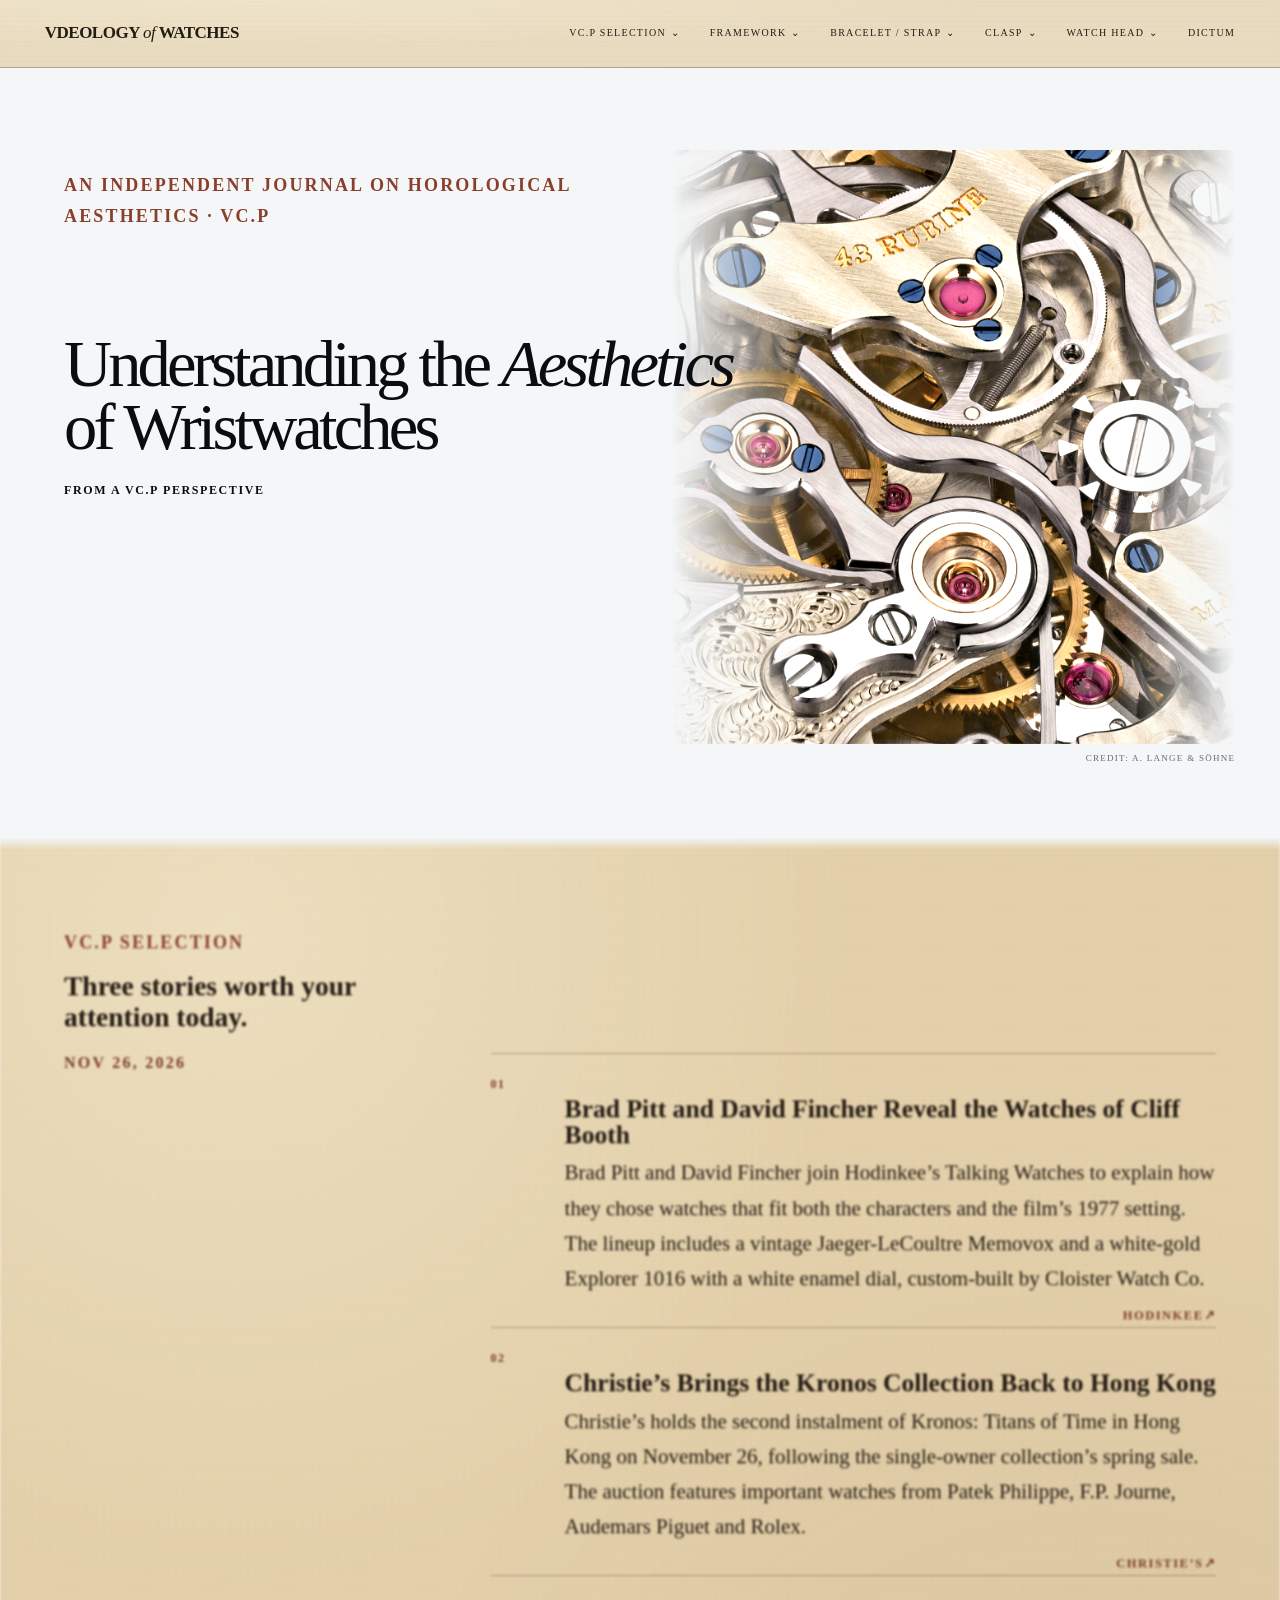
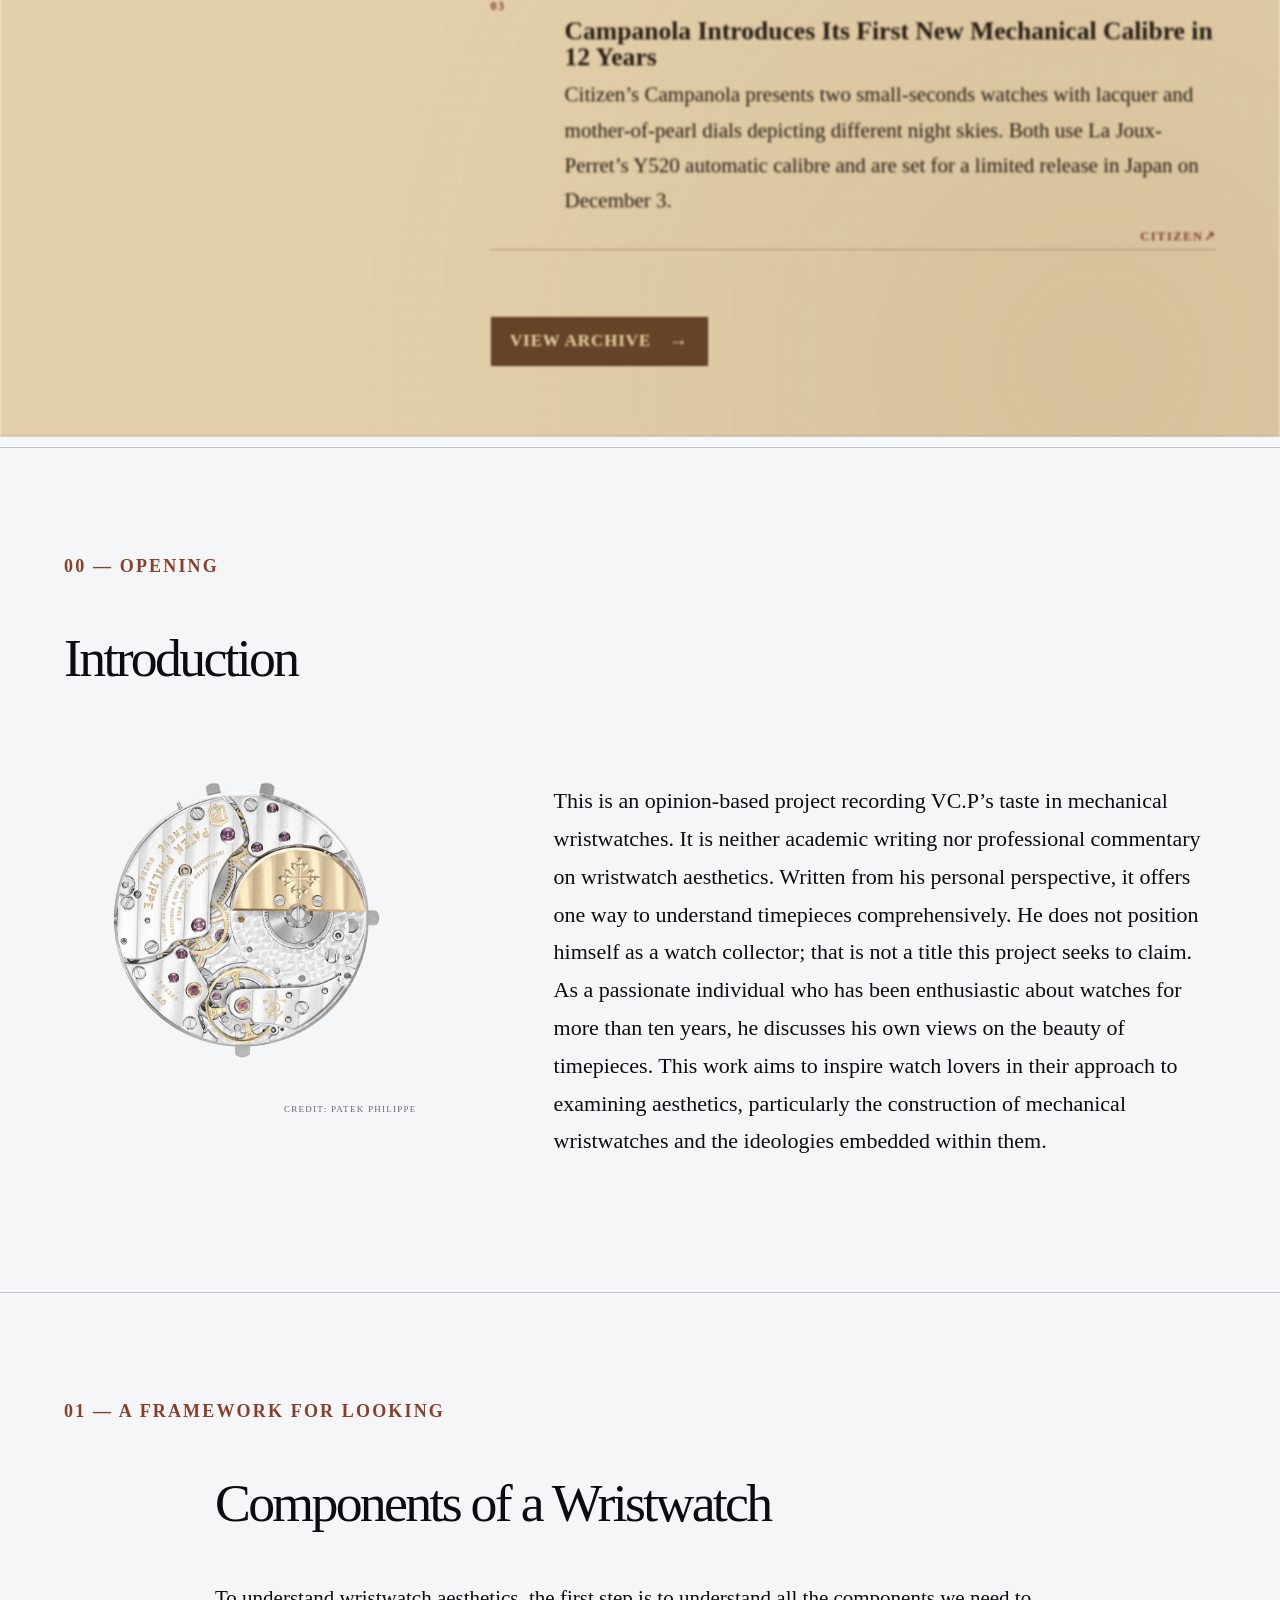
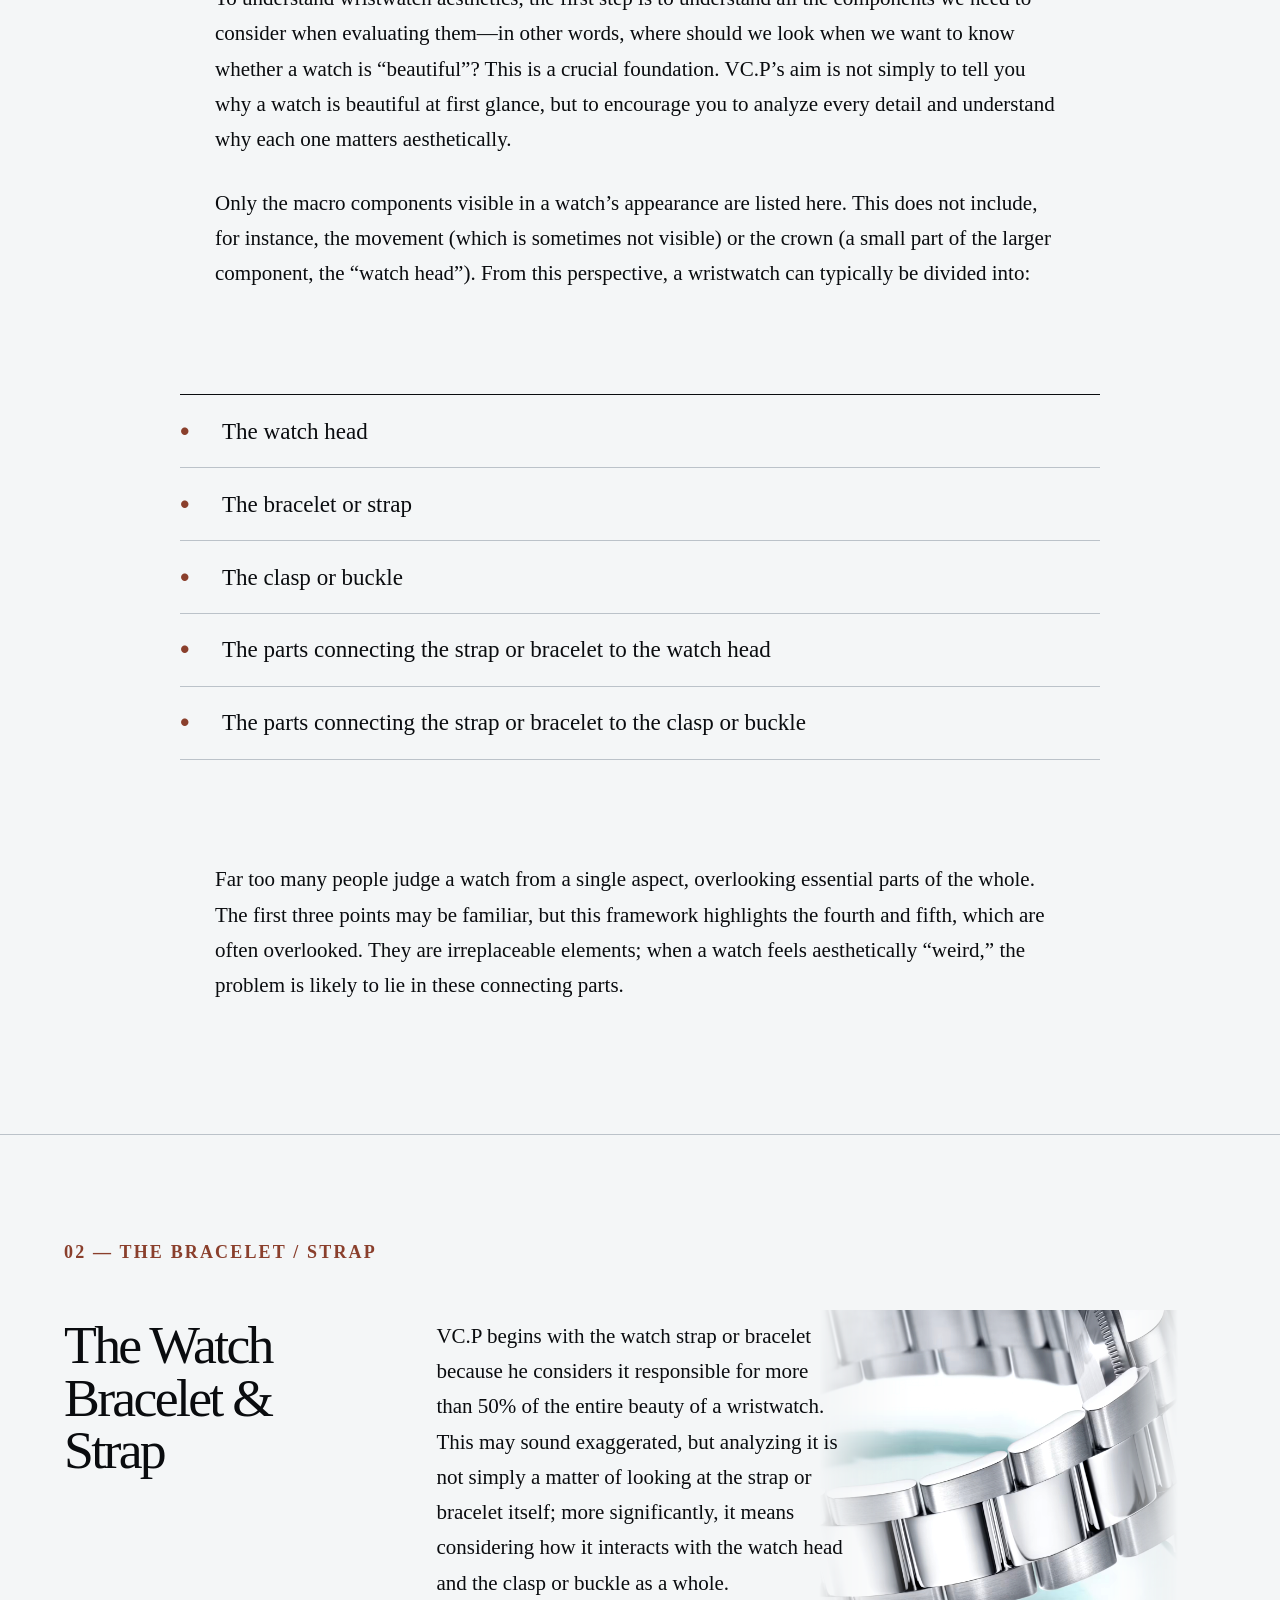
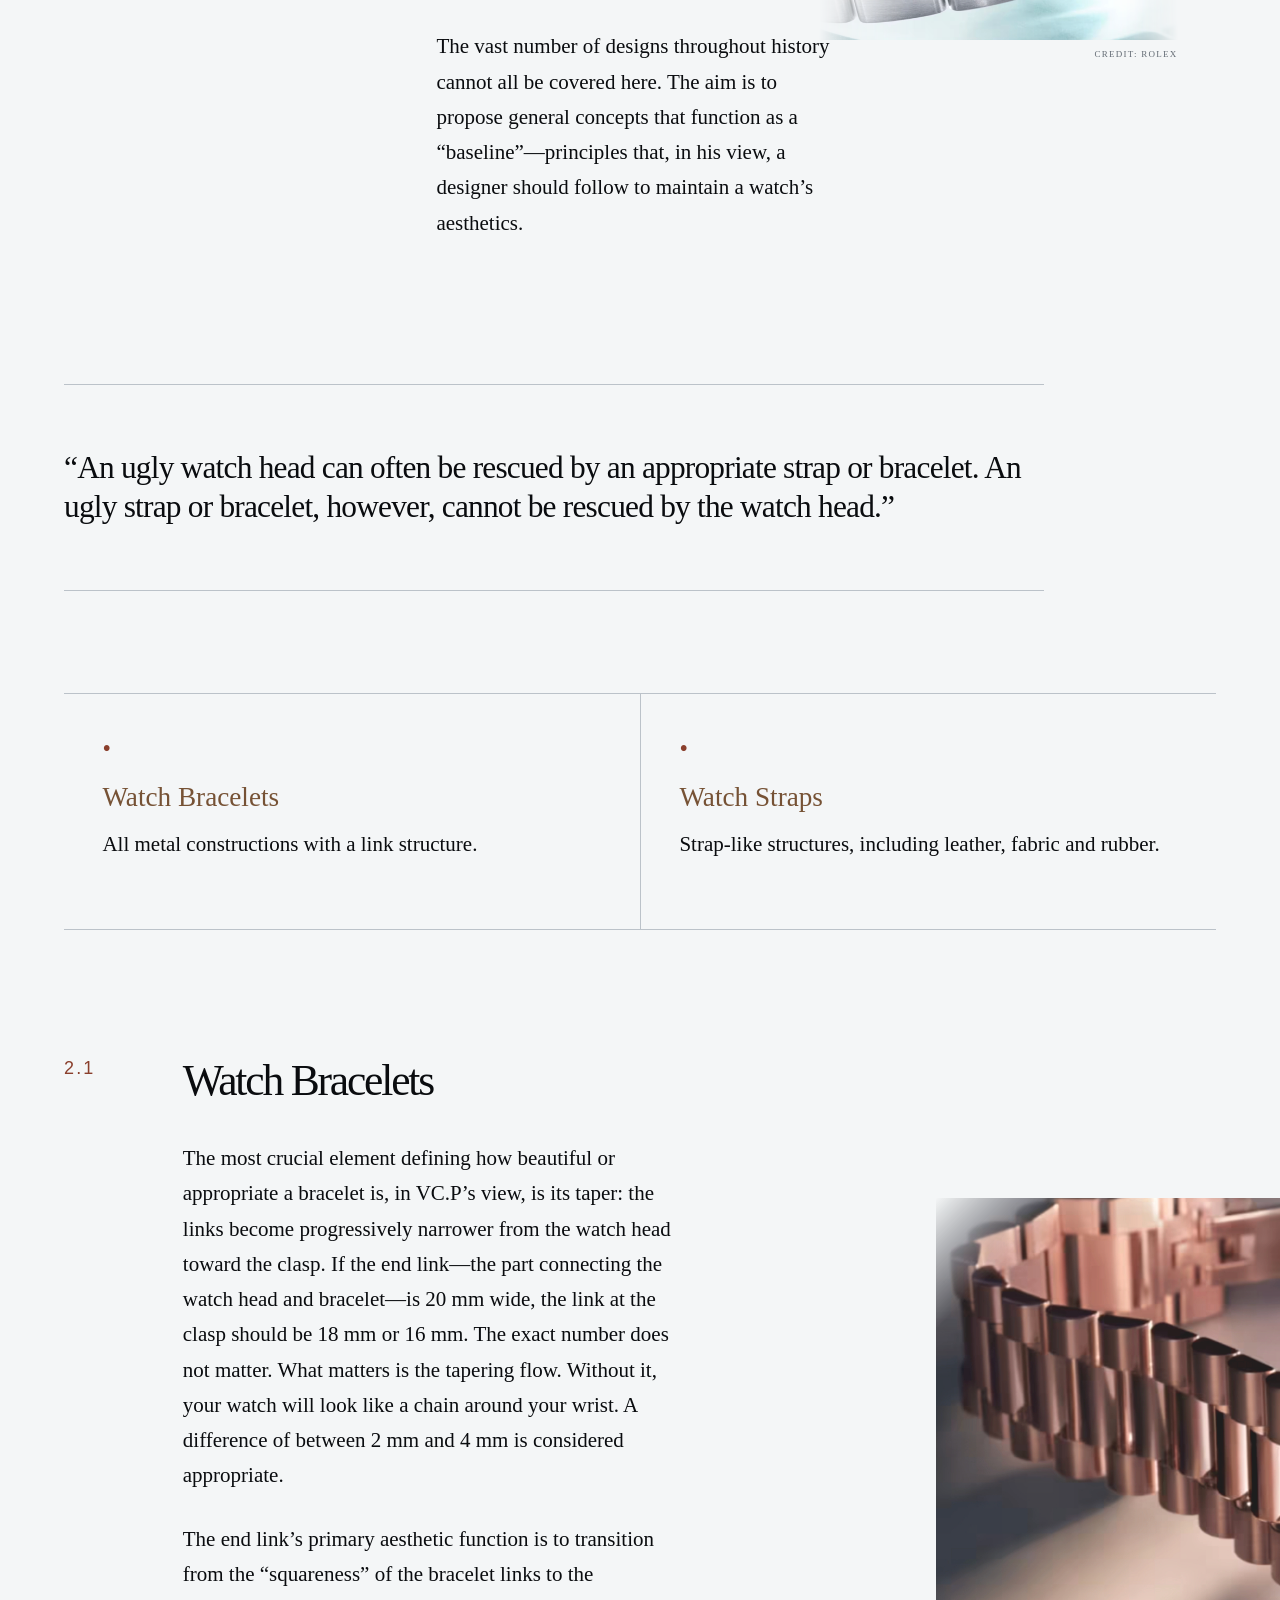
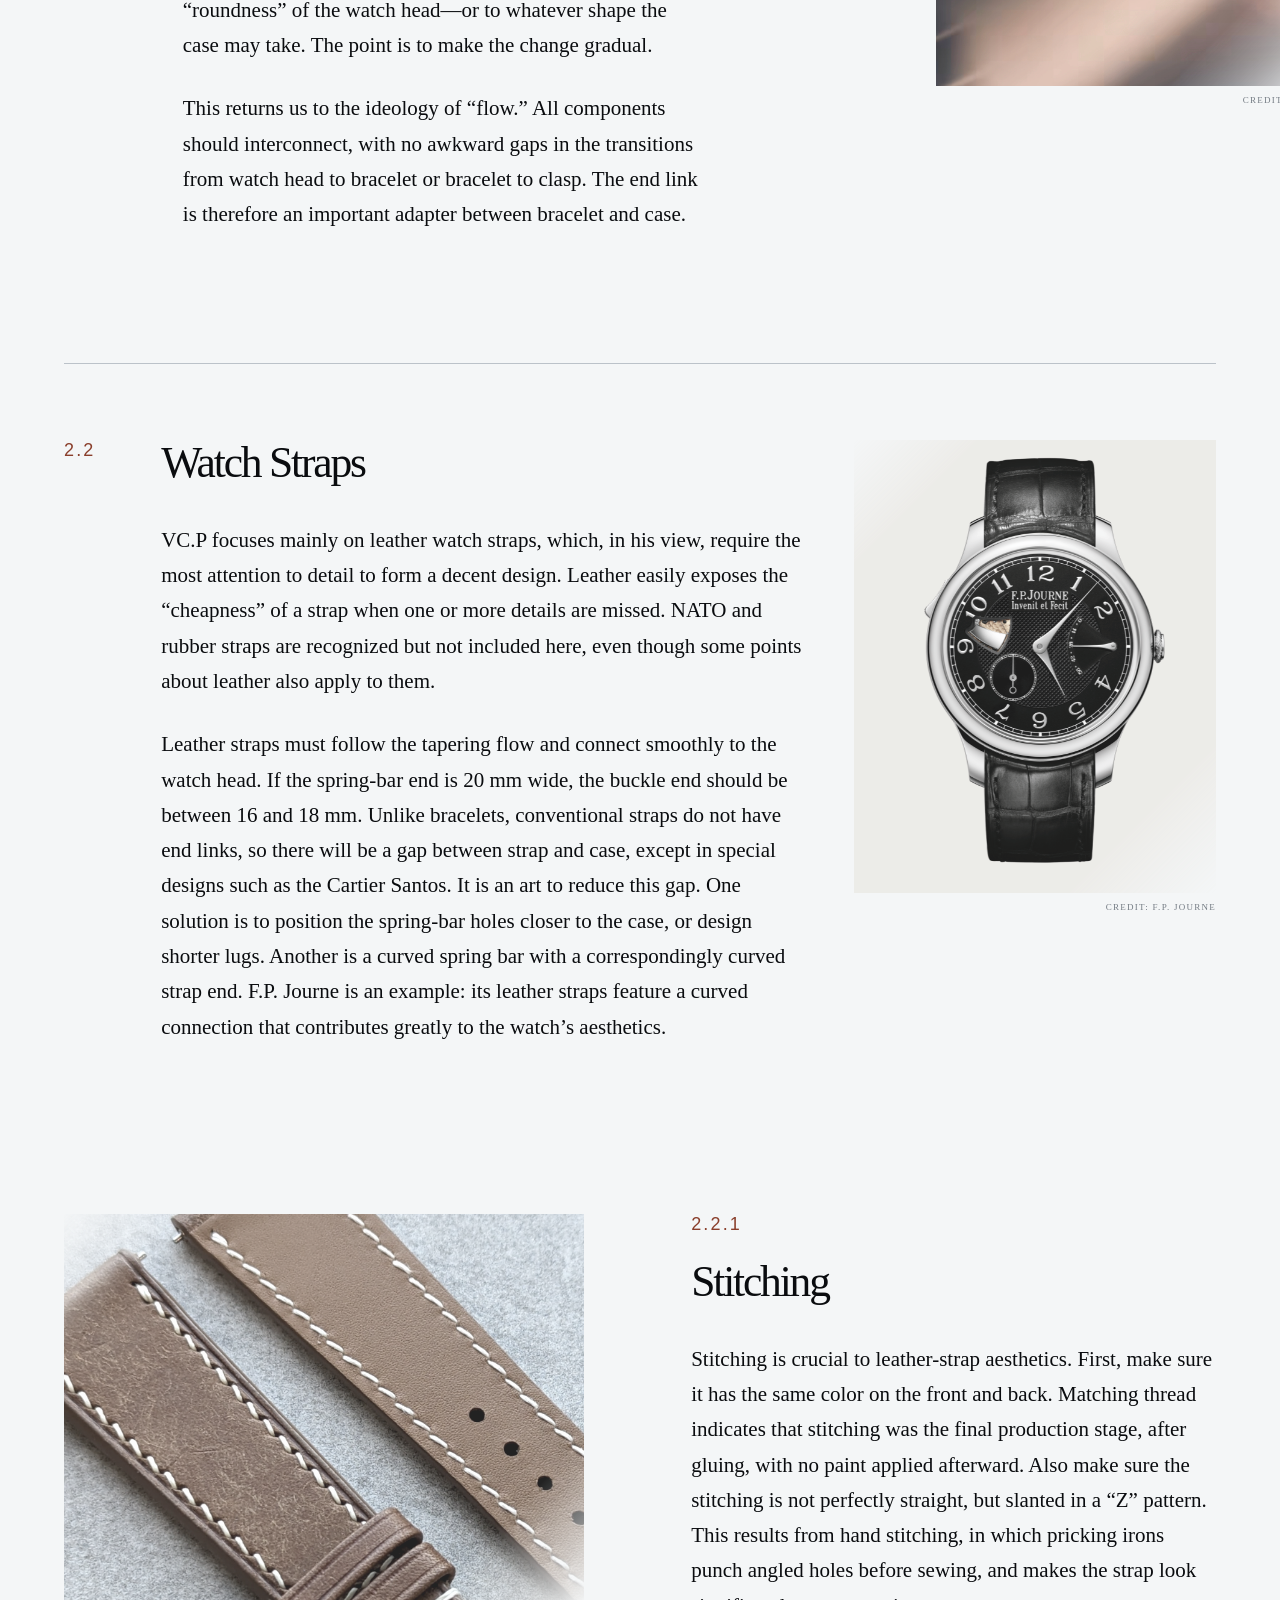
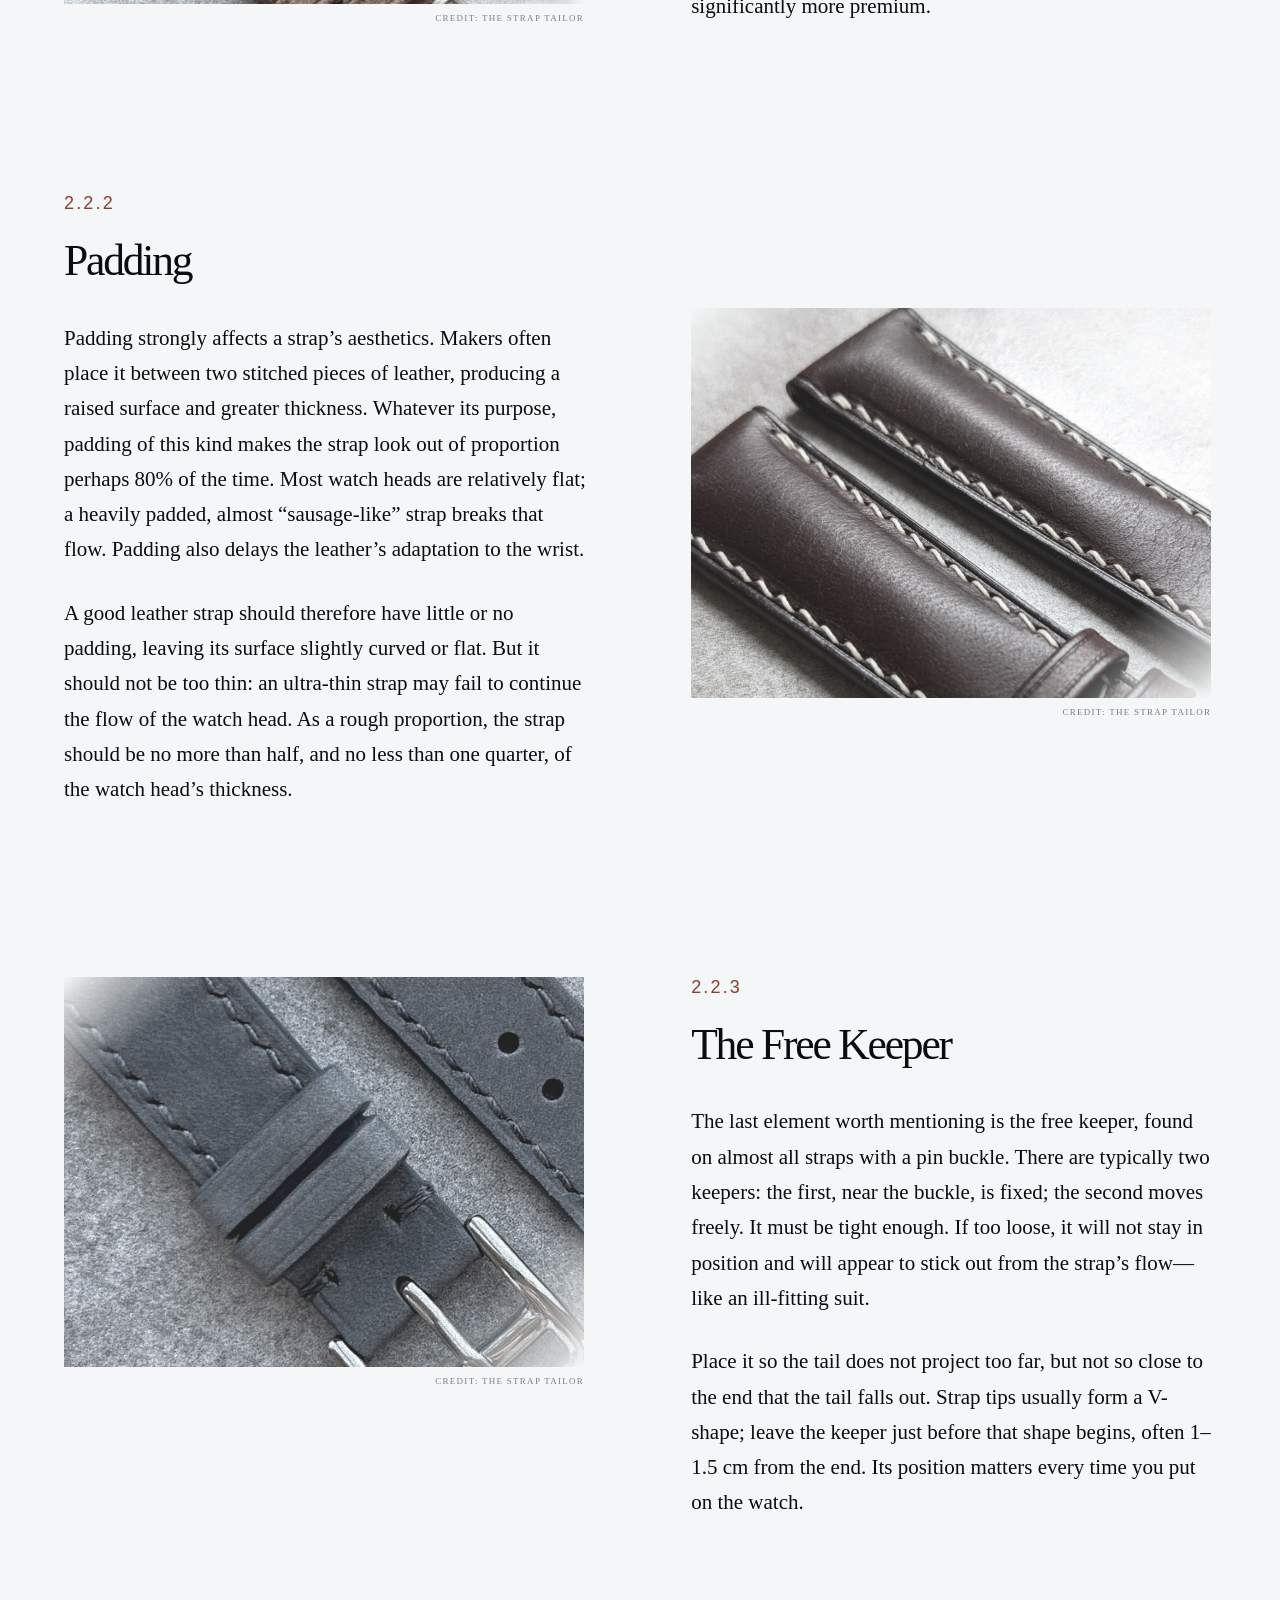
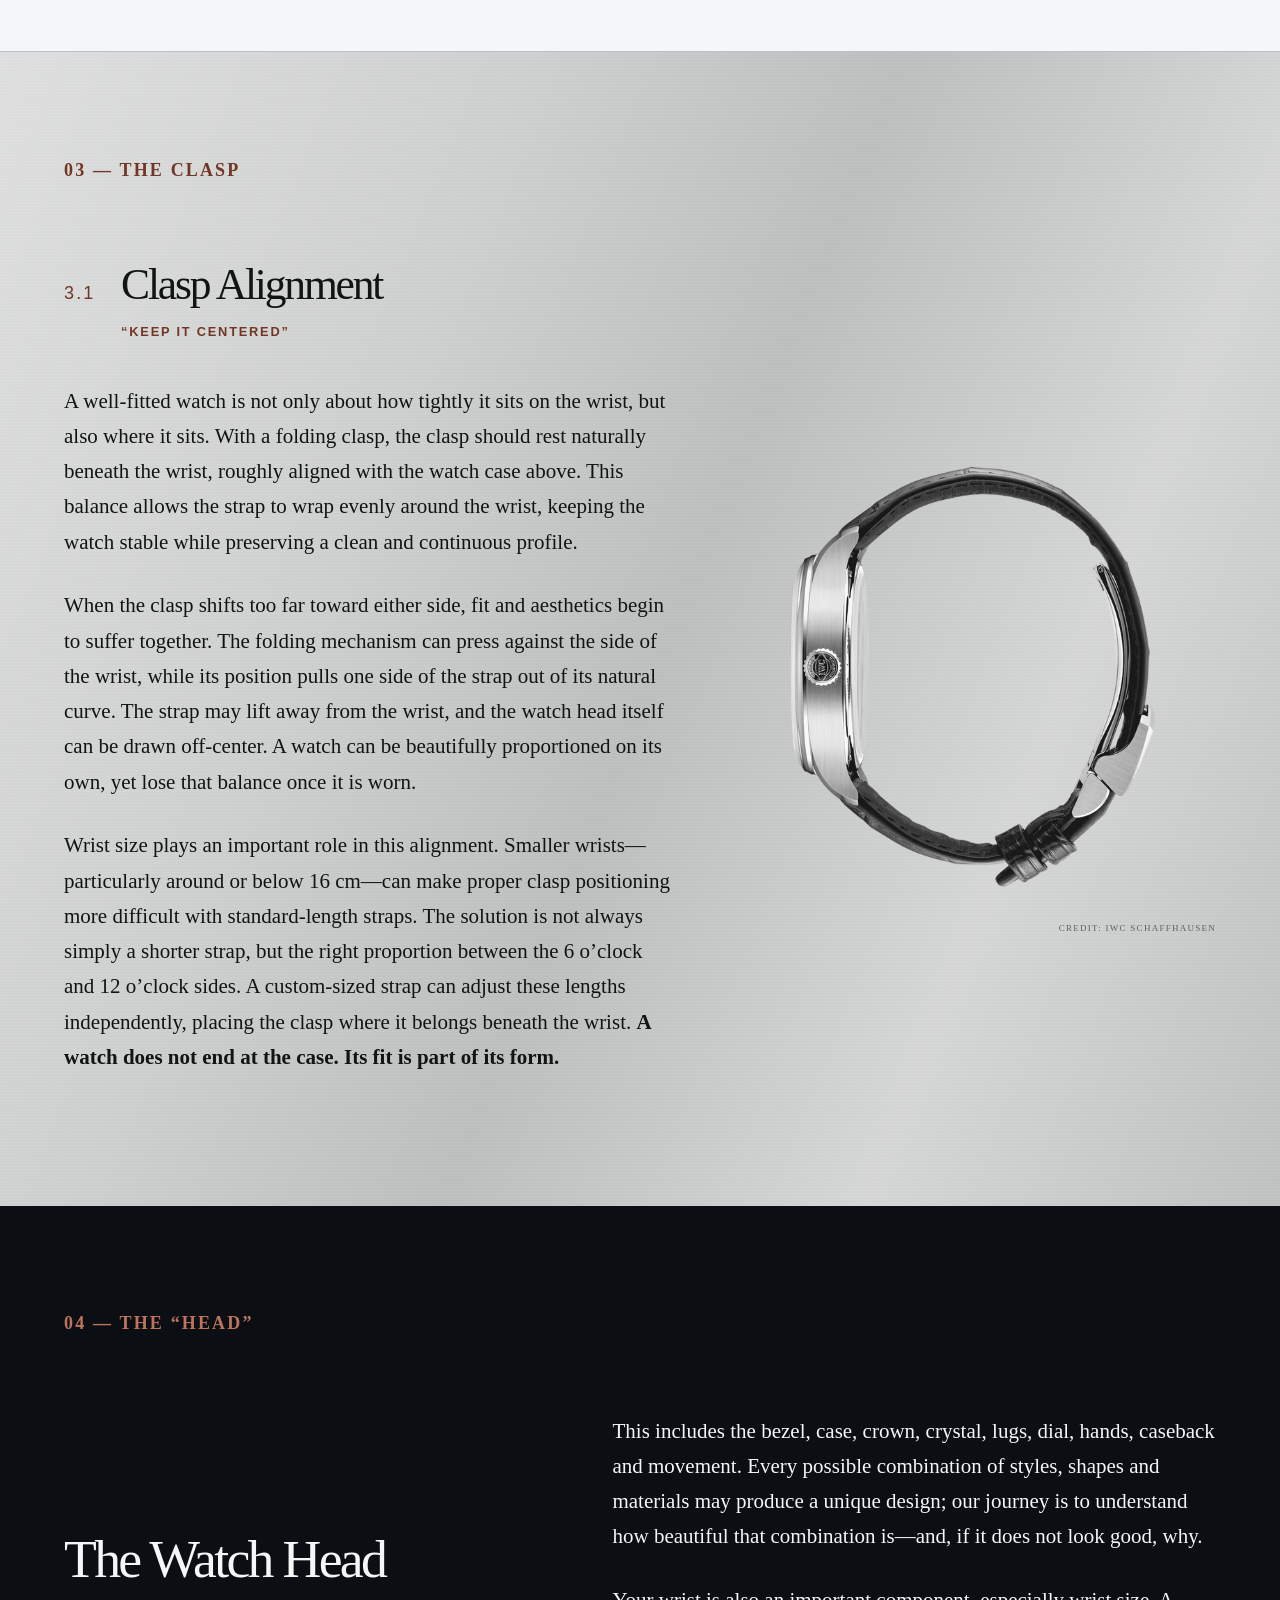
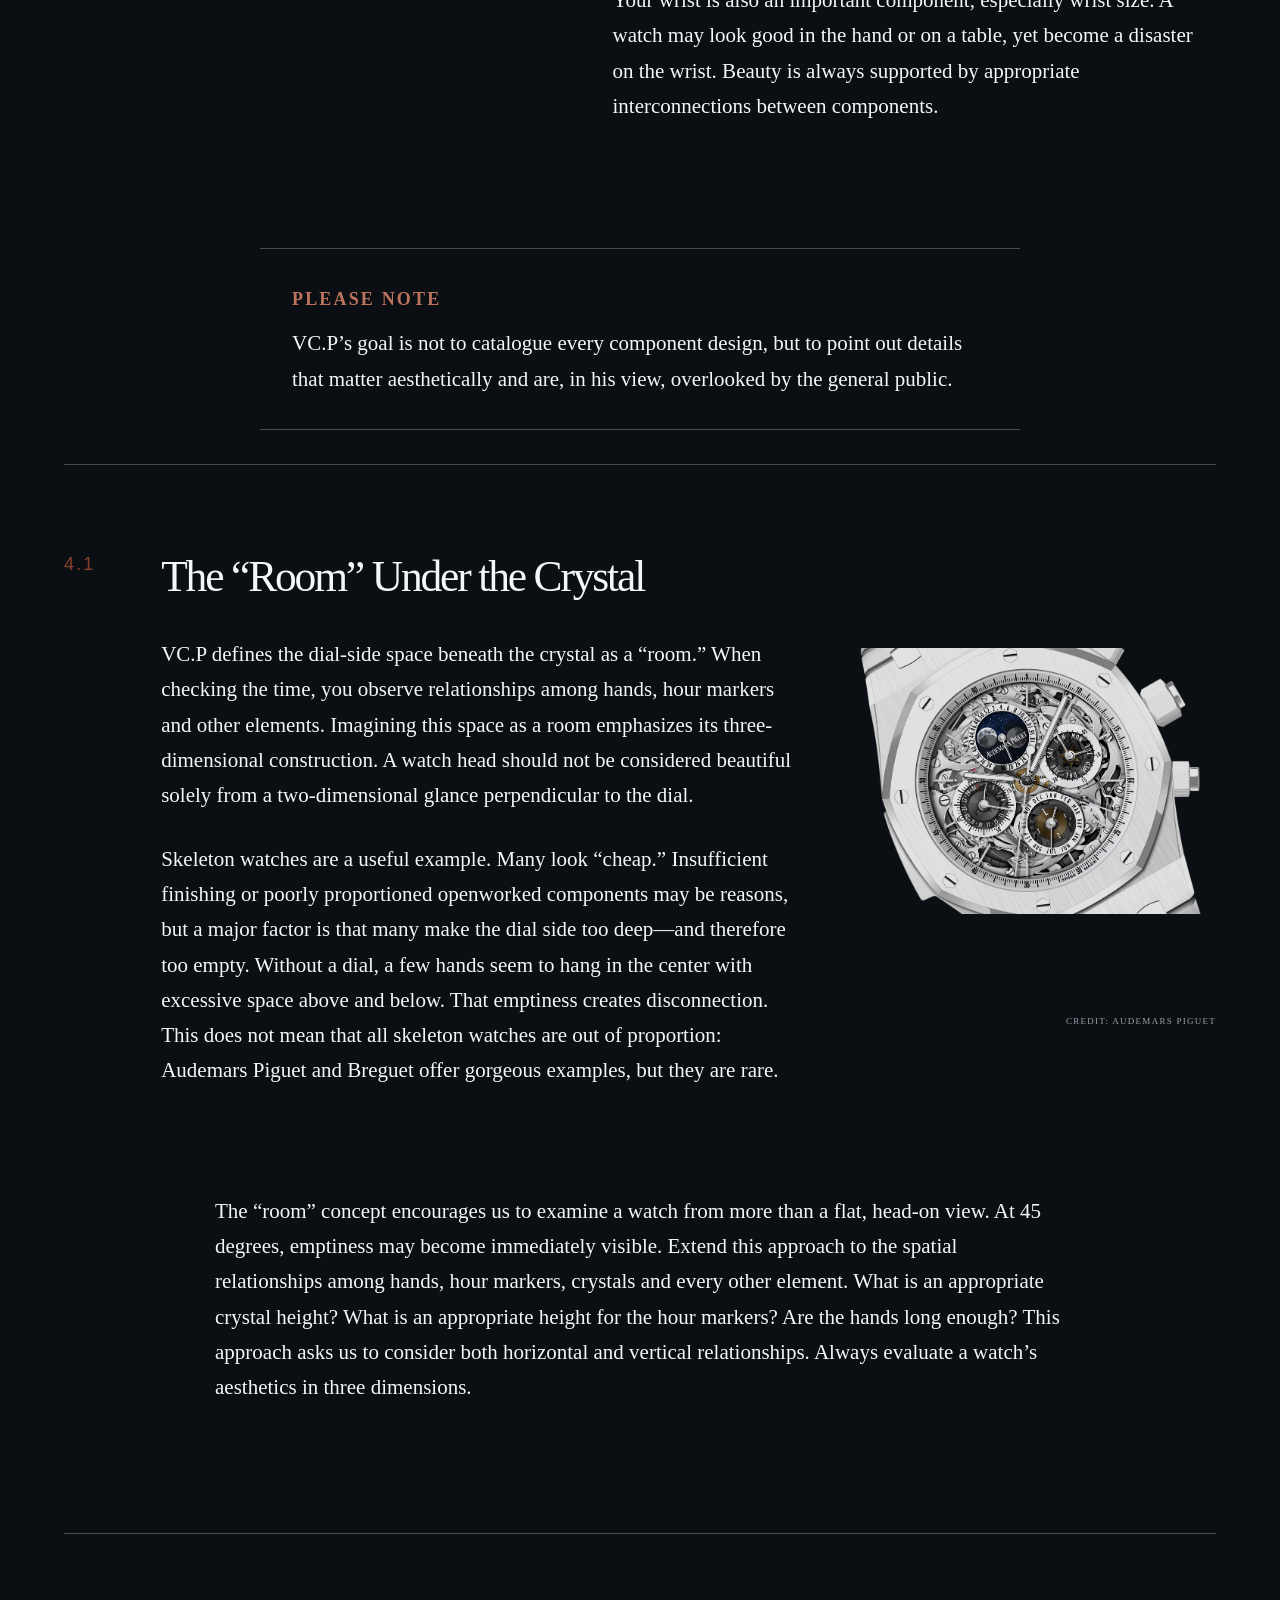
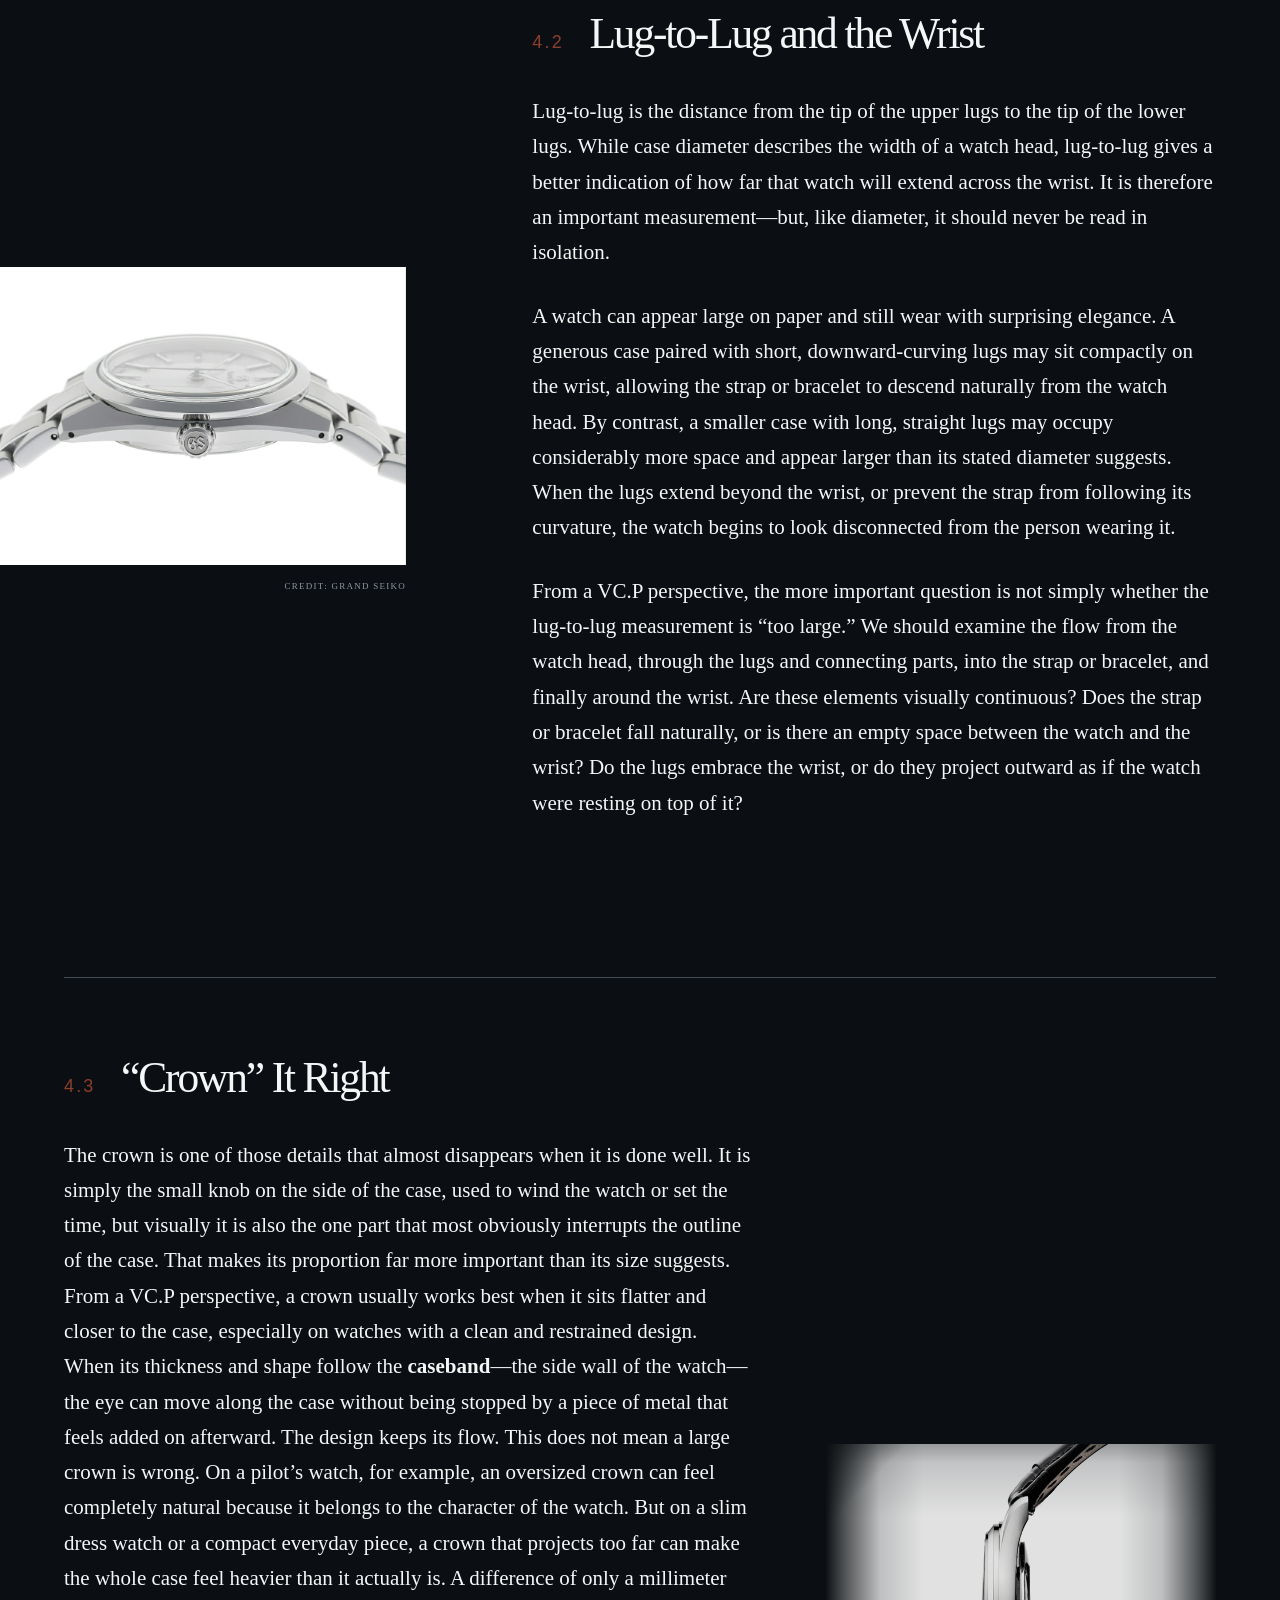
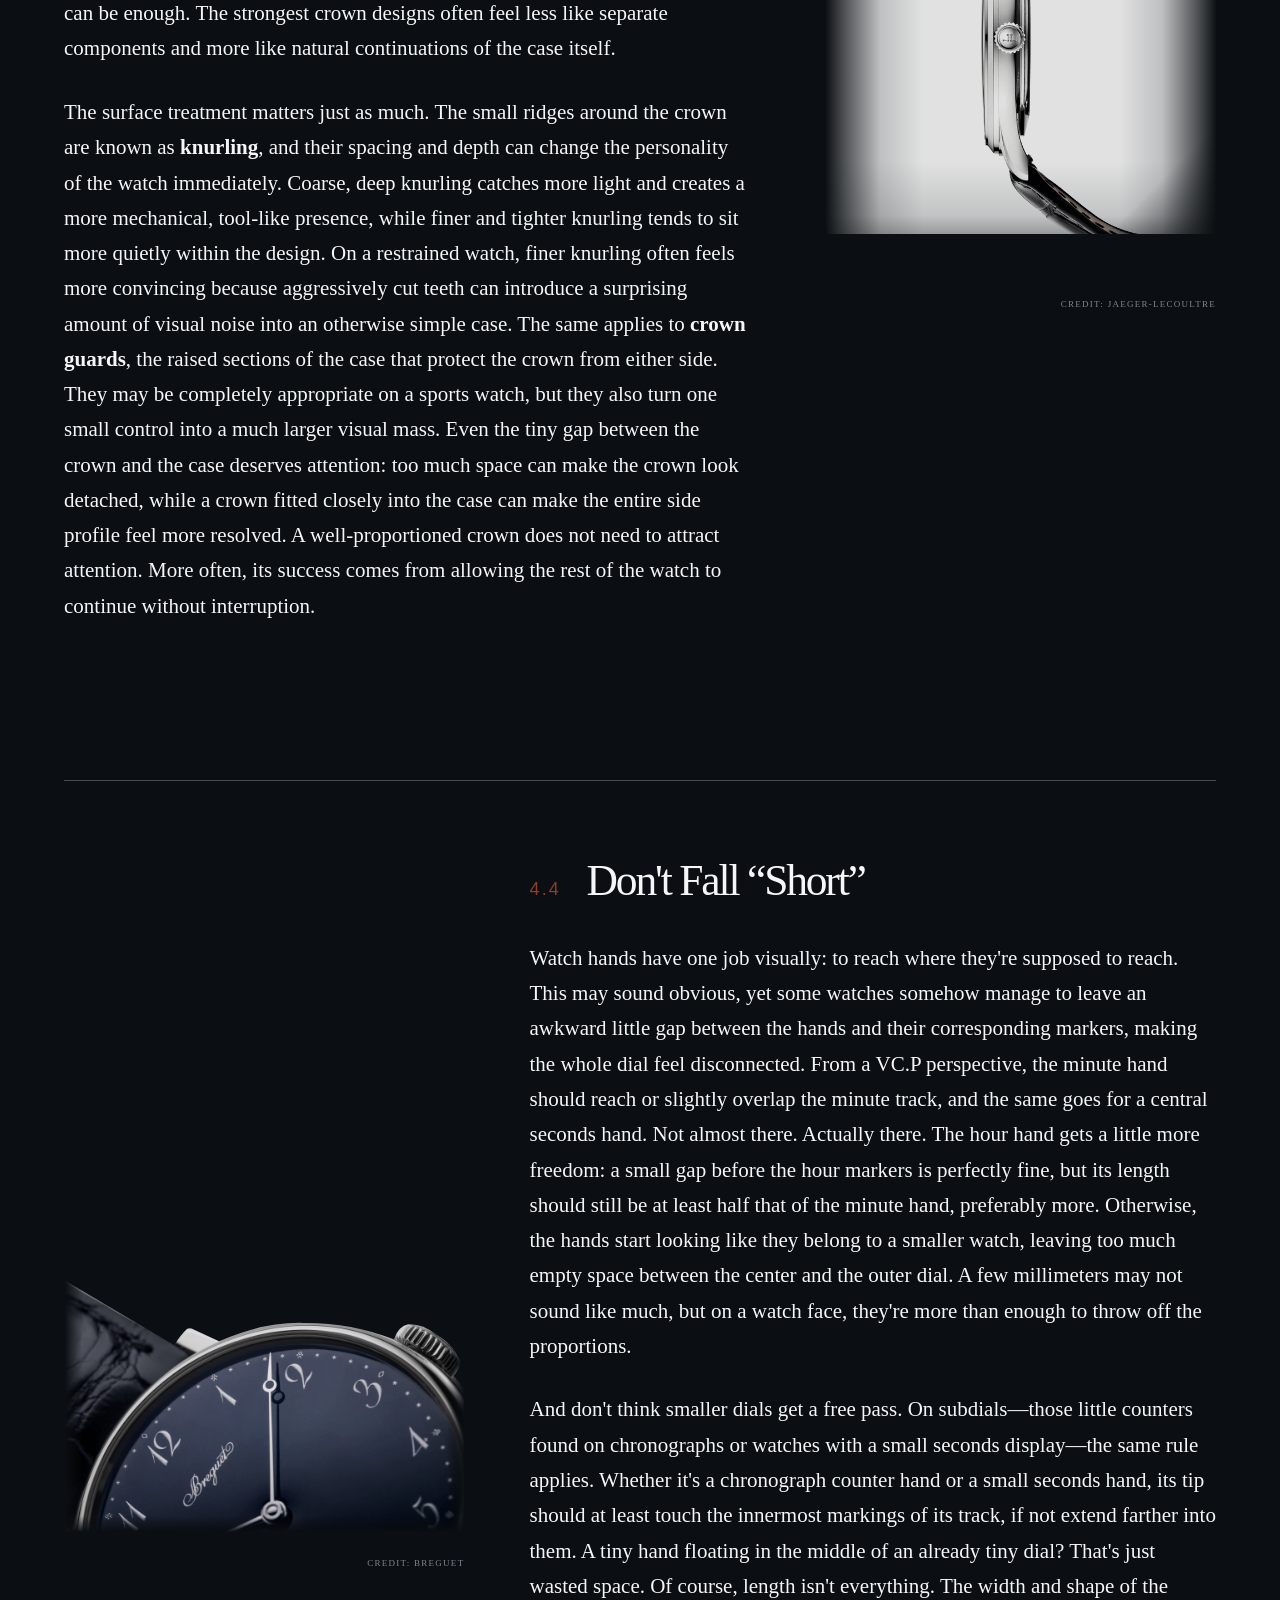
==== index.html @ 23af2a0a "Remove the vignette overriding the Grand Seiko cutout" ====
<!DOCTYPE html><html lang="en"><head><meta charSet="utf-8"/><meta name="viewport" content="width=device-width, initial-scale=1"/><link rel="icon" type="image/svg+xml" sizes="any" href="/favicon-hands-v2.svg"/><link rel="icon" type="image/png" sizes="32x32" href="/favicon-hands-v2-32.png"/><link rel="icon" type="image/png" sizes="16x16" href="/favicon-hands-v2-16.png"/><link rel="shortcut icon" type="image/x-icon" sizes="32x32" href="/favicon-hands-v2.ico"/><link rel="apple-touch-icon" sizes="180x180" href="/apple-touch-icon-180x180-hands-v3.png"/><link rel="apple-touch-icon" sizes="167x167" href="/apple-touch-icon-167x167-hands-v3.png"/><link rel="apple-touch-icon" sizes="152x152" href="/apple-touch-icon-152x152-hands-v3.png"/><link rel="apple-touch-icon" sizes="120x120" href="/apple-touch-icon-120x120-hands-v3.png"/><link rel="apple-touch-icon-precomposed" href="/apple-touch-icon-precomposed.png"/><meta name="apple-mobile-web-app-title" content="Vdeology"/><link rel="manifest" href="./site.webmanifest?v=hands-v1"/><meta name="theme-color" content="#07090b"/><meta name="msapplication-TileColor" content="#07090b"/><meta name="msapplication-TileImage" content="./mstile-150x150.png?v=hands-v1"/><link rel="stylesheet" href="./_next/static/css/index.f4b8a7e.css?v=20261127-gs-contour" data-rsc-css-href="./_next/static/css/index.f4b8a7e.css?v=20261127-dont-fall-short" data-precedence="vite-rsc/importer-resources"/><title>Vdeology of Watches</title><meta name="description" content="An independent journal on horological aesthetics."/><script defer src="./home-scroll.js?v=bracelet-transition"></script><link rel="stylesheet" href="./home-mobile-entry.css"/><link rel="stylesheet" href="./responsive-refinements.css?v=photo-centered"/><script defer src="./mobile-nav.js"></script></head><body><svg class="asset-filters" aria-hidden="true" width="0" height="0"><filter id="lange-key" color-interpolation-filters="sRGB"><feColorMatrix type="matrix" values="1 0 0 0 0 0 1 0 0 0 0 0 1 0 0 -1.55 -1.55 -1.55 0 4.5"/></filter></svg><main><header><a href="#top" class="logo">Vdeology <i>of</i> Watches</a><nav><div class="selection-dropdown"><a href="#selection">VC.P Selection</a><button type="button" aria-label="Open VC.P Selection menu">⌄</button><div class="selection-dropdown-menu">
<a href="./selection-archive.html?issue=20261126">VC.P Selection Archive</a></div></div><div class="selection-dropdown section-dropdown"><a href="#framework">Framework</a><button type="button" aria-label="Open Framework menu">⌄</button><div class="selection-dropdown-menu"><a href="#opening">Opening</a><a href="#framework">Components</a></div></div><div class="selection-dropdown section-dropdown"><a href="#bracelets">Bracelet / Strap</a><button type="button" aria-label="Open Bracelet and Strap menu">⌄</button><div class="selection-dropdown-menu"><a href="#watch-bracelets">Watch Bracelets</a><a href="#straps">Watch Straps</a></div></div><div class="selection-dropdown section-dropdown"><a href="#clasp-alignment">Clasp</a><button type="button" aria-label="Open Clasp menu">⌄</button><div class="selection-dropdown-menu"><a href="#clasp-alignment">Clasp Alignment</a></div></div><div class="selection-dropdown section-dropdown"><a href="#head">Watch Head</a><button type="button" aria-label="Open Watch Head menu">⌄</button><div class="selection-dropdown-menu"><a href="#crystal-room">Room Under Crystal</a><a href="#lug-to-lug">Lug-to-Lug</a><a href="#crown">Crown</a><a href="#hand-length">Don't Fall “Short”</a></div></div><a href="#dictums" onclick="var d=document.getElementById('dictums'),go=function(b){window.scrollTo({top:d.getBoundingClientRect().top+window.scrollY-118,behavior:b})};go('smooth');setTimeout(function(){go('auto')},500);setTimeout(function(){go('auto')},1200);return false;">Dictum</a></nav></header><section class="hero" id="top"><div class="eyebrow">An independent journal on horological aesthetics · VC.P</div><h1>Understanding the <em>Aesthetics</em> of Wristwatches</h1><div class="meta"><span>From a VC.P Perspective</span></div><figure><img src="./images/hero-lange.jpg" alt="A. Lange &amp; Söhne watch detail" loading="lazy"/><figcaption>Credit: <!-- -->A. Lange &amp; Söhne</figcaption></figure></section>
<section id="selection" aria-labelledby="selection-title"><div class="selection-heading"><div class="eyebrow" id="selection-title">VC.P Selection</div><p>Three stories worth your attention today.</p></div><div class="selection-date"><time dateTime="2026-11-26">Nov 26, 2026</time></div><ol class="selection-list"><li><span class="selection-number">01</span><div><h3>Brad Pitt and David Fincher Reveal the Watches of Cliff Booth</h3><p>Brad Pitt and David Fincher join Hodinkee’s Talking Watches to explain how they chose watches that fit both the characters and the film’s 1977 setting. The lineup includes a vintage Jaeger-LeCoultre Memovox and a white-gold Explorer 1016 with a white enamel dial, custom-built by Cloister Watch Co.</p><p class="selection-citations"><a class="selection-source" href="https://www.hodinkee.com/articles/with-brad-pitt-and-david-fincher" target="_blank" rel="noreferrer">Hodinkee</a></p></div></li><li><span class="selection-number">02</span><div><h3>Christie’s Brings the Kronos Collection Back to Hong Kong</h3><p>Christie’s holds the second instalment of Kronos: Titans of Time in Hong Kong on November 26, following the single-owner collection’s spring sale. The auction features important watches from Patek Philippe, F.P. Journe, Audemars Piguet and Rolex.</p><p class="selection-citations"><a class="selection-source" href="https://www.christies.com/en/auction/auction-31134/overview" target="_blank" rel="noreferrer">Christie’s</a></p></div></li><li><span class="selection-number">03</span><div><h3>Campanola Introduces Its First New Mechanical Calibre in 12 Years</h3><p>Citizen’s Campanola presents two small-seconds watches with lacquer and mother-of-pearl dials depicting different night skies. Both use La Joux-Perret’s Y520 automatic calibre and are set for a limited release in Japan on December 3.</p><p class="selection-citations"><a class="selection-source" href="https://www.citizen.jp/news/2026/20261110.html" target="_blank" rel="noreferrer">Citizen</a></p></div></li></ol><a class="selection-archive-link" href="./selection-archive.html?issue=20261126">View Archive <span aria-hidden="true">→</span></a></section>
<section id="opening"><div class="eyebrow">00 — Opening</div><div class="split"><div><h2>Introduction</h2><figure><img src="./images/patek-abstract.png" alt="Patek Philippe movement" loading="lazy"/><figcaption>Credit: <!-- -->Patek Philippe</figcaption></figure></div><p class="lead">This is an opinion-based project recording VC.P’s taste in mechanical wristwatches. It is neither academic writing nor professional commentary on wristwatch aesthetics. Written from his personal perspective, it offers one way to understand timepieces comprehensively. He does not position himself as a watch collector; that is not a title this project seeks to claim. As a passionate individual who has been enthusiastic about watches for more than ten years, he discusses his own views on the beauty of timepieces. This work aims to inspire watch lovers in their approach to examining aesthetics, particularly the construction of mechanical wristwatches and the ideologies embedded within them.</p></div></section><section id="framework"><div class="eyebrow">01 — A framework for looking</div><div class="copy"><h2>Components of a Wristwatch</h2><p>To understand wristwatch aesthetics, the first step is to understand all the components we need to consider when evaluating them—in other words, where should we look when we want to know whether a watch is “beautiful”? This is a crucial foundation. VC.P’s aim is not simply to tell you why a watch is beautiful at first glance, but to encourage you to analyze every detail and understand why each one matters aesthetically.</p><p>Only the macro components visible in a watch’s appearance are listed here. This does not include, for instance, the movement (which is sometimes not visible) or the crown (a small part of the larger component, the “watch head”). From this perspective, a wristwatch can typically be divided into:</p></div><ol class="parts"><li><b aria-hidden="true">•</b>The watch head</li><li><b aria-hidden="true">•</b>The bracelet or strap</li><li><b aria-hidden="true">•</b>The clasp or buckle</li><li><b aria-hidden="true">•</b><span>The parts connecting the strap or bracelet to the watch head </span></li><li><b aria-hidden="true">•</b><span>The parts connecting the strap or bracelet to the clasp or buckle </span></li></ol><p class="copy">Far too many people judge a watch from a single aspect, overlooking essential parts of the whole. The first three points may be familiar, but this framework highlights the fourth and fifth, which are often overlooked. They are irreplaceable elements; when a watch feels aesthetically “weird,” the problem is likely to lie in these connecting parts.</p></section><section id="bracelets"><figure><img src="./images/rolex-bracelet.jpg" alt="Rolex watch and bracelet" loading="lazy"/><figcaption>Credit: <!-- -->Rolex</figcaption></figure><div class="eyebrow">02 — The bracelet / strap</div><div class="split"><h2>The Watch Bracelet &amp; Strap</h2><div><p>VC.P begins with the watch strap or bracelet because he considers it responsible for more than 50% of the entire beauty of a wristwatch. This may sound exaggerated, but analyzing it is not simply a matter of looking at the strap or bracelet itself; more significantly, it means considering how it interacts with the watch head and the clasp or buckle as a whole.</p><p>The vast number of designs throughout history cannot all be covered here. The aim is to propose general concepts that function as a “baseline”—principles that, in his view, a designer should follow to maintain a watch’s aesthetics.</p></div></div><blockquote>“An ugly watch head can often be rescued by an appropriate strap or bracelet. An ugly strap or bracelet, however, cannot be rescued by the watch head.”</blockquote><div class="cards"><div><small aria-hidden="true">•</small><h3>Watch Bracelets</h3><p>All metal constructions with a link structure.</p></div><div><small aria-hidden="true">•</small><h3>Watch Straps</h3><p>Strap-like structures, including leather, fabric and rubber.</p></div></div><article id="watch-bracelets"><div class="number">2.1</div><div><h3>Watch Bracelets</h3><p>The most crucial element defining how beautiful or appropriate a bracelet is, in VC.P’s view, is its taper: the links become progressively narrower from the watch head toward the clasp. If the end link—the part connecting the watch head and bracelet—is 20 mm wide, the link at the clasp should be 18 mm or 16 mm. The exact number does not matter. What matters is the tapering flow. Without it, your watch will look like a chain around your wrist. A difference of between 2 mm and 4 mm is considered appropriate.</p><p>The end link’s primary aesthetic function is to transition from the “squareness” of the bracelet links to the “roundness” of the watch head—or to whatever shape the case may take. The point is to make the change gradual.</p><p>This returns us to the ideology of “flow.” All components should interconnect, with no awkward gaps in the transitions from watch head to bracelet or bracelet to clasp. The end link is therefore an important adapter between bracelet and case.</p></div><figure><img src="./images/rolex-end-links.jpg" alt="Rolex bracelet end links" loading="lazy"/><figcaption>Credit: <!-- -->Rolex</figcaption></figure></article></section><section id="straps"><article><div class="number">2.2</div><div><h2>Watch Straps</h2><p>VC.P focuses mainly on leather watch straps, which, in his view, require the most attention to detail to form a decent design. Leather easily exposes the “cheapness” of a strap when one or more details are missed. NATO and rubber straps are recognized but not included here, even though some points about leather also apply to them.</p><p>Leather straps must follow the tapering flow and connect smoothly to the watch head. If the spring-bar end is 20 mm wide, the buckle end should be between 16 and 18 mm. Unlike bracelets, conventional straps do not have end links, so there will be a gap between strap and case, except in special designs such as the Cartier Santos. It is an art to reduce this gap. One solution is to position the spring-bar holes closer to the case, or design shorter lugs. Another is a curved spring bar with a correspondingly curved strap end. F.P. Journe is an example: its leather straps feature a curved connection that contributes greatly to the watch’s aesthetics.</p></div><figure><img src="./images/fpj-strap.png" alt="F.P. Journe curved-end strap" loading="lazy"/><figcaption>Credit: <!-- -->F.P. Journe</figcaption></figure></article><div class="detail stitching-detail"><figure><img src="./images/strap-stitching.jpg" alt="Hand-stitched watch strap" loading="lazy"/><figcaption>Credit: <!-- -->The Strap Tailor</figcaption></figure><div><div class="number">2.2.1</div><h3>Stitching</h3><p>Stitching is crucial to leather-strap aesthetics. First, make sure it has the same color on the front and back. Matching thread indicates that stitching was the final production stage, after gluing, with no paint applied afterward. Also make sure the stitching is not perfectly straight, but slanted in a “Z” pattern. This results from hand stitching, in which pricking irons punch angled holes before sewing, and makes the strap look significantly more premium.</p></div></div><div class="detail padding-detail"><div><div class="number">2.2.2</div><h3>Padding</h3><p>Padding strongly affects a strap’s aesthetics. Makers often place it between two stitched pieces of leather, producing a raised surface and greater thickness. Whatever its purpose, padding of this kind makes the strap look out of proportion perhaps 80% of the time. Most watch heads are relatively flat; a heavily padded, almost “sausage-like” strap breaks that flow. Padding also delays the leather’s adaptation to the wrist.</p><p>A good leather strap should therefore have little or no padding, leaving its surface slightly curved or flat. But it should not be too thin: an ultra-thin strap may fail to continue the flow of the watch head. As a rough proportion, the strap should be no more than half, and no less than one quarter, of the watch head’s thickness.</p></div><figure><img src="./images/strap-stuffing.jpg" alt="Side profile of a leather strap" loading="lazy"/><figcaption>Credit: <!-- -->The Strap Tailor</figcaption></figure></div><div class="detail free-keeper-detail"><figure><img src="./images/strap-keeper.jpg" alt="Leather strap and free keeper" loading="lazy"/><figcaption>Credit: <!-- -->The Strap Tailor</figcaption></figure><div><div class="number">2.2.3</div><h3>The Free Keeper</h3><p>The last element worth mentioning is the free keeper, found on almost all straps with a pin buckle. There are typically two keepers: the first, near the buckle, is fixed; the second moves freely. It must be tight enough. If too loose, it will not stay in position and will appear to stick out from the strap’s flow—like an ill-fitting suit.</p><p>Place it so the tail does not project too far, but not so close to the end that the tail falls out. Strap tips usually form a V-shape; leave the keeper just before that shape begins, often 1–1.5 cm from the end. Its position matters every time you put on the watch.</p></div></div></section><section id="clasp-alignment" class="clasp-alignment-section"><div class="eyebrow">03 — The Clasp</div><article class="clasp-alignment-layout"><div class="clasp-alignment-copy"><div class="clasp-heading-row"><span class="number">3.1</span><div class="clasp-heading-text"><h3>Clasp Alignment</h3><p class="section-subtitle">“Keep It Centered”</p></div></div><p>A well-fitted watch is not only about how tightly it sits on the wrist, but also where it sits. With a folding clasp, the clasp should rest naturally beneath the wrist, roughly aligned with the watch case above. This balance allows the strap to wrap evenly around the wrist, keeping the watch stable while preserving a clean and continuous profile.</p><p>When the clasp shifts too far toward either side, fit and aesthetics begin to suffer together. The folding mechanism can press against the side of the wrist, while its position pulls one side of the strap out of its natural curve. The strap may lift away from the wrist, and the watch head itself can be drawn off-center. A watch can be beautifully proportioned on its own, yet lose that balance once it is worn.</p><p>Wrist size plays an important role in this alignment. Smaller wrists—particularly around or below 16 cm—can make proper clasp positioning more difficult with standard-length straps. The solution is not always simply a shorter strap, but the right proportion between the 6 o’clock and 12 o’clock sides. A custom-sized strap can adjust these lengths independently, placing the clasp where it belongs beneath the wrist. <strong>A watch does not end at the case. Its fit is part of its form.</strong></p></div><figure><img src="./images/iwc-portugieser-profile.png" alt="IWC Portugieser side profile showing the case above and folding clasp below" loading="lazy"/><figcaption>Credit: <!-- -->IWC Schaffhausen</figcaption></figure></article></section><section id="head"><div class="eyebrow">04 — The “Head”</div><div class="split"><h2>The Watch Head</h2><div><p>This includes the bezel, case, crown, crystal, lugs, dial, hands, caseback and movement. Every possible combination of styles, shapes and materials may produce a unique design; our journey is to understand how beautiful that combination is—and, if it does not look good, why.</p><p>Your wrist is also an important component, especially wrist size. A watch may look good in the hand or on a table, yet become a disaster on the wrist. Beauty is always supported by appropriate interconnections between components.</p></div></div><aside><b>Please note</b><p>VC.P’s goal is not to catalogue every component design, but to point out details that matter aesthetically and are, in his view, overlooked by the general public.</p></aside><article id="crystal-room"><div class="number">4.1</div><div><h3>The “Room” Under the Crystal</h3><p>VC.P defines the dial-side space beneath the crystal as a “room.” When checking the time, you observe relationships among hands, hour markers and other elements. Imagining this space as a room emphasizes its three-dimensional construction. A watch head should not be considered beautiful solely from a two-dimensional glance perpendicular to the dial.</p><p>Skeleton watches are a useful example. Many look “cheap.” Insufficient finishing or poorly proportioned openworked components may be reasons, but a major factor is that many make the dial side too deep—and therefore too empty. Without a dial, a few hands seem to hang in the center with excessive space above and below. That emptiness creates disconnection. This does not mean that all skeleton watches are out of proportion: Audemars Piguet and Breguet offer gorgeous examples, but they are rare.</p></div><figure><img src="./images/ap-skeleton.png" alt="Audemars Piguet openworked watch" loading="lazy"/><figcaption>Credit: <!-- -->Audemars Piguet</figcaption></figure></article><p class="copy">The “room” concept encourages us to examine a watch from more than a flat, head-on view. At 45 degrees, emptiness may become immediately visible. Extend this approach to the spatial relationships among hands, hour markers, crystals and every other element. What is an appropriate crystal height? What is an appropriate height for the hour markers? Are the hands long enough? This approach asks us to consider both horizontal and vertical relationships. Always evaluate a watch’s aesthetics in three dimensions.</p><article class="lug-section" id="lug-to-lug"><figure class="lug-gs-figure"><div class="lug-image-frame"><img src="./images/grand-seiko-sbgw297-lug-profile.jpg?v=soft-edge-v2" alt="Grand Seiko SBGW297 shown in side profile with both lugs visible" loading="lazy"/></div><figcaption>Credit: <!-- -->Grand Seiko</figcaption></figure><div><div class="lug-heading-row"><span class="number">4.2</span><h3>Lug-to-Lug and the Wrist</h3></div><p>Lug-to-lug is the distance from the tip of the upper lugs to the tip of the lower lugs. While case diameter describes the width of a watch head, lug-to-lug gives a better indication of how far that watch will extend across the wrist. It is therefore an important measurement—but, like diameter, it should never be read in isolation.</p><p>A watch can appear large on paper and still wear with surprising elegance. A generous case paired with short, downward-curving lugs may sit compactly on the wrist, allowing the strap or bracelet to descend naturally from the watch head. By contrast, a smaller case with long, straight lugs may occupy considerably more space and appear larger than its stated diameter suggests. When the lugs extend beyond the wrist, or prevent the strap from following its curvature, the watch begins to look disconnected from the person wearing it.</p><p>From a VC.P perspective, the more important question is not simply whether the lug-to-lug measurement is “too large.” We should examine the flow from the watch head, through the lugs and connecting parts, into the strap or bracelet, and finally around the wrist. Are these elements visually continuous? Does the strap or bracelet fall naturally, or is there an empty space between the watch and the wrist? Do the lugs embrace the wrist, or do they project outward as if the watch were resting on top of it?</p></div></article><article class="crown-section" id="crown"><div class="crown-copy"><div class="crown-heading-row"><span class="number">4.3</span><h3>“Crown” It Right</h3></div><p>The crown is one of those details that almost disappears when it is done well. It is simply the small knob on the side of the case, used to wind the watch or set the time, but visually it is also the one part that most obviously interrupts the outline of the case. That makes its proportion far more important than its size suggests. From a VC.P perspective, a crown usually works best when it sits flatter and closer to the case, especially on watches with a clean and restrained design. When its thickness and shape follow the <strong>caseband</strong>—the side wall of the watch—the eye can move along the case without being stopped by a piece of metal that feels added on afterward. The design keeps its flow. This does not mean a large crown is wrong. On a pilot’s watch, for example, an oversized crown can feel completely natural because it belongs to the character of the watch. But on a slim dress watch or a compact everyday piece, a crown that projects too far can make the whole case feel heavier than it actually is. A difference of only a millimeter can be enough. The strongest crown designs often feel less like separate components and more like natural continuations of the case itself.</p><p>The surface treatment matters just as much. The small ridges around the crown are known as <strong>knurling</strong>, and their spacing and depth can change the personality of the watch immediately. Coarse, deep knurling catches more light and creates a more mechanical, tool-like presence, while finer and tighter knurling tends to sit more quietly within the design. On a restrained watch, finer knurling often feels more convincing because aggressively cut teeth can introduce a surprising amount of visual noise into an otherwise simple case. The same applies to <strong>crown guards</strong>, the raised sections of the case that protect the crown from either side. They may be completely appropriate on a sports watch, but they also turn one small control into a much larger visual mass. Even the tiny gap between the crown and the case deserves attention: too much space can make the crown look detached, while a crown fitted closely into the case can make the entire side profile feel more resolved. A well-proportioned crown does not need to attract attention. More often, its success comes from allowing the rest of the watch to continue without interruption.</p></div><figure class="crown-figure"><div class="crown-image-frame"><img src="./images/jlc-master-ultra-thin-crown.jpg" alt="Jaeger-LeCoultre Master Ultra Thin Date showing the crown close to the caseband" loading="lazy"/></div><figcaption>Credit: <!-- -->Jaeger-LeCoultre</figcaption></figure></article>
<article class="crown-section hand-length-section" id="hand-length" aria-labelledby="hand-length-title">
  <div class="crown-copy">
    <div class="crown-heading-row"><span class="number">4.4</span><h3 id="hand-length-title">Don't Fall “Short”</h3></div>
    <p>Watch hands have one job visually: to reach where they're supposed to reach. This may sound obvious, yet some watches somehow manage to leave an awkward little gap between the hands and their corresponding markers, making the whole dial feel disconnected. From a VC.P perspective, the minute hand should reach or slightly overlap the minute track, and the same goes for a central seconds hand. Not almost there. Actually there. The hour hand gets a little more freedom: a small gap before the hour markers is perfectly fine, but its length should still be at least half that of the minute hand, preferably more. Otherwise, the hands start looking like they belong to a smaller watch, leaving too much empty space between the center and the outer dial. A few millimeters may not sound like much, but on a watch face, they're more than enough to throw off the proportions.</p>
    <p>And don't think smaller dials get a free pass. On subdials—those little counters found on chronographs or watches with a small seconds display—the same rule applies. Whether it's a chronograph counter hand or a small seconds hand, its tip should at least touch the innermost markings of its track, if not extend farther into them. A tiny hand floating in the middle of an already tiny dial? That's just wasted space. Of course, length isn't everything. The width and shape of the hands also affect how they sit on the dial. A broad hand carries more visual weight, while a slender one can look elegant with the right amount of reach. The hour and minute hands should also maintain a clear difference in length, so reading the time remains effortless. But none of these details make up for a hand that simply stops too early.</p>
    <p>Good hand proportions pull the entire dial together, connecting the center to the outer markings without making things look crowded. Whether it's a clean three-hander or a busy chronograph, the idea is pretty simple: give the hands somewhere to go, and make sure they actually get there.</p>
  </div>
  <figure class="crown-figure">
    <img src="./images/breguet-7637-hand-length.jpg" width="3840" height="2560" alt="Breguet Classique Répétition Minutes 7637 blue dial, with a Breguet hand reaching the minute track" loading="lazy"/>
    <figcaption>Credit: Breguet</figcaption>
  </figure>
</article>
</section><section id="dictums"><div class="eyebrow">05 — Dictum Board</div><h2>Notes to keep in mind.</h2><blockquote>“So they told me: You are only good enough for watchmaking.” <cite>— Philippe Dufour</cite></blockquote><blockquote>“While the world looks ahead, time rests quietly on your wrist.” <cite>— VC.P</cite></blockquote><blockquote>“Time may not exist, but timepieces surely do.” <cite>— VC.P</cite></blockquote><blockquote>“Scratches are record players of memories.” <cite>— VC.P</cite></blockquote></section><footer><div class="logo">Vdeology <i>of</i> Watches</div><p>More Vdeologies are on the way…</p><a href="mailto:czy2001123@gmail.com">Contact VC.P <span aria-hidden="true">→</span></a><span>© 2026 VC.P. All rights reserved.</span></footer></main><script>(function () {  if (!new URLSearchParams(window.location.search).has('dictum')) return;  var go = function () {    var d = document.getElementById('dictums');    if (d) window.scrollTo({ top: d.getBoundingClientRect().top + window.scrollY - 118, behavior: 'auto' });  };  window.addEventListener('load', function () {    go();    setTimeout(go, 500);    setTimeout(go, 1200);  });}());</script><script>(function(){var copyright=document.querySelector('footer > span:last-child');if(copyright){copyright.textContent='© '+new Date().getFullYear()+' VC.P. All rights reserved.';}}());</script></body></html>
---- home-mobile-entry.css ----
@media (max-width: 760px) and (prefers-reduced-motion: no-preference) {
  @supports (animation-timeline: view()) and (animation-range: entry 0% entry 35%) {
    main > section[id]:not(.hero) {
      animation: mobile-chapter-entry 1ms linear both;
      animation-timeline: view(block);
      animation-range: entry 0% entry 35%;
    }
  }
}

@keyframes mobile-chapter-entry {
  from { opacity: 0.2; }
  to { opacity: 1; }
}
---- responsive-refinements.css ----
@media (min-width: 761px) {
  #head .hand-length-section .crown-figure {
    --column-gap: clamp(42px, 4.5vw, 76px);
    --section-inset: clamp(24px, 5vw, 88px);
    --left-edge: max(var(--section-inset), calc((100vw - 1420px) / 2));
    width: calc(.8 * min(585px, calc(100% + 2 * (var(--section-inset) - 12px)), calc(100% + 2 * (var(--column-gap) - 12px))));
    max-width: none;
    justify-self: center;
    transform: translateX(calc((var(--column-gap) - var(--left-edge)) / 2));
  }
}

@media (max-width: 760px) {
  main > header nav .selection-dropdown[data-mobile-menu] > .selection-dropdown-menu {
    display: none;
  }
  main > header nav .selection-dropdown[data-mobile-menu="open"] > .selection-dropdown-menu {
    display: block;
  }
}
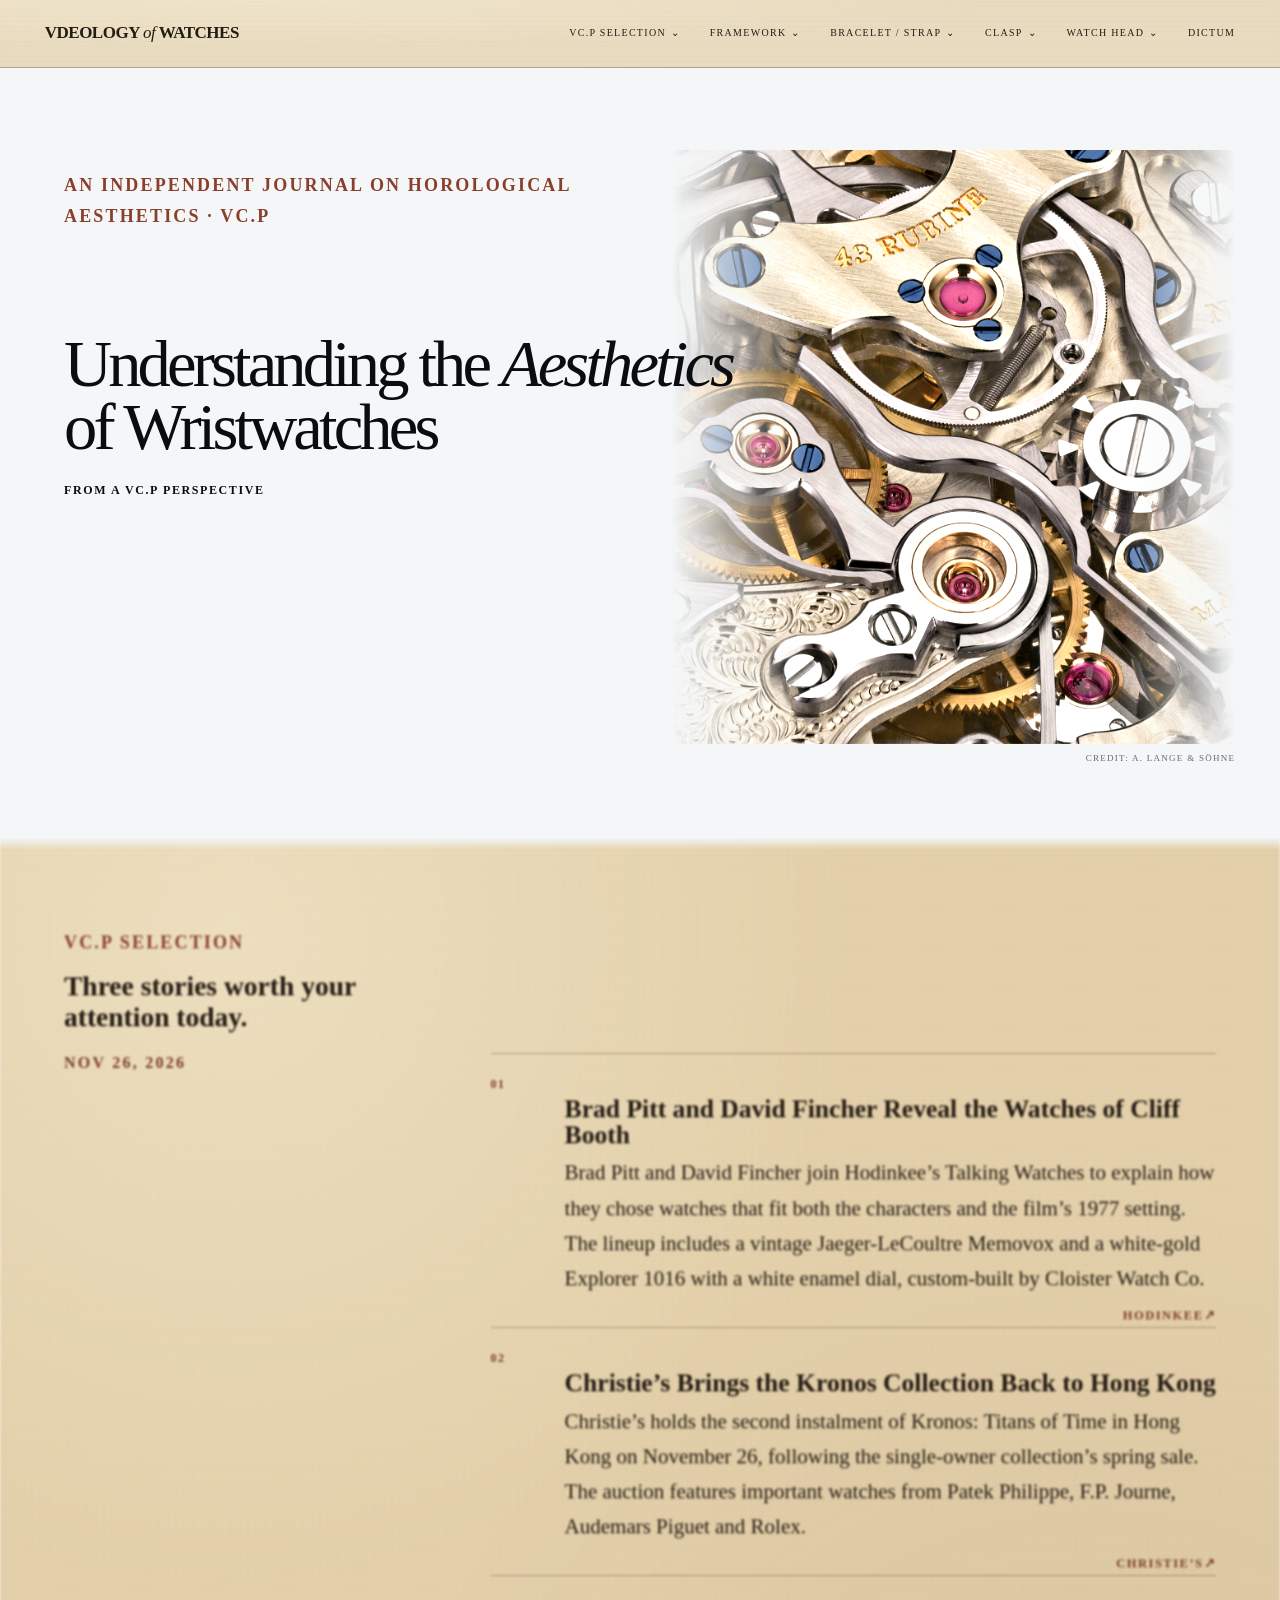
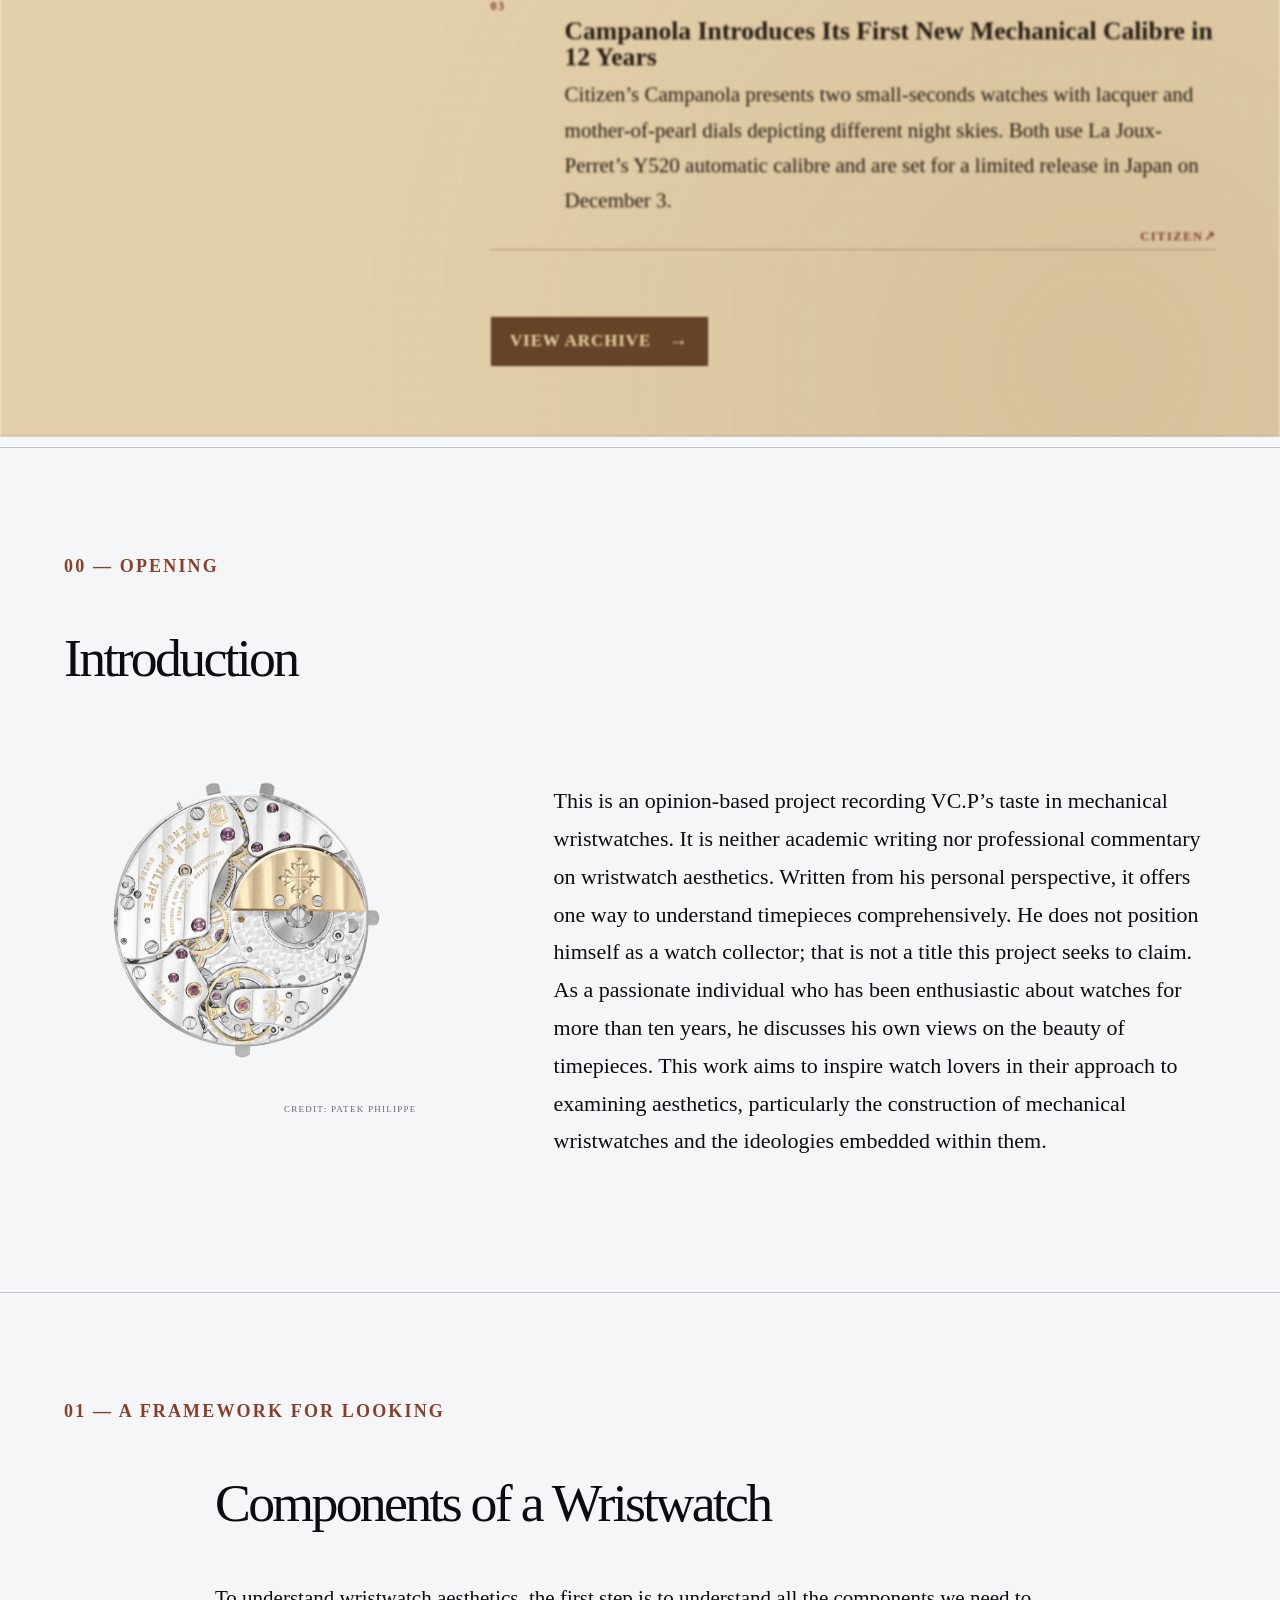
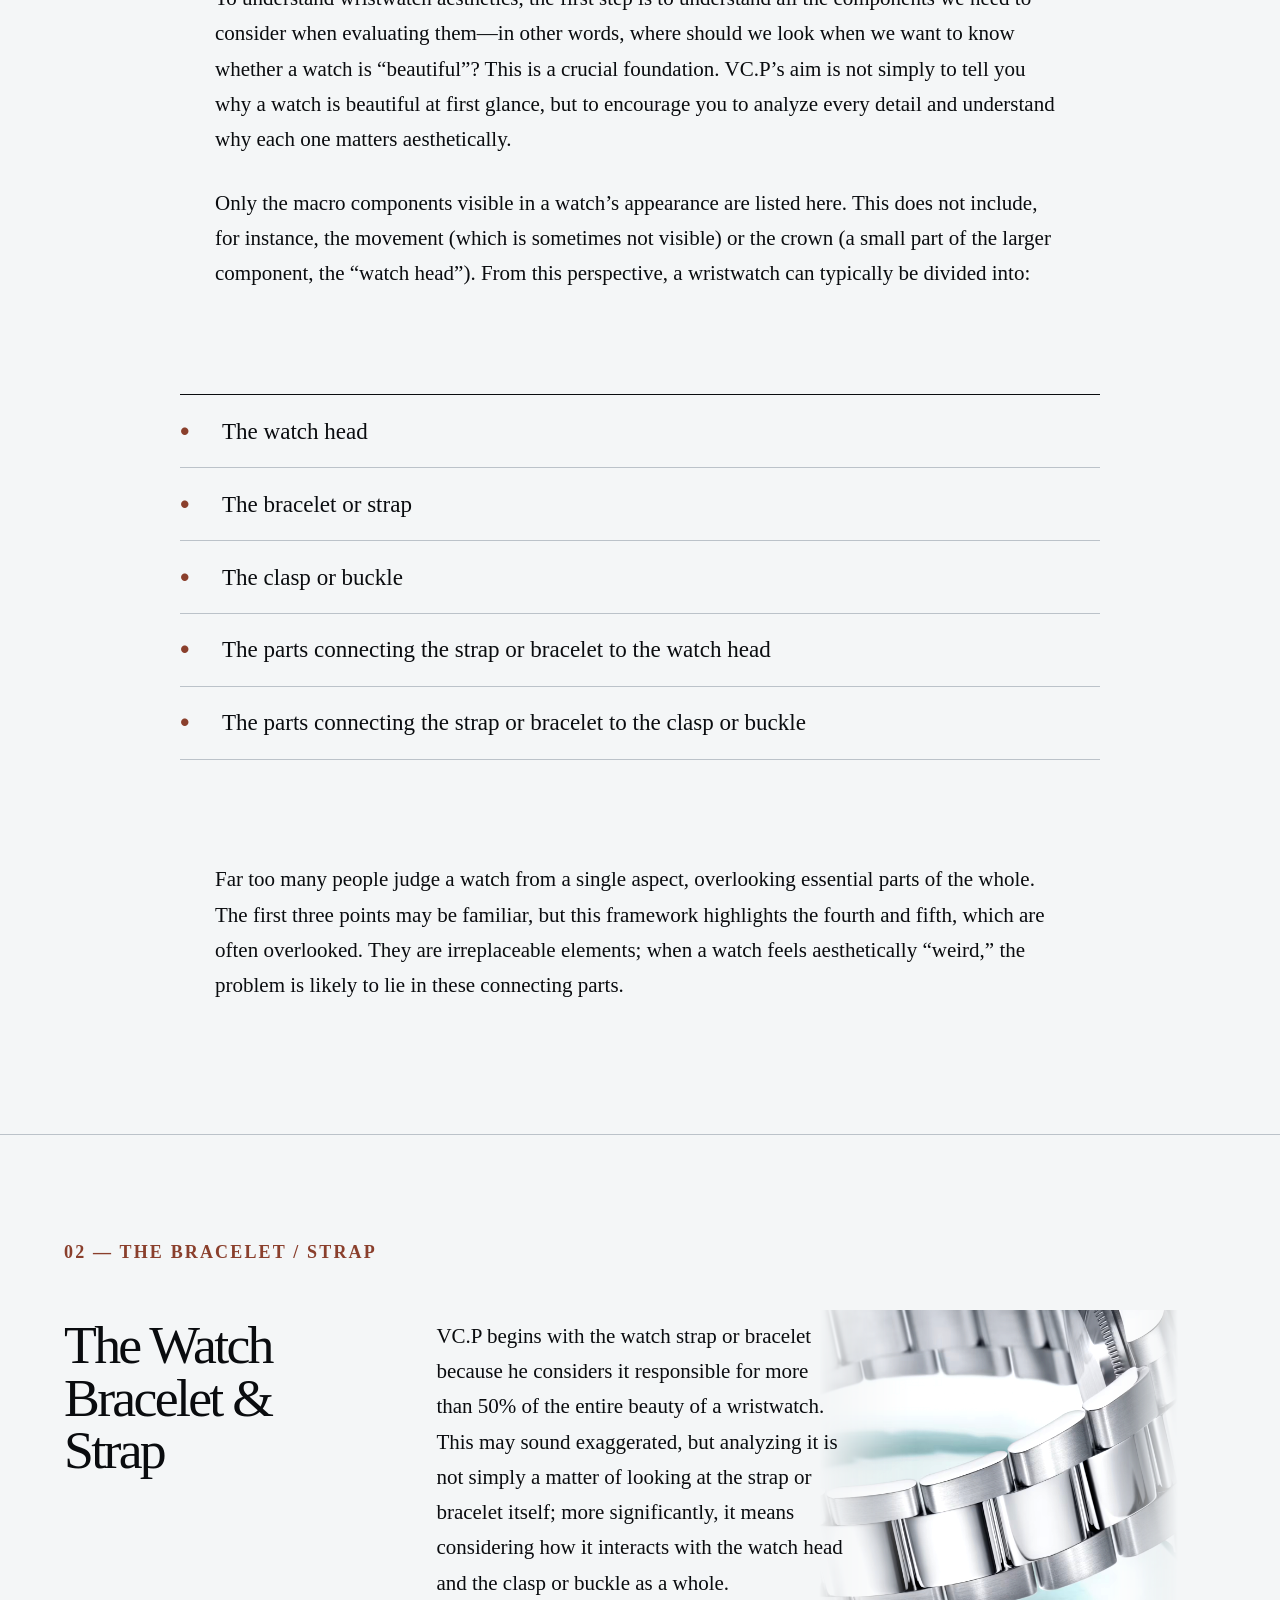
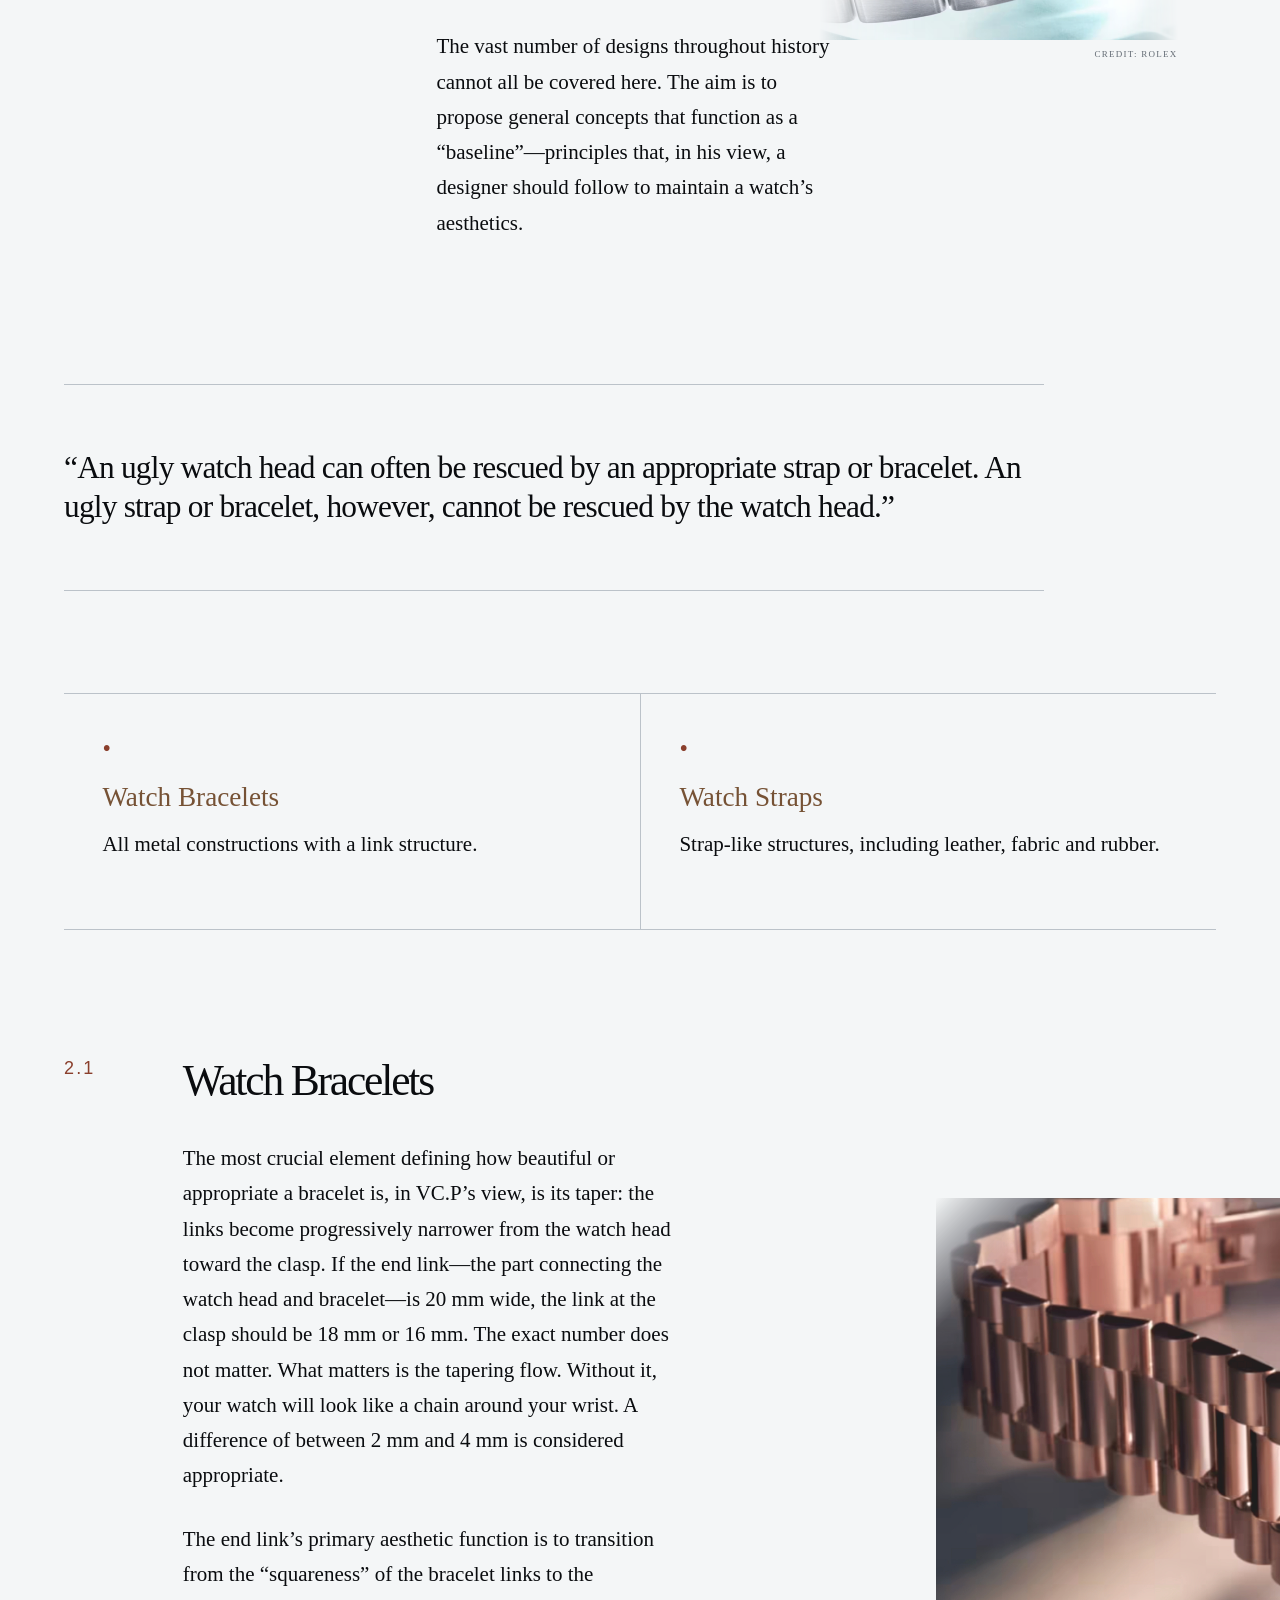
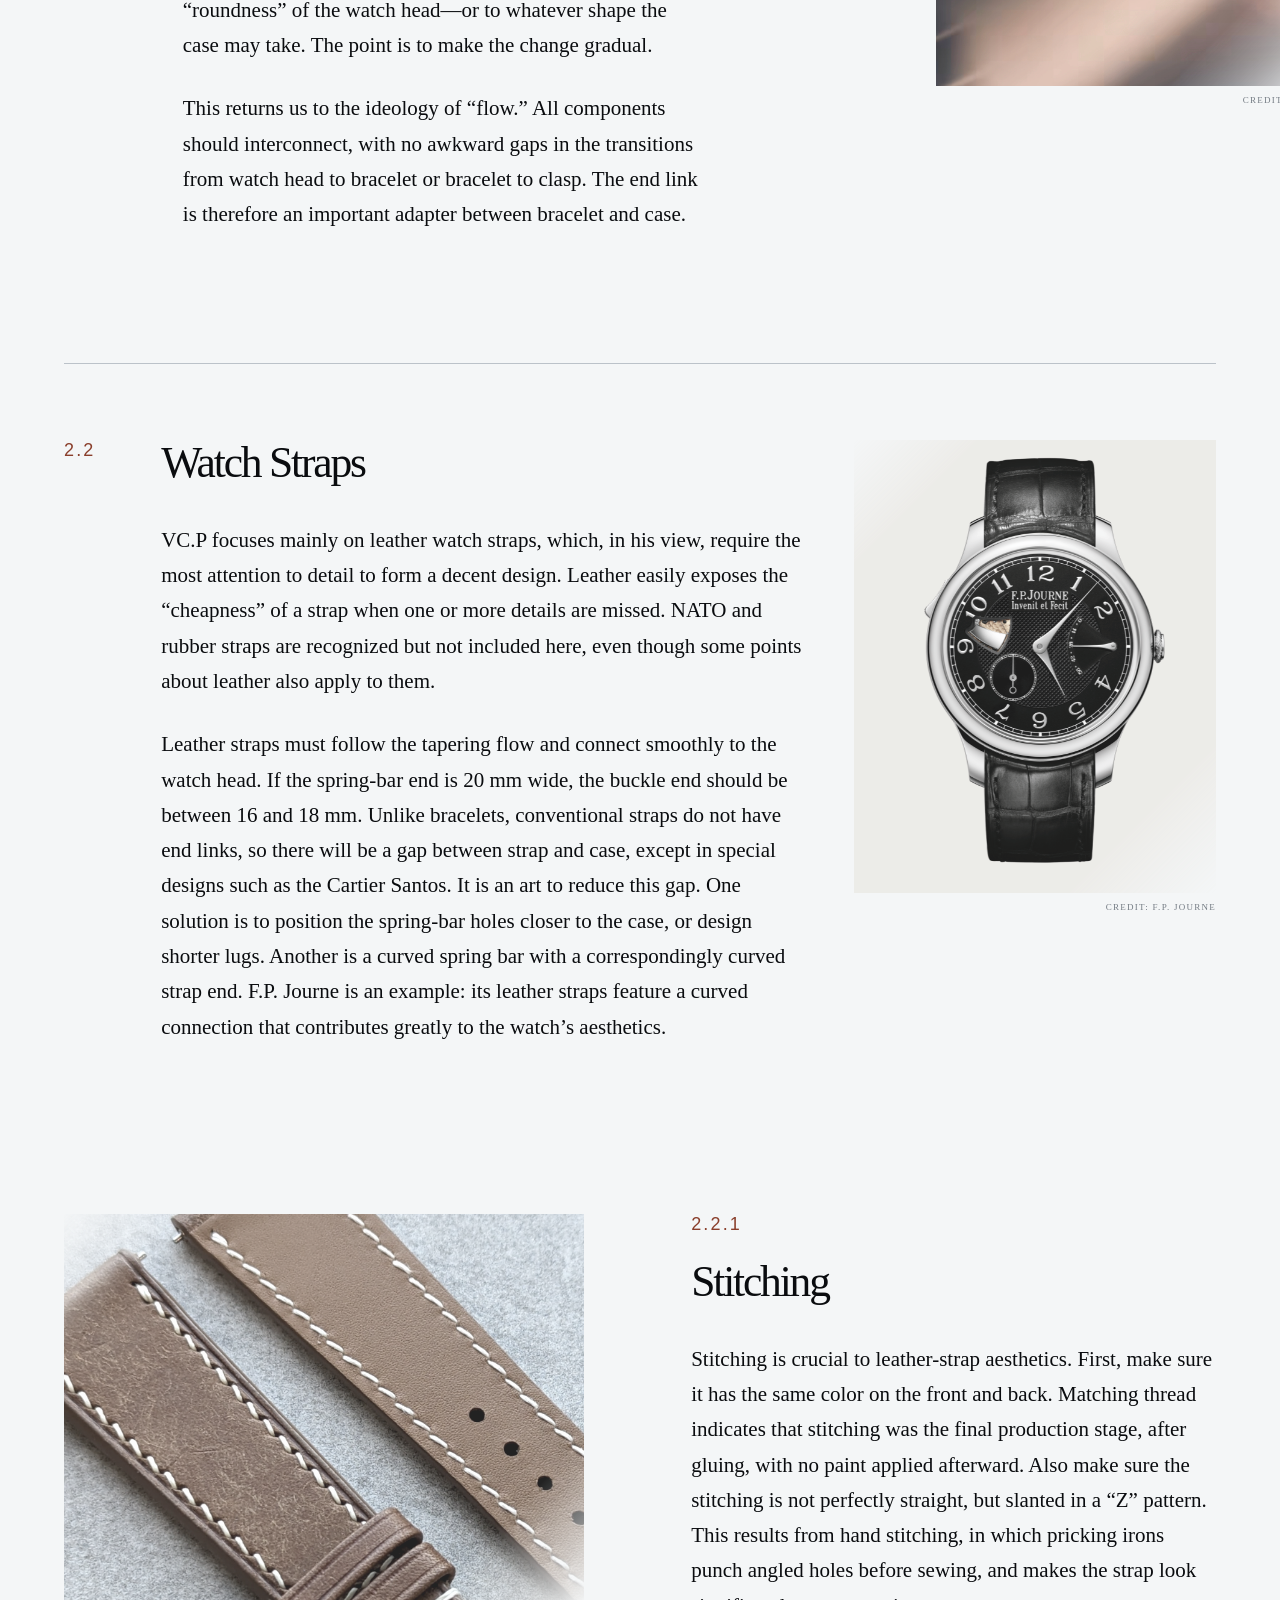
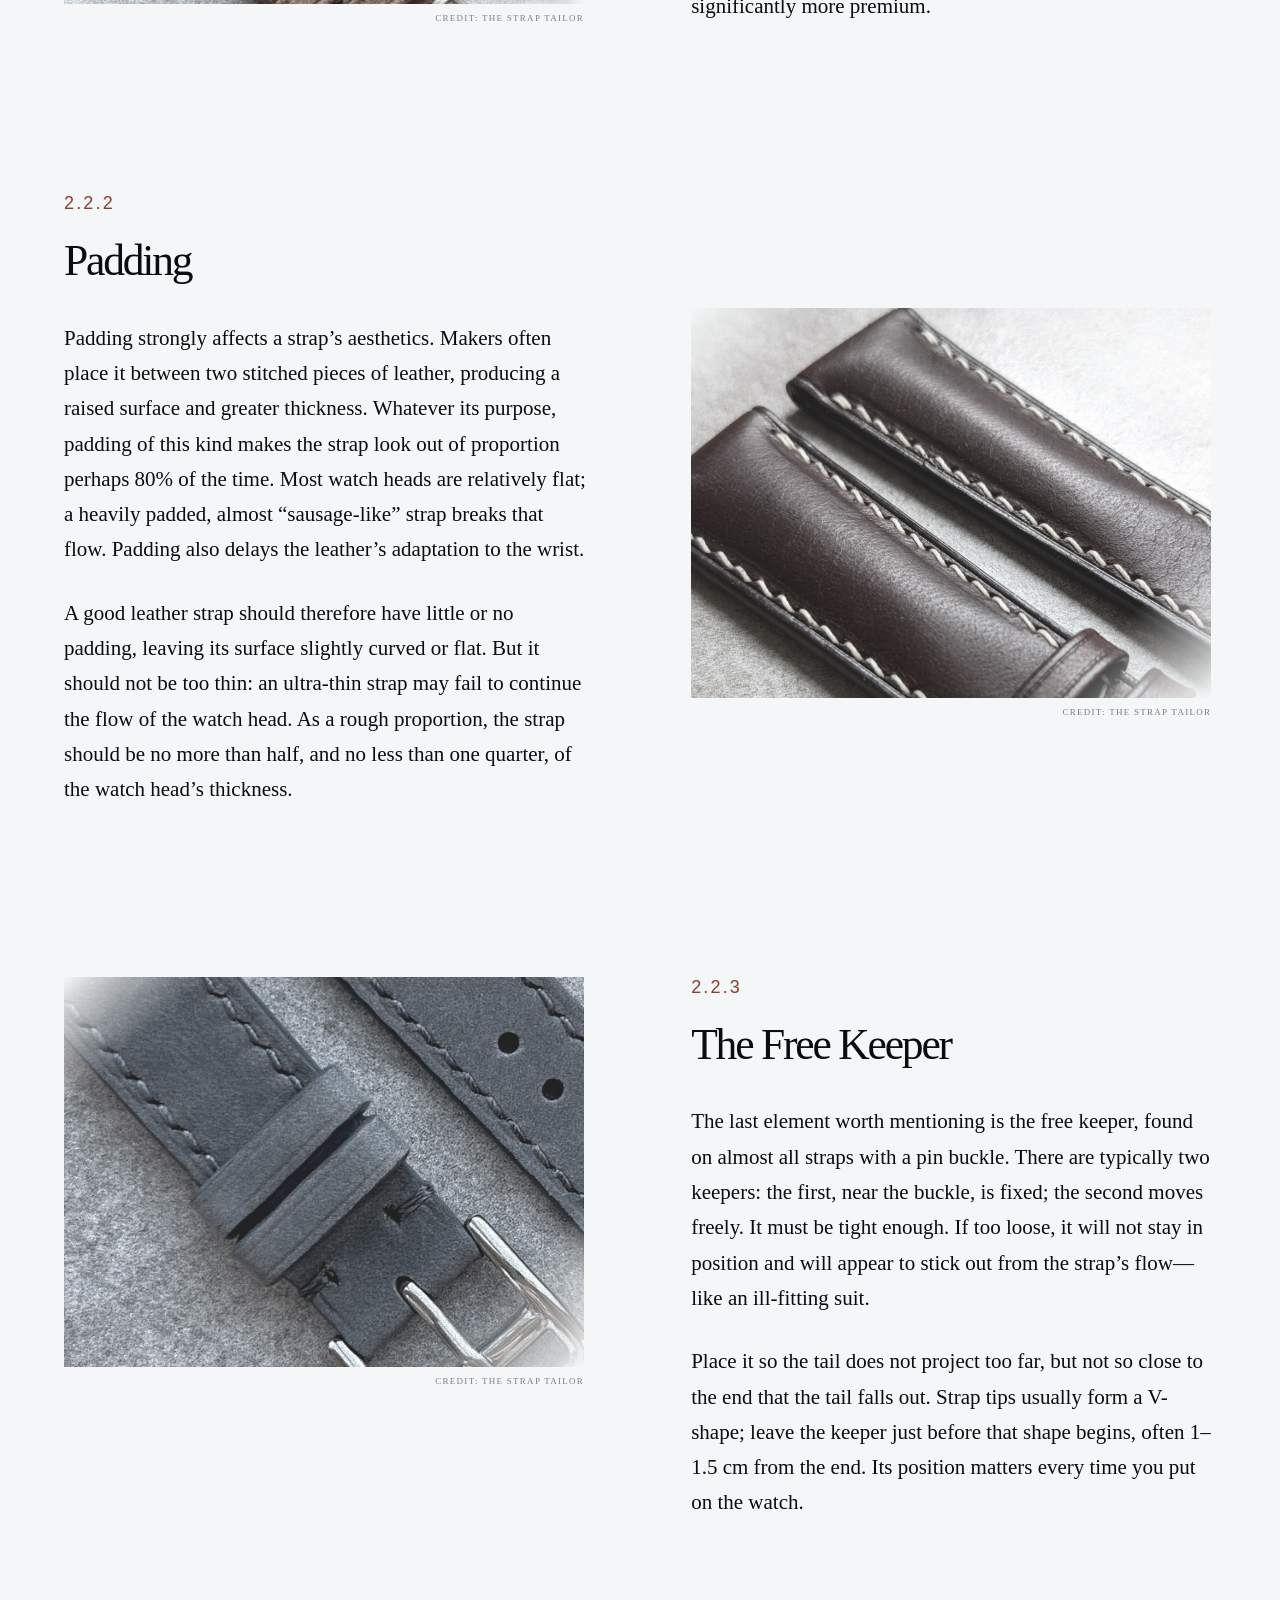
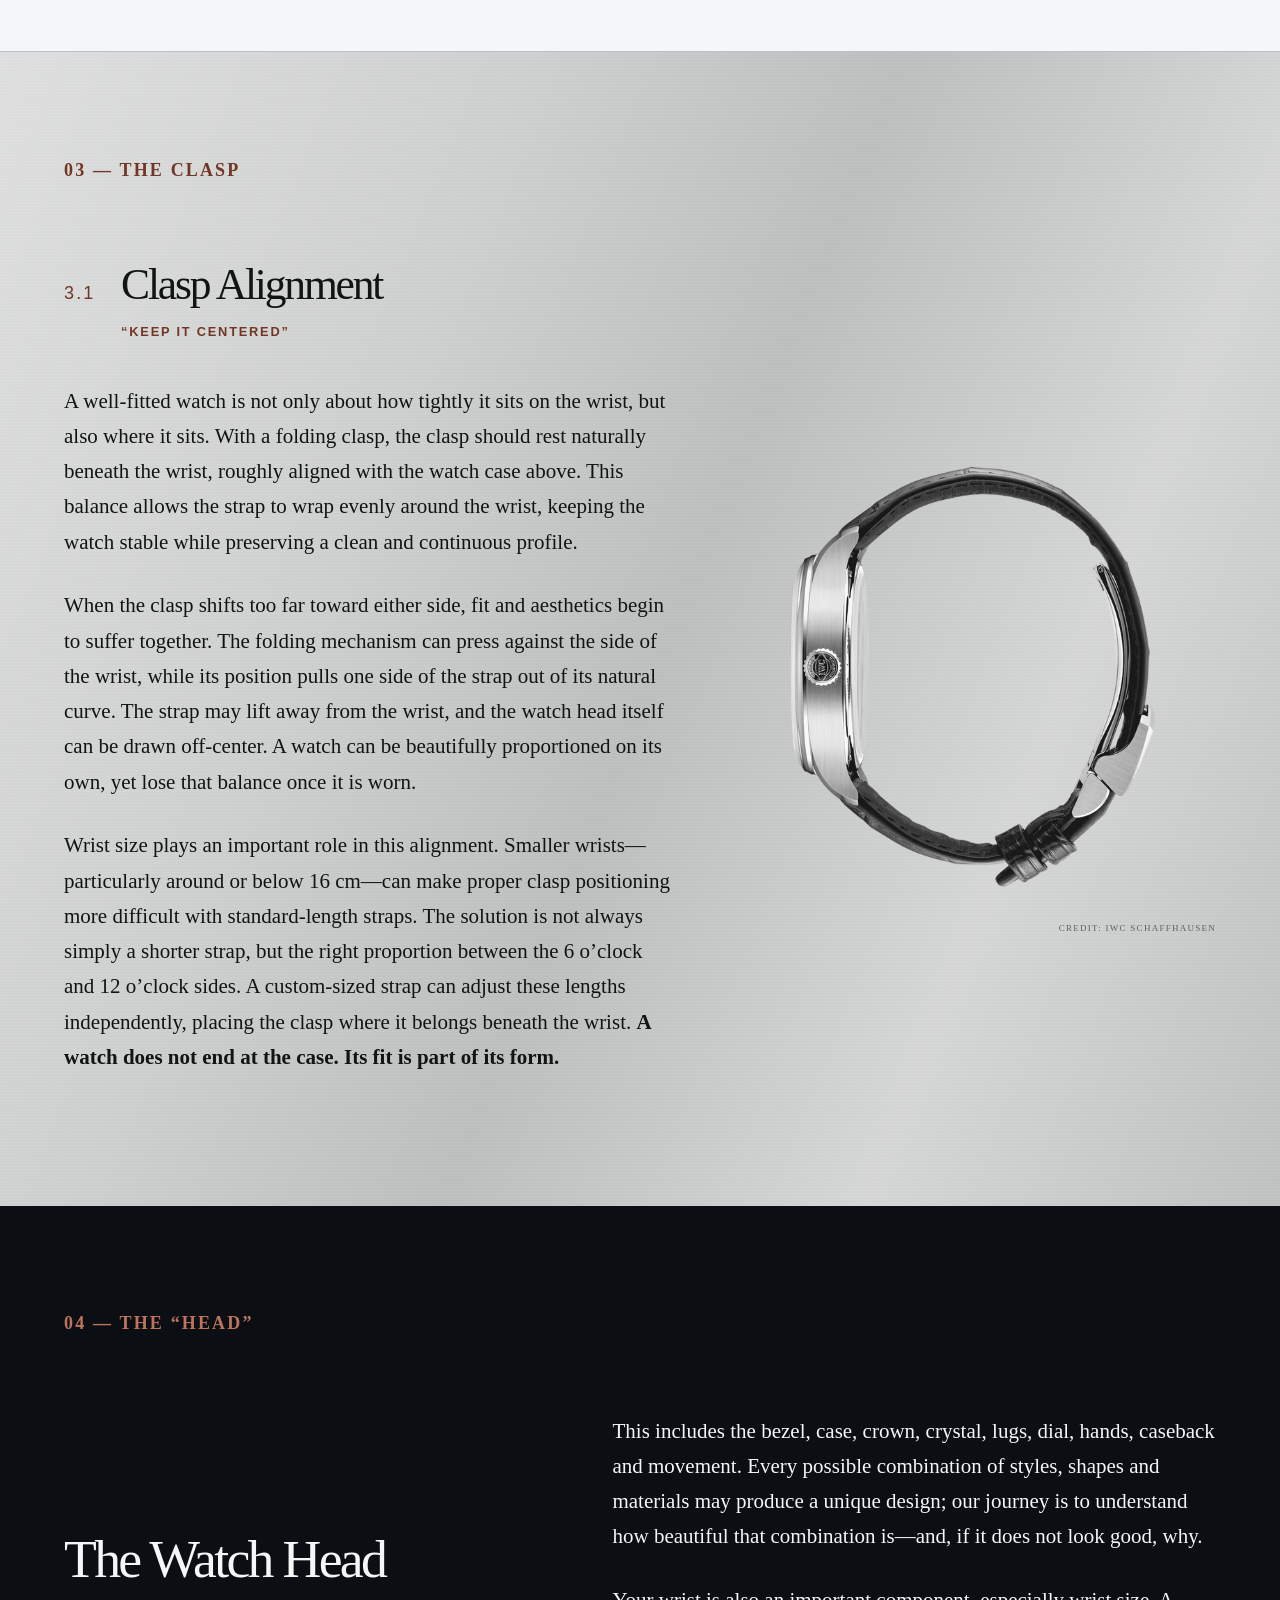
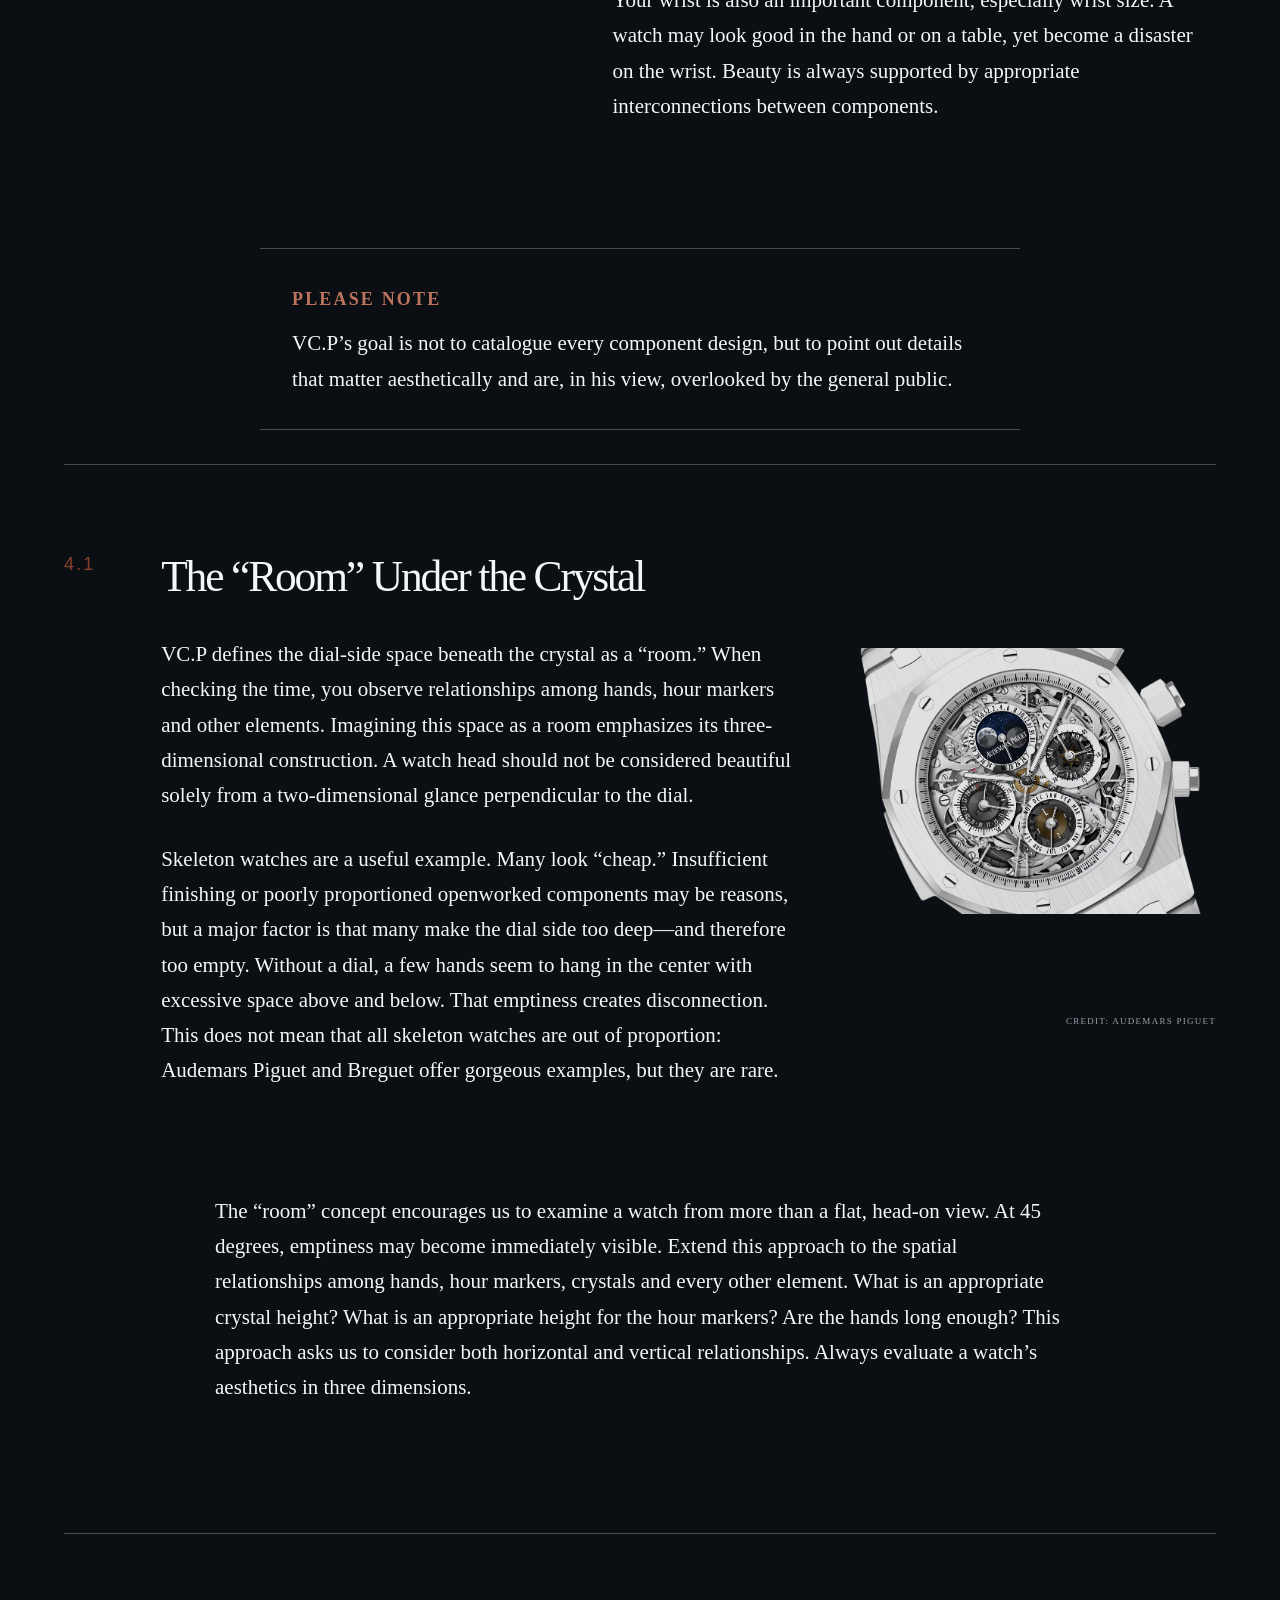
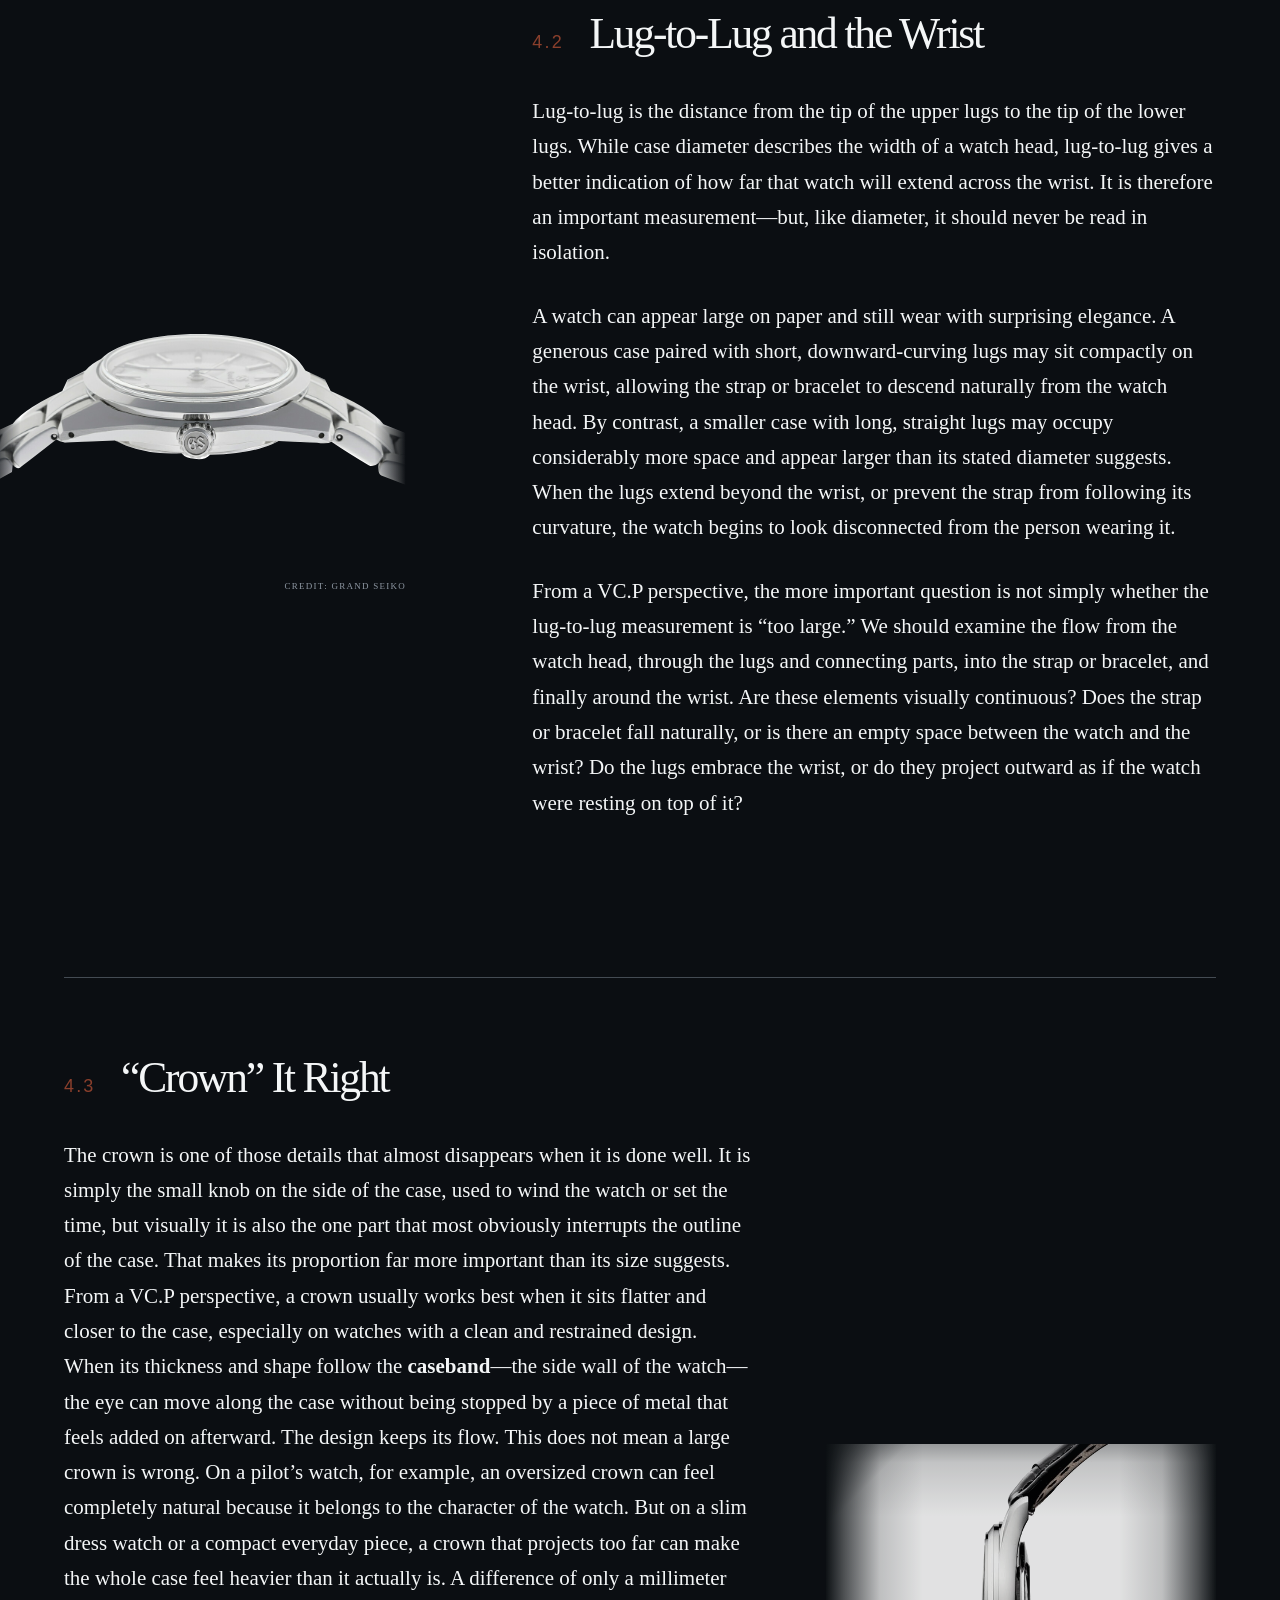
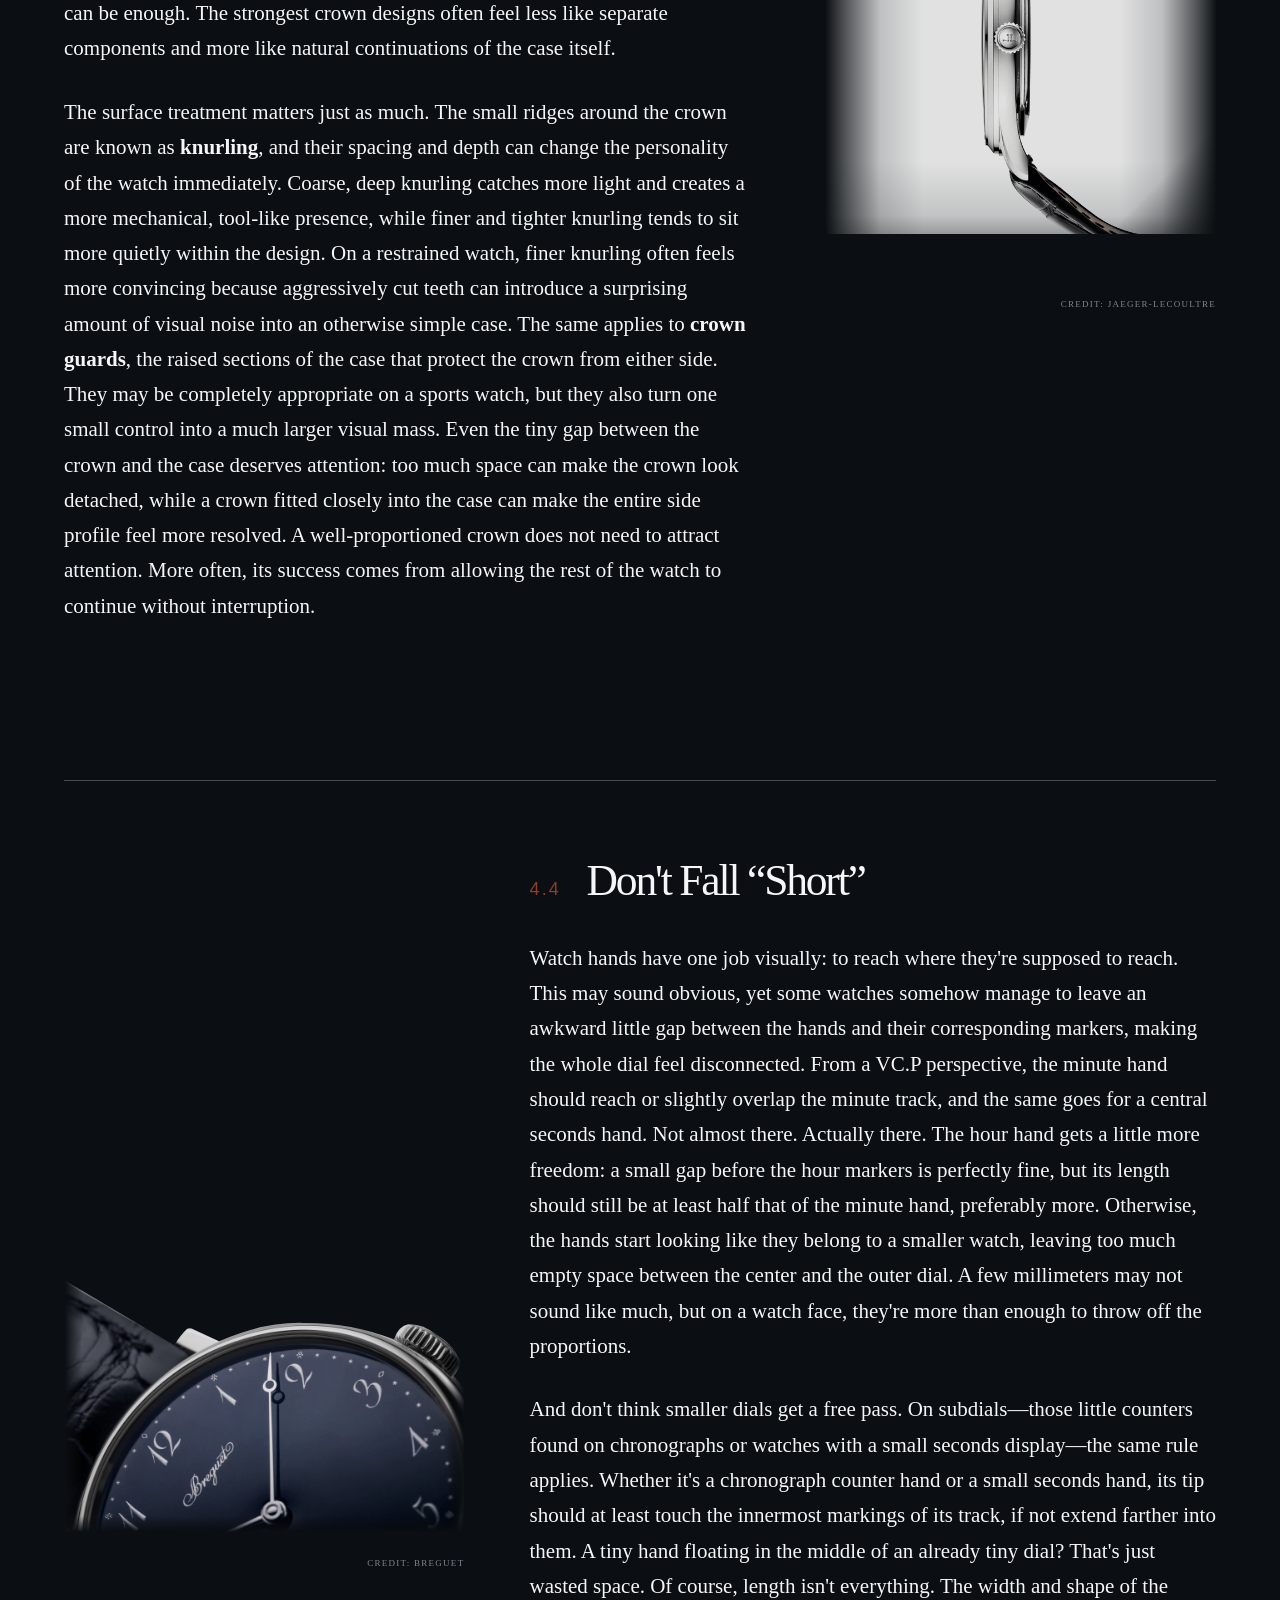
==== commit 3bc10bf9: "Apply the contour above the legacy image rule" ====
--- a/index.html
+++ b/index.html
@@ -1,4 +1,4 @@
-<!DOCTYPE html><html lang="en"><head><meta charSet="utf-8"/><meta name="viewport" content="width=device-width, initial-scale=1"/><link rel="icon" type="image/svg+xml" sizes="any" href="/favicon-hands-v2.svg"/><link rel="icon" type="image/png" sizes="32x32" href="/favicon-hands-v2-32.png"/><link rel="icon" type="image/png" sizes="16x16" href="/favicon-hands-v2-16.png"/><link rel="shortcut icon" type="image/x-icon" sizes="32x32" href="/favicon-hands-v2.ico"/><link rel="apple-touch-icon" sizes="180x180" href="/apple-touch-icon-180x180-hands-v3.png"/><link rel="apple-touch-icon" sizes="167x167" href="/apple-touch-icon-167x167-hands-v3.png"/><link rel="apple-touch-icon" sizes="152x152" href="/apple-touch-icon-152x152-hands-v3.png"/><link rel="apple-touch-icon" sizes="120x120" href="/apple-touch-icon-120x120-hands-v3.png"/><link rel="apple-touch-icon-precomposed" href="/apple-touch-icon-precomposed.png"/><meta name="apple-mobile-web-app-title" content="Vdeology"/><link rel="manifest" href="./site.webmanifest?v=hands-v1"/><meta name="theme-color" content="#07090b"/><meta name="msapplication-TileColor" content="#07090b"/><meta name="msapplication-TileImage" content="./mstile-150x150.png?v=hands-v1"/><link rel="stylesheet" href="./_next/static/css/index.f4b8a7e.css?v=20261127-gs-contour" data-rsc-css-href="./_next/static/css/index.f4b8a7e.css?v=20261127-dont-fall-short" data-precedence="vite-rsc/importer-resources"/><title>Vdeology of Watches</title><meta name="description" content="An independent journal on horological aesthetics."/><script defer src="./home-scroll.js?v=bracelet-transition"></script><link rel="stylesheet" href="./home-mobile-entry.css"/><link rel="stylesheet" href="./responsive-refinements.css?v=photo-centered"/><script defer src="./mobile-nav.js"></script></head><body><svg class="asset-filters" aria-hidden="true" width="0" height="0"><filter id="lange-key" color-interpolation-filters="sRGB"><feColorMatrix type="matrix" values="1 0 0 0 0 0 1 0 0 0 0 0 1 0 0 -1.55 -1.55 -1.55 0 4.5"/></filter></svg><main><header><a href="#top" class="logo">Vdeology <i>of</i> Watches</a><nav><div class="selection-dropdown"><a href="#selection">VC.P Selection</a><button type="button" aria-label="Open VC.P Selection menu">⌄</button><div class="selection-dropdown-menu">
+<!DOCTYPE html><html lang="en"><head><meta charSet="utf-8"/><meta name="viewport" content="width=device-width, initial-scale=1"/><link rel="icon" type="image/svg+xml" sizes="any" href="/favicon-hands-v2.svg"/><link rel="icon" type="image/png" sizes="32x32" href="/favicon-hands-v2-32.png"/><link rel="icon" type="image/png" sizes="16x16" href="/favicon-hands-v2-16.png"/><link rel="shortcut icon" type="image/x-icon" sizes="32x32" href="/favicon-hands-v2.ico"/><link rel="apple-touch-icon" sizes="180x180" href="/apple-touch-icon-180x180-hands-v3.png"/><link rel="apple-touch-icon" sizes="167x167" href="/apple-touch-icon-167x167-hands-v3.png"/><link rel="apple-touch-icon" sizes="152x152" href="/apple-touch-icon-152x152-hands-v3.png"/><link rel="apple-touch-icon" sizes="120x120" href="/apple-touch-icon-120x120-hands-v3.png"/><link rel="apple-touch-icon-precomposed" href="/apple-touch-icon-precomposed.png"/><meta name="apple-mobile-web-app-title" content="Vdeology"/><link rel="manifest" href="./site.webmanifest?v=hands-v1"/><meta name="theme-color" content="#07090b"/><meta name="msapplication-TileColor" content="#07090b"/><meta name="msapplication-TileImage" content="./mstile-150x150.png?v=hands-v1"/><link rel="stylesheet" href="./_next/static/css/index.f4b8a7e.css?v=20261127-gs-contour-final" data-rsc-css-href="./_next/static/css/index.f4b8a7e.css?v=20261127-dont-fall-short" data-precedence="vite-rsc/importer-resources"/><title>Vdeology of Watches</title><meta name="description" content="An independent journal on horological aesthetics."/><script defer src="./home-scroll.js?v=bracelet-transition"></script><link rel="stylesheet" href="./home-mobile-entry.css"/><link rel="stylesheet" href="./responsive-refinements.css?v=photo-centered"/><script defer src="./mobile-nav.js"></script></head><body><svg class="asset-filters" aria-hidden="true" width="0" height="0"><filter id="lange-key" color-interpolation-filters="sRGB"><feColorMatrix type="matrix" values="1 0 0 0 0 0 1 0 0 0 0 0 1 0 0 -1.55 -1.55 -1.55 0 4.5"/></filter></svg><main><header><a href="#top" class="logo">Vdeology <i>of</i> Watches</a><nav><div class="selection-dropdown"><a href="#selection">VC.P Selection</a><button type="button" aria-label="Open VC.P Selection menu">⌄</button><div class="selection-dropdown-menu">
 <a href="./selection-archive.html?issue=20261126">VC.P Selection Archive</a></div></div><div class="selection-dropdown section-dropdown"><a href="#framework">Framework</a><button type="button" aria-label="Open Framework menu">⌄</button><div class="selection-dropdown-menu"><a href="#opening">Opening</a><a href="#framework">Components</a></div></div><div class="selection-dropdown section-dropdown"><a href="#bracelets">Bracelet / Strap</a><button type="button" aria-label="Open Bracelet and Strap menu">⌄</button><div class="selection-dropdown-menu"><a href="#watch-bracelets">Watch Bracelets</a><a href="#straps">Watch Straps</a></div></div><div class="selection-dropdown section-dropdown"><a href="#clasp-alignment">Clasp</a><button type="button" aria-label="Open Clasp menu">⌄</button><div class="selection-dropdown-menu"><a href="#clasp-alignment">Clasp Alignment</a></div></div><div class="selection-dropdown section-dropdown"><a href="#head">Watch Head</a><button type="button" aria-label="Open Watch Head menu">⌄</button><div class="selection-dropdown-menu"><a href="#crystal-room">Room Under Crystal</a><a href="#lug-to-lug">Lug-to-Lug</a><a href="#crown">Crown</a><a href="#hand-length">Don't Fall “Short”</a></div></div><a href="#dictums" onclick="var d=document.getElementById('dictums'),go=function(b){window.scrollTo({top:d.getBoundingClientRect().top+window.scrollY-118,behavior:b})};go('smooth');setTimeout(function(){go('auto')},500);setTimeout(function(){go('auto')},1200);return false;">Dictum</a></nav></header><section class="hero" id="top"><div class="eyebrow">An independent journal on horological aesthetics · VC.P</div><h1>Understanding the <em>Aesthetics</em> of Wristwatches</h1><div class="meta"><span>From a VC.P Perspective</span></div><figure><img src="./images/hero-lange.jpg" alt="A. Lange &amp; Söhne watch detail" loading="lazy"/><figcaption>Credit: <!-- -->A. Lange &amp; Söhne</figcaption></figure></section>
 <section id="selection" aria-labelledby="selection-title"><div class="selection-heading"><div class="eyebrow" id="selection-title">VC.P Selection</div><p>Three stories worth your attention today.</p></div><div class="selection-date"><time dateTime="2026-11-26">Nov 26, 2026</time></div><ol class="selection-list"><li><span class="selection-number">01</span><div><h3>Brad Pitt and David Fincher Reveal the Watches of Cliff Booth</h3><p>Brad Pitt and David Fincher join Hodinkee’s Talking Watches to explain how they chose watches that fit both the characters and the film’s 1977 setting. The lineup includes a vintage Jaeger-LeCoultre Memovox and a white-gold Explorer 1016 with a white enamel dial, custom-built by Cloister Watch Co.</p><p class="selection-citations"><a class="selection-source" href="https://www.hodinkee.com/articles/with-brad-pitt-and-david-fincher" target="_blank" rel="noreferrer">Hodinkee</a></p></div></li><li><span class="selection-number">02</span><div><h3>Christie’s Brings the Kronos Collection Back to Hong Kong</h3><p>Christie’s holds the second instalment of Kronos: Titans of Time in Hong Kong on November 26, following the single-owner collection’s spring sale. The auction features important watches from Patek Philippe, F.P. Journe, Audemars Piguet and Rolex.</p><p class="selection-citations"><a class="selection-source" href="https://www.christies.com/en/auction/auction-31134/overview" target="_blank" rel="noreferrer">Christie’s</a></p></div></li><li><span class="selection-number">03</span><div><h3>Campanola Introduces Its First New Mechanical Calibre in 12 Years</h3><p>Citizen’s Campanola presents two small-seconds watches with lacquer and mother-of-pearl dials depicting different night skies. Both use La Joux-Perret’s Y520 automatic calibre and are set for a limited release in Japan on December 3.</p><p class="selection-citations"><a class="selection-source" href="https://www.citizen.jp/news/2026/20261110.html" target="_blank" rel="noreferrer">Citizen</a></p></div></li></ol><a class="selection-archive-link" href="./selection-archive.html?issue=20261126">View Archive <span aria-hidden="true">→</span></a></section>
 <section id="opening"><div class="eyebrow">00 — Opening</div><div class="split"><div><h2>Introduction</h2><figure><img src="./images/patek-abstract.png" alt="Patek Philippe movement" loading="lazy"/><figcaption>Credit: <!-- -->Patek Philippe</figcaption></figure></div><p class="lead">This is an opinion-based project recording VC.P’s taste in mechanical wristwatches. It is neither academic writing nor professional commentary on wristwatch aesthetics. Written from his personal perspective, it offers one way to understand timepieces comprehensively. He does not position himself as a watch collector; that is not a title this project seeks to claim. As a passionate individual who has been enthusiastic about watches for more than ten years, he discusses his own views on the beauty of timepieces. This work aims to inspire watch lovers in their approach to examining aesthetics, particularly the construction of mechanical wristwatches and the ideologies embedded within them.</p></div></section><section id="framework"><div class="eyebrow">01 — A framework for looking</div><div class="copy"><h2>Components of a Wristwatch</h2><p>To understand wristwatch aesthetics, the first step is to understand all the components we need to consider when evaluating them—in other words, where should we look when we want to know whether a watch is “beautiful”? This is a crucial foundation. VC.P’s aim is not simply to tell you why a watch is beautiful at first glance, but to encourage you to analyze every detail and understand why each one matters aesthetically.</p><p>Only the macro components visible in a watch’s appearance are listed here. This does not include, for instance, the movement (which is sometimes not visible) or the crown (a small part of the larger component, the “watch head”). From this perspective, a wristwatch can typically be divided into:</p></div><ol class="parts"><li><b aria-hidden="true">•</b>The watch head</li><li><b aria-hidden="true">•</b>The bracelet or strap</li><li><b aria-hidden="true">•</b>The clasp or buckle</li><li><b aria-hidden="true">•</b><span>The parts connecting the strap or bracelet to the watch head </span></li><li><b aria-hidden="true">•</b><span>The parts connecting the strap or bracelet to the clasp or buckle </span></li></ol><p class="copy">Far too many people judge a watch from a single aspect, overlooking essential parts of the whole. The first three points may be familiar, but this framework highlights the fourth and fifth, which are often overlooked. They are irreplaceable elements; when a watch feels aesthetically “weird,” the problem is likely to lie in these connecting parts.</p></section><section id="bracelets"><figure><img src="./images/rolex-bracelet.jpg" alt="Rolex watch and bracelet" loading="lazy"/><figcaption>Credit: <!-- -->Rolex</figcaption></figure><div class="eyebrow">02 — The bracelet / strap</div><div class="split"><h2>The Watch Bracelet &amp; Strap</h2><div><p>VC.P begins with the watch strap or bracelet because he considers it responsible for more than 50% of the entire beauty of a wristwatch. This may sound exaggerated, but analyzing it is not simply a matter of looking at the strap or bracelet itself; more significantly, it means considering how it interacts with the watch head and the clasp or buckle as a whole.</p><p>The vast number of designs throughout history cannot all be covered here. The aim is to propose general concepts that function as a “baseline”—principles that, in his view, a designer should follow to maintain a watch’s aesthetics.</p></div></div><blockquote>“An ugly watch head can often be rescued by an appropriate strap or bracelet. An ugly strap or bracelet, however, cannot be rescued by the watch head.”</blockquote><div class="cards"><div><small aria-hidden="true">•</small><h3>Watch Bracelets</h3><p>All metal constructions with a link structure.</p></div><div><small aria-hidden="true">•</small><h3>Watch Straps</h3><p>Strap-like structures, including leather, fabric and rubber.</p></div></div><article id="watch-bracelets"><div class="number">2.1</div><div><h3>Watch Bracelets</h3><p>The most crucial element defining how beautiful or appropriate a bracelet is, in VC.P’s view, is its taper: the links become progressively narrower from the watch head toward the clasp. If the end link—the part connecting the watch head and bracelet—is 20 mm wide, the link at the clasp should be 18 mm or 16 mm. The exact number does not matter. What matters is the tapering flow. Without it, your watch will look like a chain around your wrist. A difference of between 2 mm and 4 mm is considered appropriate.</p><p>The end link’s primary aesthetic function is to transition from the “squareness” of the bracelet links to the “roundness” of the watch head—or to whatever shape the case may take. The point is to make the change gradual.</p><p>This returns us to the ideology of “flow.” All components should interconnect, with no awkward gaps in the transitions from watch head to bracelet or bracelet to clasp. The end link is therefore an important adapter between bracelet and case.</p></div><figure><img src="./images/rolex-end-links.jpg" alt="Rolex bracelet end links" loading="lazy"/><figcaption>Credit: <!-- -->Rolex</figcaption></figure></article></section><section id="straps"><article><div class="number">2.2</div><div><h2>Watch Straps</h2><p>VC.P focuses mainly on leather watch straps, which, in his view, require the most attention to detail to form a decent design. Leather easily exposes the “cheapness” of a strap when one or more details are missed. NATO and rubber straps are recognized but not included here, even though some points about leather also apply to them.</p><p>Leather straps must follow the tapering flow and connect smoothly to the watch head. If the spring-bar end is 20 mm wide, the buckle end should be between 16 and 18 mm. Unlike bracelets, conventional straps do not have end links, so there will be a gap between strap and case, except in special designs such as the Cartier Santos. It is an art to reduce this gap. One solution is to position the spring-bar holes closer to the case, or design shorter lugs. Another is a curved spring bar with a correspondingly curved strap end. F.P. Journe is an example: its leather straps feature a curved connection that contributes greatly to the watch’s aesthetics.</p></div><figure><img src="./images/fpj-strap.png" alt="F.P. Journe curved-end strap" loading="lazy"/><figcaption>Credit: <!-- -->F.P. Journe</figcaption></figure></article><div class="detail stitching-detail"><figure><img src="./images/strap-stitching.jpg" alt="Hand-stitched watch strap" loading="lazy"/><figcaption>Credit: <!-- -->The Strap Tailor</figcaption></figure><div><div class="number">2.2.1</div><h3>Stitching</h3><p>Stitching is crucial to leather-strap aesthetics. First, make sure it has the same color on the front and back. Matching thread indicates that stitching was the final production stage, after gluing, with no paint applied afterward. Also make sure the stitching is not perfectly straight, but slanted in a “Z” pattern. This results from hand stitching, in which pricking irons punch angled holes before sewing, and makes the strap look significantly more premium.</p></div></div><div class="detail padding-detail"><div><div class="number">2.2.2</div><h3>Padding</h3><p>Padding strongly affects a strap’s aesthetics. Makers often place it between two stitched pieces of leather, producing a raised surface and greater thickness. Whatever its purpose, padding of this kind makes the strap look out of proportion perhaps 80% of the time. Most watch heads are relatively flat; a heavily padded, almost “sausage-like” strap breaks that flow. Padding also delays the leather’s adaptation to the wrist.</p><p>A good leather strap should therefore have little or no padding, leaving its surface slightly curved or flat. But it should not be too thin: an ultra-thin strap may fail to continue the flow of the watch head. As a rough proportion, the strap should be no more than half, and no less than one quarter, of the watch head’s thickness.</p></div><figure><img src="./images/strap-stuffing.jpg" alt="Side profile of a leather strap" loading="lazy"/><figcaption>Credit: <!-- -->The Strap Tailor</figcaption></figure></div><div class="detail free-keeper-detail"><figure><img src="./images/strap-keeper.jpg" alt="Leather strap and free keeper" loading="lazy"/><figcaption>Credit: <!-- -->The Strap Tailor</figcaption></figure><div><div class="number">2.2.3</div><h3>The Free Keeper</h3><p>The last element worth mentioning is the free keeper, found on almost all straps with a pin buckle. There are typically two keepers: the first, near the buckle, is fixed; the second moves freely. It must be tight enough. If too loose, it will not stay in position and will appear to stick out from the strap’s flow—like an ill-fitting suit.</p><p>Place it so the tail does not project too far, but not so close to the end that the tail falls out. Strap tips usually form a V-shape; leave the keeper just before that shape begins, often 1–1.5 cm from the end. Its position matters every time you put on the watch.</p></div></div></section><section id="clasp-alignment" class="clasp-alignment-section"><div class="eyebrow">03 — The Clasp</div><article class="clasp-alignment-layout"><div class="clasp-alignment-copy"><div class="clasp-heading-row"><span class="number">3.1</span><div class="clasp-heading-text"><h3>Clasp Alignment</h3><p class="section-subtitle">“Keep It Centered”</p></div></div><p>A well-fitted watch is not only about how tightly it sits on the wrist, but also where it sits. With a folding clasp, the clasp should rest naturally beneath the wrist, roughly aligned with the watch case above. This balance allows the strap to wrap evenly around the wrist, keeping the watch stable while preserving a clean and continuous profile.</p><p>When the clasp shifts too far toward either side, fit and aesthetics begin to suffer together. The folding mechanism can press against the side of the wrist, while its position pulls one side of the strap out of its natural curve. The strap may lift away from the wrist, and the watch head itself can be drawn off-center. A watch can be beautifully proportioned on its own, yet lose that balance once it is worn.</p><p>Wrist size plays an important role in this alignment. Smaller wrists—particularly around or below 16 cm—can make proper clasp positioning more difficult with standard-length straps. The solution is not always simply a shorter strap, but the right proportion between the 6 o’clock and 12 o’clock sides. A custom-sized strap can adjust these lengths independently, placing the clasp where it belongs beneath the wrist. <strong>A watch does not end at the case. Its fit is part of its form.</strong></p></div><figure><img src="./images/iwc-portugieser-profile.png" alt="IWC Portugieser side profile showing the case above and folding clasp below" loading="lazy"/><figcaption>Credit: <!-- -->IWC Schaffhausen</figcaption></figure></article></section><section id="head"><div class="eyebrow">04 — The “Head”</div><div class="split"><h2>The Watch Head</h2><div><p>This includes the bezel, case, crown, crystal, lugs, dial, hands, caseback and movement. Every possible combination of styles, shapes and materials may produce a unique design; our journey is to understand how beautiful that combination is—and, if it does not look good, why.</p><p>Your wrist is also an important component, especially wrist size. A watch may look good in the hand or on a table, yet become a disaster on the wrist. Beauty is always supported by appropriate interconnections between components.</p></div></div><aside><b>Please note</b><p>VC.P’s goal is not to catalogue every component design, but to point out details that matter aesthetically and are, in his view, overlooked by the general public.</p></aside><article id="crystal-room"><div class="number">4.1</div><div><h3>The “Room” Under the Crystal</h3><p>VC.P defines the dial-side space beneath the crystal as a “room.” When checking the time, you observe relationships among hands, hour markers and other elements. Imagining this space as a room emphasizes its three-dimensional construction. A watch head should not be considered beautiful solely from a two-dimensional glance perpendicular to the dial.</p><p>Skeleton watches are a useful example. Many look “cheap.” Insufficient finishing or poorly proportioned openworked components may be reasons, but a major factor is that many make the dial side too deep—and therefore too empty. Without a dial, a few hands seem to hang in the center with excessive space above and below. That emptiness creates disconnection. This does not mean that all skeleton watches are out of proportion: Audemars Piguet and Breguet offer gorgeous examples, but they are rare.</p></div><figure><img src="./images/ap-skeleton.png" alt="Audemars Piguet openworked watch" loading="lazy"/><figcaption>Credit: <!-- -->Audemars Piguet</figcaption></figure></article><p class="copy">The “room” concept encourages us to examine a watch from more than a flat, head-on view. At 45 degrees, emptiness may become immediately visible. Extend this approach to the spatial relationships among hands, hour markers, crystals and every other element. What is an appropriate crystal height? What is an appropriate height for the hour markers? Are the hands long enough? This approach asks us to consider both horizontal and vertical relationships. Always evaluate a watch’s aesthetics in three dimensions.</p><article class="lug-section" id="lug-to-lug"><figure class="lug-gs-figure"><div class="lug-image-frame"><img src="./images/grand-seiko-sbgw297-lug-profile.jpg?v=soft-edge-v2" alt="Grand Seiko SBGW297 shown in side profile with both lugs visible" loading="lazy"/></div><figcaption>Credit: <!-- -->Grand Seiko</figcaption></figure><div><div class="lug-heading-row"><span class="number">4.2</span><h3>Lug-to-Lug and the Wrist</h3></div><p>Lug-to-lug is the distance from the tip of the upper lugs to the tip of the lower lugs. While case diameter describes the width of a watch head, lug-to-lug gives a better indication of how far that watch will extend across the wrist. It is therefore an important measurement—but, like diameter, it should never be read in isolation.</p><p>A watch can appear large on paper and still wear with surprising elegance. A generous case paired with short, downward-curving lugs may sit compactly on the wrist, allowing the strap or bracelet to descend naturally from the watch head. By contrast, a smaller case with long, straight lugs may occupy considerably more space and appear larger than its stated diameter suggests. When the lugs extend beyond the wrist, or prevent the strap from following its curvature, the watch begins to look disconnected from the person wearing it.</p><p>From a VC.P perspective, the more important question is not simply whether the lug-to-lug measurement is “too large.” We should examine the flow from the watch head, through the lugs and connecting parts, into the strap or bracelet, and finally around the wrist. Are these elements visually continuous? Does the strap or bracelet fall naturally, or is there an empty space between the watch and the wrist? Do the lugs embrace the wrist, or do they project outward as if the watch were resting on top of it?</p></div></article><article class="crown-section" id="crown"><div class="crown-copy"><div class="crown-heading-row"><span class="number">4.3</span><h3>“Crown” It Right</h3></div><p>The crown is one of those details that almost disappears when it is done well. It is simply the small knob on the side of the case, used to wind the watch or set the time, but visually it is also the one part that most obviously interrupts the outline of the case. That makes its proportion far more important than its size suggests. From a VC.P perspective, a crown usually works best when it sits flatter and closer to the case, especially on watches with a clean and restrained design. When its thickness and shape follow the <strong>caseband</strong>—the side wall of the watch—the eye can move along the case without being stopped by a piece of metal that feels added on afterward. The design keeps its flow. This does not mean a large crown is wrong. On a pilot’s watch, for example, an oversized crown can feel completely natural because it belongs to the character of the watch. But on a slim dress watch or a compact everyday piece, a crown that projects too far can make the whole case feel heavier than it actually is. A difference of only a millimeter can be enough. The strongest crown designs often feel less like separate components and more like natural continuations of the case itself.</p><p>The surface treatment matters just as much. The small ridges around the crown are known as <strong>knurling</strong>, and their spacing and depth can change the personality of the watch immediately. Coarse, deep knurling catches more light and creates a more mechanical, tool-like presence, while finer and tighter knurling tends to sit more quietly within the design. On a restrained watch, finer knurling often feels more convincing because aggressively cut teeth can introduce a surprising amount of visual noise into an otherwise simple case. The same applies to <strong>crown guards</strong>, the raised sections of the case that protect the crown from either side. They may be completely appropriate on a sports watch, but they also turn one small control into a much larger visual mass. Even the tiny gap between the crown and the case deserves attention: too much space can make the crown look detached, while a crown fitted closely into the case can make the entire side profile feel more resolved. A well-proportioned crown does not need to attract attention. More often, its success comes from allowing the rest of the watch to continue without interruption.</p></div><figure class="crown-figure"><div class="crown-image-frame"><img src="./images/jlc-master-ultra-thin-crown.jpg" alt="Jaeger-LeCoultre Master Ultra Thin Date showing the crown close to the caseband" loading="lazy"/></div><figcaption>Credit: <!-- -->Jaeger-LeCoultre</figcaption></figure></article>
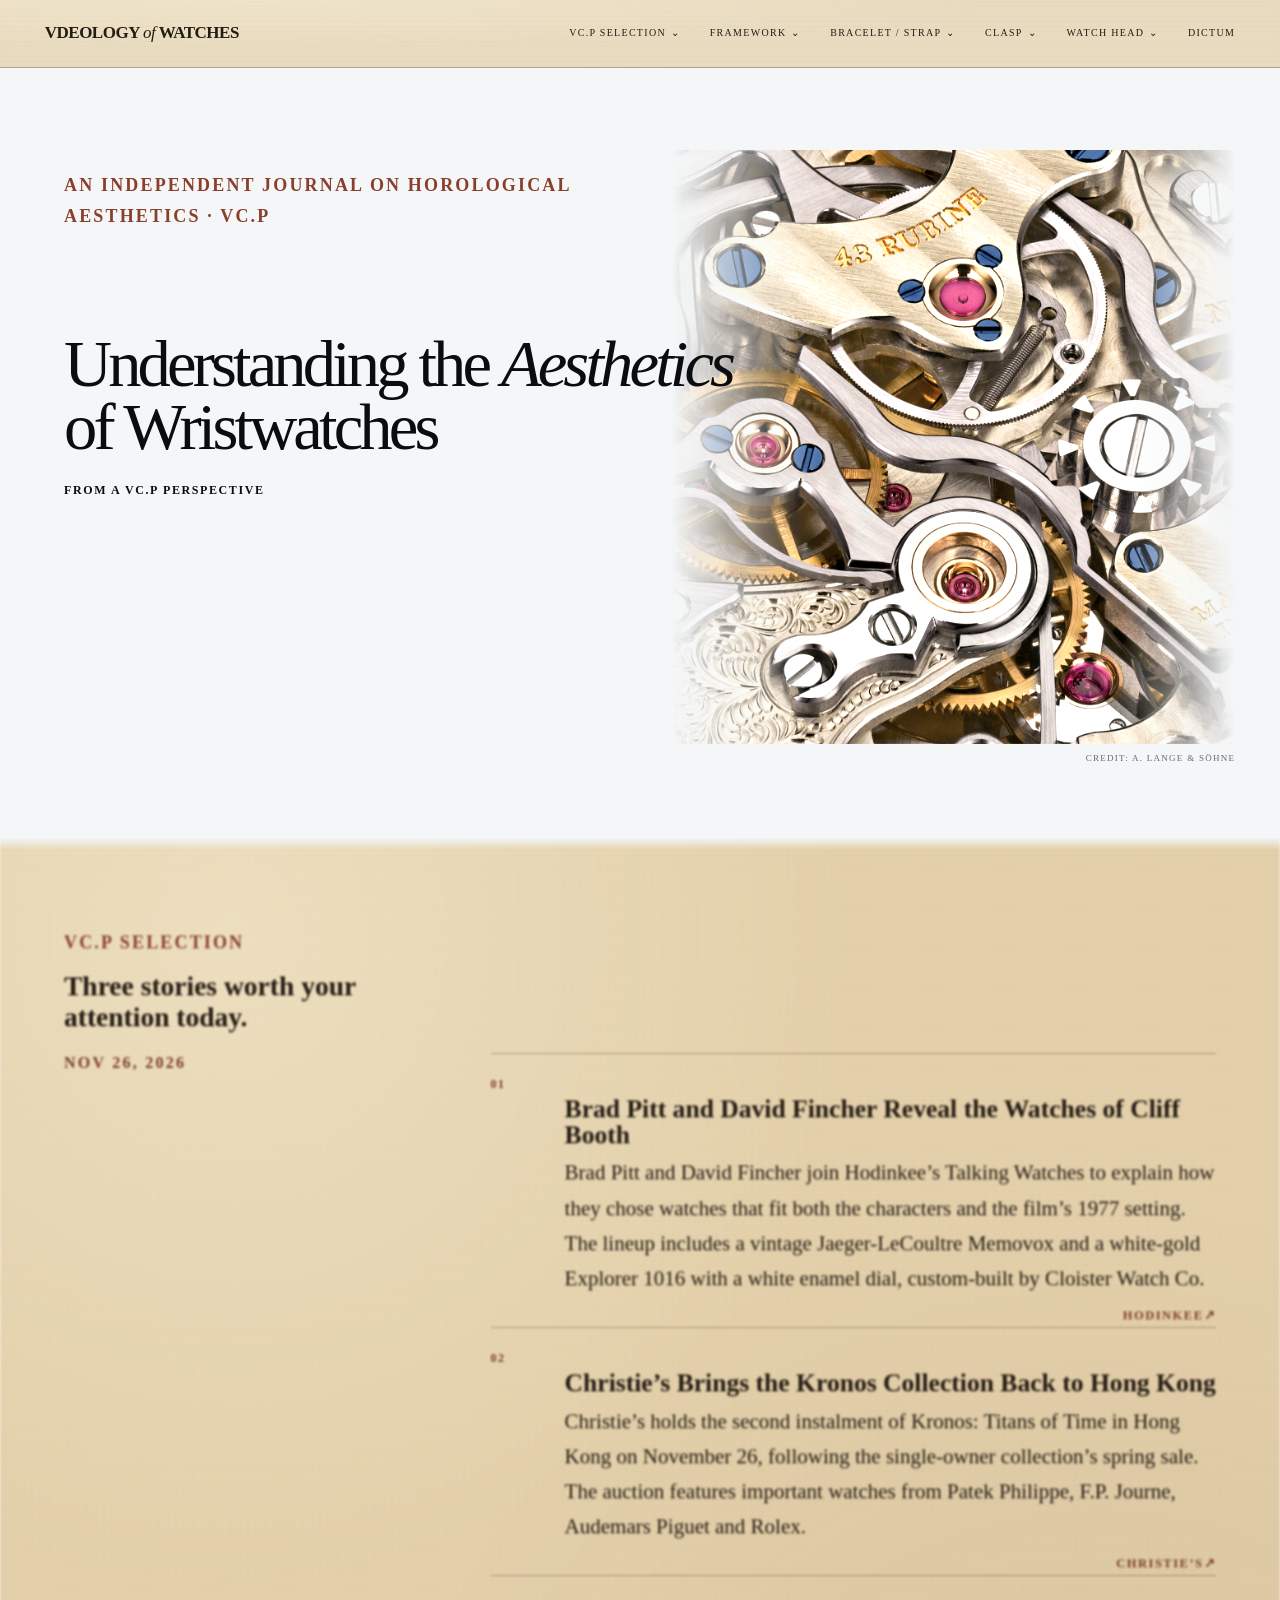
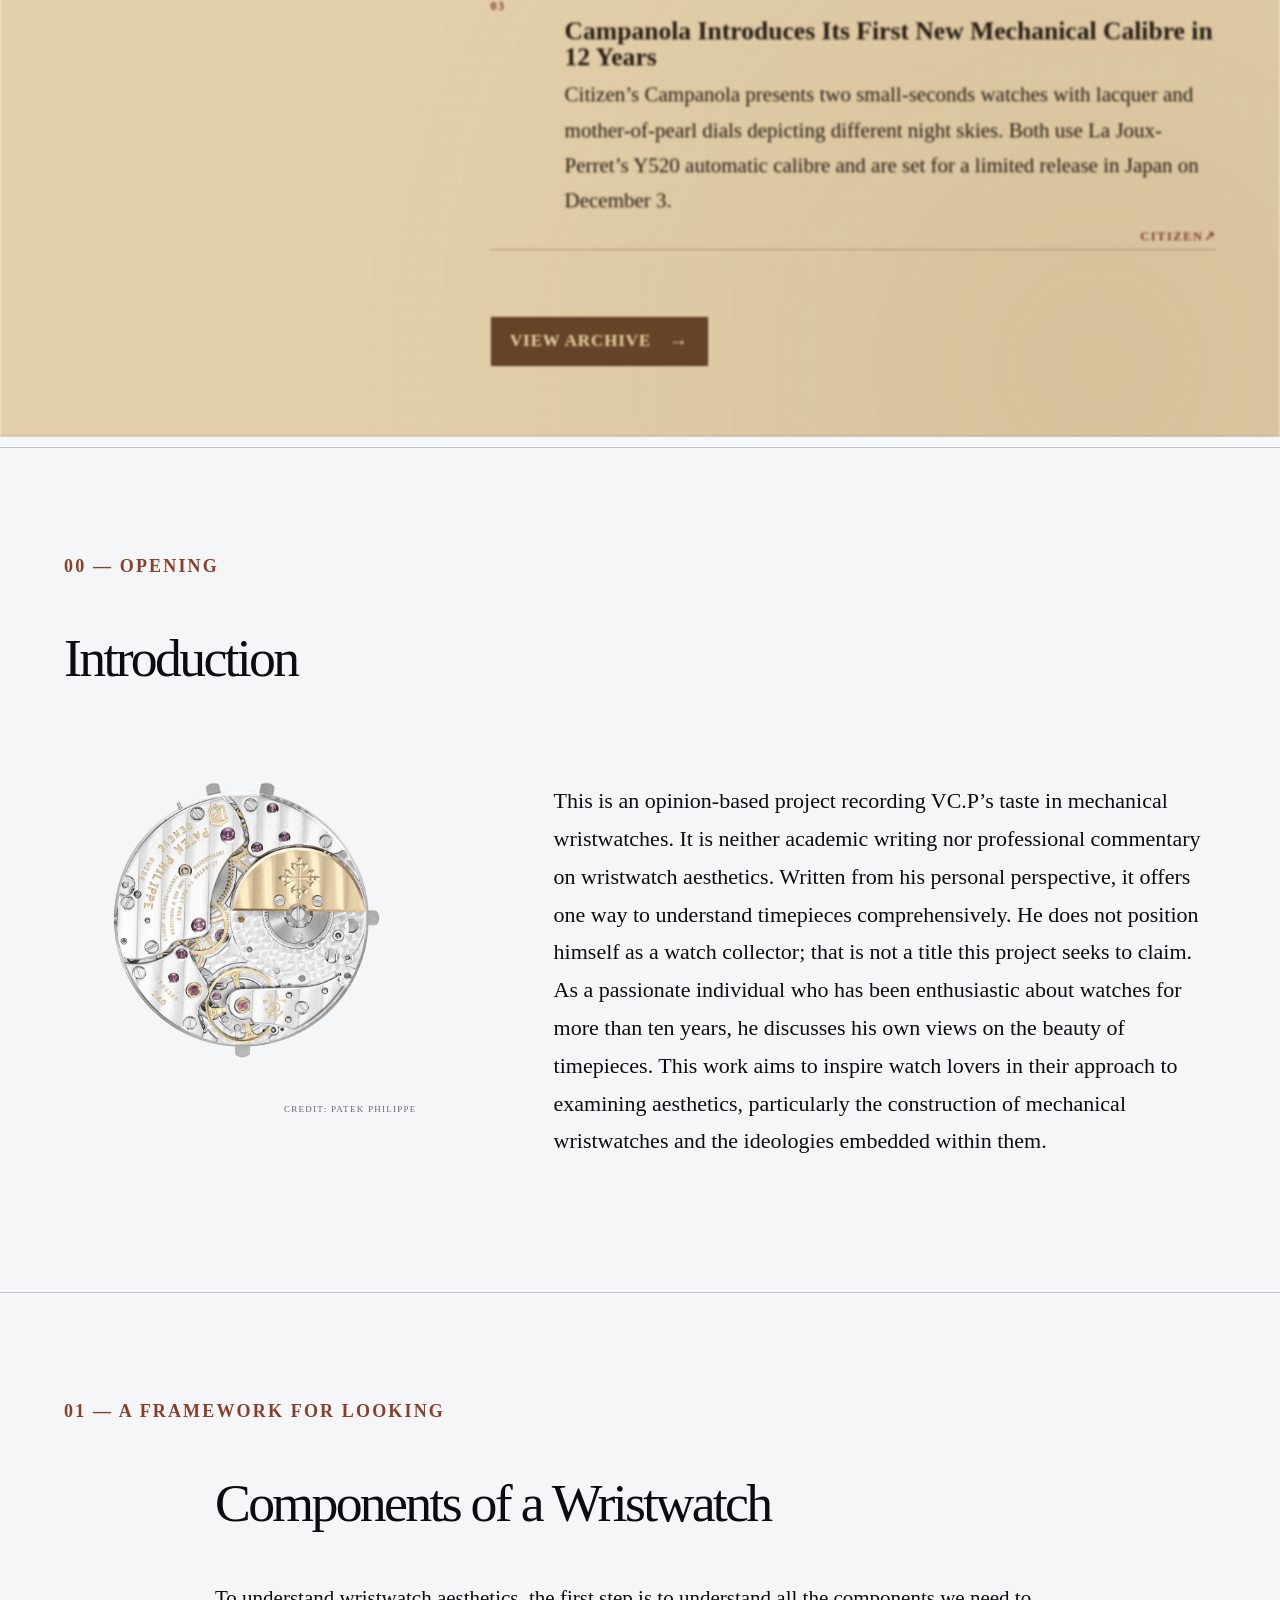
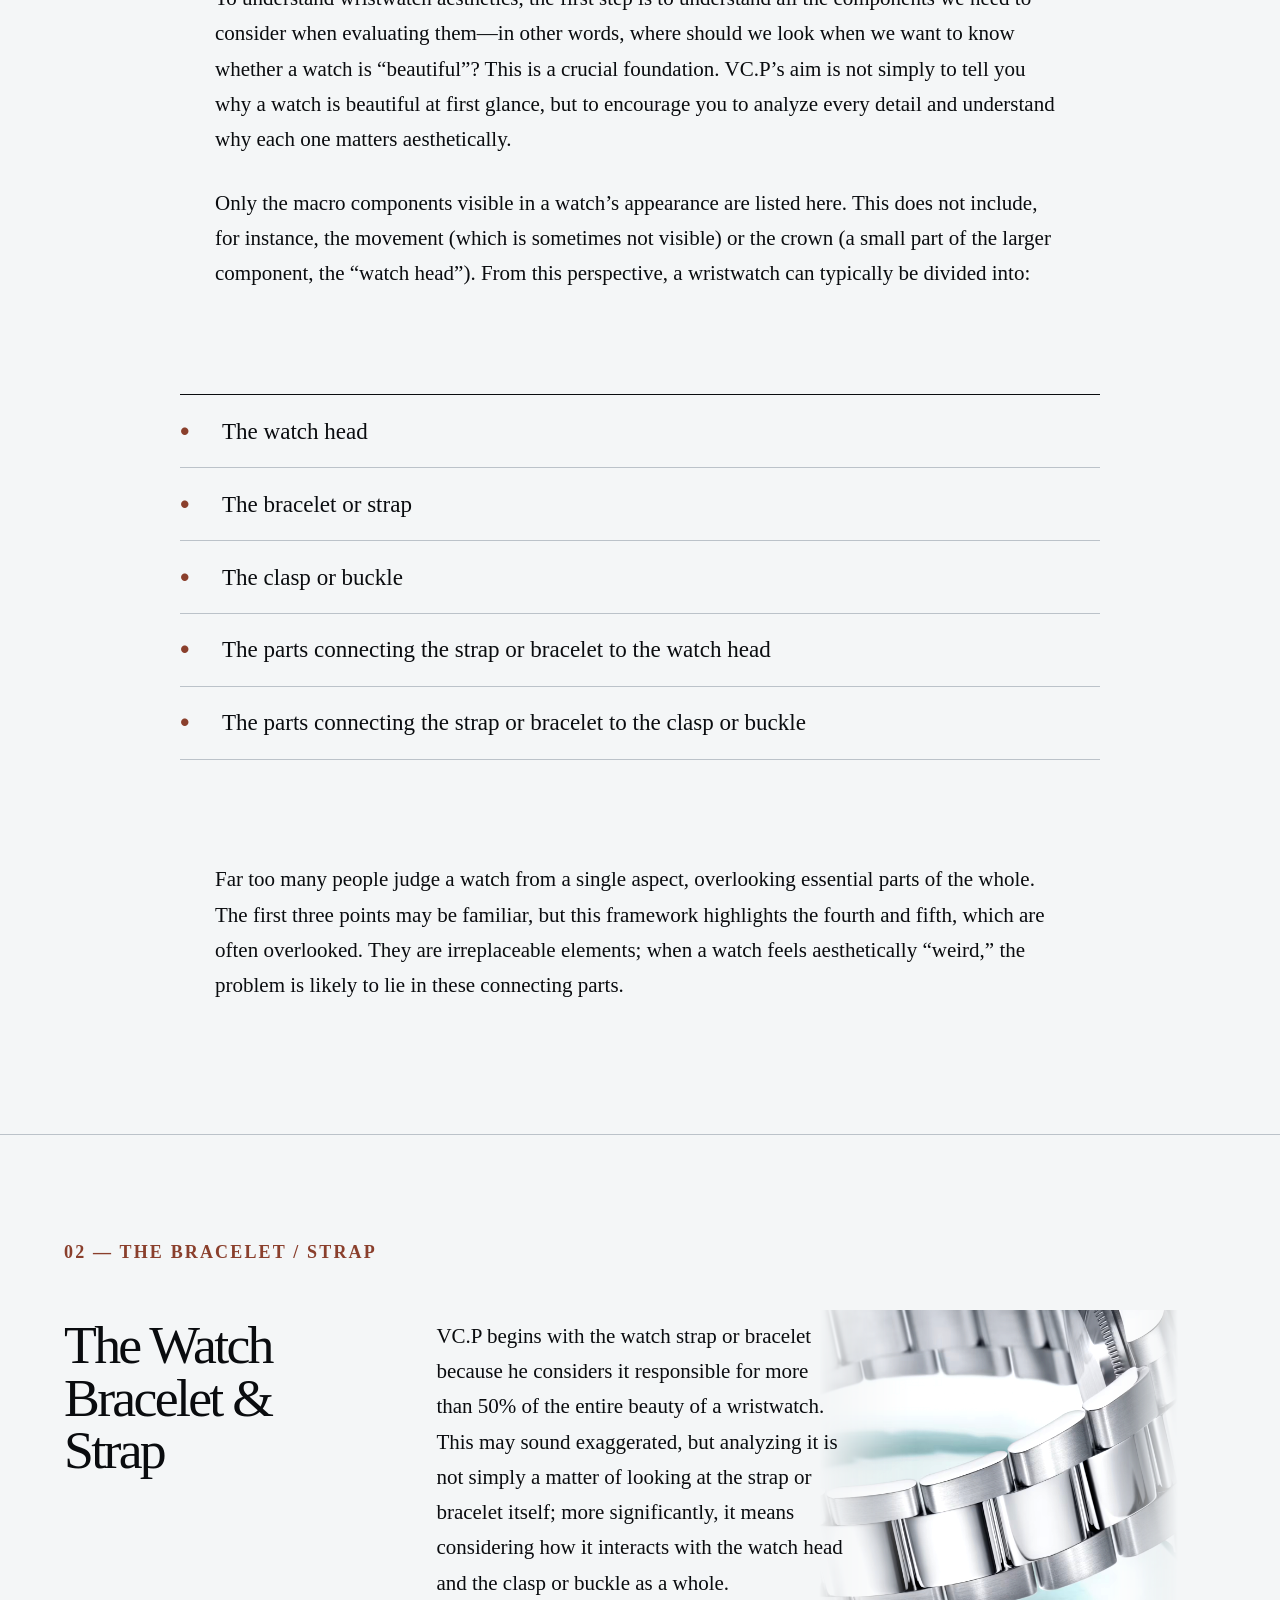
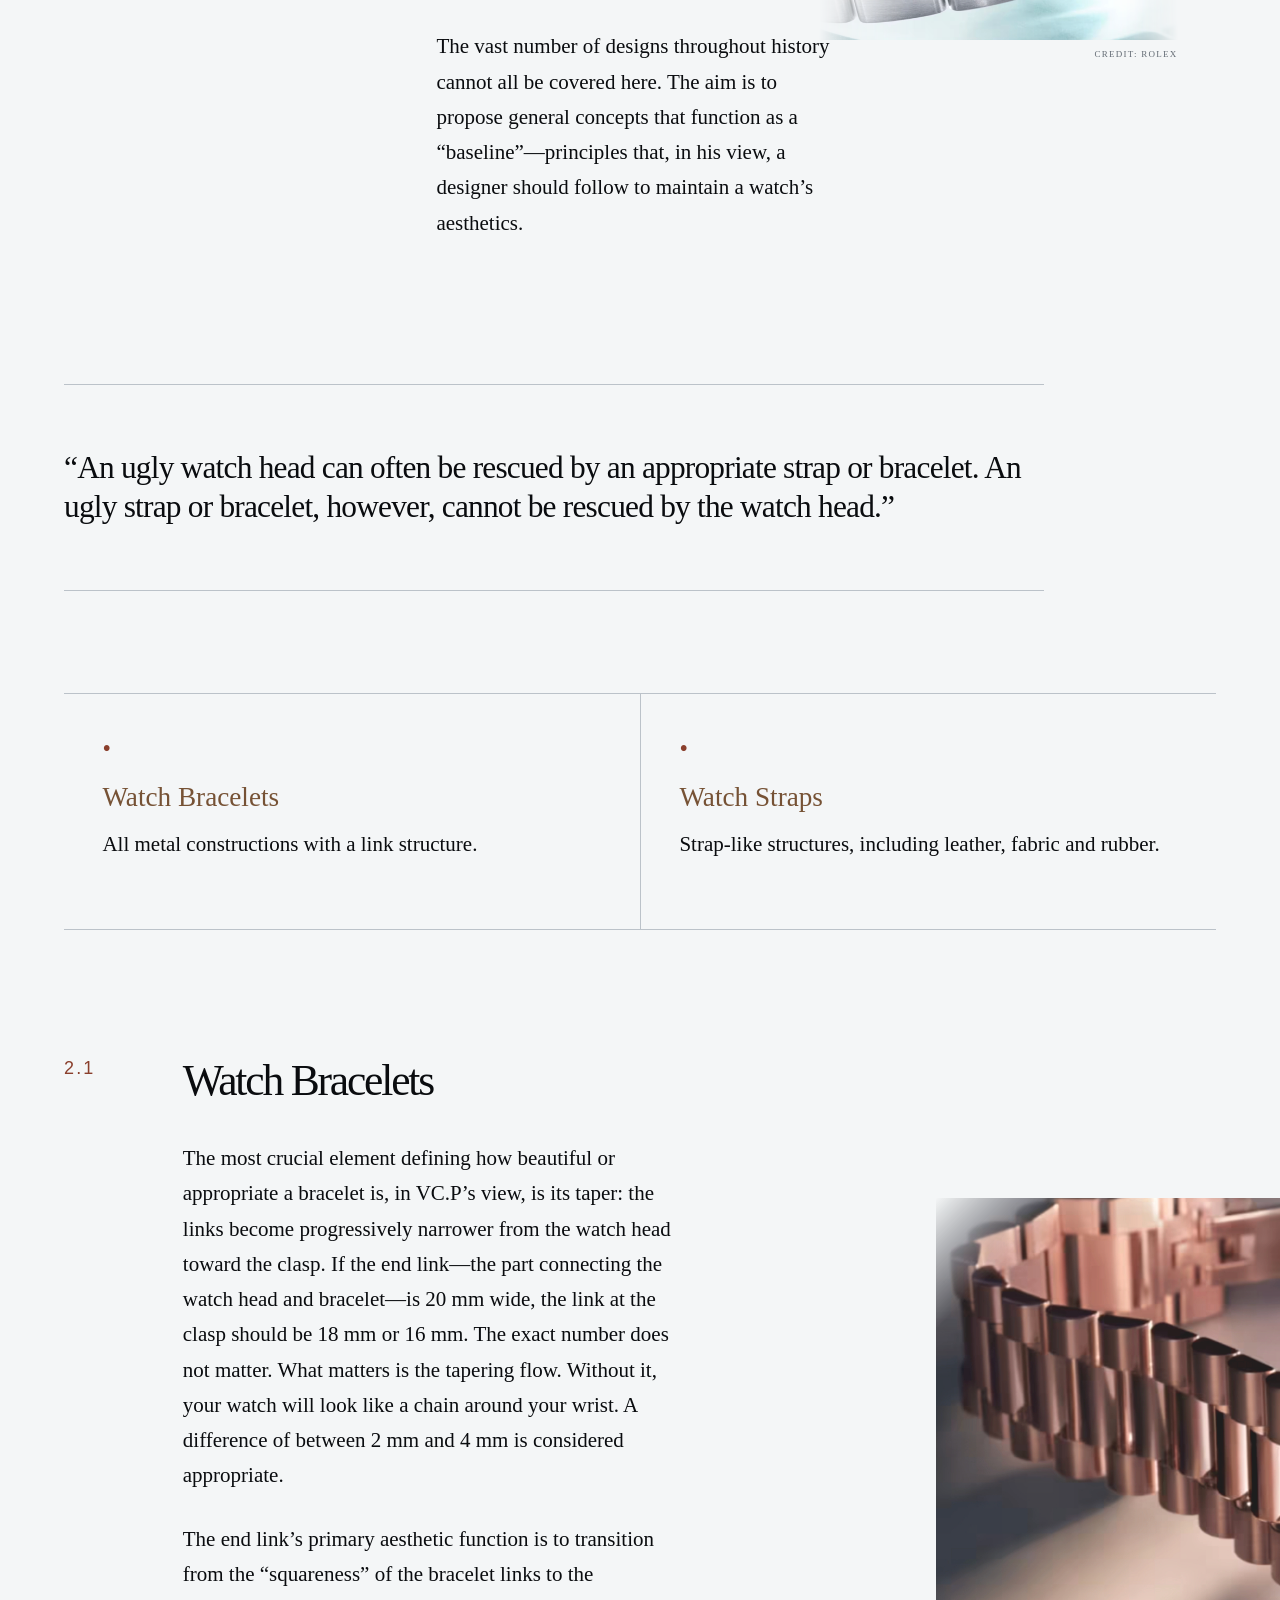
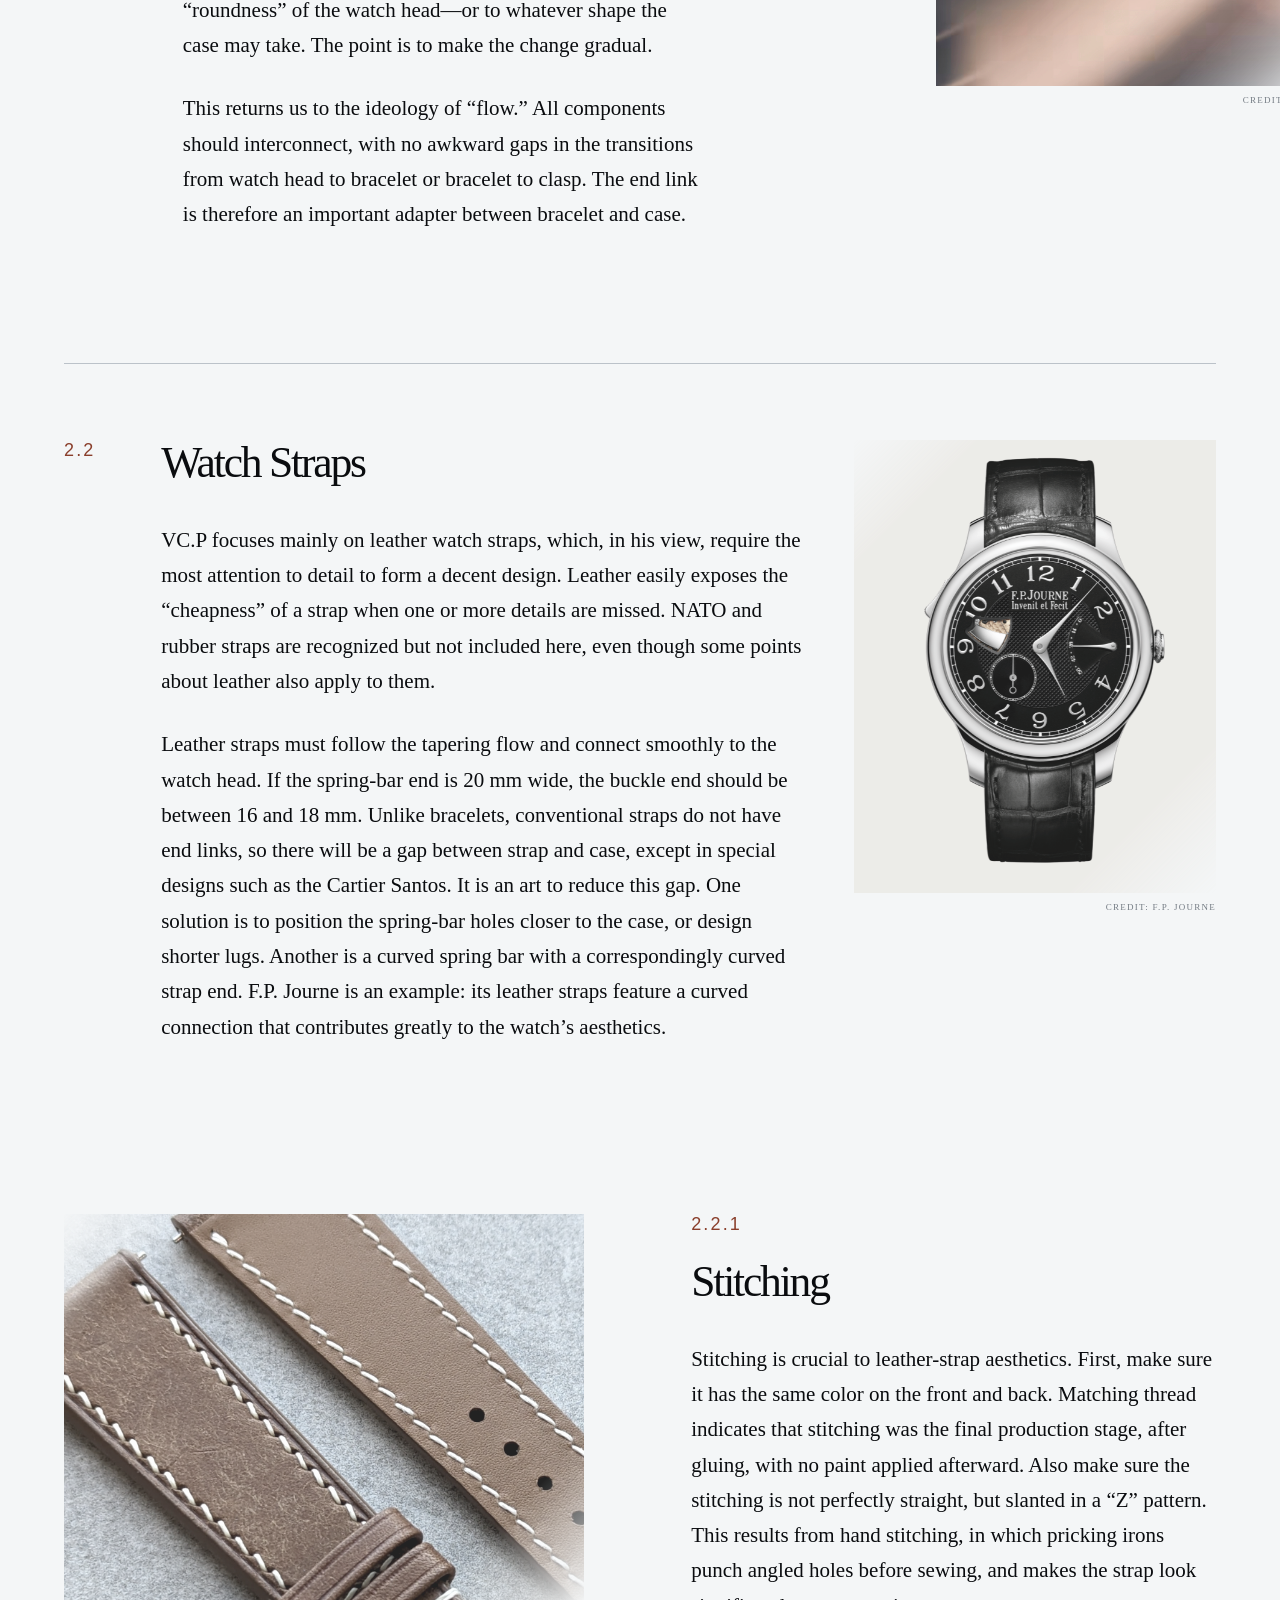
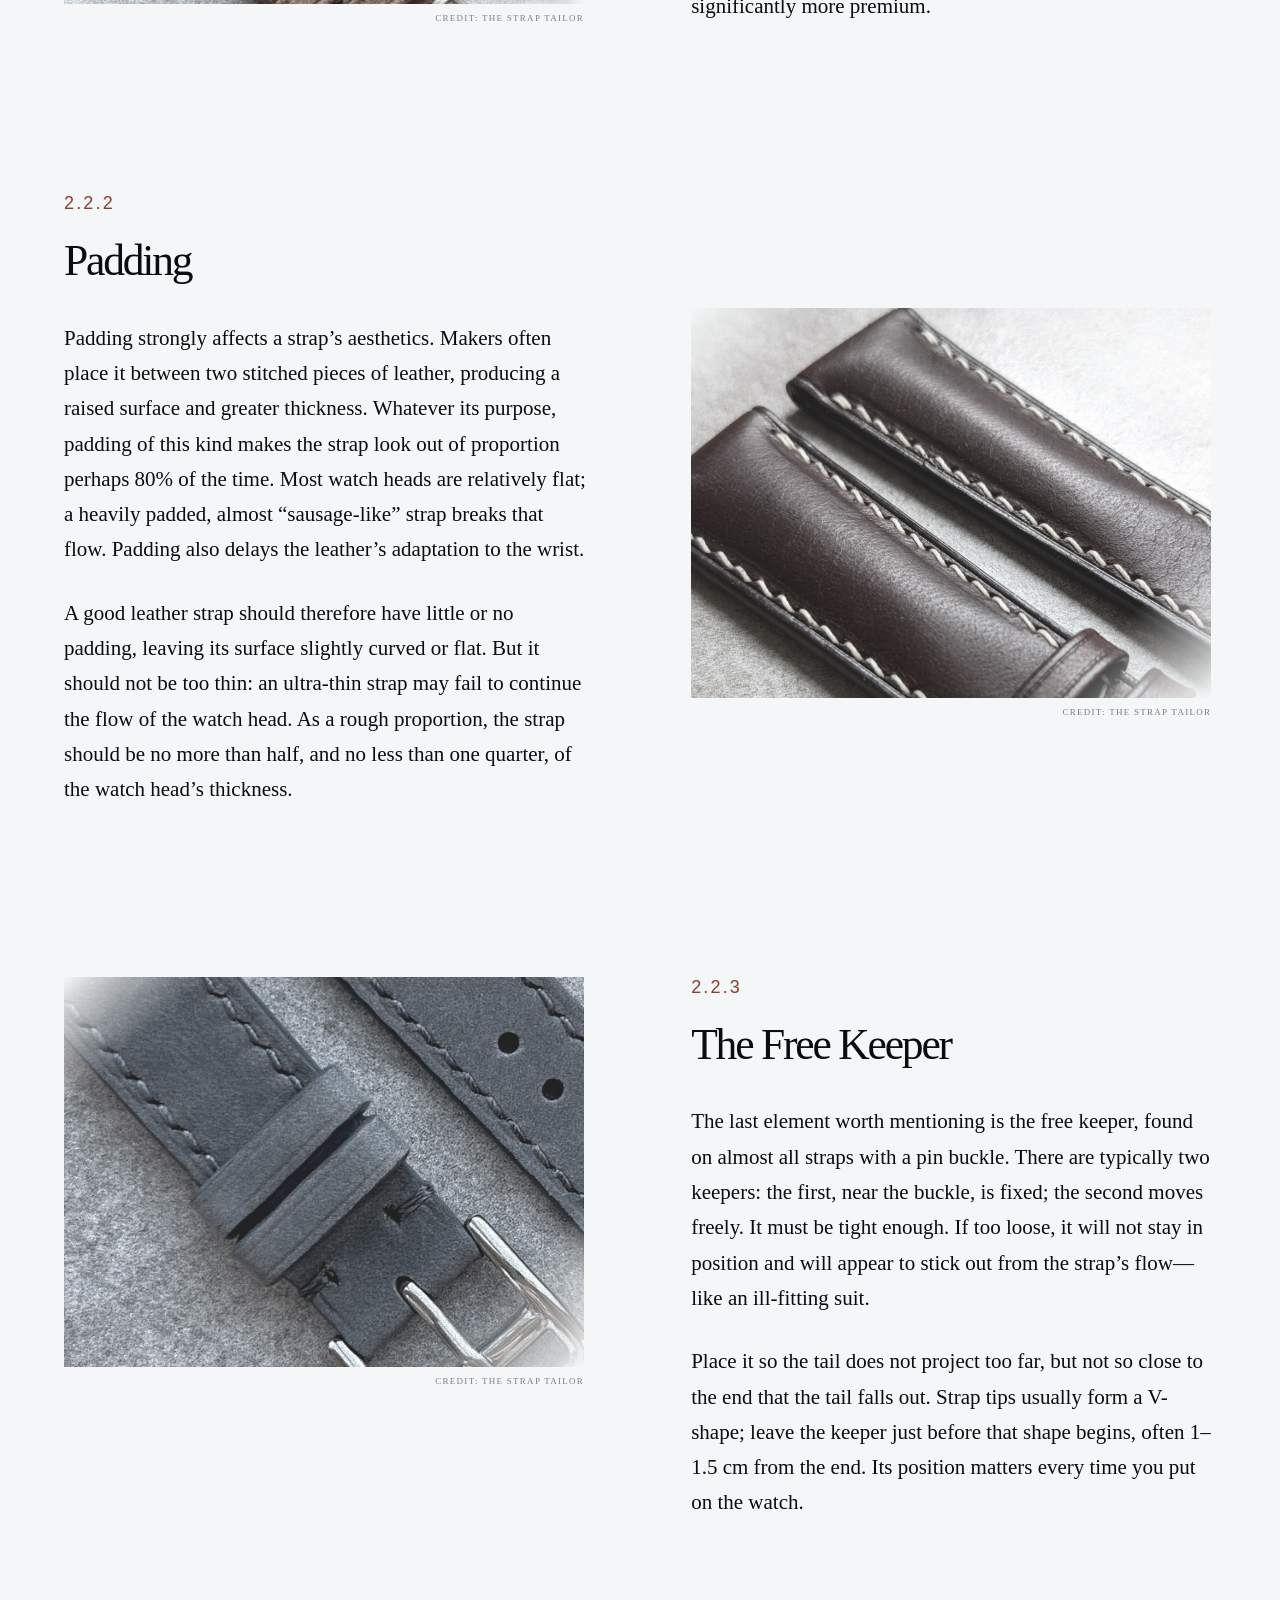
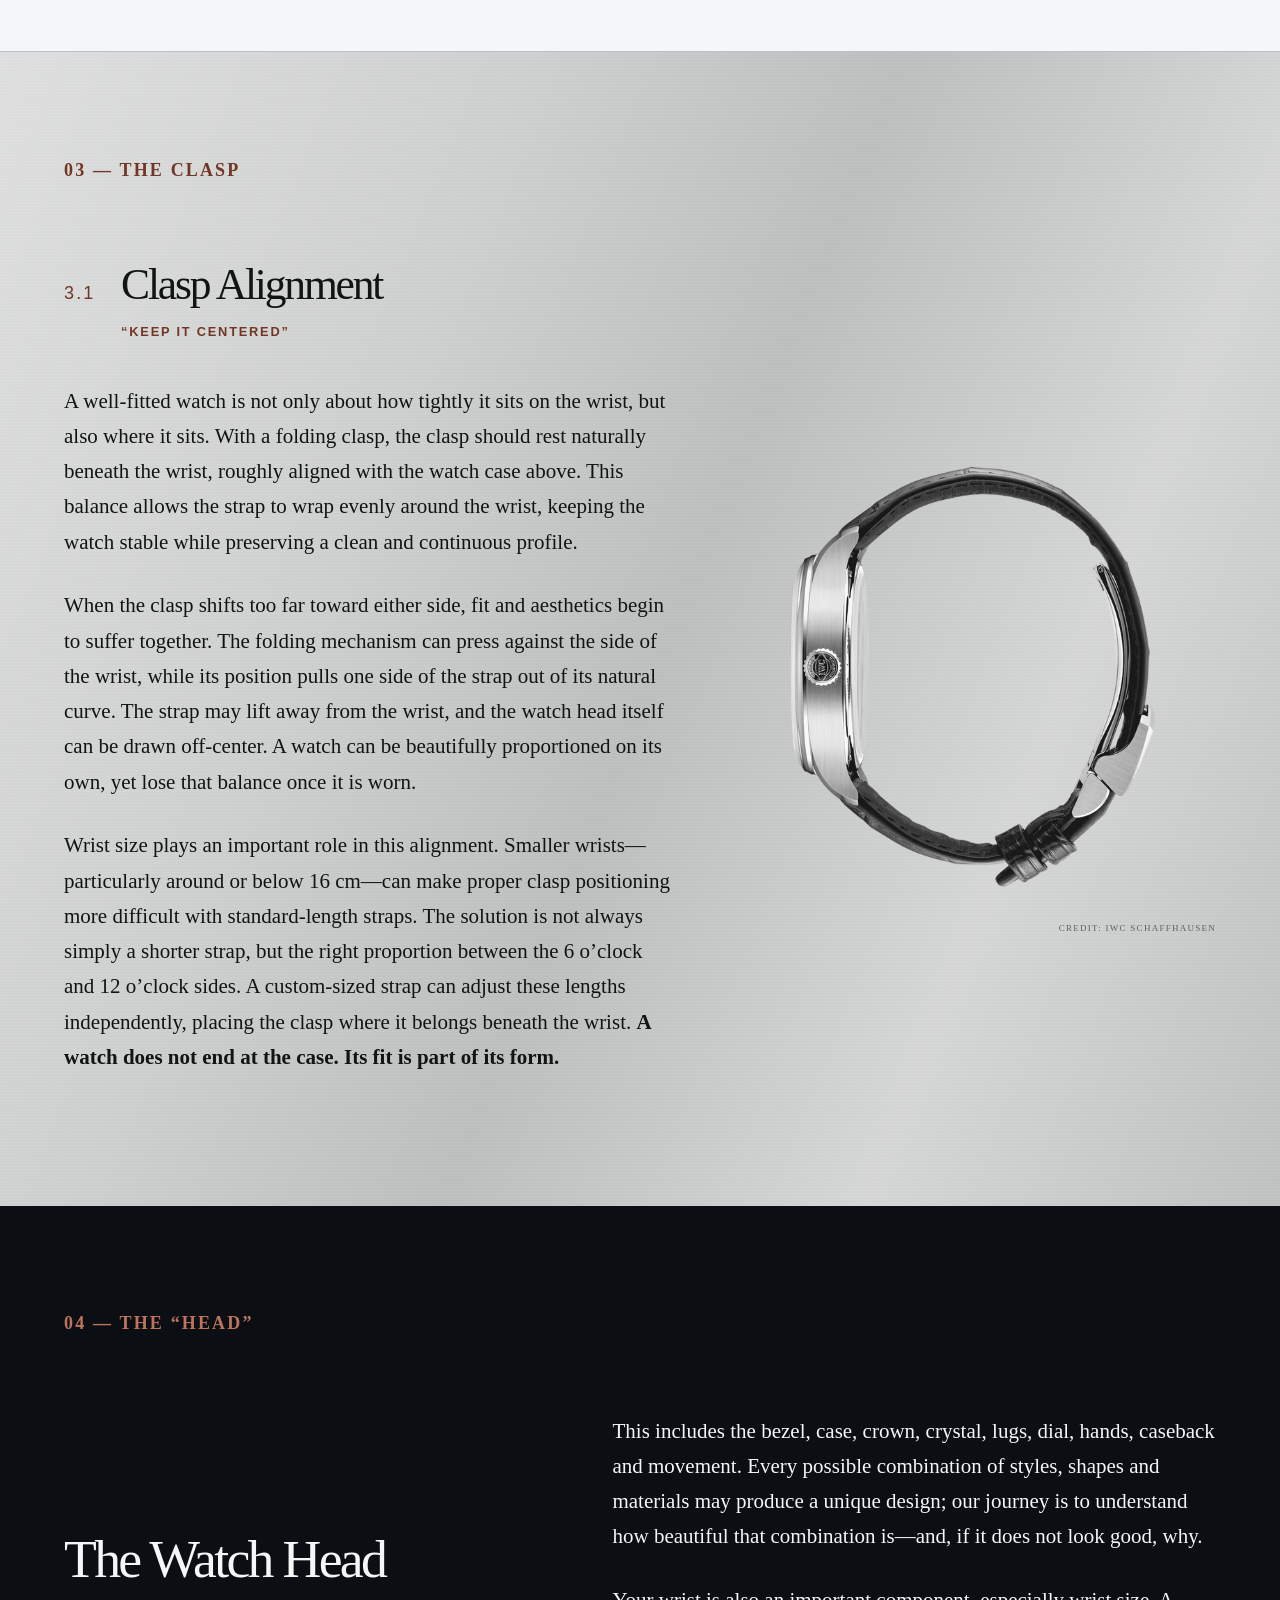
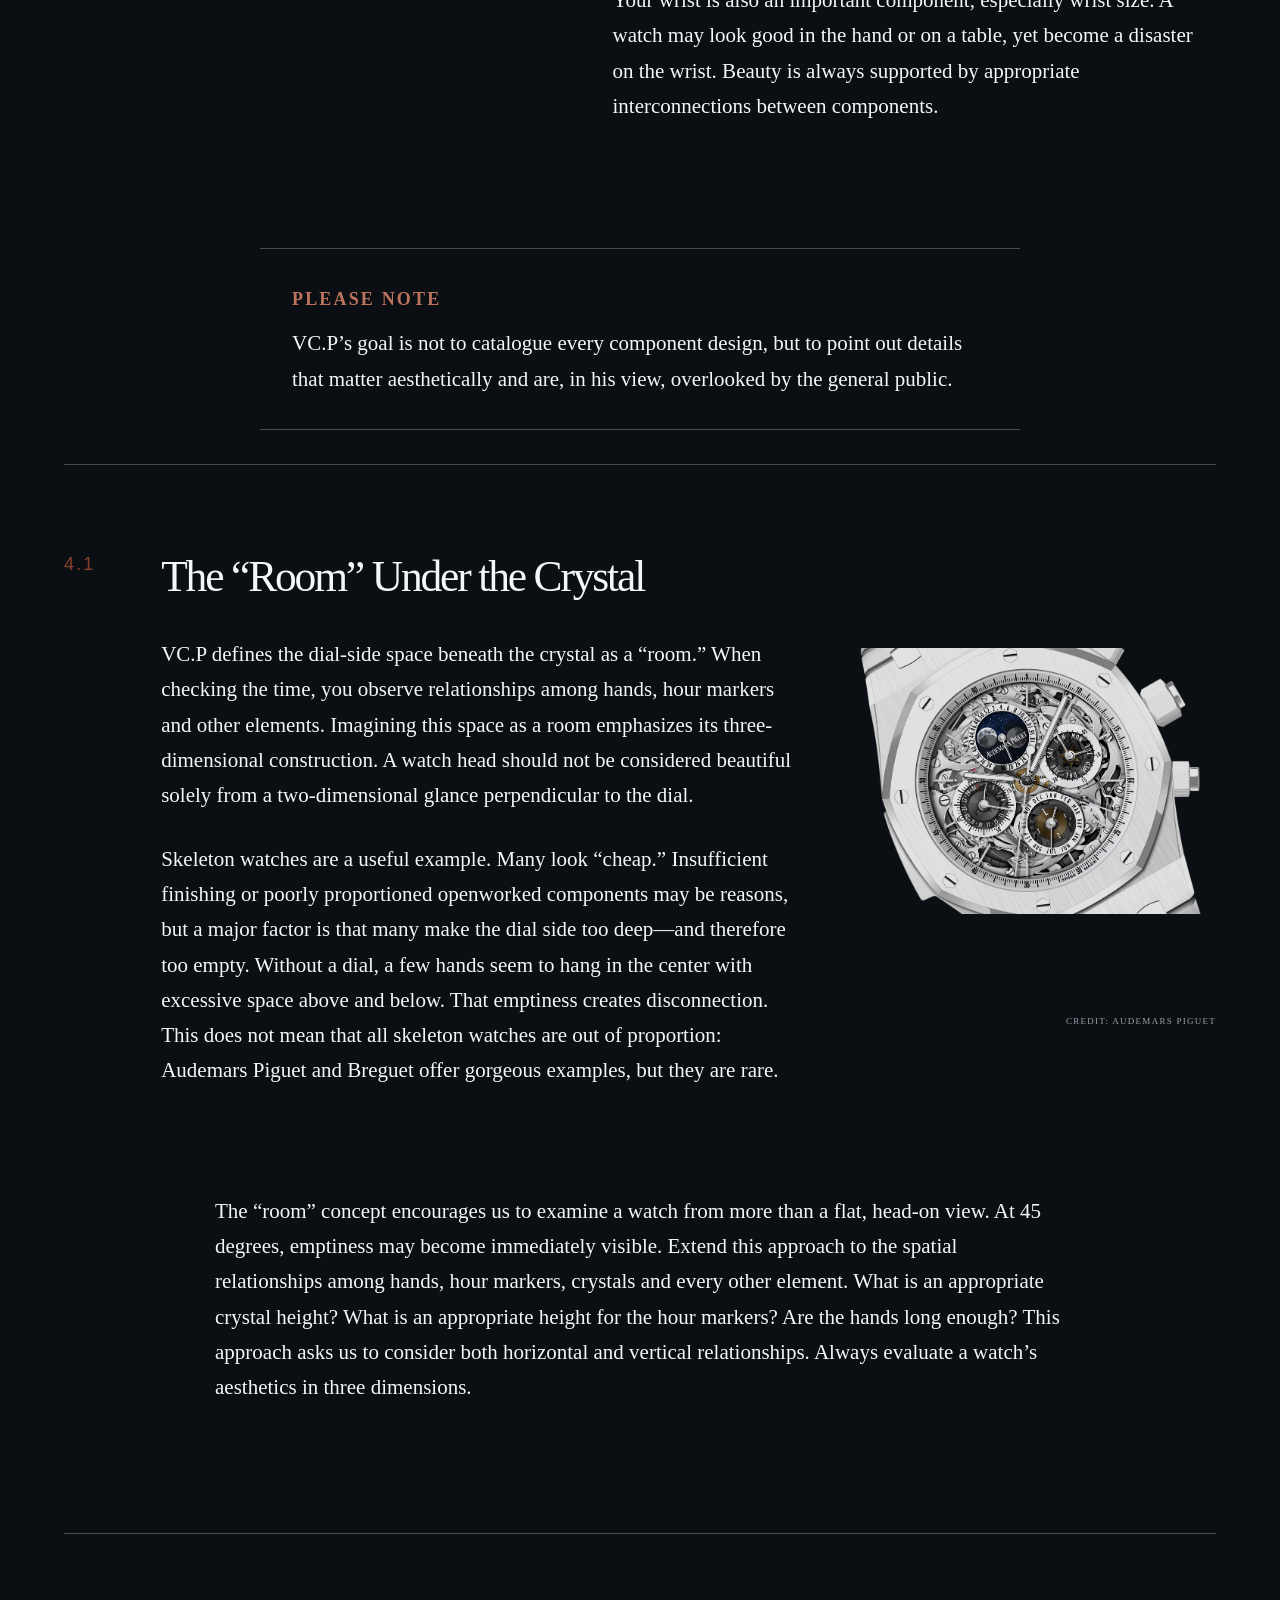
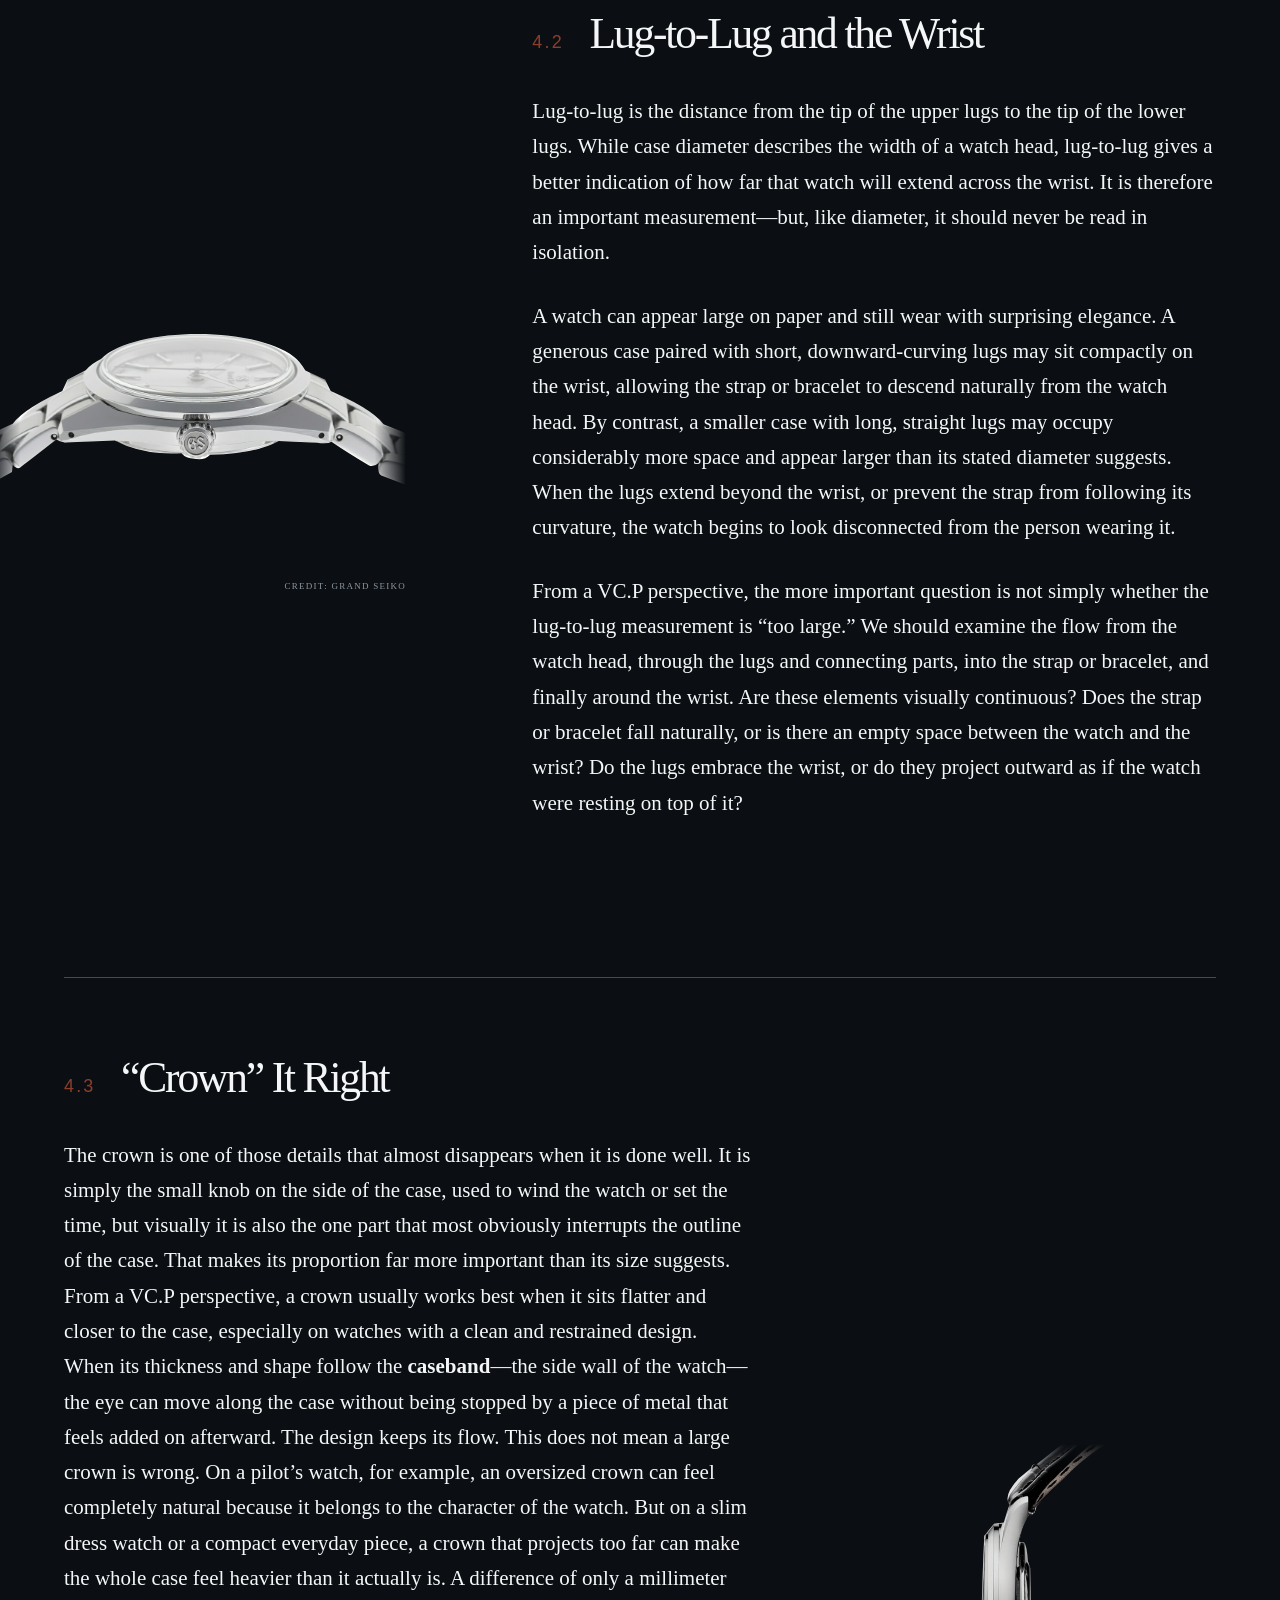
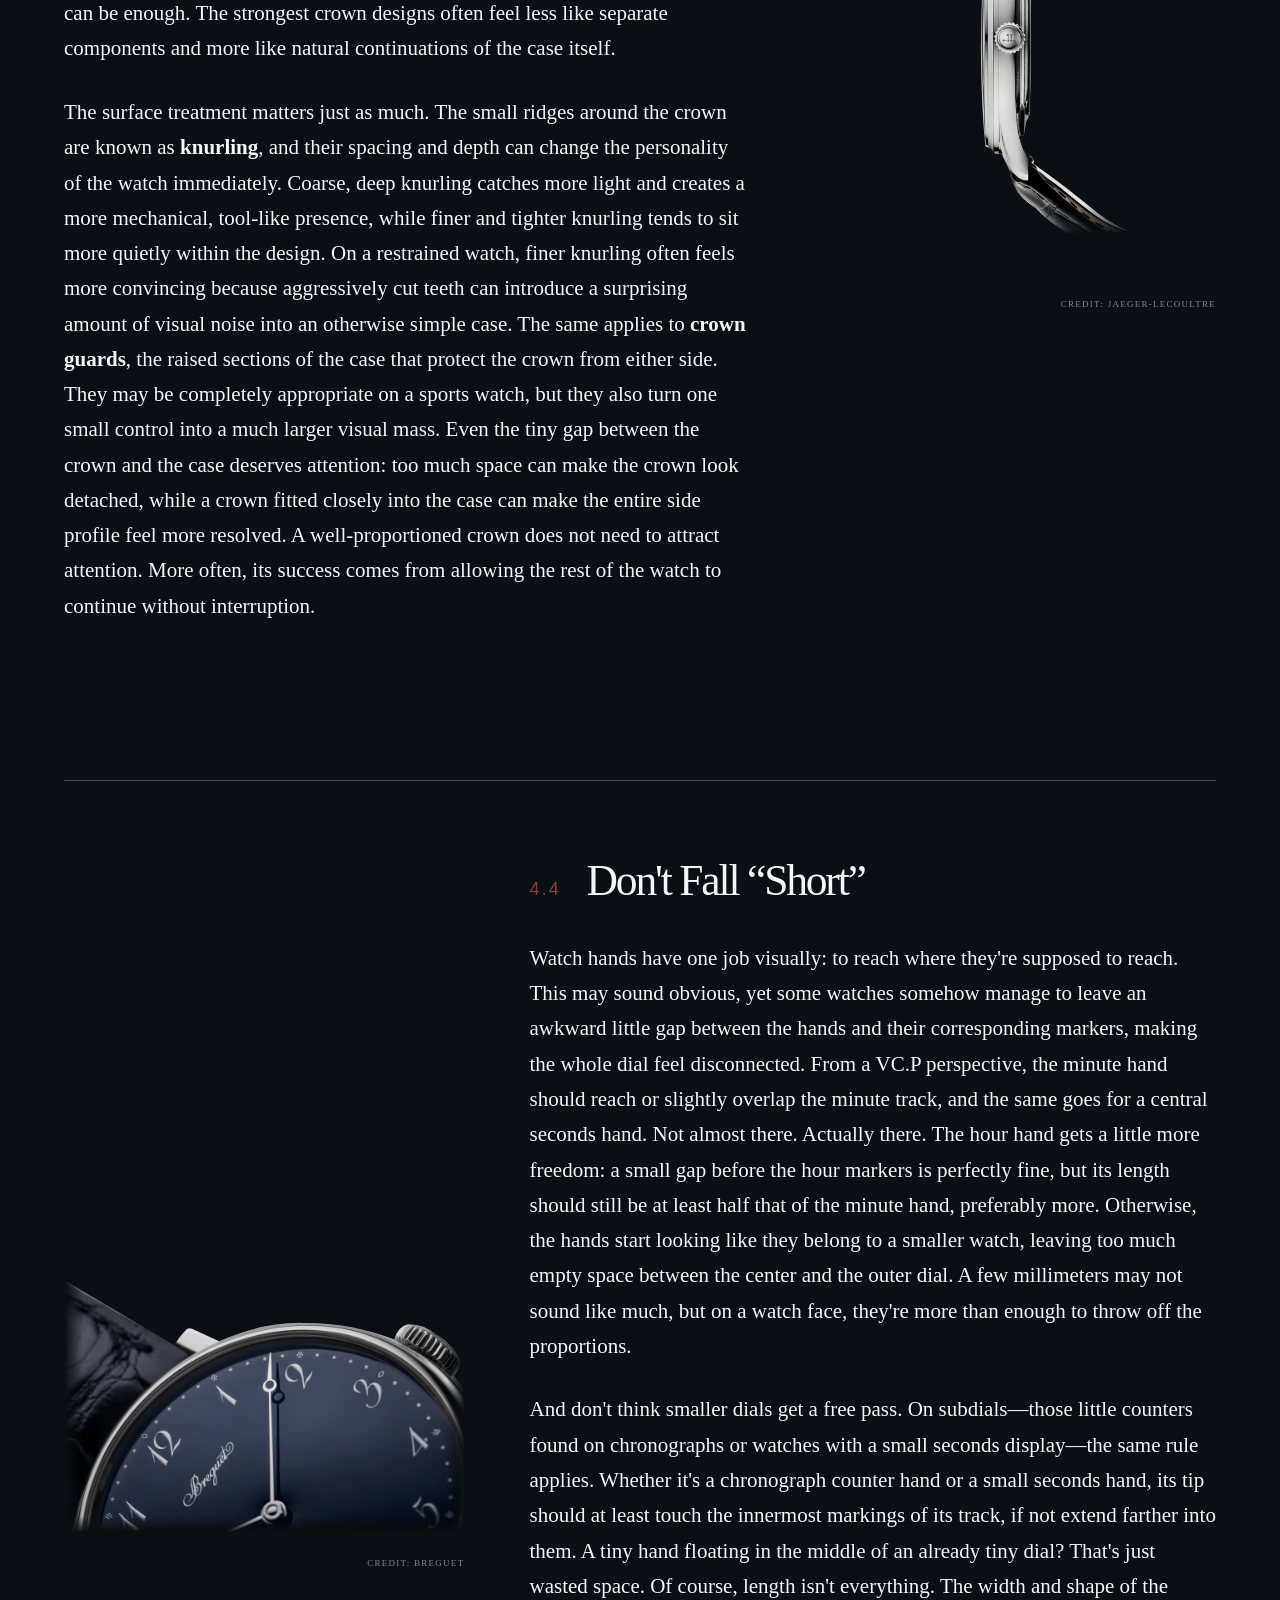
==== commit 84c18c76: "Remove the background from the Jaeger-LeCoultre crown photograph" ====
--- a/index.html
+++ b/index.html
@@ -1,4 +1,4 @@
-<!DOCTYPE html><html lang="en"><head><meta charSet="utf-8"/><meta name="viewport" content="width=device-width, initial-scale=1"/><link rel="icon" type="image/svg+xml" sizes="any" href="/favicon-hands-v2.svg"/><link rel="icon" type="image/png" sizes="32x32" href="/favicon-hands-v2-32.png"/><link rel="icon" type="image/png" sizes="16x16" href="/favicon-hands-v2-16.png"/><link rel="shortcut icon" type="image/x-icon" sizes="32x32" href="/favicon-hands-v2.ico"/><link rel="apple-touch-icon" sizes="180x180" href="/apple-touch-icon-180x180-hands-v3.png"/><link rel="apple-touch-icon" sizes="167x167" href="/apple-touch-icon-167x167-hands-v3.png"/><link rel="apple-touch-icon" sizes="152x152" href="/apple-touch-icon-152x152-hands-v3.png"/><link rel="apple-touch-icon" sizes="120x120" href="/apple-touch-icon-120x120-hands-v3.png"/><link rel="apple-touch-icon-precomposed" href="/apple-touch-icon-precomposed.png"/><meta name="apple-mobile-web-app-title" content="Vdeology"/><link rel="manifest" href="./site.webmanifest?v=hands-v1"/><meta name="theme-color" content="#07090b"/><meta name="msapplication-TileColor" content="#07090b"/><meta name="msapplication-TileImage" content="./mstile-150x150.png?v=hands-v1"/><link rel="stylesheet" href="./_next/static/css/index.f4b8a7e.css?v=20261127-gs-contour-final" data-rsc-css-href="./_next/static/css/index.f4b8a7e.css?v=20261127-dont-fall-short" data-precedence="vite-rsc/importer-resources"/><title>Vdeology of Watches</title><meta name="description" content="An independent journal on horological aesthetics."/><script defer src="./home-scroll.js?v=bracelet-transition"></script><link rel="stylesheet" href="./home-mobile-entry.css"/><link rel="stylesheet" href="./responsive-refinements.css?v=photo-centered"/><script defer src="./mobile-nav.js"></script></head><body><svg class="asset-filters" aria-hidden="true" width="0" height="0"><filter id="lange-key" color-interpolation-filters="sRGB"><feColorMatrix type="matrix" values="1 0 0 0 0 0 1 0 0 0 0 0 1 0 0 -1.55 -1.55 -1.55 0 4.5"/></filter></svg><main><header><a href="#top" class="logo">Vdeology <i>of</i> Watches</a><nav><div class="selection-dropdown"><a href="#selection">VC.P Selection</a><button type="button" aria-label="Open VC.P Selection menu">⌄</button><div class="selection-dropdown-menu">
+<!DOCTYPE html><html lang="en"><head><meta charSet="utf-8"/><meta name="viewport" content="width=device-width, initial-scale=1"/><link rel="icon" type="image/svg+xml" sizes="any" href="/favicon-hands-v2.svg"/><link rel="icon" type="image/png" sizes="32x32" href="/favicon-hands-v2-32.png"/><link rel="icon" type="image/png" sizes="16x16" href="/favicon-hands-v2-16.png"/><link rel="shortcut icon" type="image/x-icon" sizes="32x32" href="/favicon-hands-v2.ico"/><link rel="apple-touch-icon" sizes="180x180" href="/apple-touch-icon-180x180-hands-v3.png"/><link rel="apple-touch-icon" sizes="167x167" href="/apple-touch-icon-167x167-hands-v3.png"/><link rel="apple-touch-icon" sizes="152x152" href="/apple-touch-icon-152x152-hands-v3.png"/><link rel="apple-touch-icon" sizes="120x120" href="/apple-touch-icon-120x120-hands-v3.png"/><link rel="apple-touch-icon-precomposed" href="/apple-touch-icon-precomposed.png"/><meta name="apple-mobile-web-app-title" content="Vdeology"/><link rel="manifest" href="./site.webmanifest?v=hands-v1"/><meta name="theme-color" content="#07090b"/><meta name="msapplication-TileColor" content="#07090b"/><meta name="msapplication-TileImage" content="./mstile-150x150.png?v=hands-v1"/><link rel="stylesheet" href="./_next/static/css/index.f4b8a7e.css?v=20261127-crown-contour" data-rsc-css-href="./_next/static/css/index.f4b8a7e.css?v=20261127-dont-fall-short" data-precedence="vite-rsc/importer-resources"/><title>Vdeology of Watches</title><meta name="description" content="An independent journal on horological aesthetics."/><script defer src="./home-scroll.js?v=bracelet-transition"></script><link rel="stylesheet" href="./home-mobile-entry.css"/><link rel="stylesheet" href="./responsive-refinements.css?v=photo-centered"/><script defer src="./mobile-nav.js"></script></head><body><svg class="asset-filters" aria-hidden="true" width="0" height="0"><filter id="lange-key" color-interpolation-filters="sRGB"><feColorMatrix type="matrix" values="1 0 0 0 0 0 1 0 0 0 0 0 1 0 0 -1.55 -1.55 -1.55 0 4.5"/></filter></svg><main><header><a href="#top" class="logo">Vdeology <i>of</i> Watches</a><nav><div class="selection-dropdown"><a href="#selection">VC.P Selection</a><button type="button" aria-label="Open VC.P Selection menu">⌄</button><div class="selection-dropdown-menu">
 <a href="./selection-archive.html?issue=20261126">VC.P Selection Archive</a></div></div><div class="selection-dropdown section-dropdown"><a href="#framework">Framework</a><button type="button" aria-label="Open Framework menu">⌄</button><div class="selection-dropdown-menu"><a href="#opening">Opening</a><a href="#framework">Components</a></div></div><div class="selection-dropdown section-dropdown"><a href="#bracelets">Bracelet / Strap</a><button type="button" aria-label="Open Bracelet and Strap menu">⌄</button><div class="selection-dropdown-menu"><a href="#watch-bracelets">Watch Bracelets</a><a href="#straps">Watch Straps</a></div></div><div class="selection-dropdown section-dropdown"><a href="#clasp-alignment">Clasp</a><button type="button" aria-label="Open Clasp menu">⌄</button><div class="selection-dropdown-menu"><a href="#clasp-alignment">Clasp Alignment</a></div></div><div class="selection-dropdown section-dropdown"><a href="#head">Watch Head</a><button type="button" aria-label="Open Watch Head menu">⌄</button><div class="selection-dropdown-menu"><a href="#crystal-room">Room Under Crystal</a><a href="#lug-to-lug">Lug-to-Lug</a><a href="#crown">Crown</a><a href="#hand-length">Don't Fall “Short”</a></div></div><a href="#dictums" onclick="var d=document.getElementById('dictums'),go=function(b){window.scrollTo({top:d.getBoundingClientRect().top+window.scrollY-118,behavior:b})};go('smooth');setTimeout(function(){go('auto')},500);setTimeout(function(){go('auto')},1200);return false;">Dictum</a></nav></header><section class="hero" id="top"><div class="eyebrow">An independent journal on horological aesthetics · VC.P</div><h1>Understanding the <em>Aesthetics</em> of Wristwatches</h1><div class="meta"><span>From a VC.P Perspective</span></div><figure><img src="./images/hero-lange.jpg" alt="A. Lange &amp; Söhne watch detail" loading="lazy"/><figcaption>Credit: <!-- -->A. Lange &amp; Söhne</figcaption></figure></section>
 <section id="selection" aria-labelledby="selection-title"><div class="selection-heading"><div class="eyebrow" id="selection-title">VC.P Selection</div><p>Three stories worth your attention today.</p></div><div class="selection-date"><time dateTime="2026-11-26">Nov 26, 2026</time></div><ol class="selection-list"><li><span class="selection-number">01</span><div><h3>Brad Pitt and David Fincher Reveal the Watches of Cliff Booth</h3><p>Brad Pitt and David Fincher join Hodinkee’s Talking Watches to explain how they chose watches that fit both the characters and the film’s 1977 setting. The lineup includes a vintage Jaeger-LeCoultre Memovox and a white-gold Explorer 1016 with a white enamel dial, custom-built by Cloister Watch Co.</p><p class="selection-citations"><a class="selection-source" href="https://www.hodinkee.com/articles/with-brad-pitt-and-david-fincher" target="_blank" rel="noreferrer">Hodinkee</a></p></div></li><li><span class="selection-number">02</span><div><h3>Christie’s Brings the Kronos Collection Back to Hong Kong</h3><p>Christie’s holds the second instalment of Kronos: Titans of Time in Hong Kong on November 26, following the single-owner collection’s spring sale. The auction features important watches from Patek Philippe, F.P. Journe, Audemars Piguet and Rolex.</p><p class="selection-citations"><a class="selection-source" href="https://www.christies.com/en/auction/auction-31134/overview" target="_blank" rel="noreferrer">Christie’s</a></p></div></li><li><span class="selection-number">03</span><div><h3>Campanola Introduces Its First New Mechanical Calibre in 12 Years</h3><p>Citizen’s Campanola presents two small-seconds watches with lacquer and mother-of-pearl dials depicting different night skies. Both use La Joux-Perret’s Y520 automatic calibre and are set for a limited release in Japan on December 3.</p><p class="selection-citations"><a class="selection-source" href="https://www.citizen.jp/news/2026/20261110.html" target="_blank" rel="noreferrer">Citizen</a></p></div></li></ol><a class="selection-archive-link" href="./selection-archive.html?issue=20261126">View Archive <span aria-hidden="true">→</span></a></section>
 <section id="opening"><div class="eyebrow">00 — Opening</div><div class="split"><div><h2>Introduction</h2><figure><img src="./images/patek-abstract.png" alt="Patek Philippe movement" loading="lazy"/><figcaption>Credit: <!-- -->Patek Philippe</figcaption></figure></div><p class="lead">This is an opinion-based project recording VC.P’s taste in mechanical wristwatches. It is neither academic writing nor professional commentary on wristwatch aesthetics. Written from his personal perspective, it offers one way to understand timepieces comprehensively. He does not position himself as a watch collector; that is not a title this project seeks to claim. As a passionate individual who has been enthusiastic about watches for more than ten years, he discusses his own views on the beauty of timepieces. This work aims to inspire watch lovers in their approach to examining aesthetics, particularly the construction of mechanical wristwatches and the ideologies embedded within them.</p></div></section><section id="framework"><div class="eyebrow">01 — A framework for looking</div><div class="copy"><h2>Components of a Wristwatch</h2><p>To understand wristwatch aesthetics, the first step is to understand all the components we need to consider when evaluating them—in other words, where should we look when we want to know whether a watch is “beautiful”? This is a crucial foundation. VC.P’s aim is not simply to tell you why a watch is beautiful at first glance, but to encourage you to analyze every detail and understand why each one matters aesthetically.</p><p>Only the macro components visible in a watch’s appearance are listed here. This does not include, for instance, the movement (which is sometimes not visible) or the crown (a small part of the larger component, the “watch head”). From this perspective, a wristwatch can typically be divided into:</p></div><ol class="parts"><li><b aria-hidden="true">•</b>The watch head</li><li><b aria-hidden="true">•</b>The bracelet or strap</li><li><b aria-hidden="true">•</b>The clasp or buckle</li><li><b aria-hidden="true">•</b><span>The parts connecting the strap or bracelet to the watch head </span></li><li><b aria-hidden="true">•</b><span>The parts connecting the strap or bracelet to the clasp or buckle </span></li></ol><p class="copy">Far too many people judge a watch from a single aspect, overlooking essential parts of the whole. The first three points may be familiar, but this framework highlights the fourth and fifth, which are often overlooked. They are irreplaceable elements; when a watch feels aesthetically “weird,” the problem is likely to lie in these connecting parts.</p></section><section id="bracelets"><figure><img src="./images/rolex-bracelet.jpg" alt="Rolex watch and bracelet" loading="lazy"/><figcaption>Credit: <!-- -->Rolex</figcaption></figure><div class="eyebrow">02 — The bracelet / strap</div><div class="split"><h2>The Watch Bracelet &amp; Strap</h2><div><p>VC.P begins with the watch strap or bracelet because he considers it responsible for more than 50% of the entire beauty of a wristwatch. This may sound exaggerated, but analyzing it is not simply a matter of looking at the strap or bracelet itself; more significantly, it means considering how it interacts with the watch head and the clasp or buckle as a whole.</p><p>The vast number of designs throughout history cannot all be covered here. The aim is to propose general concepts that function as a “baseline”—principles that, in his view, a designer should follow to maintain a watch’s aesthetics.</p></div></div><blockquote>“An ugly watch head can often be rescued by an appropriate strap or bracelet. An ugly strap or bracelet, however, cannot be rescued by the watch head.”</blockquote><div class="cards"><div><small aria-hidden="true">•</small><h3>Watch Bracelets</h3><p>All metal constructions with a link structure.</p></div><div><small aria-hidden="true">•</small><h3>Watch Straps</h3><p>Strap-like structures, including leather, fabric and rubber.</p></div></div><article id="watch-bracelets"><div class="number">2.1</div><div><h3>Watch Bracelets</h3><p>The most crucial element defining how beautiful or appropriate a bracelet is, in VC.P’s view, is its taper: the links become progressively narrower from the watch head toward the clasp. If the end link—the part connecting the watch head and bracelet—is 20 mm wide, the link at the clasp should be 18 mm or 16 mm. The exact number does not matter. What matters is the tapering flow. Without it, your watch will look like a chain around your wrist. A difference of between 2 mm and 4 mm is considered appropriate.</p><p>The end link’s primary aesthetic function is to transition from the “squareness” of the bracelet links to the “roundness” of the watch head—or to whatever shape the case may take. The point is to make the change gradual.</p><p>This returns us to the ideology of “flow.” All components should interconnect, with no awkward gaps in the transitions from watch head to bracelet or bracelet to clasp. The end link is therefore an important adapter between bracelet and case.</p></div><figure><img src="./images/rolex-end-links.jpg" alt="Rolex bracelet end links" loading="lazy"/><figcaption>Credit: <!-- -->Rolex</figcaption></figure></article></section><section id="straps"><article><div class="number">2.2</div><div><h2>Watch Straps</h2><p>VC.P focuses mainly on leather watch straps, which, in his view, require the most attention to detail to form a decent design. Leather easily exposes the “cheapness” of a strap when one or more details are missed. NATO and rubber straps are recognized but not included here, even though some points about leather also apply to them.</p><p>Leather straps must follow the tapering flow and connect smoothly to the watch head. If the spring-bar end is 20 mm wide, the buckle end should be between 16 and 18 mm. Unlike bracelets, conventional straps do not have end links, so there will be a gap between strap and case, except in special designs such as the Cartier Santos. It is an art to reduce this gap. One solution is to position the spring-bar holes closer to the case, or design shorter lugs. Another is a curved spring bar with a correspondingly curved strap end. F.P. Journe is an example: its leather straps feature a curved connection that contributes greatly to the watch’s aesthetics.</p></div><figure><img src="./images/fpj-strap.png" alt="F.P. Journe curved-end strap" loading="lazy"/><figcaption>Credit: <!-- -->F.P. Journe</figcaption></figure></article><div class="detail stitching-detail"><figure><img src="./images/strap-stitching.jpg" alt="Hand-stitched watch strap" loading="lazy"/><figcaption>Credit: <!-- -->The Strap Tailor</figcaption></figure><div><div class="number">2.2.1</div><h3>Stitching</h3><p>Stitching is crucial to leather-strap aesthetics. First, make sure it has the same color on the front and back. Matching thread indicates that stitching was the final production stage, after gluing, with no paint applied afterward. Also make sure the stitching is not perfectly straight, but slanted in a “Z” pattern. This results from hand stitching, in which pricking irons punch angled holes before sewing, and makes the strap look significantly more premium.</p></div></div><div class="detail padding-detail"><div><div class="number">2.2.2</div><h3>Padding</h3><p>Padding strongly affects a strap’s aesthetics. Makers often place it between two stitched pieces of leather, producing a raised surface and greater thickness. Whatever its purpose, padding of this kind makes the strap look out of proportion perhaps 80% of the time. Most watch heads are relatively flat; a heavily padded, almost “sausage-like” strap breaks that flow. Padding also delays the leather’s adaptation to the wrist.</p><p>A good leather strap should therefore have little or no padding, leaving its surface slightly curved or flat. But it should not be too thin: an ultra-thin strap may fail to continue the flow of the watch head. As a rough proportion, the strap should be no more than half, and no less than one quarter, of the watch head’s thickness.</p></div><figure><img src="./images/strap-stuffing.jpg" alt="Side profile of a leather strap" loading="lazy"/><figcaption>Credit: <!-- -->The Strap Tailor</figcaption></figure></div><div class="detail free-keeper-detail"><figure><img src="./images/strap-keeper.jpg" alt="Leather strap and free keeper" loading="lazy"/><figcaption>Credit: <!-- -->The Strap Tailor</figcaption></figure><div><div class="number">2.2.3</div><h3>The Free Keeper</h3><p>The last element worth mentioning is the free keeper, found on almost all straps with a pin buckle. There are typically two keepers: the first, near the buckle, is fixed; the second moves freely. It must be tight enough. If too loose, it will not stay in position and will appear to stick out from the strap’s flow—like an ill-fitting suit.</p><p>Place it so the tail does not project too far, but not so close to the end that the tail falls out. Strap tips usually form a V-shape; leave the keeper just before that shape begins, often 1–1.5 cm from the end. Its position matters every time you put on the watch.</p></div></div></section><section id="clasp-alignment" class="clasp-alignment-section"><div class="eyebrow">03 — The Clasp</div><article class="clasp-alignment-layout"><div class="clasp-alignment-copy"><div class="clasp-heading-row"><span class="number">3.1</span><div class="clasp-heading-text"><h3>Clasp Alignment</h3><p class="section-subtitle">“Keep It Centered”</p></div></div><p>A well-fitted watch is not only about how tightly it sits on the wrist, but also where it sits. With a folding clasp, the clasp should rest naturally beneath the wrist, roughly aligned with the watch case above. This balance allows the strap to wrap evenly around the wrist, keeping the watch stable while preserving a clean and continuous profile.</p><p>When the clasp shifts too far toward either side, fit and aesthetics begin to suffer together. The folding mechanism can press against the side of the wrist, while its position pulls one side of the strap out of its natural curve. The strap may lift away from the wrist, and the watch head itself can be drawn off-center. A watch can be beautifully proportioned on its own, yet lose that balance once it is worn.</p><p>Wrist size plays an important role in this alignment. Smaller wrists—particularly around or below 16 cm—can make proper clasp positioning more difficult with standard-length straps. The solution is not always simply a shorter strap, but the right proportion between the 6 o’clock and 12 o’clock sides. A custom-sized strap can adjust these lengths independently, placing the clasp where it belongs beneath the wrist. <strong>A watch does not end at the case. Its fit is part of its form.</strong></p></div><figure><img src="./images/iwc-portugieser-profile.png" alt="IWC Portugieser side profile showing the case above and folding clasp below" loading="lazy"/><figcaption>Credit: <!-- -->IWC Schaffhausen</figcaption></figure></article></section><section id="head"><div class="eyebrow">04 — The “Head”</div><div class="split"><h2>The Watch Head</h2><div><p>This includes the bezel, case, crown, crystal, lugs, dial, hands, caseback and movement. Every possible combination of styles, shapes and materials may produce a unique design; our journey is to understand how beautiful that combination is—and, if it does not look good, why.</p><p>Your wrist is also an important component, especially wrist size. A watch may look good in the hand or on a table, yet become a disaster on the wrist. Beauty is always supported by appropriate interconnections between components.</p></div></div><aside><b>Please note</b><p>VC.P’s goal is not to catalogue every component design, but to point out details that matter aesthetically and are, in his view, overlooked by the general public.</p></aside><article id="crystal-room"><div class="number">4.1</div><div><h3>The “Room” Under the Crystal</h3><p>VC.P defines the dial-side space beneath the crystal as a “room.” When checking the time, you observe relationships among hands, hour markers and other elements. Imagining this space as a room emphasizes its three-dimensional construction. A watch head should not be considered beautiful solely from a two-dimensional glance perpendicular to the dial.</p><p>Skeleton watches are a useful example. Many look “cheap.” Insufficient finishing or poorly proportioned openworked components may be reasons, but a major factor is that many make the dial side too deep—and therefore too empty. Without a dial, a few hands seem to hang in the center with excessive space above and below. That emptiness creates disconnection. This does not mean that all skeleton watches are out of proportion: Audemars Piguet and Breguet offer gorgeous examples, but they are rare.</p></div><figure><img src="./images/ap-skeleton.png" alt="Audemars Piguet openworked watch" loading="lazy"/><figcaption>Credit: <!-- -->Audemars Piguet</figcaption></figure></article><p class="copy">The “room” concept encourages us to examine a watch from more than a flat, head-on view. At 45 degrees, emptiness may become immediately visible. Extend this approach to the spatial relationships among hands, hour markers, crystals and every other element. What is an appropriate crystal height? What is an appropriate height for the hour markers? Are the hands long enough? This approach asks us to consider both horizontal and vertical relationships. Always evaluate a watch’s aesthetics in three dimensions.</p><article class="lug-section" id="lug-to-lug"><figure class="lug-gs-figure"><div class="lug-image-frame"><img src="./images/grand-seiko-sbgw297-lug-profile.jpg?v=soft-edge-v2" alt="Grand Seiko SBGW297 shown in side profile with both lugs visible" loading="lazy"/></div><figcaption>Credit: <!-- -->Grand Seiko</figcaption></figure><div><div class="lug-heading-row"><span class="number">4.2</span><h3>Lug-to-Lug and the Wrist</h3></div><p>Lug-to-lug is the distance from the tip of the upper lugs to the tip of the lower lugs. While case diameter describes the width of a watch head, lug-to-lug gives a better indication of how far that watch will extend across the wrist. It is therefore an important measurement—but, like diameter, it should never be read in isolation.</p><p>A watch can appear large on paper and still wear with surprising elegance. A generous case paired with short, downward-curving lugs may sit compactly on the wrist, allowing the strap or bracelet to descend naturally from the watch head. By contrast, a smaller case with long, straight lugs may occupy considerably more space and appear larger than its stated diameter suggests. When the lugs extend beyond the wrist, or prevent the strap from following its curvature, the watch begins to look disconnected from the person wearing it.</p><p>From a VC.P perspective, the more important question is not simply whether the lug-to-lug measurement is “too large.” We should examine the flow from the watch head, through the lugs and connecting parts, into the strap or bracelet, and finally around the wrist. Are these elements visually continuous? Does the strap or bracelet fall naturally, or is there an empty space between the watch and the wrist? Do the lugs embrace the wrist, or do they project outward as if the watch were resting on top of it?</p></div></article><article class="crown-section" id="crown"><div class="crown-copy"><div class="crown-heading-row"><span class="number">4.3</span><h3>“Crown” It Right</h3></div><p>The crown is one of those details that almost disappears when it is done well. It is simply the small knob on the side of the case, used to wind the watch or set the time, but visually it is also the one part that most obviously interrupts the outline of the case. That makes its proportion far more important than its size suggests. From a VC.P perspective, a crown usually works best when it sits flatter and closer to the case, especially on watches with a clean and restrained design. When its thickness and shape follow the <strong>caseband</strong>—the side wall of the watch—the eye can move along the case without being stopped by a piece of metal that feels added on afterward. The design keeps its flow. This does not mean a large crown is wrong. On a pilot’s watch, for example, an oversized crown can feel completely natural because it belongs to the character of the watch. But on a slim dress watch or a compact everyday piece, a crown that projects too far can make the whole case feel heavier than it actually is. A difference of only a millimeter can be enough. The strongest crown designs often feel less like separate components and more like natural continuations of the case itself.</p><p>The surface treatment matters just as much. The small ridges around the crown are known as <strong>knurling</strong>, and their spacing and depth can change the personality of the watch immediately. Coarse, deep knurling catches more light and creates a more mechanical, tool-like presence, while finer and tighter knurling tends to sit more quietly within the design. On a restrained watch, finer knurling often feels more convincing because aggressively cut teeth can introduce a surprising amount of visual noise into an otherwise simple case. The same applies to <strong>crown guards</strong>, the raised sections of the case that protect the crown from either side. They may be completely appropriate on a sports watch, but they also turn one small control into a much larger visual mass. Even the tiny gap between the crown and the case deserves attention: too much space can make the crown look detached, while a crown fitted closely into the case can make the entire side profile feel more resolved. A well-proportioned crown does not need to attract attention. More often, its success comes from allowing the rest of the watch to continue without interruption.</p></div><figure class="crown-figure"><div class="crown-image-frame"><img src="./images/jlc-master-ultra-thin-crown.jpg" alt="Jaeger-LeCoultre Master Ultra Thin Date showing the crown close to the caseband" loading="lazy"/></div><figcaption>Credit: <!-- -->Jaeger-LeCoultre</figcaption></figure></article>
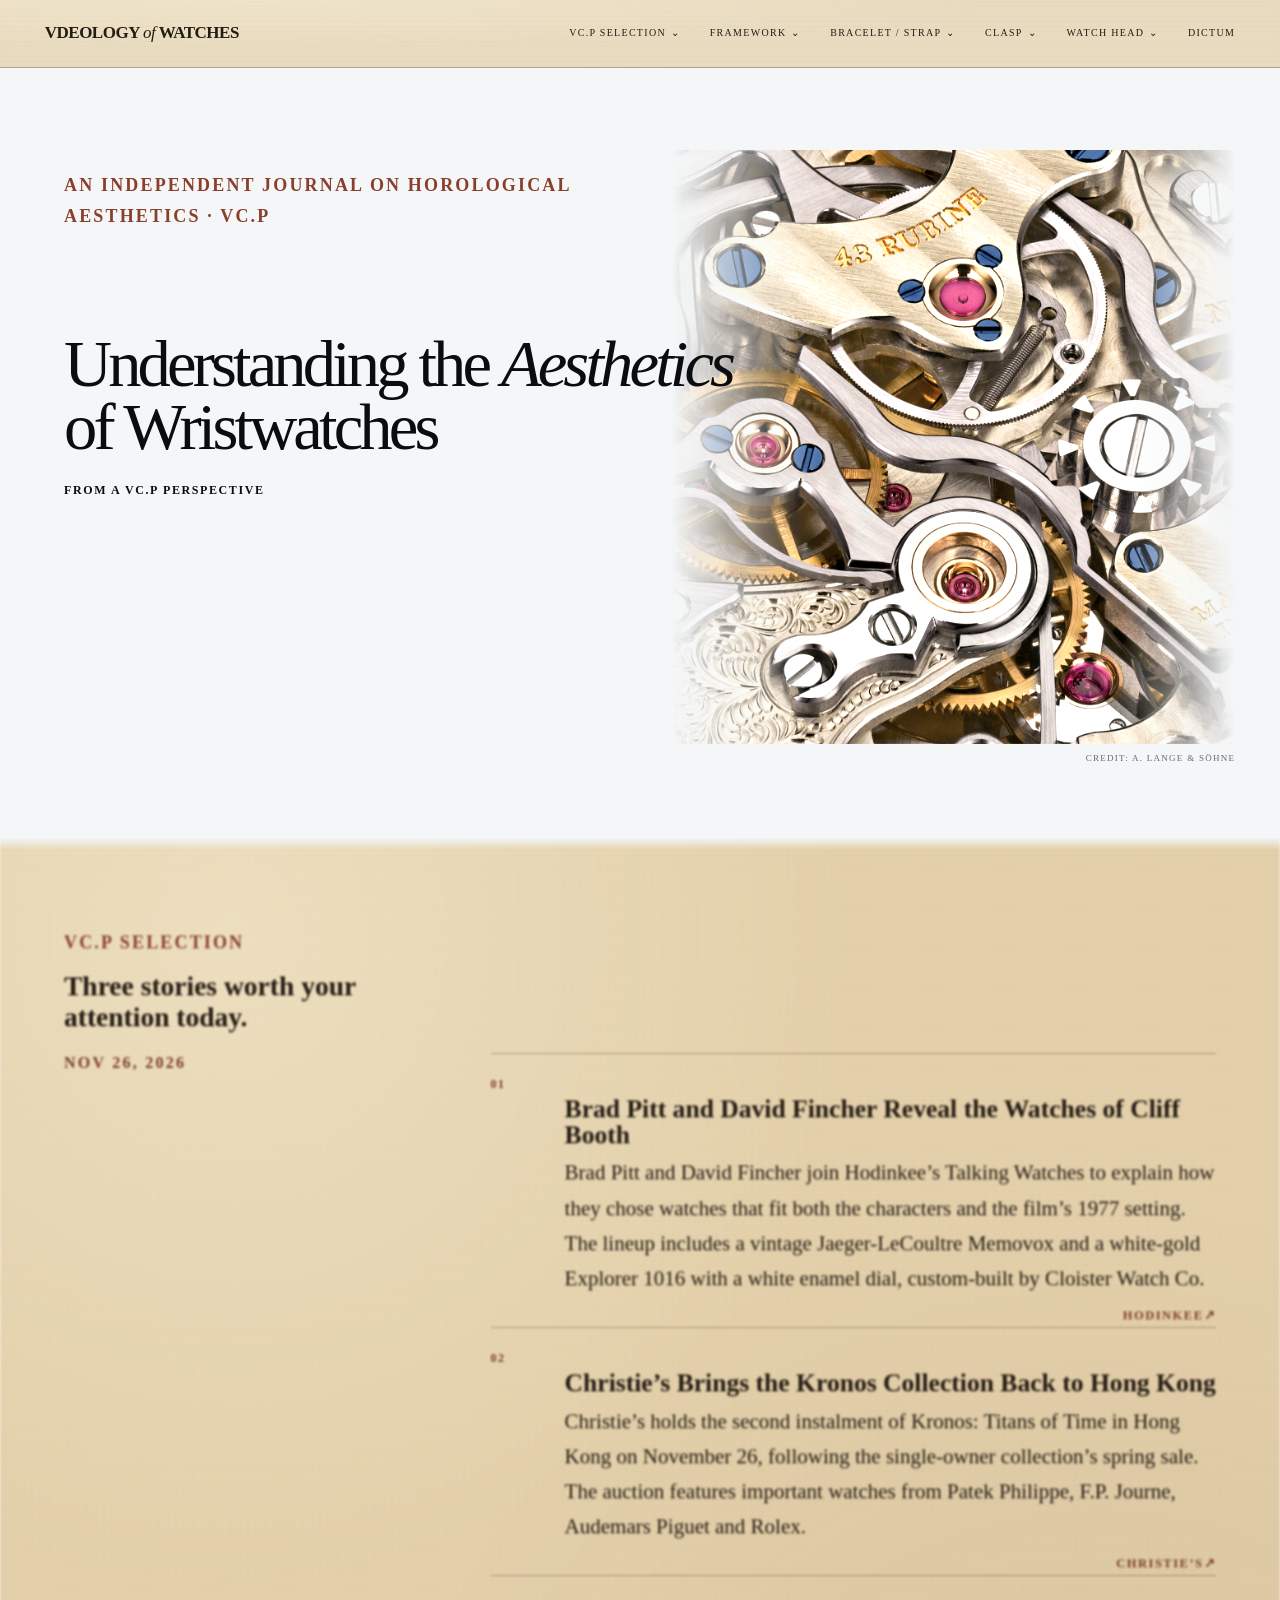
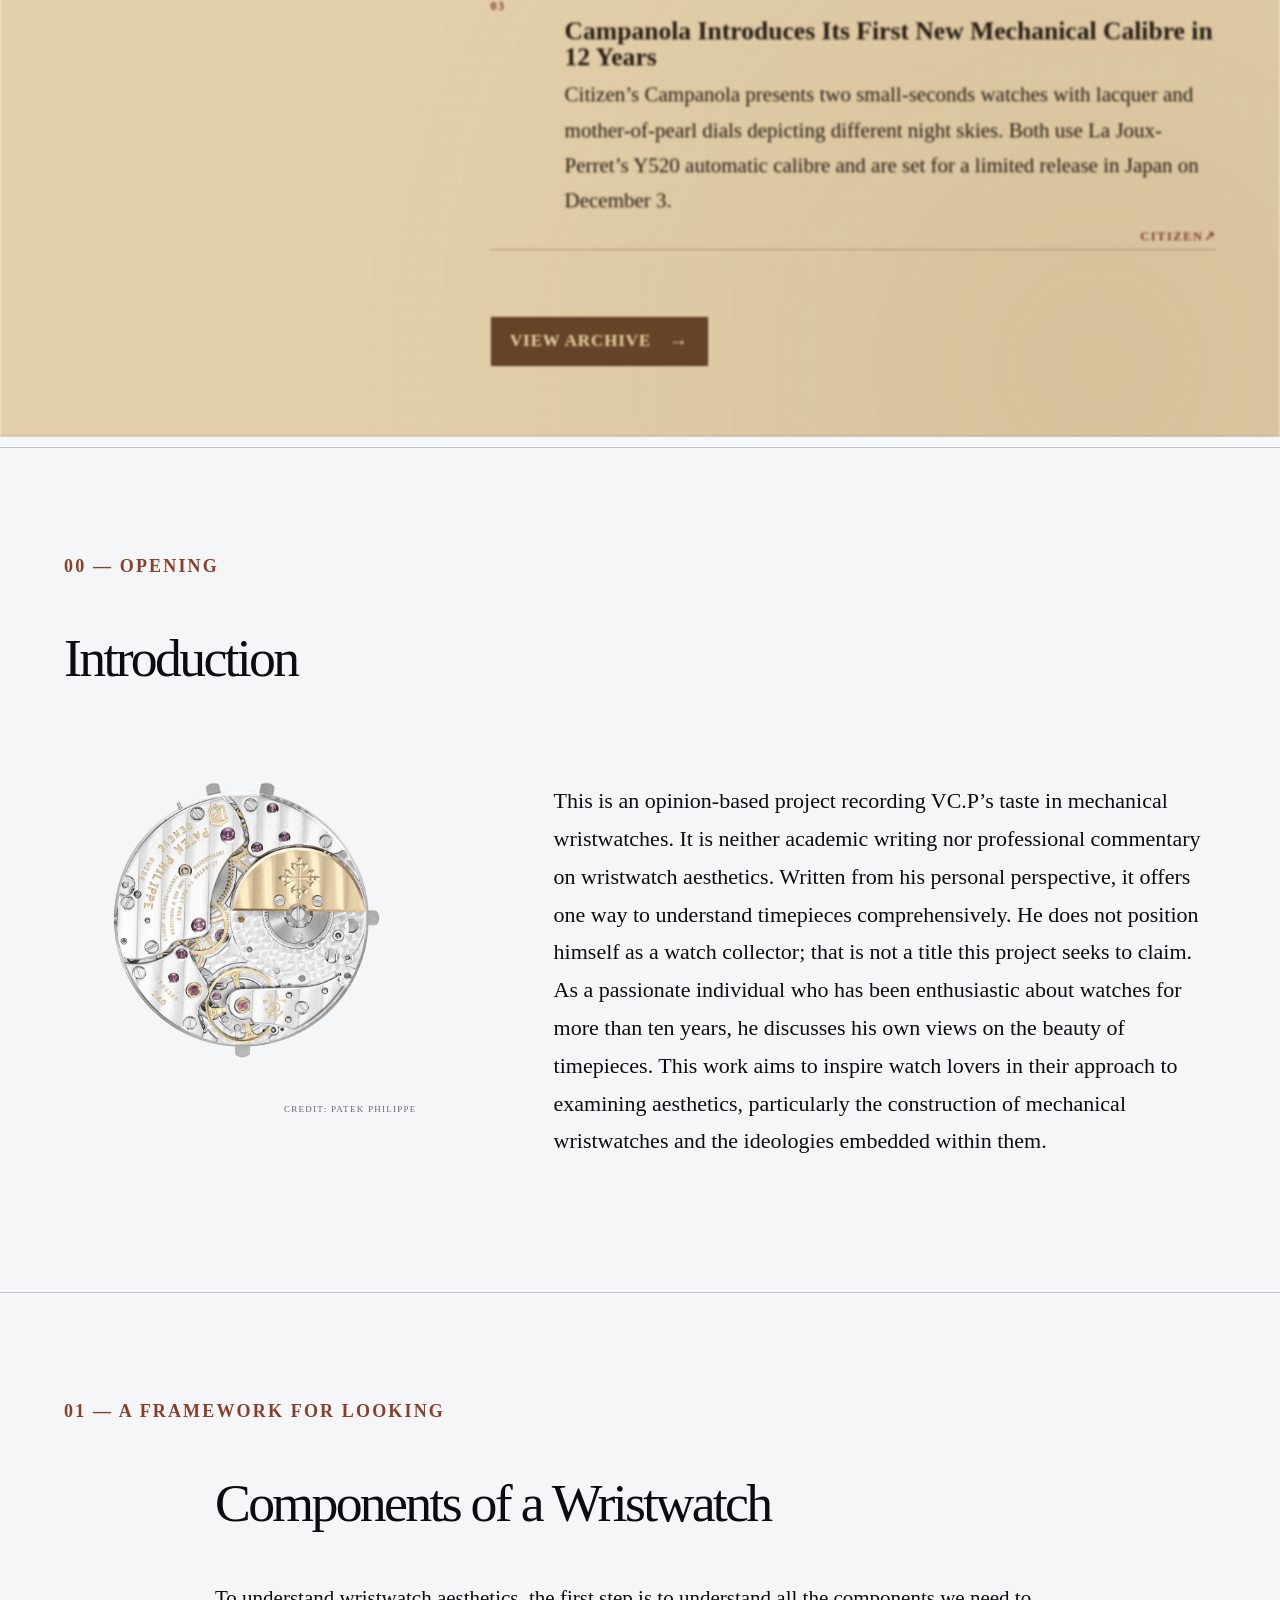
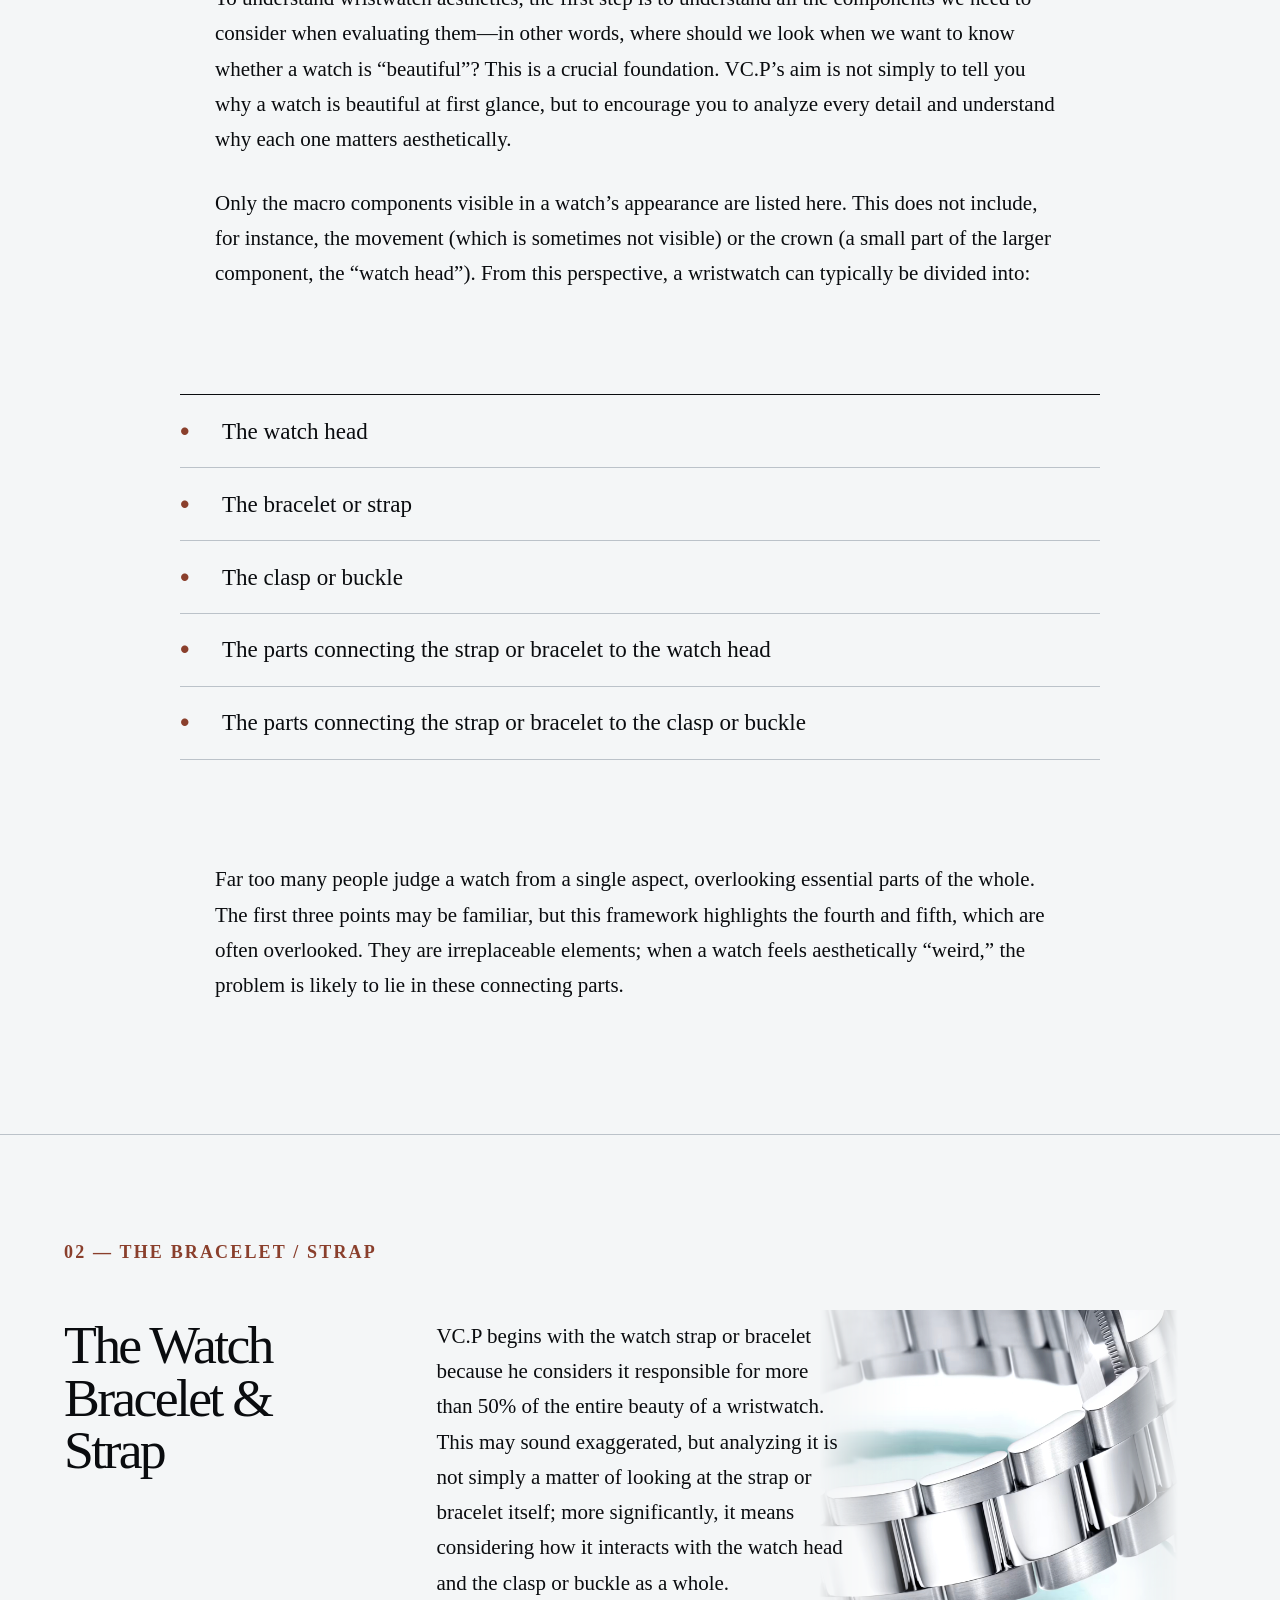
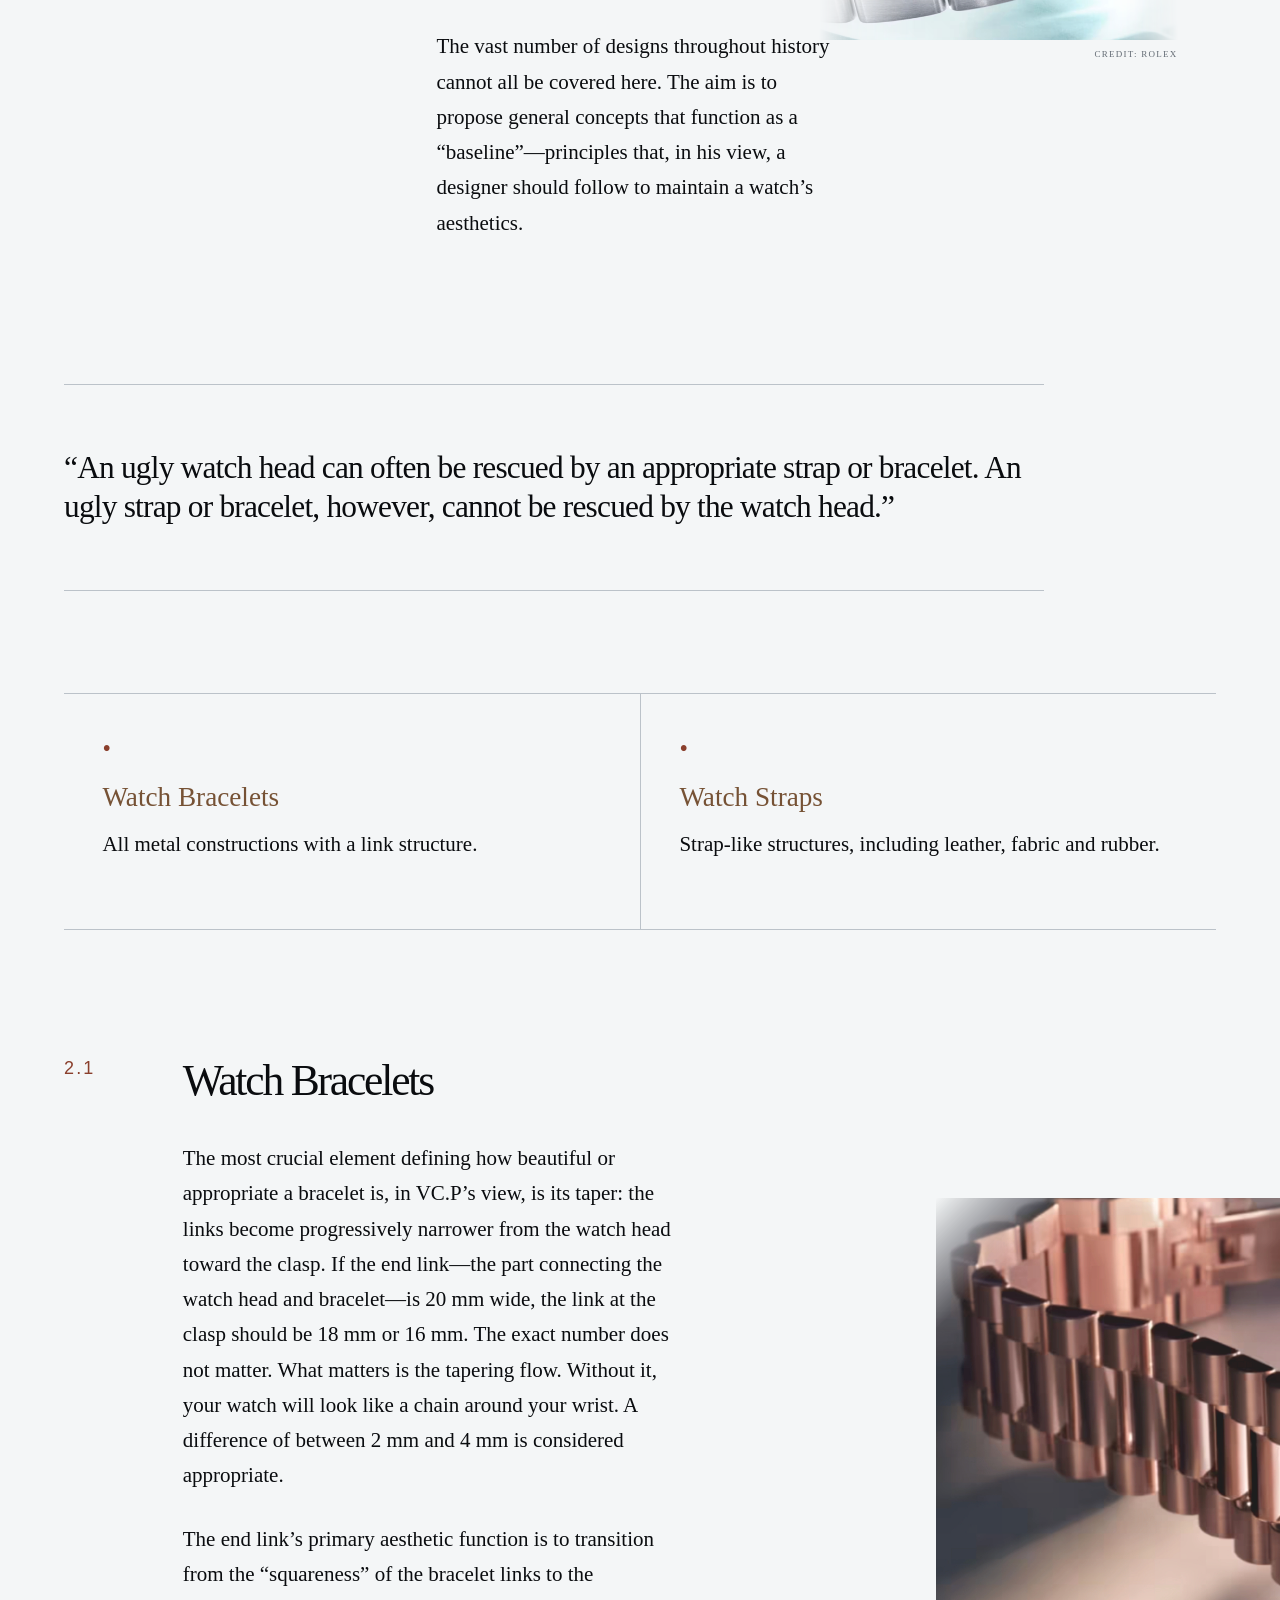
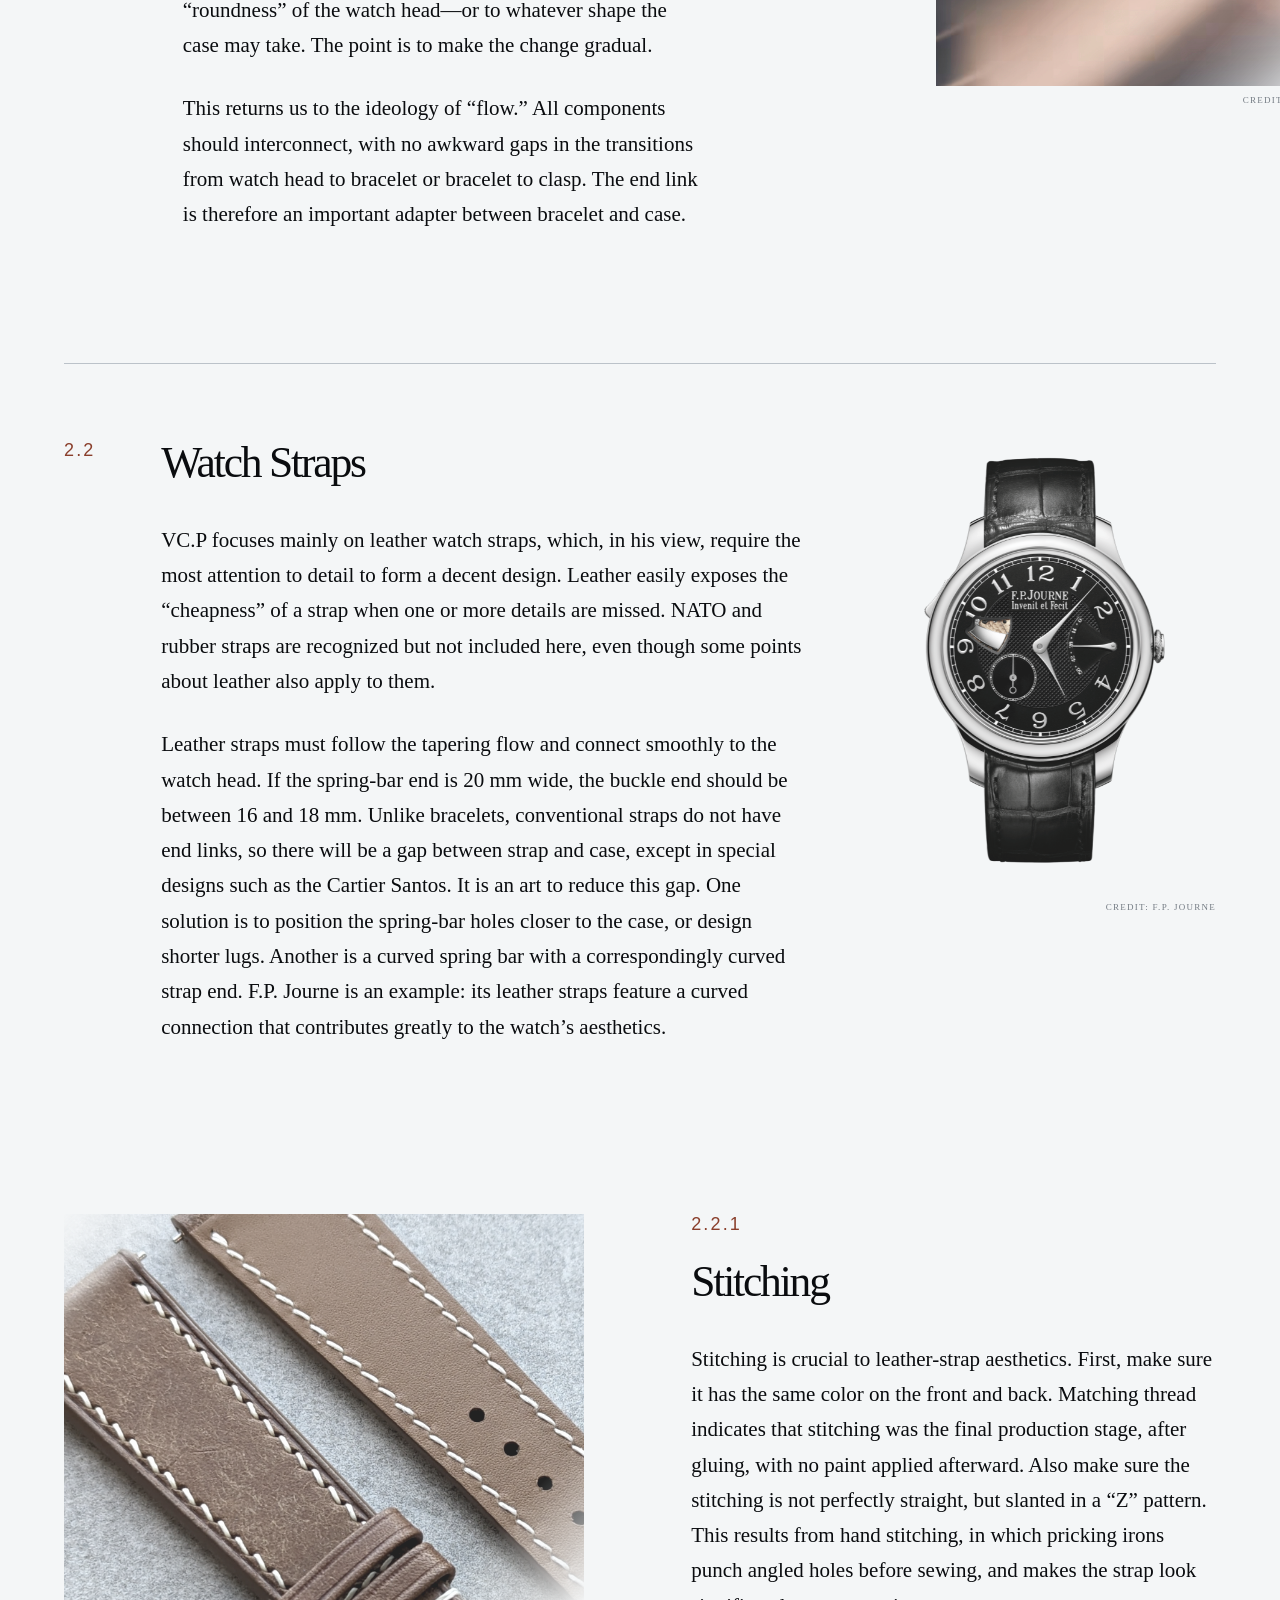
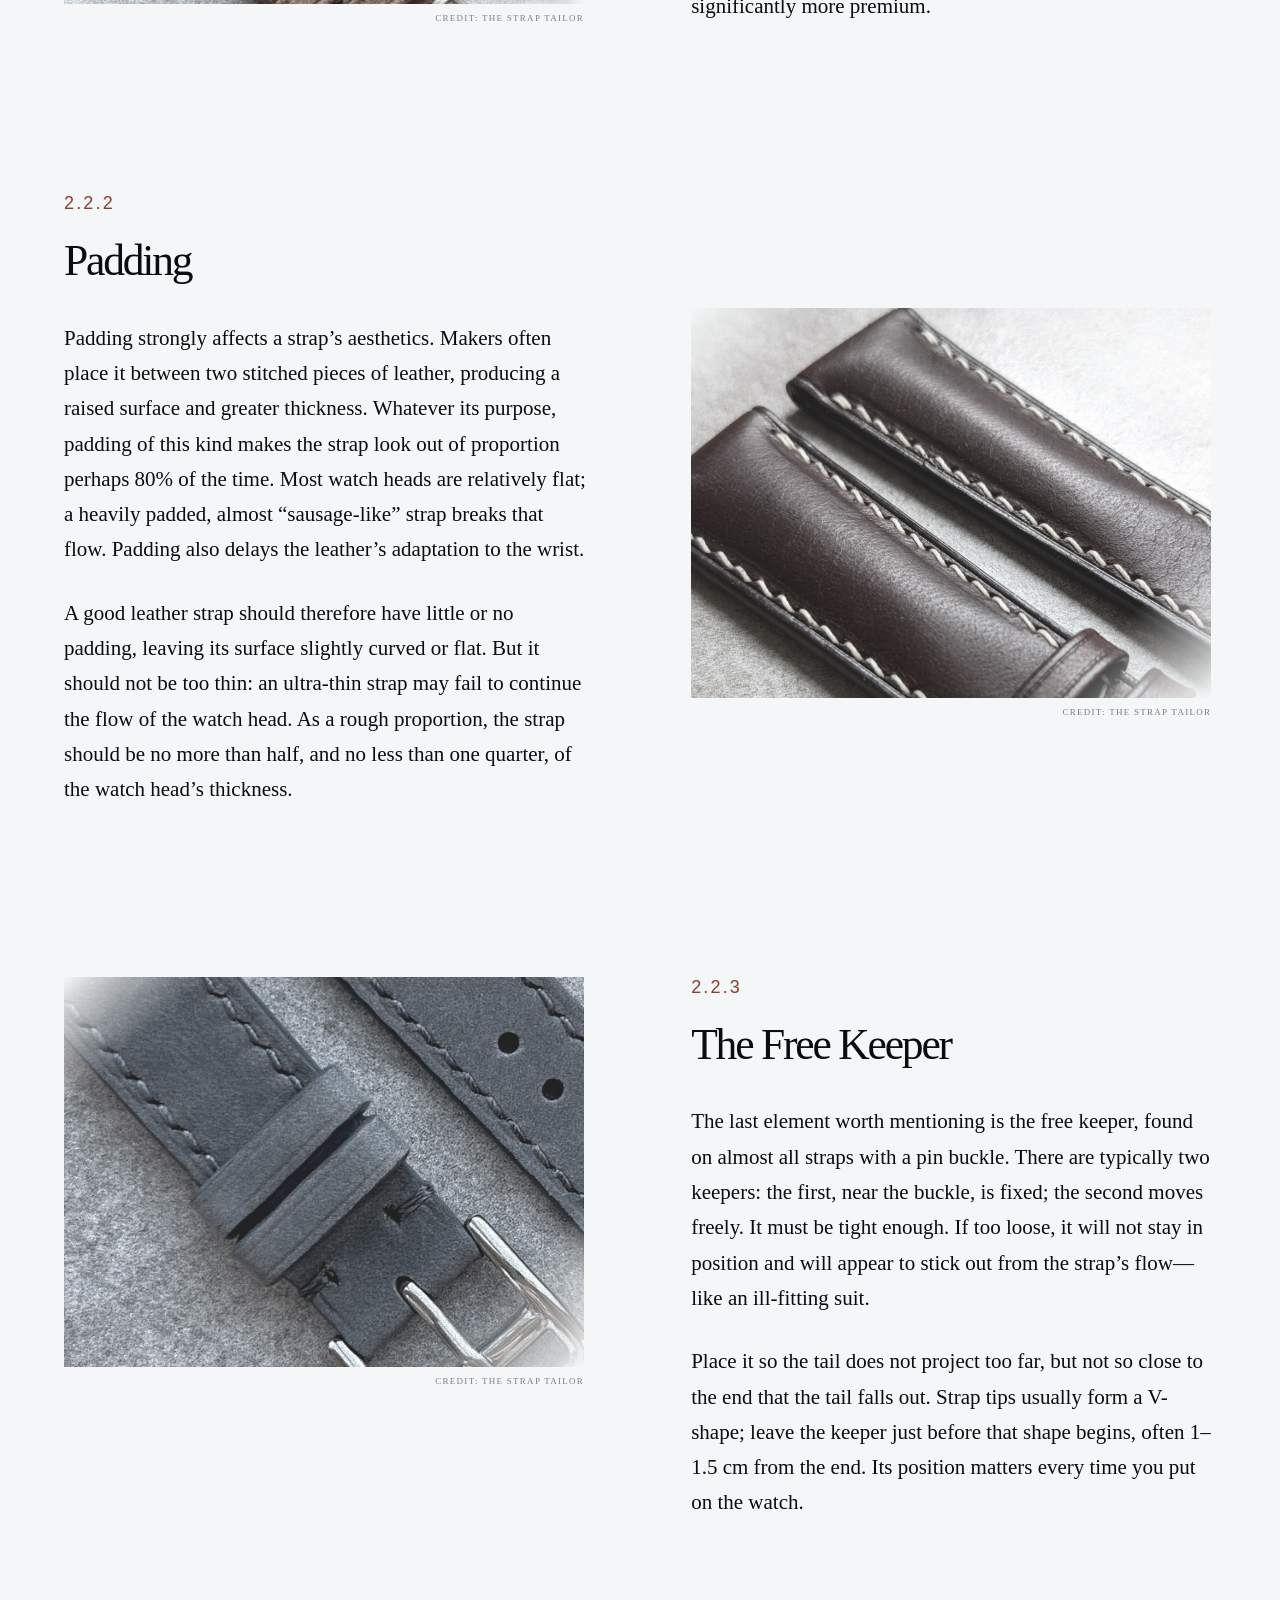
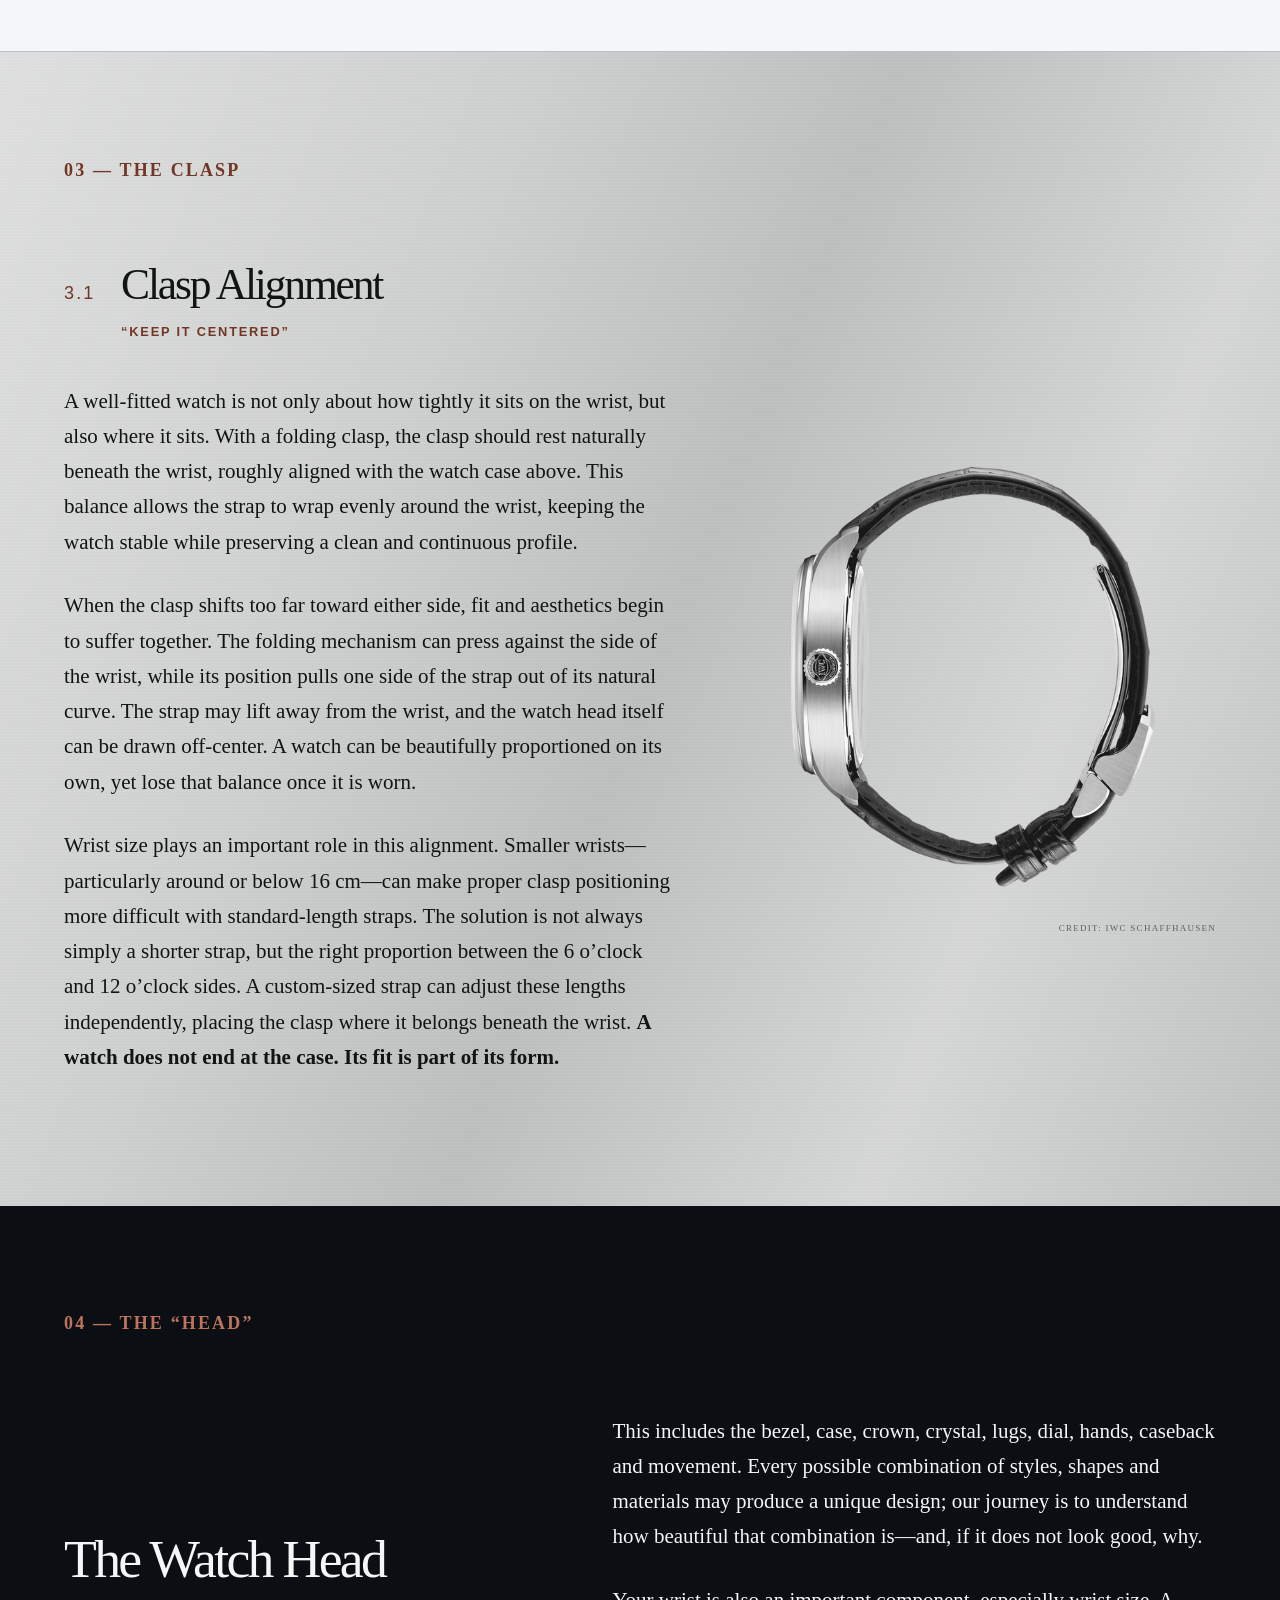
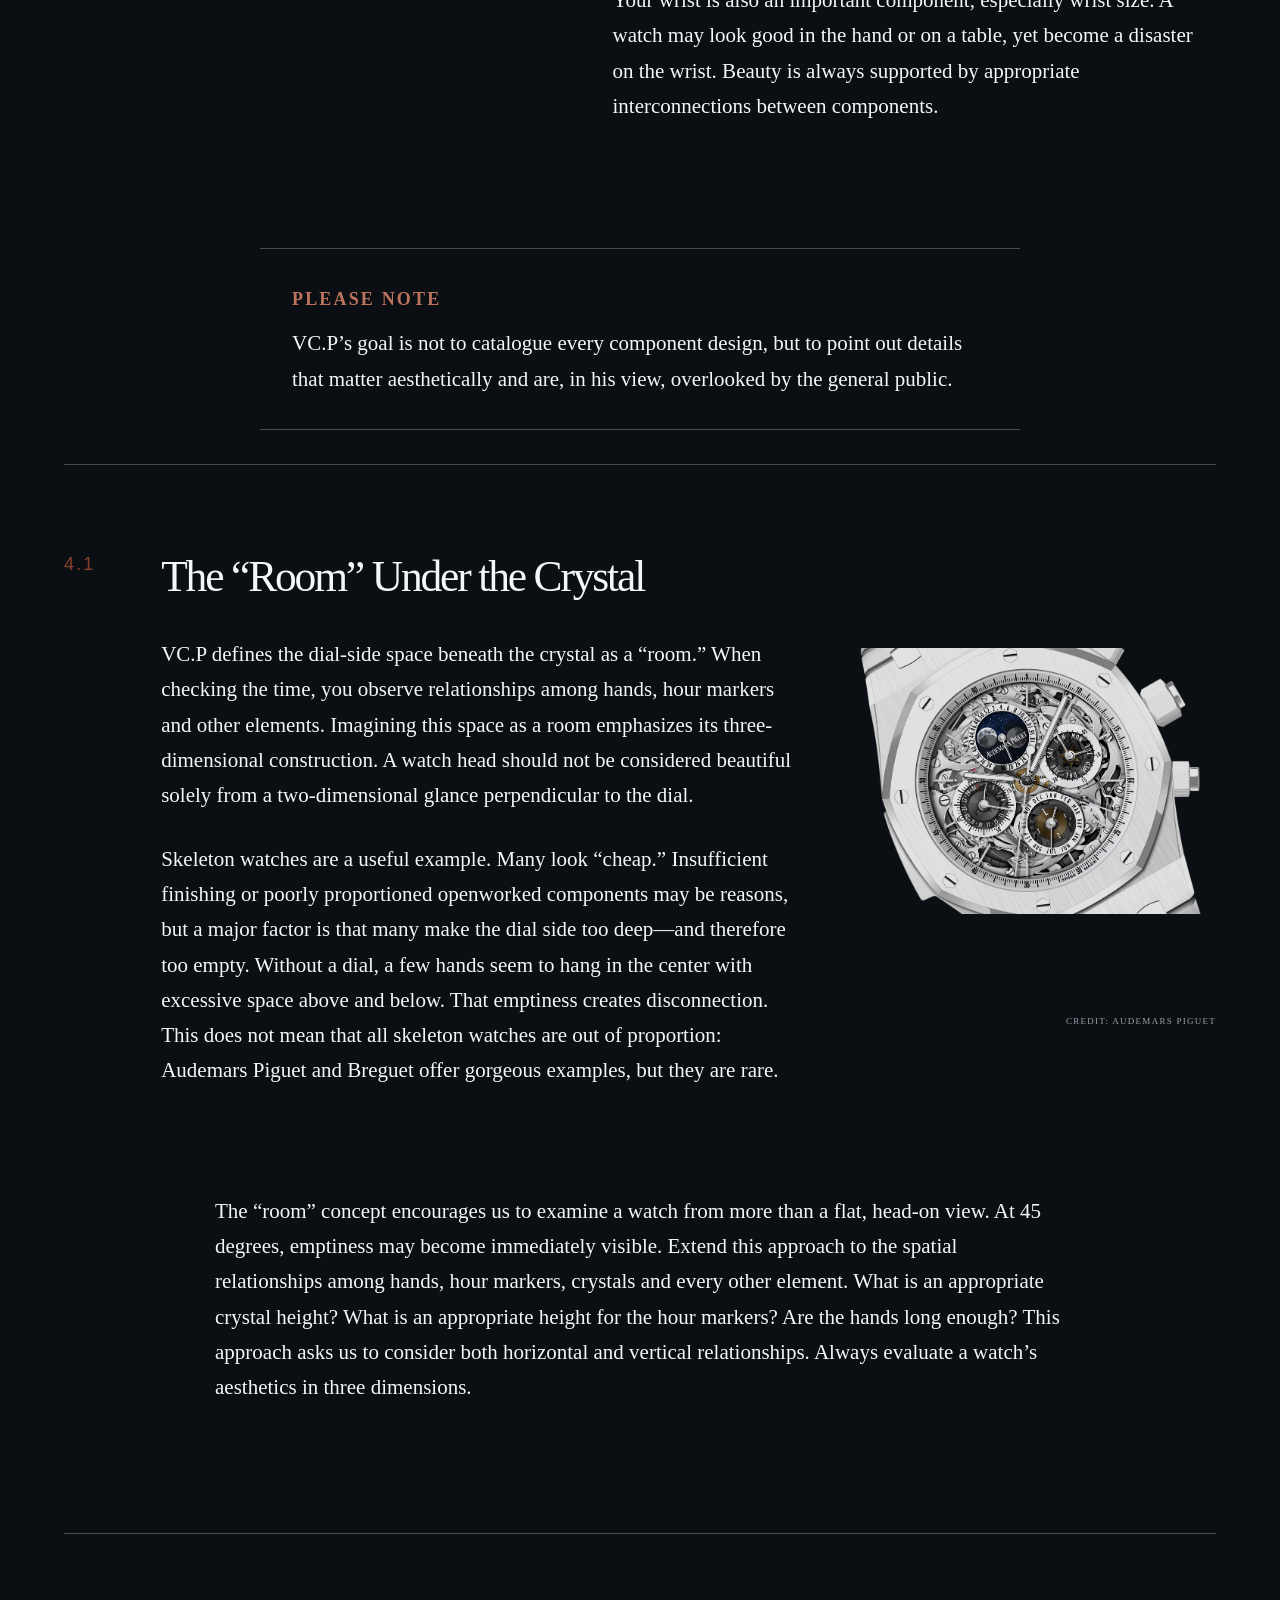
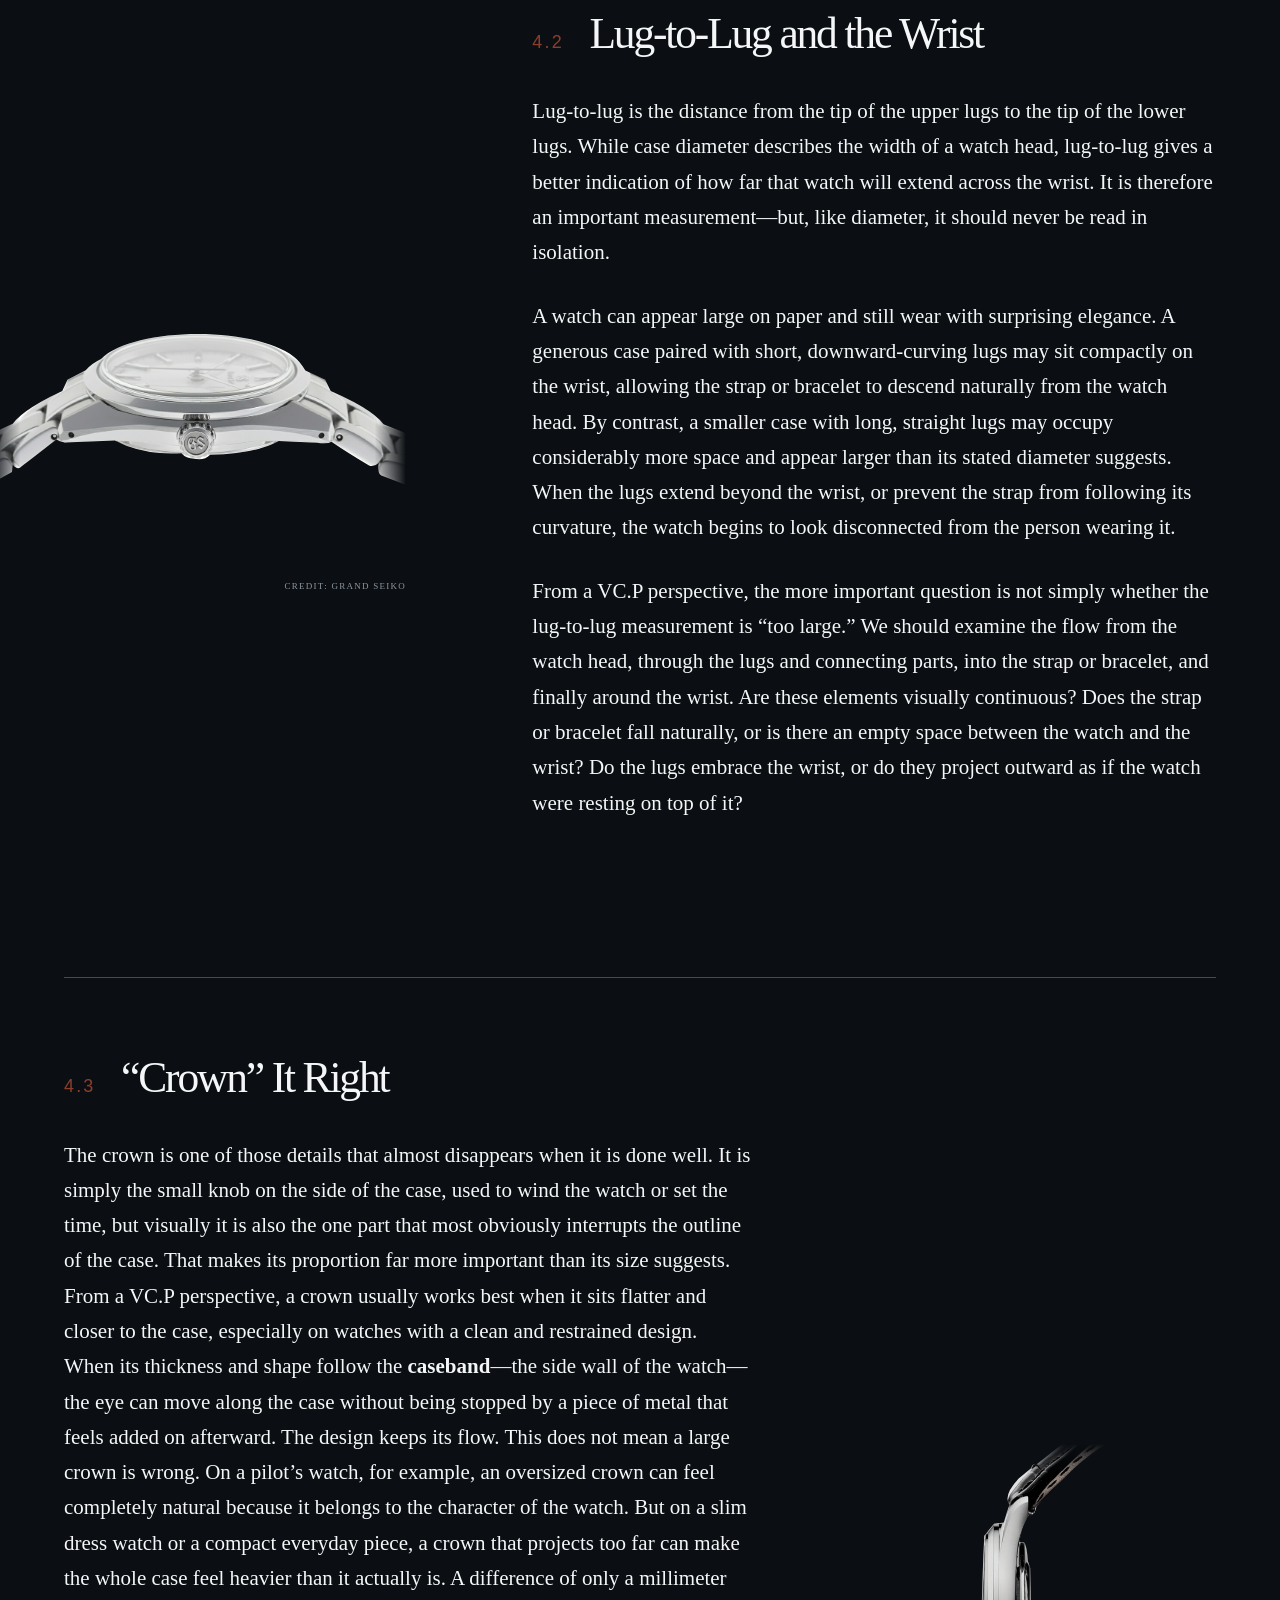
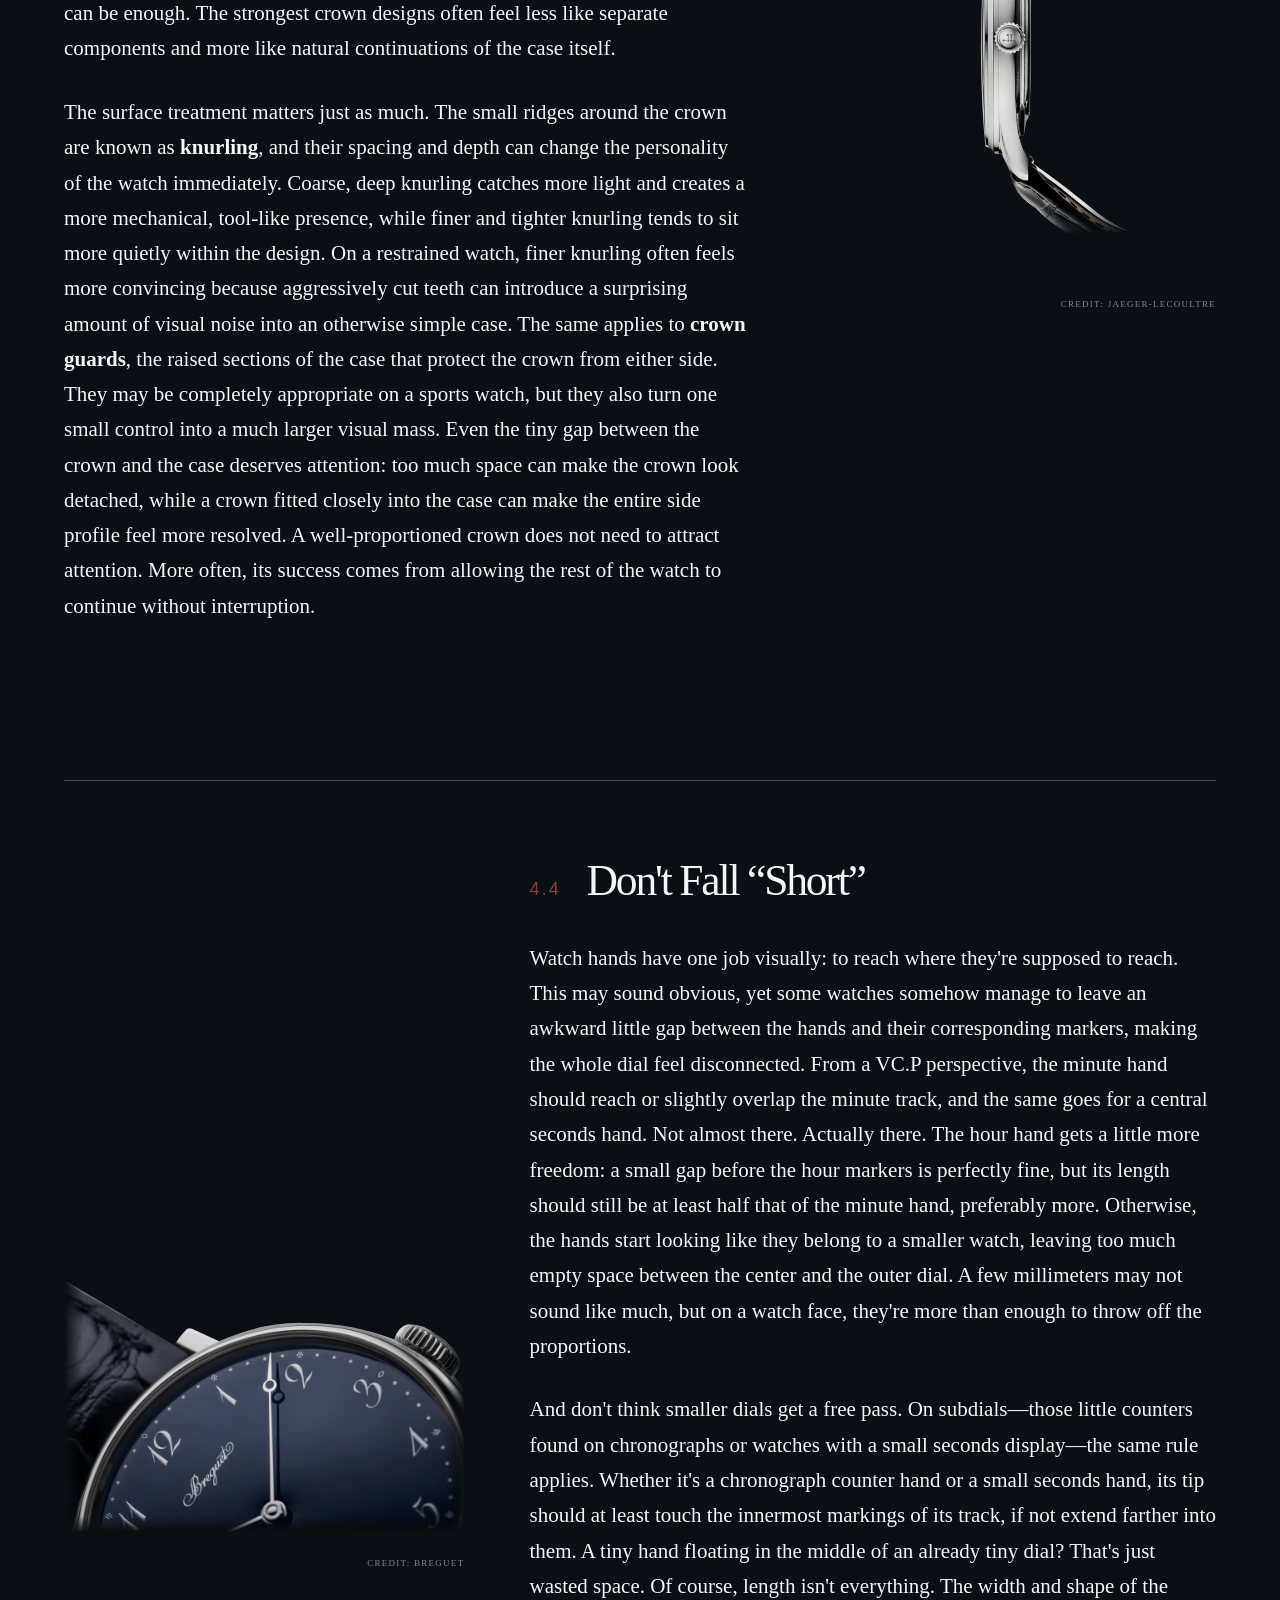
==== commit db6a5eaa: "Clear the Journe image background and prevent bracelet clipping" ====
--- a/index.html
+++ b/index.html
@@ -1,4 +1,4 @@
-<!DOCTYPE html><html lang="en"><head><meta charSet="utf-8"/><meta name="viewport" content="width=device-width, initial-scale=1"/><link rel="icon" type="image/svg+xml" sizes="any" href="/favicon-hands-v2.svg"/><link rel="icon" type="image/png" sizes="32x32" href="/favicon-hands-v2-32.png"/><link rel="icon" type="image/png" sizes="16x16" href="/favicon-hands-v2-16.png"/><link rel="shortcut icon" type="image/x-icon" sizes="32x32" href="/favicon-hands-v2.ico"/><link rel="apple-touch-icon" sizes="180x180" href="/apple-touch-icon-180x180-hands-v3.png"/><link rel="apple-touch-icon" sizes="167x167" href="/apple-touch-icon-167x167-hands-v3.png"/><link rel="apple-touch-icon" sizes="152x152" href="/apple-touch-icon-152x152-hands-v3.png"/><link rel="apple-touch-icon" sizes="120x120" href="/apple-touch-icon-120x120-hands-v3.png"/><link rel="apple-touch-icon-precomposed" href="/apple-touch-icon-precomposed.png"/><meta name="apple-mobile-web-app-title" content="Vdeology"/><link rel="manifest" href="./site.webmanifest?v=hands-v1"/><meta name="theme-color" content="#07090b"/><meta name="msapplication-TileColor" content="#07090b"/><meta name="msapplication-TileImage" content="./mstile-150x150.png?v=hands-v1"/><link rel="stylesheet" href="./_next/static/css/index.f4b8a7e.css?v=20261127-crown-contour" data-rsc-css-href="./_next/static/css/index.f4b8a7e.css?v=20261127-dont-fall-short" data-precedence="vite-rsc/importer-resources"/><title>Vdeology of Watches</title><meta name="description" content="An independent journal on horological aesthetics."/><script defer src="./home-scroll.js?v=bracelet-transition"></script><link rel="stylesheet" href="./home-mobile-entry.css"/><link rel="stylesheet" href="./responsive-refinements.css?v=photo-centered"/><script defer src="./mobile-nav.js"></script></head><body><svg class="asset-filters" aria-hidden="true" width="0" height="0"><filter id="lange-key" color-interpolation-filters="sRGB"><feColorMatrix type="matrix" values="1 0 0 0 0 0 1 0 0 0 0 0 1 0 0 -1.55 -1.55 -1.55 0 4.5"/></filter></svg><main><header><a href="#top" class="logo">Vdeology <i>of</i> Watches</a><nav><div class="selection-dropdown"><a href="#selection">VC.P Selection</a><button type="button" aria-label="Open VC.P Selection menu">⌄</button><div class="selection-dropdown-menu">
+<!DOCTYPE html><html lang="en"><head><meta charSet="utf-8"/><meta name="viewport" content="width=device-width, initial-scale=1"/><link rel="icon" type="image/svg+xml" sizes="any" href="/favicon-hands-v2.svg"/><link rel="icon" type="image/png" sizes="32x32" href="/favicon-hands-v2-32.png"/><link rel="icon" type="image/png" sizes="16x16" href="/favicon-hands-v2-16.png"/><link rel="shortcut icon" type="image/x-icon" sizes="32x32" href="/favicon-hands-v2.ico"/><link rel="apple-touch-icon" sizes="180x180" href="/apple-touch-icon-180x180-hands-v3.png"/><link rel="apple-touch-icon" sizes="167x167" href="/apple-touch-icon-167x167-hands-v3.png"/><link rel="apple-touch-icon" sizes="152x152" href="/apple-touch-icon-152x152-hands-v3.png"/><link rel="apple-touch-icon" sizes="120x120" href="/apple-touch-icon-120x120-hands-v3.png"/><link rel="apple-touch-icon-precomposed" href="/apple-touch-icon-precomposed.png"/><meta name="apple-mobile-web-app-title" content="Vdeology"/><link rel="manifest" href="./site.webmanifest?v=hands-v1"/><meta name="theme-color" content="#07090b"/><meta name="msapplication-TileColor" content="#07090b"/><meta name="msapplication-TileImage" content="./mstile-150x150.png?v=hands-v1"/><link rel="stylesheet" href="./_next/static/css/index.f4b8a7e.css?v=20261127-mobile-cutout-fixed" data-rsc-css-href="./_next/static/css/index.f4b8a7e.css?v=20261127-dont-fall-short" data-precedence="vite-rsc/importer-resources"/><title>Vdeology of Watches</title><meta name="description" content="An independent journal on horological aesthetics."/><script defer src="./home-scroll.js?v=bracelet-unclipped"></script><link rel="stylesheet" href="./home-mobile-entry.css"/><link rel="stylesheet" href="./responsive-refinements.css?v=fpj-clear"/><script defer src="./mobile-nav.js"></script></head><body><svg class="asset-filters" aria-hidden="true" width="0" height="0"><filter id="lange-key" color-interpolation-filters="sRGB"><feColorMatrix type="matrix" values="1 0 0 0 0 0 1 0 0 0 0 0 1 0 0 -1.55 -1.55 -1.55 0 4.5"/></filter></svg><main><header><a href="#top" class="logo">Vdeology <i>of</i> Watches</a><nav><div class="selection-dropdown"><a href="#selection">VC.P Selection</a><button type="button" aria-label="Open VC.P Selection menu">⌄</button><div class="selection-dropdown-menu">
 <a href="./selection-archive.html?issue=20261126">VC.P Selection Archive</a></div></div><div class="selection-dropdown section-dropdown"><a href="#framework">Framework</a><button type="button" aria-label="Open Framework menu">⌄</button><div class="selection-dropdown-menu"><a href="#opening">Opening</a><a href="#framework">Components</a></div></div><div class="selection-dropdown section-dropdown"><a href="#bracelets">Bracelet / Strap</a><button type="button" aria-label="Open Bracelet and Strap menu">⌄</button><div class="selection-dropdown-menu"><a href="#watch-bracelets">Watch Bracelets</a><a href="#straps">Watch Straps</a></div></div><div class="selection-dropdown section-dropdown"><a href="#clasp-alignment">Clasp</a><button type="button" aria-label="Open Clasp menu">⌄</button><div class="selection-dropdown-menu"><a href="#clasp-alignment">Clasp Alignment</a></div></div><div class="selection-dropdown section-dropdown"><a href="#head">Watch Head</a><button type="button" aria-label="Open Watch Head menu">⌄</button><div class="selection-dropdown-menu"><a href="#crystal-room">Room Under Crystal</a><a href="#lug-to-lug">Lug-to-Lug</a><a href="#crown">Crown</a><a href="#hand-length">Don't Fall “Short”</a></div></div><a href="#dictums" onclick="var d=document.getElementById('dictums'),go=function(b){window.scrollTo({top:d.getBoundingClientRect().top+window.scrollY-118,behavior:b})};go('smooth');setTimeout(function(){go('auto')},500);setTimeout(function(){go('auto')},1200);return false;">Dictum</a></nav></header><section class="hero" id="top"><div class="eyebrow">An independent journal on horological aesthetics · VC.P</div><h1>Understanding the <em>Aesthetics</em> of Wristwatches</h1><div class="meta"><span>From a VC.P Perspective</span></div><figure><img src="./images/hero-lange.jpg" alt="A. Lange &amp; Söhne watch detail" loading="lazy"/><figcaption>Credit: <!-- -->A. Lange &amp; Söhne</figcaption></figure></section>
 <section id="selection" aria-labelledby="selection-title"><div class="selection-heading"><div class="eyebrow" id="selection-title">VC.P Selection</div><p>Three stories worth your attention today.</p></div><div class="selection-date"><time dateTime="2026-11-26">Nov 26, 2026</time></div><ol class="selection-list"><li><span class="selection-number">01</span><div><h3>Brad Pitt and David Fincher Reveal the Watches of Cliff Booth</h3><p>Brad Pitt and David Fincher join Hodinkee’s Talking Watches to explain how they chose watches that fit both the characters and the film’s 1977 setting. The lineup includes a vintage Jaeger-LeCoultre Memovox and a white-gold Explorer 1016 with a white enamel dial, custom-built by Cloister Watch Co.</p><p class="selection-citations"><a class="selection-source" href="https://www.hodinkee.com/articles/with-brad-pitt-and-david-fincher" target="_blank" rel="noreferrer">Hodinkee</a></p></div></li><li><span class="selection-number">02</span><div><h3>Christie’s Brings the Kronos Collection Back to Hong Kong</h3><p>Christie’s holds the second instalment of Kronos: Titans of Time in Hong Kong on November 26, following the single-owner collection’s spring sale. The auction features important watches from Patek Philippe, F.P. Journe, Audemars Piguet and Rolex.</p><p class="selection-citations"><a class="selection-source" href="https://www.christies.com/en/auction/auction-31134/overview" target="_blank" rel="noreferrer">Christie’s</a></p></div></li><li><span class="selection-number">03</span><div><h3>Campanola Introduces Its First New Mechanical Calibre in 12 Years</h3><p>Citizen’s Campanola presents two small-seconds watches with lacquer and mother-of-pearl dials depicting different night skies. Both use La Joux-Perret’s Y520 automatic calibre and are set for a limited release in Japan on December 3.</p><p class="selection-citations"><a class="selection-source" href="https://www.citizen.jp/news/2026/20261110.html" target="_blank" rel="noreferrer">Citizen</a></p></div></li></ol><a class="selection-archive-link" href="./selection-archive.html?issue=20261126">View Archive <span aria-hidden="true">→</span></a></section>
 <section id="opening"><div class="eyebrow">00 — Opening</div><div class="split"><div><h2>Introduction</h2><figure><img src="./images/patek-abstract.png" alt="Patek Philippe movement" loading="lazy"/><figcaption>Credit: <!-- -->Patek Philippe</figcaption></figure></div><p class="lead">This is an opinion-based project recording VC.P’s taste in mechanical wristwatches. It is neither academic writing nor professional commentary on wristwatch aesthetics. Written from his personal perspective, it offers one way to understand timepieces comprehensively. He does not position himself as a watch collector; that is not a title this project seeks to claim. As a passionate individual who has been enthusiastic about watches for more than ten years, he discusses his own views on the beauty of timepieces. This work aims to inspire watch lovers in their approach to examining aesthetics, particularly the construction of mechanical wristwatches and the ideologies embedded within them.</p></div></section><section id="framework"><div class="eyebrow">01 — A framework for looking</div><div class="copy"><h2>Components of a Wristwatch</h2><p>To understand wristwatch aesthetics, the first step is to understand all the components we need to consider when evaluating them—in other words, where should we look when we want to know whether a watch is “beautiful”? This is a crucial foundation. VC.P’s aim is not simply to tell you why a watch is beautiful at first glance, but to encourage you to analyze every detail and understand why each one matters aesthetically.</p><p>Only the macro components visible in a watch’s appearance are listed here. This does not include, for instance, the movement (which is sometimes not visible) or the crown (a small part of the larger component, the “watch head”). From this perspective, a wristwatch can typically be divided into:</p></div><ol class="parts"><li><b aria-hidden="true">•</b>The watch head</li><li><b aria-hidden="true">•</b>The bracelet or strap</li><li><b aria-hidden="true">•</b>The clasp or buckle</li><li><b aria-hidden="true">•</b><span>The parts connecting the strap or bracelet to the watch head </span></li><li><b aria-hidden="true">•</b><span>The parts connecting the strap or bracelet to the clasp or buckle </span></li></ol><p class="copy">Far too many people judge a watch from a single aspect, overlooking essential parts of the whole. The first three points may be familiar, but this framework highlights the fourth and fifth, which are often overlooked. They are irreplaceable elements; when a watch feels aesthetically “weird,” the problem is likely to lie in these connecting parts.</p></section><section id="bracelets"><figure><img src="./images/rolex-bracelet.jpg" alt="Rolex watch and bracelet" loading="lazy"/><figcaption>Credit: <!-- -->Rolex</figcaption></figure><div class="eyebrow">02 — The bracelet / strap</div><div class="split"><h2>The Watch Bracelet &amp; Strap</h2><div><p>VC.P begins with the watch strap or bracelet because he considers it responsible for more than 50% of the entire beauty of a wristwatch. This may sound exaggerated, but analyzing it is not simply a matter of looking at the strap or bracelet itself; more significantly, it means considering how it interacts with the watch head and the clasp or buckle as a whole.</p><p>The vast number of designs throughout history cannot all be covered here. The aim is to propose general concepts that function as a “baseline”—principles that, in his view, a designer should follow to maintain a watch’s aesthetics.</p></div></div><blockquote>“An ugly watch head can often be rescued by an appropriate strap or bracelet. An ugly strap or bracelet, however, cannot be rescued by the watch head.”</blockquote><div class="cards"><div><small aria-hidden="true">•</small><h3>Watch Bracelets</h3><p>All metal constructions with a link structure.</p></div><div><small aria-hidden="true">•</small><h3>Watch Straps</h3><p>Strap-like structures, including leather, fabric and rubber.</p></div></div><article id="watch-bracelets"><div class="number">2.1</div><div><h3>Watch Bracelets</h3><p>The most crucial element defining how beautiful or appropriate a bracelet is, in VC.P’s view, is its taper: the links become progressively narrower from the watch head toward the clasp. If the end link—the part connecting the watch head and bracelet—is 20 mm wide, the link at the clasp should be 18 mm or 16 mm. The exact number does not matter. What matters is the tapering flow. Without it, your watch will look like a chain around your wrist. A difference of between 2 mm and 4 mm is considered appropriate.</p><p>The end link’s primary aesthetic function is to transition from the “squareness” of the bracelet links to the “roundness” of the watch head—or to whatever shape the case may take. The point is to make the change gradual.</p><p>This returns us to the ideology of “flow.” All components should interconnect, with no awkward gaps in the transitions from watch head to bracelet or bracelet to clasp. The end link is therefore an important adapter between bracelet and case.</p></div><figure><img src="./images/rolex-end-links.jpg" alt="Rolex bracelet end links" loading="lazy"/><figcaption>Credit: <!-- -->Rolex</figcaption></figure></article></section><section id="straps"><article><div class="number">2.2</div><div><h2>Watch Straps</h2><p>VC.P focuses mainly on leather watch straps, which, in his view, require the most attention to detail to form a decent design. Leather easily exposes the “cheapness” of a strap when one or more details are missed. NATO and rubber straps are recognized but not included here, even though some points about leather also apply to them.</p><p>Leather straps must follow the tapering flow and connect smoothly to the watch head. If the spring-bar end is 20 mm wide, the buckle end should be between 16 and 18 mm. Unlike bracelets, conventional straps do not have end links, so there will be a gap between strap and case, except in special designs such as the Cartier Santos. It is an art to reduce this gap. One solution is to position the spring-bar holes closer to the case, or design shorter lugs. Another is a curved spring bar with a correspondingly curved strap end. F.P. Journe is an example: its leather straps feature a curved connection that contributes greatly to the watch’s aesthetics.</p></div><figure><img src="./images/fpj-strap.png" alt="F.P. Journe curved-end strap" loading="lazy"/><figcaption>Credit: <!-- -->F.P. Journe</figcaption></figure></article><div class="detail stitching-detail"><figure><img src="./images/strap-stitching.jpg" alt="Hand-stitched watch strap" loading="lazy"/><figcaption>Credit: <!-- -->The Strap Tailor</figcaption></figure><div><div class="number">2.2.1</div><h3>Stitching</h3><p>Stitching is crucial to leather-strap aesthetics. First, make sure it has the same color on the front and back. Matching thread indicates that stitching was the final production stage, after gluing, with no paint applied afterward. Also make sure the stitching is not perfectly straight, but slanted in a “Z” pattern. This results from hand stitching, in which pricking irons punch angled holes before sewing, and makes the strap look significantly more premium.</p></div></div><div class="detail padding-detail"><div><div class="number">2.2.2</div><h3>Padding</h3><p>Padding strongly affects a strap’s aesthetics. Makers often place it between two stitched pieces of leather, producing a raised surface and greater thickness. Whatever its purpose, padding of this kind makes the strap look out of proportion perhaps 80% of the time. Most watch heads are relatively flat; a heavily padded, almost “sausage-like” strap breaks that flow. Padding also delays the leather’s adaptation to the wrist.</p><p>A good leather strap should therefore have little or no padding, leaving its surface slightly curved or flat. But it should not be too thin: an ultra-thin strap may fail to continue the flow of the watch head. As a rough proportion, the strap should be no more than half, and no less than one quarter, of the watch head’s thickness.</p></div><figure><img src="./images/strap-stuffing.jpg" alt="Side profile of a leather strap" loading="lazy"/><figcaption>Credit: <!-- -->The Strap Tailor</figcaption></figure></div><div class="detail free-keeper-detail"><figure><img src="./images/strap-keeper.jpg" alt="Leather strap and free keeper" loading="lazy"/><figcaption>Credit: <!-- -->The Strap Tailor</figcaption></figure><div><div class="number">2.2.3</div><h3>The Free Keeper</h3><p>The last element worth mentioning is the free keeper, found on almost all straps with a pin buckle. There are typically two keepers: the first, near the buckle, is fixed; the second moves freely. It must be tight enough. If too loose, it will not stay in position and will appear to stick out from the strap’s flow—like an ill-fitting suit.</p><p>Place it so the tail does not project too far, but not so close to the end that the tail falls out. Strap tips usually form a V-shape; leave the keeper just before that shape begins, often 1–1.5 cm from the end. Its position matters every time you put on the watch.</p></div></div></section><section id="clasp-alignment" class="clasp-alignment-section"><div class="eyebrow">03 — The Clasp</div><article class="clasp-alignment-layout"><div class="clasp-alignment-copy"><div class="clasp-heading-row"><span class="number">3.1</span><div class="clasp-heading-text"><h3>Clasp Alignment</h3><p class="section-subtitle">“Keep It Centered”</p></div></div><p>A well-fitted watch is not only about how tightly it sits on the wrist, but also where it sits. With a folding clasp, the clasp should rest naturally beneath the wrist, roughly aligned with the watch case above. This balance allows the strap to wrap evenly around the wrist, keeping the watch stable while preserving a clean and continuous profile.</p><p>When the clasp shifts too far toward either side, fit and aesthetics begin to suffer together. The folding mechanism can press against the side of the wrist, while its position pulls one side of the strap out of its natural curve. The strap may lift away from the wrist, and the watch head itself can be drawn off-center. A watch can be beautifully proportioned on its own, yet lose that balance once it is worn.</p><p>Wrist size plays an important role in this alignment. Smaller wrists—particularly around or below 16 cm—can make proper clasp positioning more difficult with standard-length straps. The solution is not always simply a shorter strap, but the right proportion between the 6 o’clock and 12 o’clock sides. A custom-sized strap can adjust these lengths independently, placing the clasp where it belongs beneath the wrist. <strong>A watch does not end at the case. Its fit is part of its form.</strong></p></div><figure><img src="./images/iwc-portugieser-profile.png" alt="IWC Portugieser side profile showing the case above and folding clasp below" loading="lazy"/><figcaption>Credit: <!-- -->IWC Schaffhausen</figcaption></figure></article></section><section id="head"><div class="eyebrow">04 — The “Head”</div><div class="split"><h2>The Watch Head</h2><div><p>This includes the bezel, case, crown, crystal, lugs, dial, hands, caseback and movement. Every possible combination of styles, shapes and materials may produce a unique design; our journey is to understand how beautiful that combination is—and, if it does not look good, why.</p><p>Your wrist is also an important component, especially wrist size. A watch may look good in the hand or on a table, yet become a disaster on the wrist. Beauty is always supported by appropriate interconnections between components.</p></div></div><aside><b>Please note</b><p>VC.P’s goal is not to catalogue every component design, but to point out details that matter aesthetically and are, in his view, overlooked by the general public.</p></aside><article id="crystal-room"><div class="number">4.1</div><div><h3>The “Room” Under the Crystal</h3><p>VC.P defines the dial-side space beneath the crystal as a “room.” When checking the time, you observe relationships among hands, hour markers and other elements. Imagining this space as a room emphasizes its three-dimensional construction. A watch head should not be considered beautiful solely from a two-dimensional glance perpendicular to the dial.</p><p>Skeleton watches are a useful example. Many look “cheap.” Insufficient finishing or poorly proportioned openworked components may be reasons, but a major factor is that many make the dial side too deep—and therefore too empty. Without a dial, a few hands seem to hang in the center with excessive space above and below. That emptiness creates disconnection. This does not mean that all skeleton watches are out of proportion: Audemars Piguet and Breguet offer gorgeous examples, but they are rare.</p></div><figure><img src="./images/ap-skeleton.png" alt="Audemars Piguet openworked watch" loading="lazy"/><figcaption>Credit: <!-- -->Audemars Piguet</figcaption></figure></article><p class="copy">The “room” concept encourages us to examine a watch from more than a flat, head-on view. At 45 degrees, emptiness may become immediately visible. Extend this approach to the spatial relationships among hands, hour markers, crystals and every other element. What is an appropriate crystal height? What is an appropriate height for the hour markers? Are the hands long enough? This approach asks us to consider both horizontal and vertical relationships. Always evaluate a watch’s aesthetics in three dimensions.</p><article class="lug-section" id="lug-to-lug"><figure class="lug-gs-figure"><div class="lug-image-frame"><img src="./images/grand-seiko-sbgw297-lug-profile.jpg?v=soft-edge-v2" alt="Grand Seiko SBGW297 shown in side profile with both lugs visible" loading="lazy"/></div><figcaption>Credit: <!-- -->Grand Seiko</figcaption></figure><div><div class="lug-heading-row"><span class="number">4.2</span><h3>Lug-to-Lug and the Wrist</h3></div><p>Lug-to-lug is the distance from the tip of the upper lugs to the tip of the lower lugs. While case diameter describes the width of a watch head, lug-to-lug gives a better indication of how far that watch will extend across the wrist. It is therefore an important measurement—but, like diameter, it should never be read in isolation.</p><p>A watch can appear large on paper and still wear with surprising elegance. A generous case paired with short, downward-curving lugs may sit compactly on the wrist, allowing the strap or bracelet to descend naturally from the watch head. By contrast, a smaller case with long, straight lugs may occupy considerably more space and appear larger than its stated diameter suggests. When the lugs extend beyond the wrist, or prevent the strap from following its curvature, the watch begins to look disconnected from the person wearing it.</p><p>From a VC.P perspective, the more important question is not simply whether the lug-to-lug measurement is “too large.” We should examine the flow from the watch head, through the lugs and connecting parts, into the strap or bracelet, and finally around the wrist. Are these elements visually continuous? Does the strap or bracelet fall naturally, or is there an empty space between the watch and the wrist? Do the lugs embrace the wrist, or do they project outward as if the watch were resting on top of it?</p></div></article><article class="crown-section" id="crown"><div class="crown-copy"><div class="crown-heading-row"><span class="number">4.3</span><h3>“Crown” It Right</h3></div><p>The crown is one of those details that almost disappears when it is done well. It is simply the small knob on the side of the case, used to wind the watch or set the time, but visually it is also the one part that most obviously interrupts the outline of the case. That makes its proportion far more important than its size suggests. From a VC.P perspective, a crown usually works best when it sits flatter and closer to the case, especially on watches with a clean and restrained design. When its thickness and shape follow the <strong>caseband</strong>—the side wall of the watch—the eye can move along the case without being stopped by a piece of metal that feels added on afterward. The design keeps its flow. This does not mean a large crown is wrong. On a pilot’s watch, for example, an oversized crown can feel completely natural because it belongs to the character of the watch. But on a slim dress watch or a compact everyday piece, a crown that projects too far can make the whole case feel heavier than it actually is. A difference of only a millimeter can be enough. The strongest crown designs often feel less like separate components and more like natural continuations of the case itself.</p><p>The surface treatment matters just as much. The small ridges around the crown are known as <strong>knurling</strong>, and their spacing and depth can change the personality of the watch immediately. Coarse, deep knurling catches more light and creates a more mechanical, tool-like presence, while finer and tighter knurling tends to sit more quietly within the design. On a restrained watch, finer knurling often feels more convincing because aggressively cut teeth can introduce a surprising amount of visual noise into an otherwise simple case. The same applies to <strong>crown guards</strong>, the raised sections of the case that protect the crown from either side. They may be completely appropriate on a sports watch, but they also turn one small control into a much larger visual mass. Even the tiny gap between the crown and the case deserves attention: too much space can make the crown look detached, while a crown fitted closely into the case can make the entire side profile feel more resolved. A well-proportioned crown does not need to attract attention. More often, its success comes from allowing the rest of the watch to continue without interruption.</p></div><figure class="crown-figure"><div class="crown-image-frame"><img src="./images/jlc-master-ultra-thin-crown.jpg" alt="Jaeger-LeCoultre Master Ultra Thin Date showing the crown close to the caseband" loading="lazy"/></div><figcaption>Credit: <!-- -->Jaeger-LeCoultre</figcaption></figure></article>
--- a/responsive-refinements.css
+++ b/responsive-refinements.css
@@ -1,3 +1,10 @@
+/* The FPJ source already has a transparent watch silhouette. */
+#straps > article:first-of-type > figure img {
+  background: transparent;
+  -webkit-mask-image: none;
+  mask-image: none;
+}
+
 @media (min-width: 761px) {
   #head .hand-length-section .crown-figure {
     --column-gap: clamp(42px, 4.5vw, 76px);
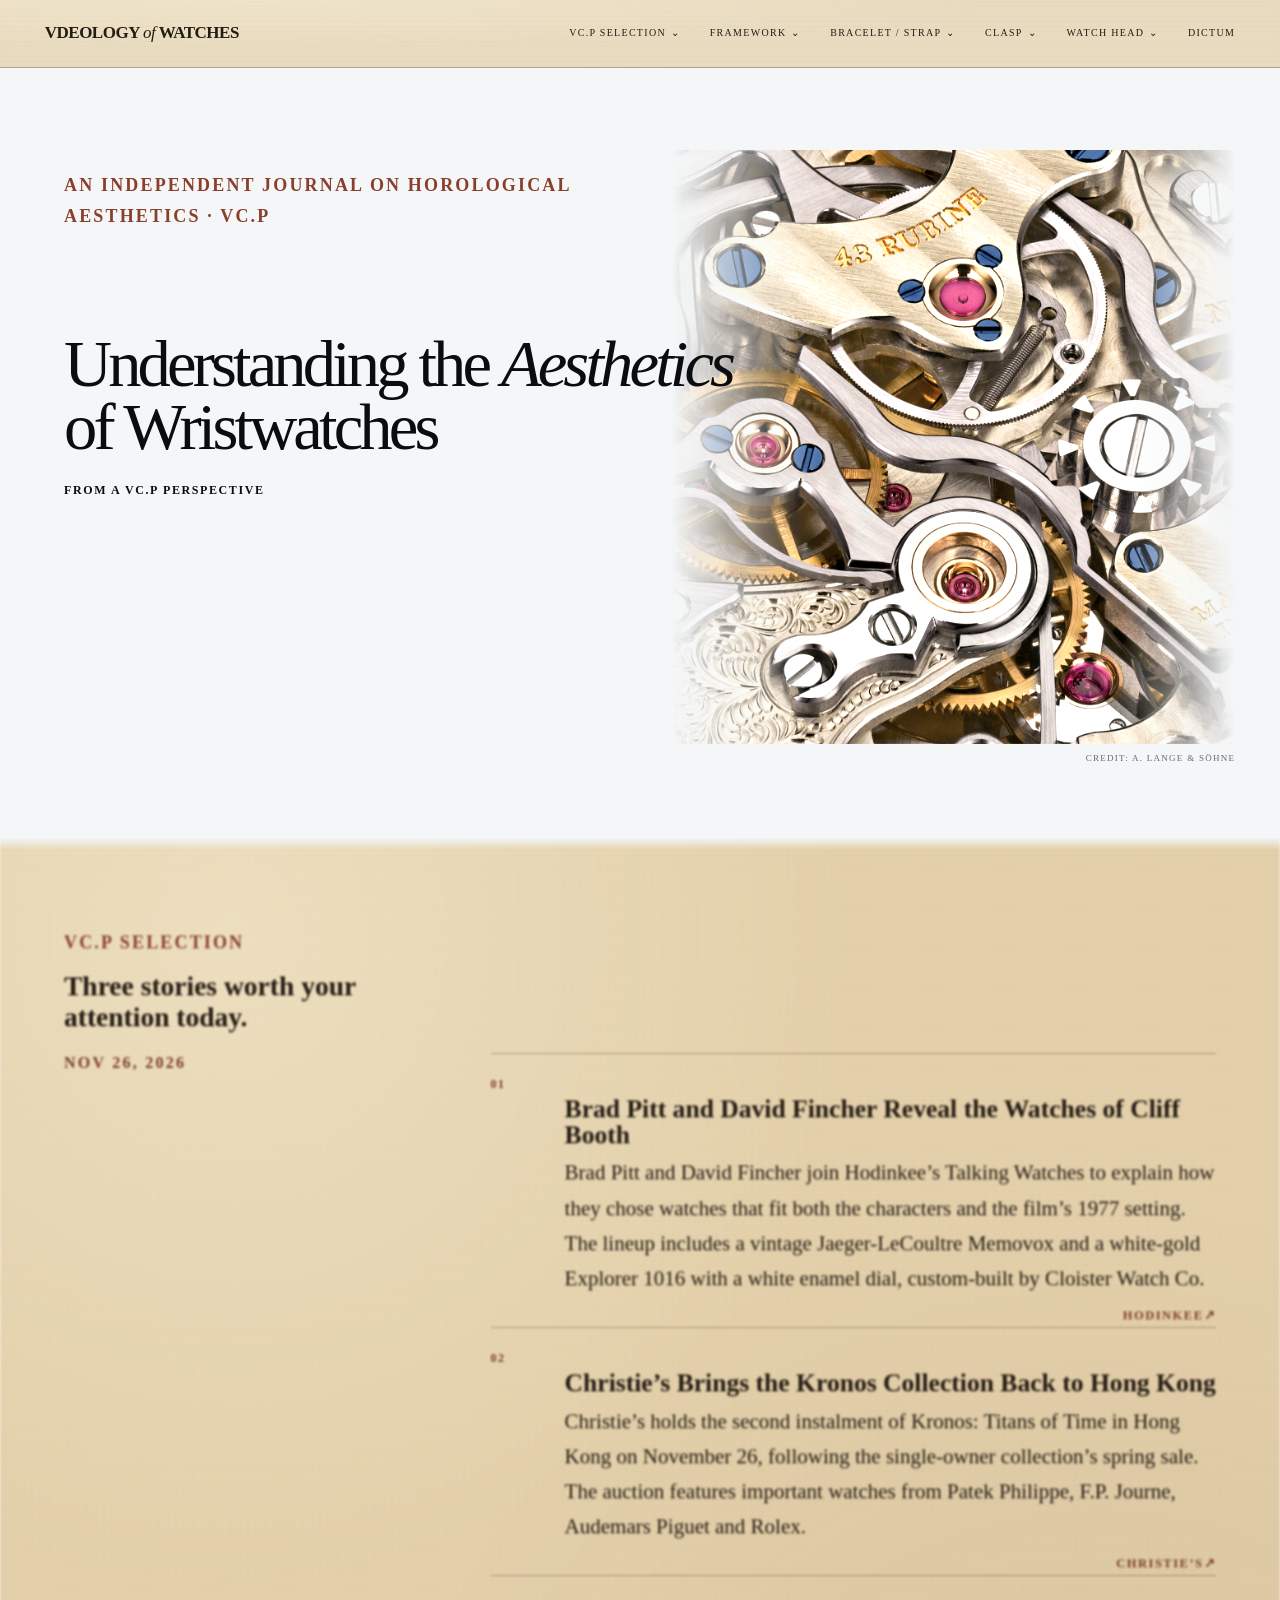
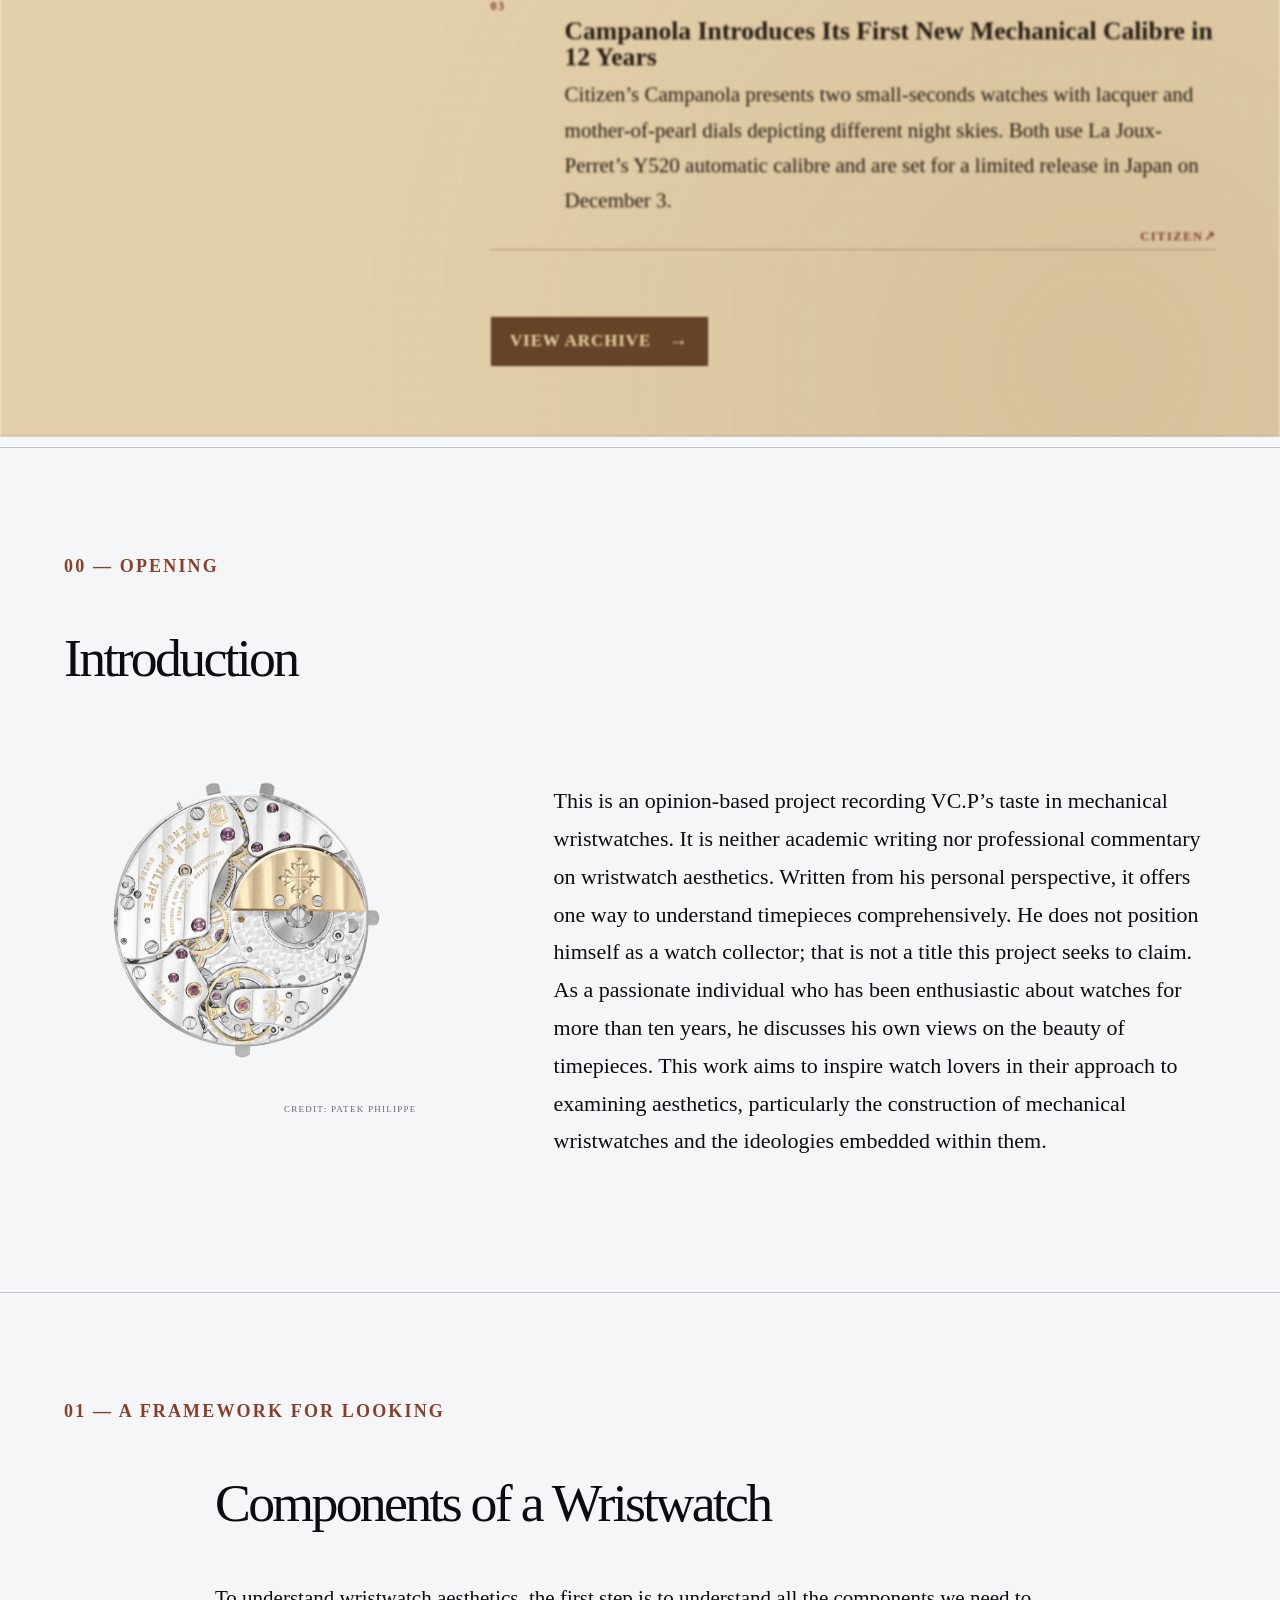
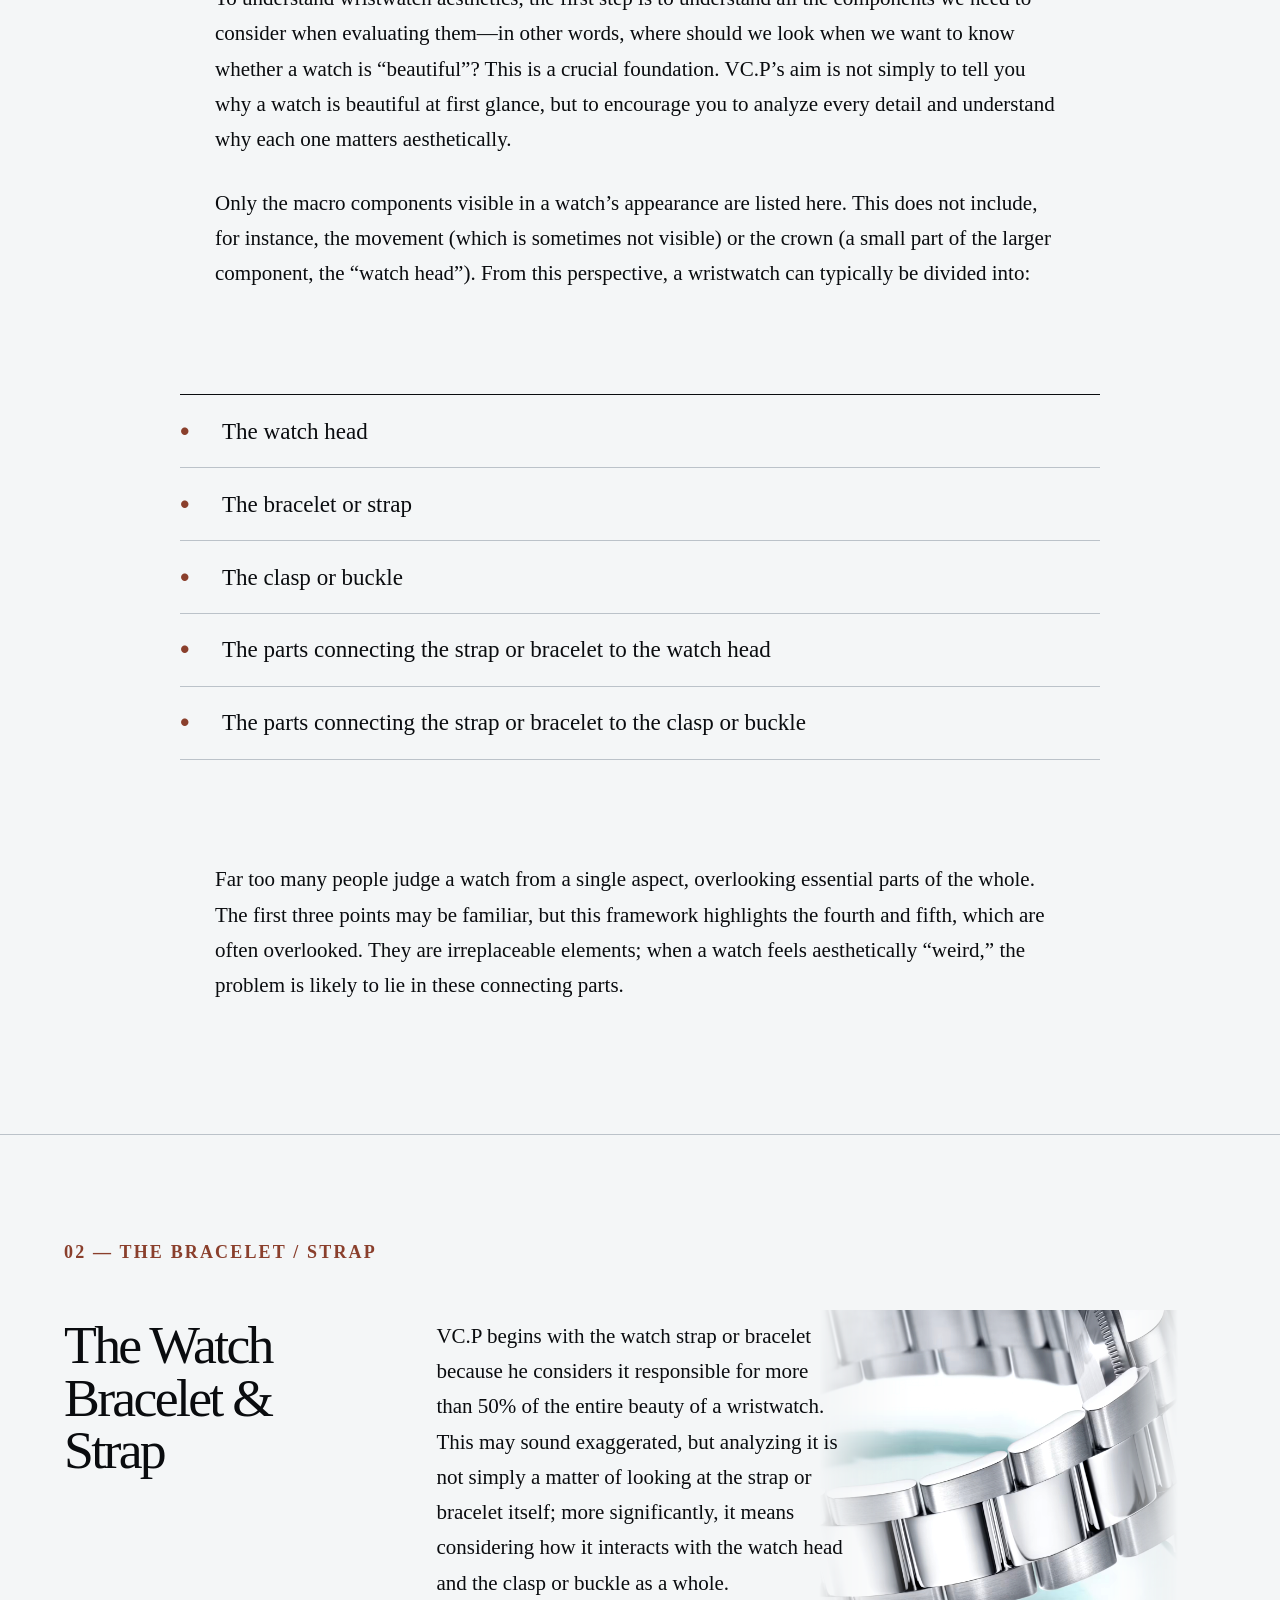
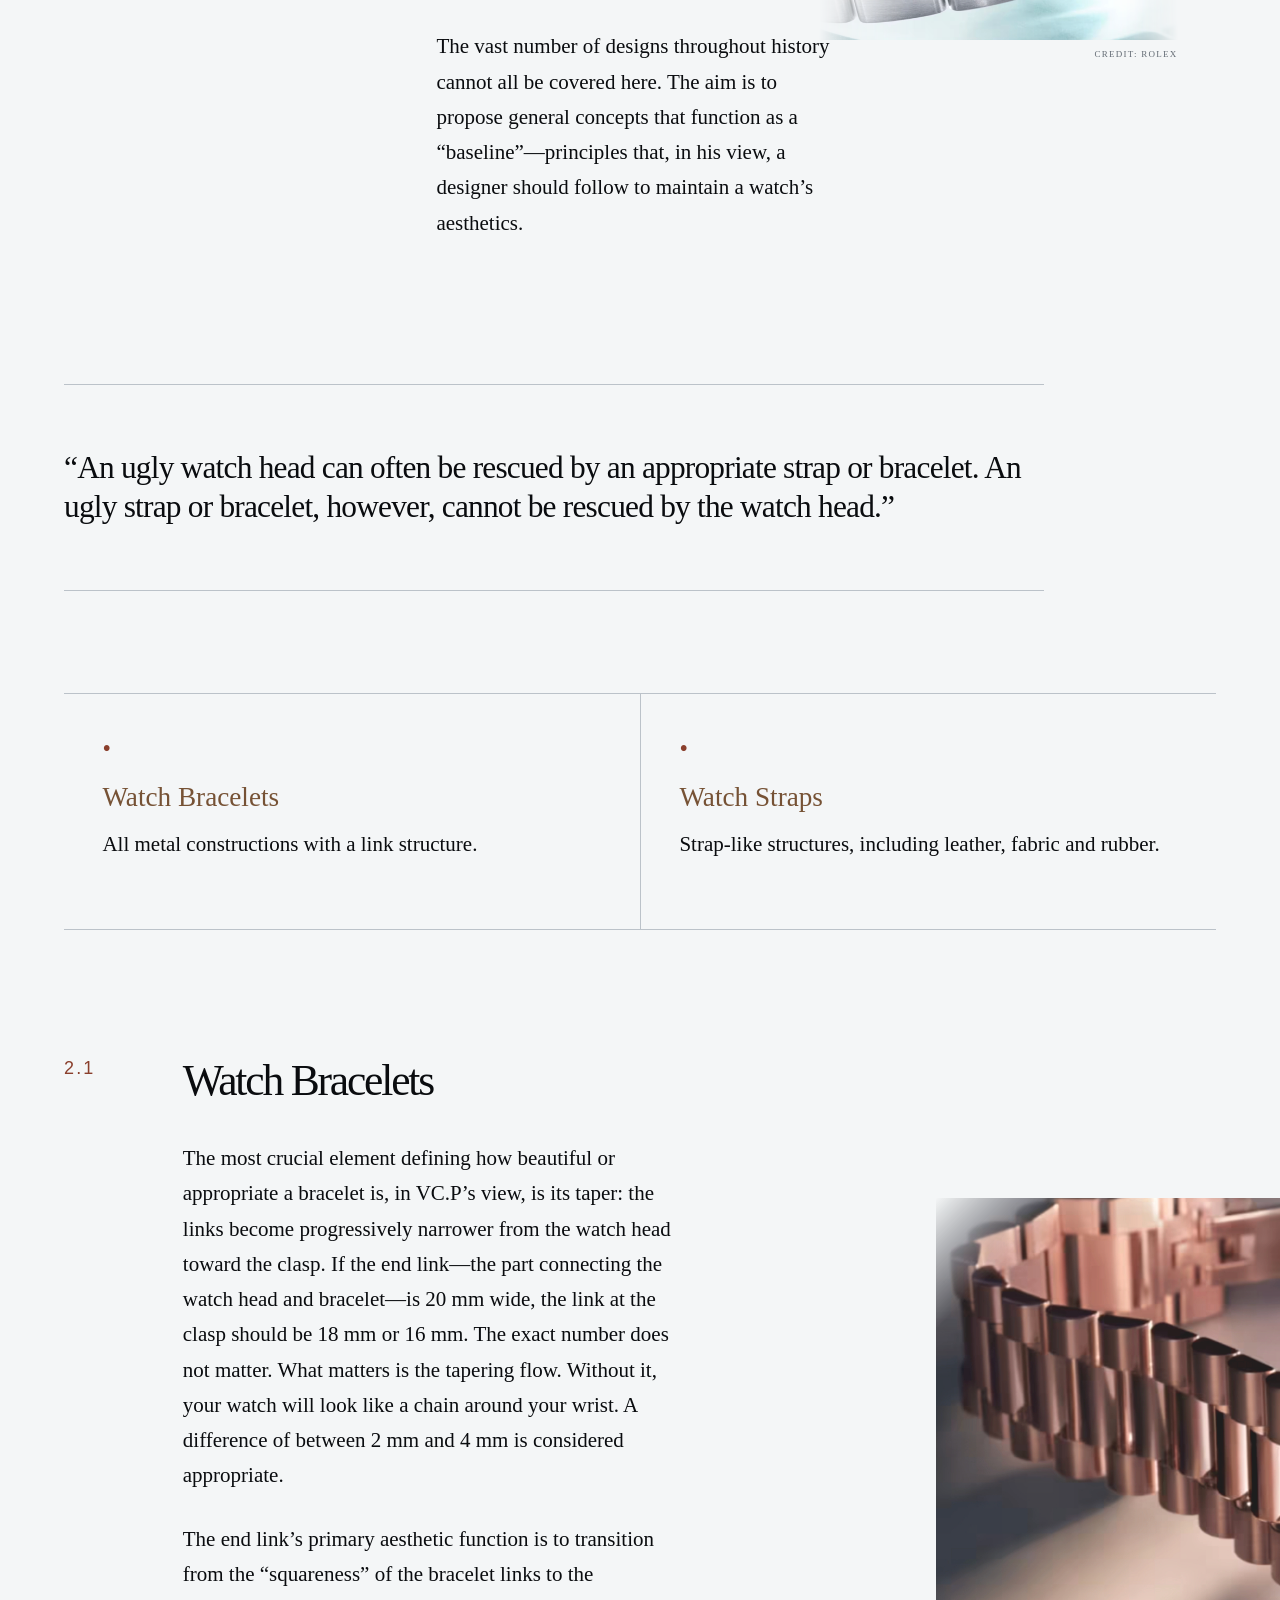
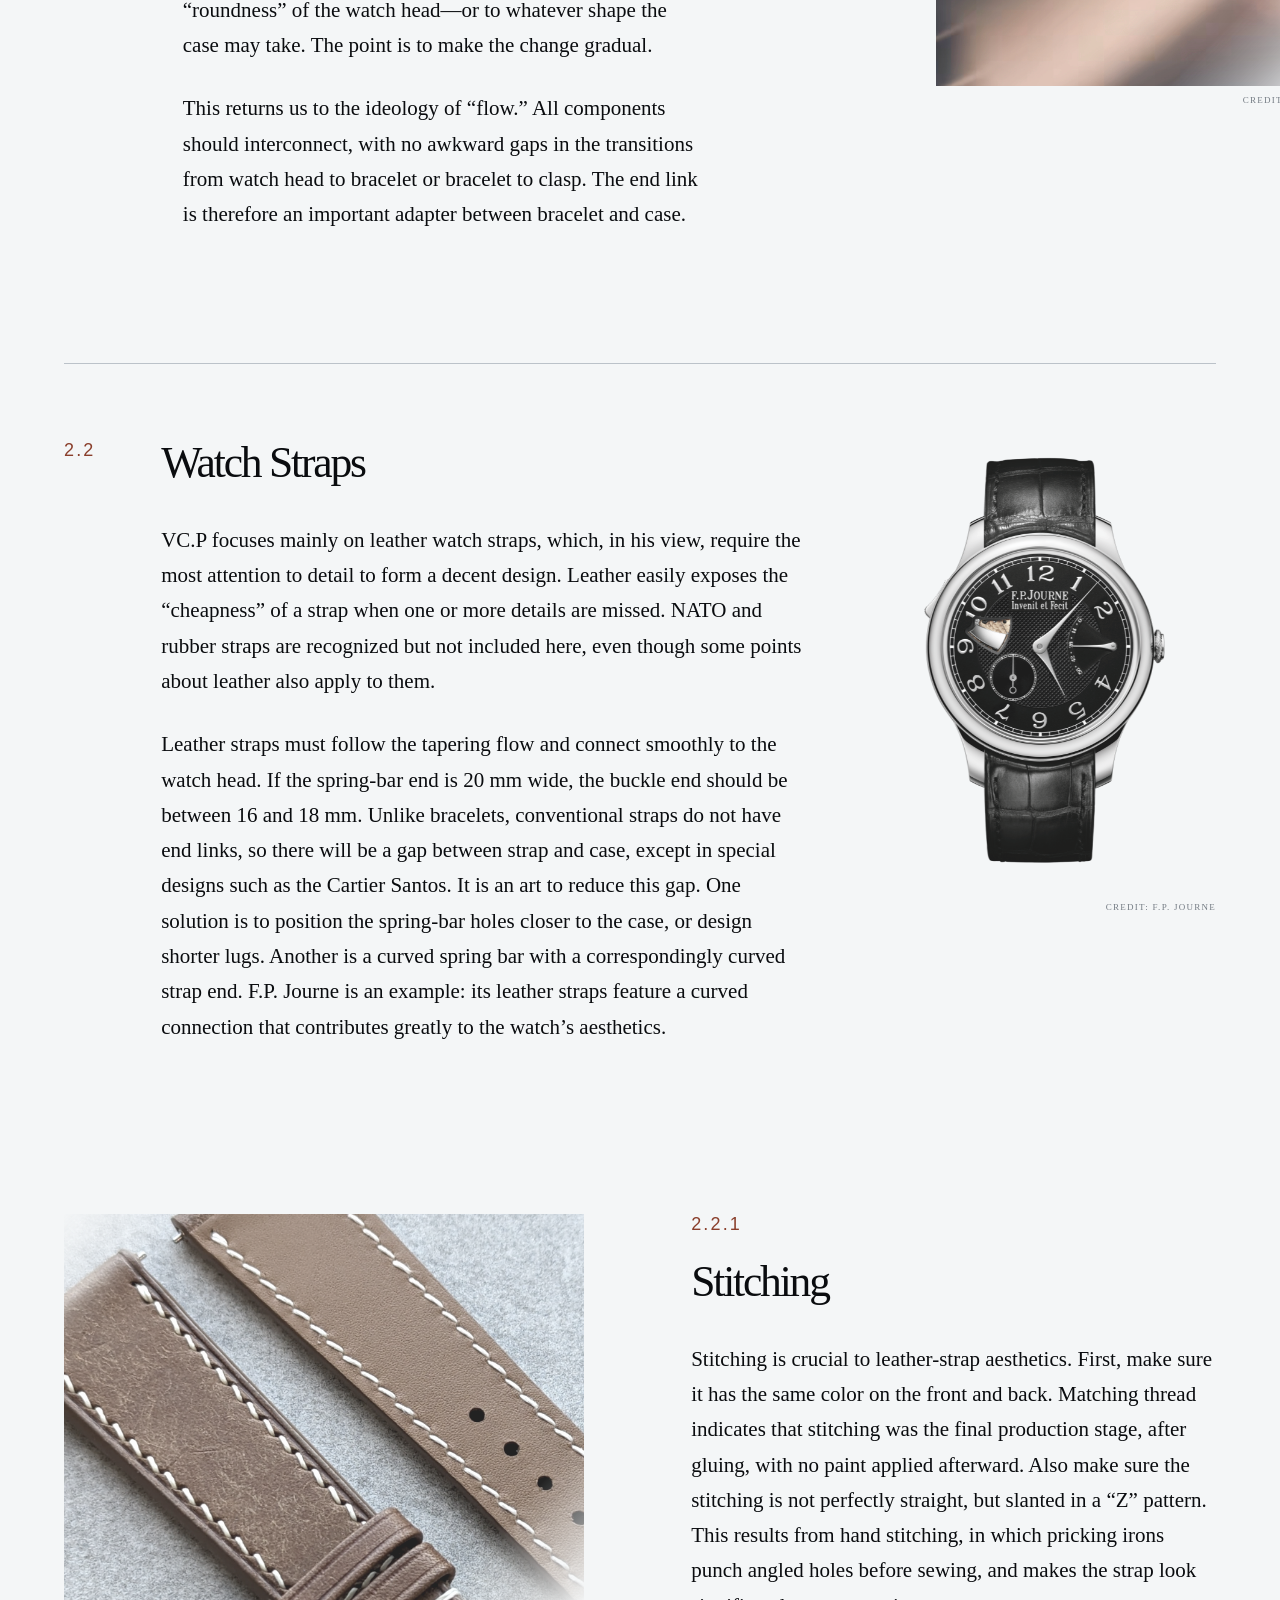
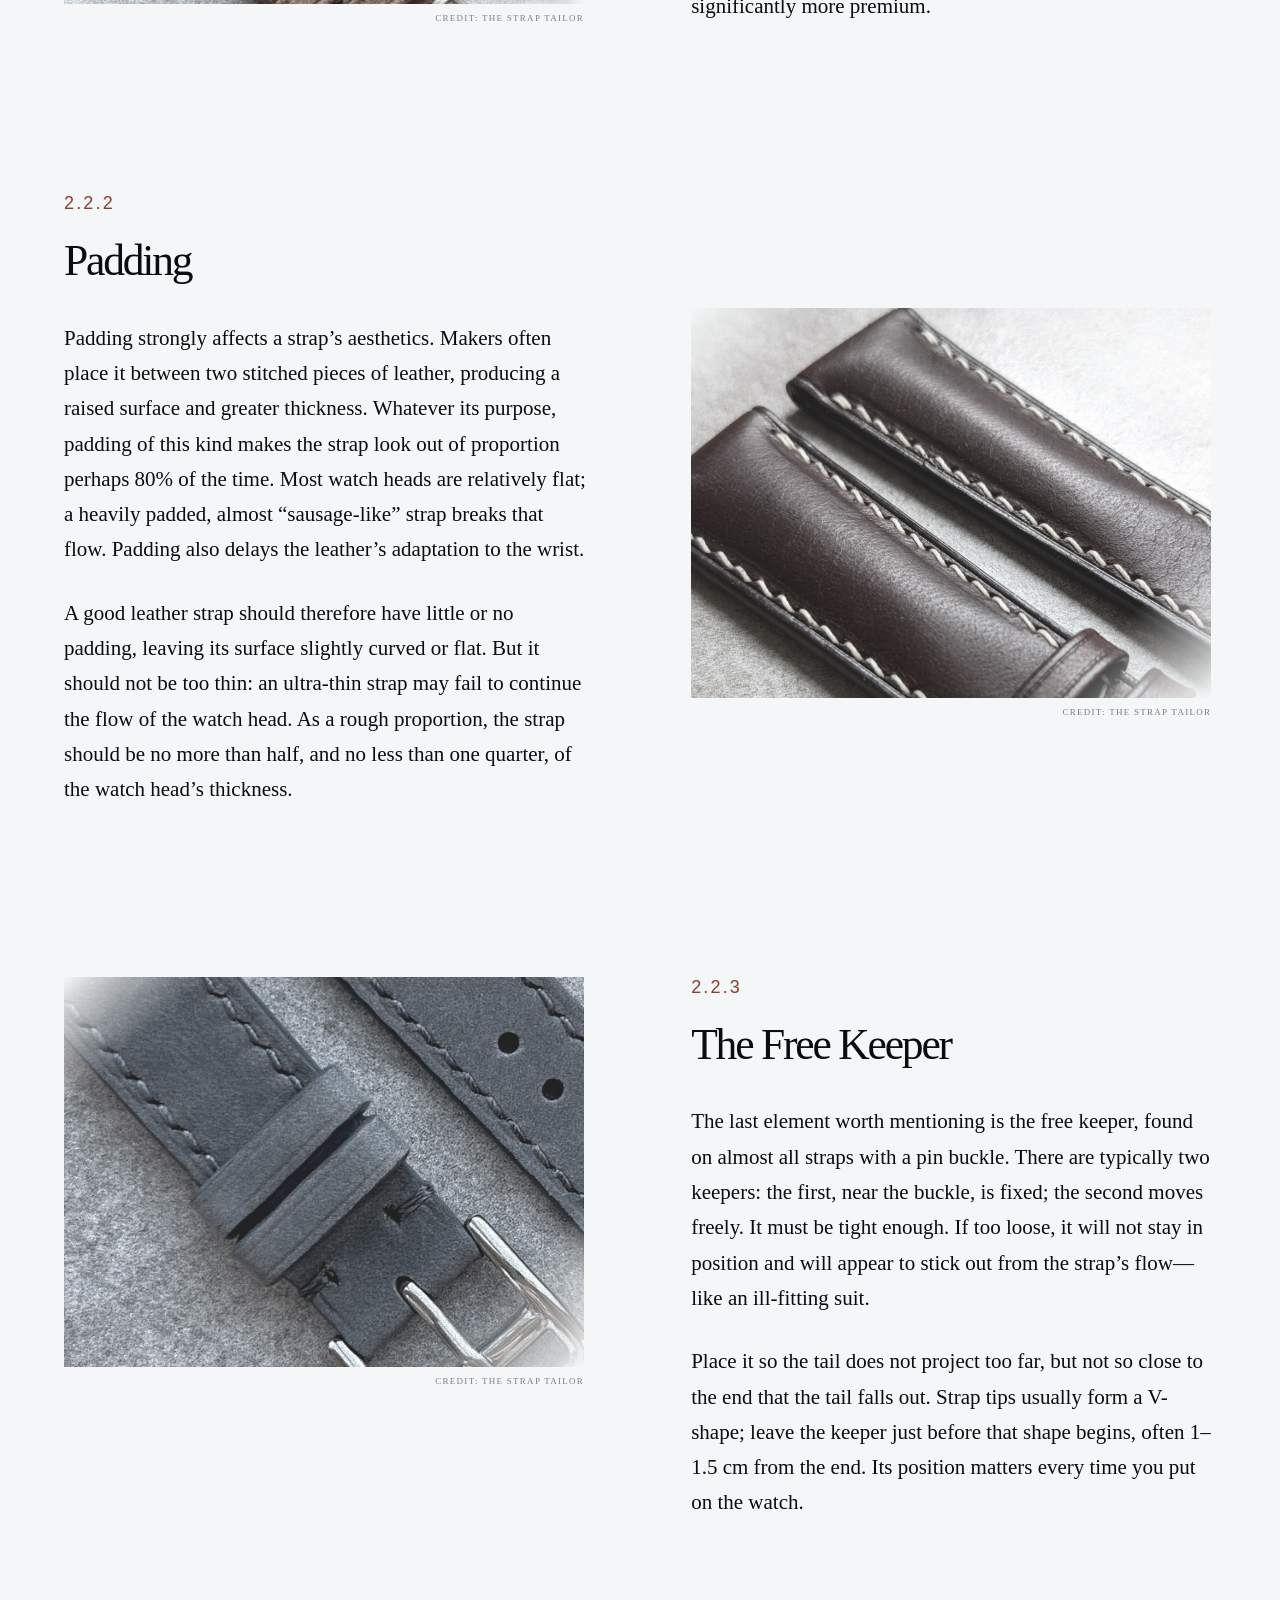
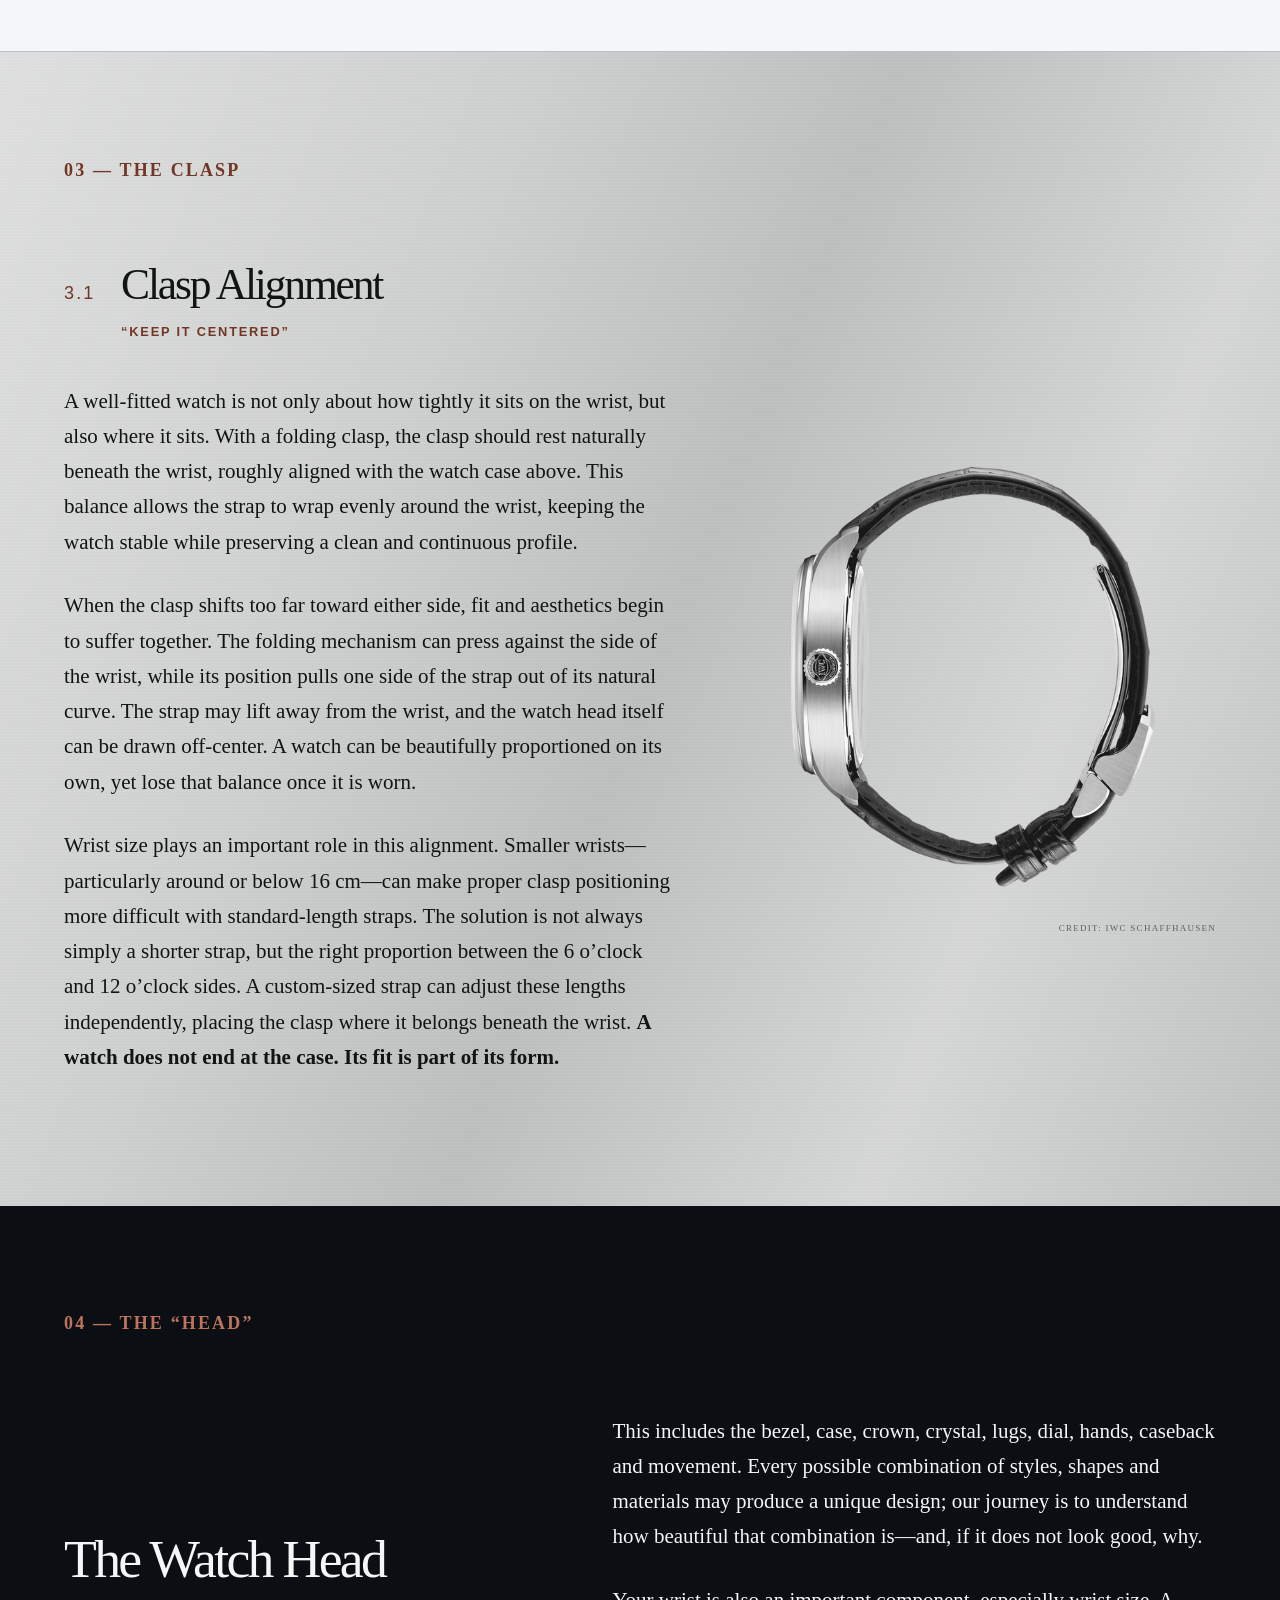
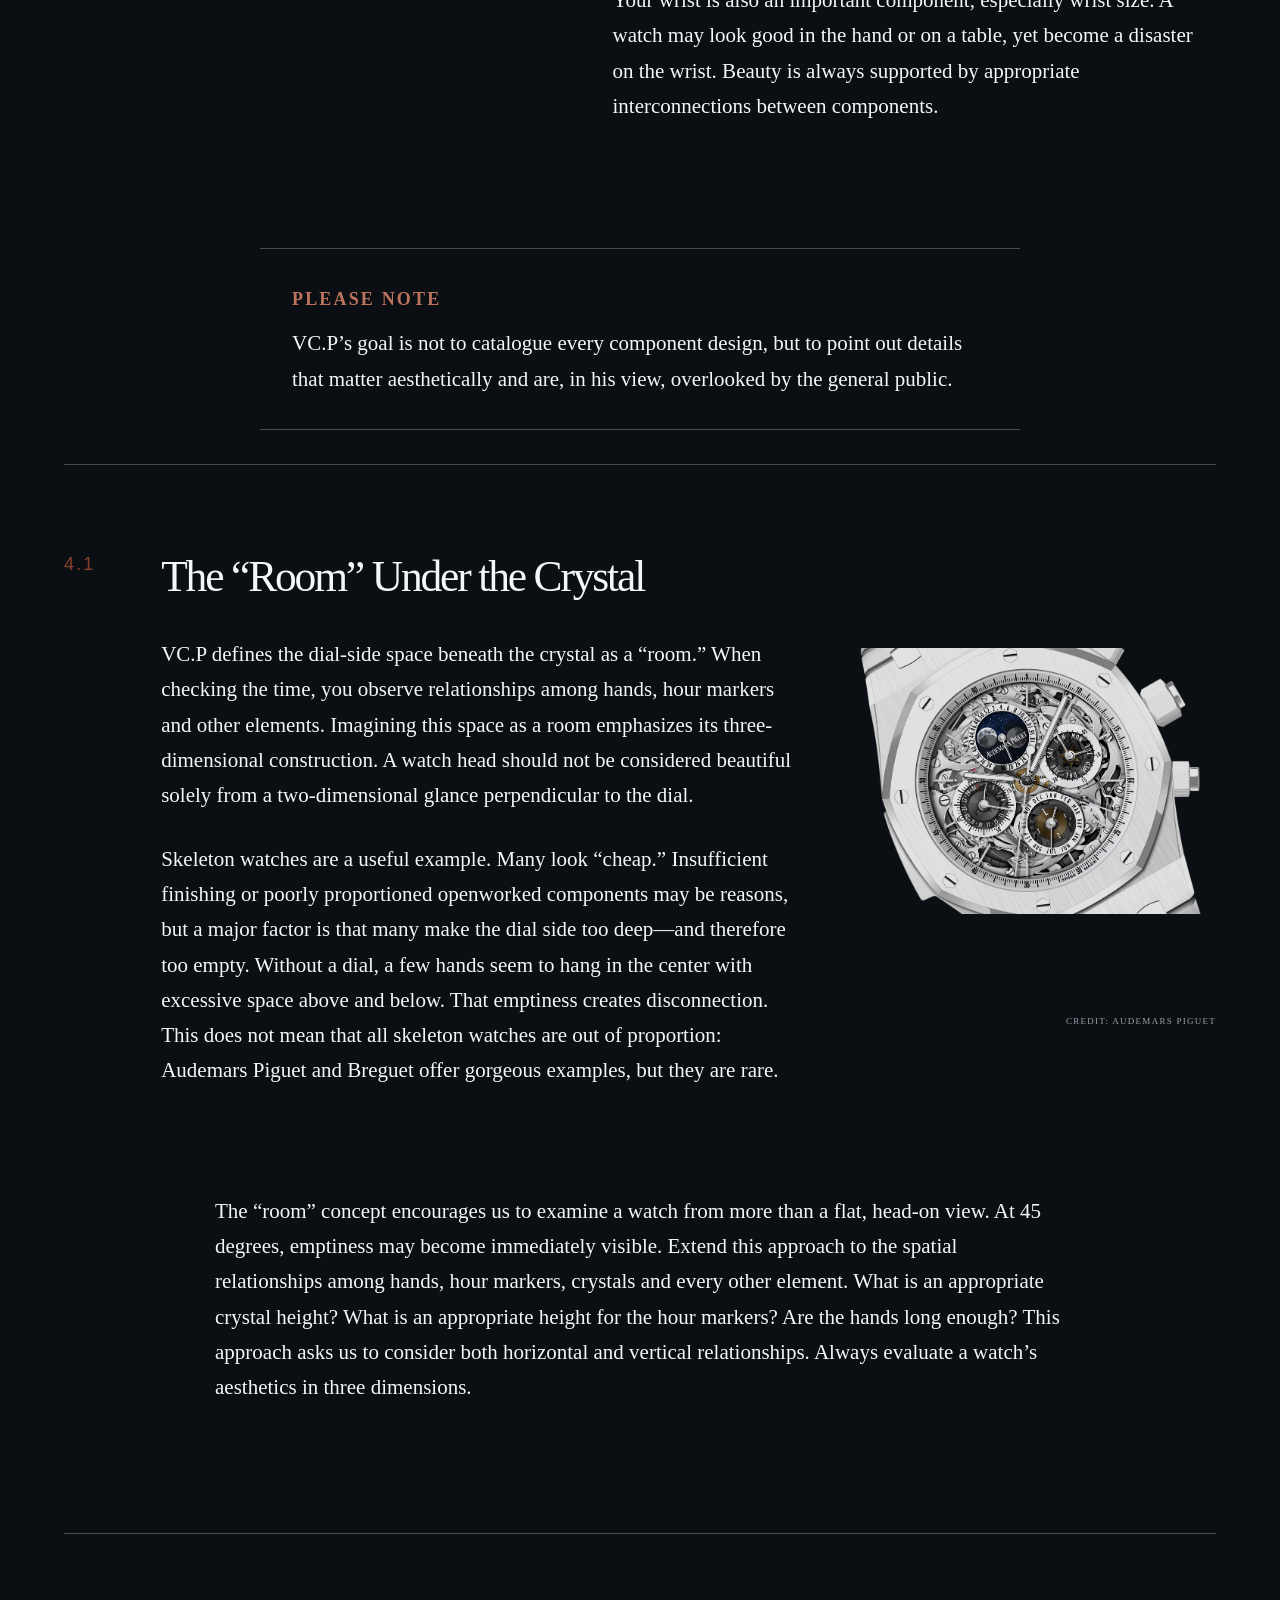
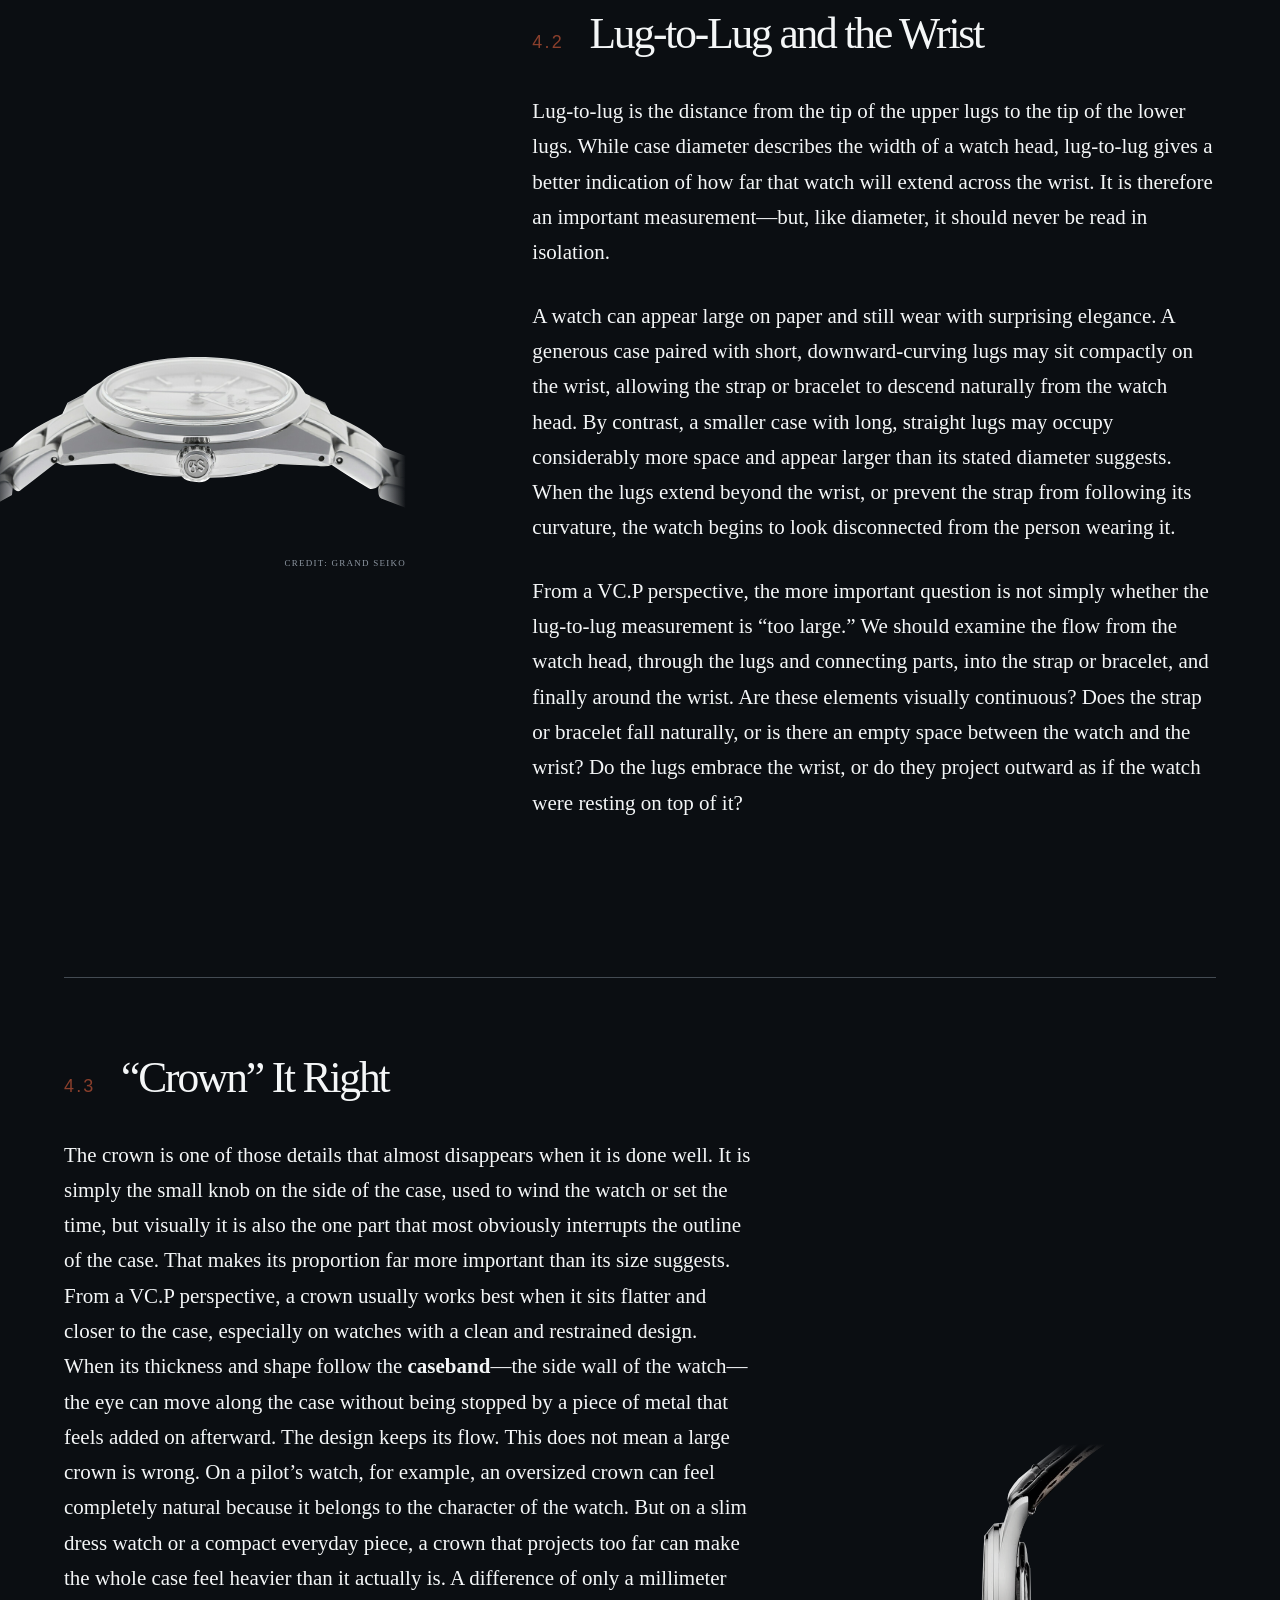
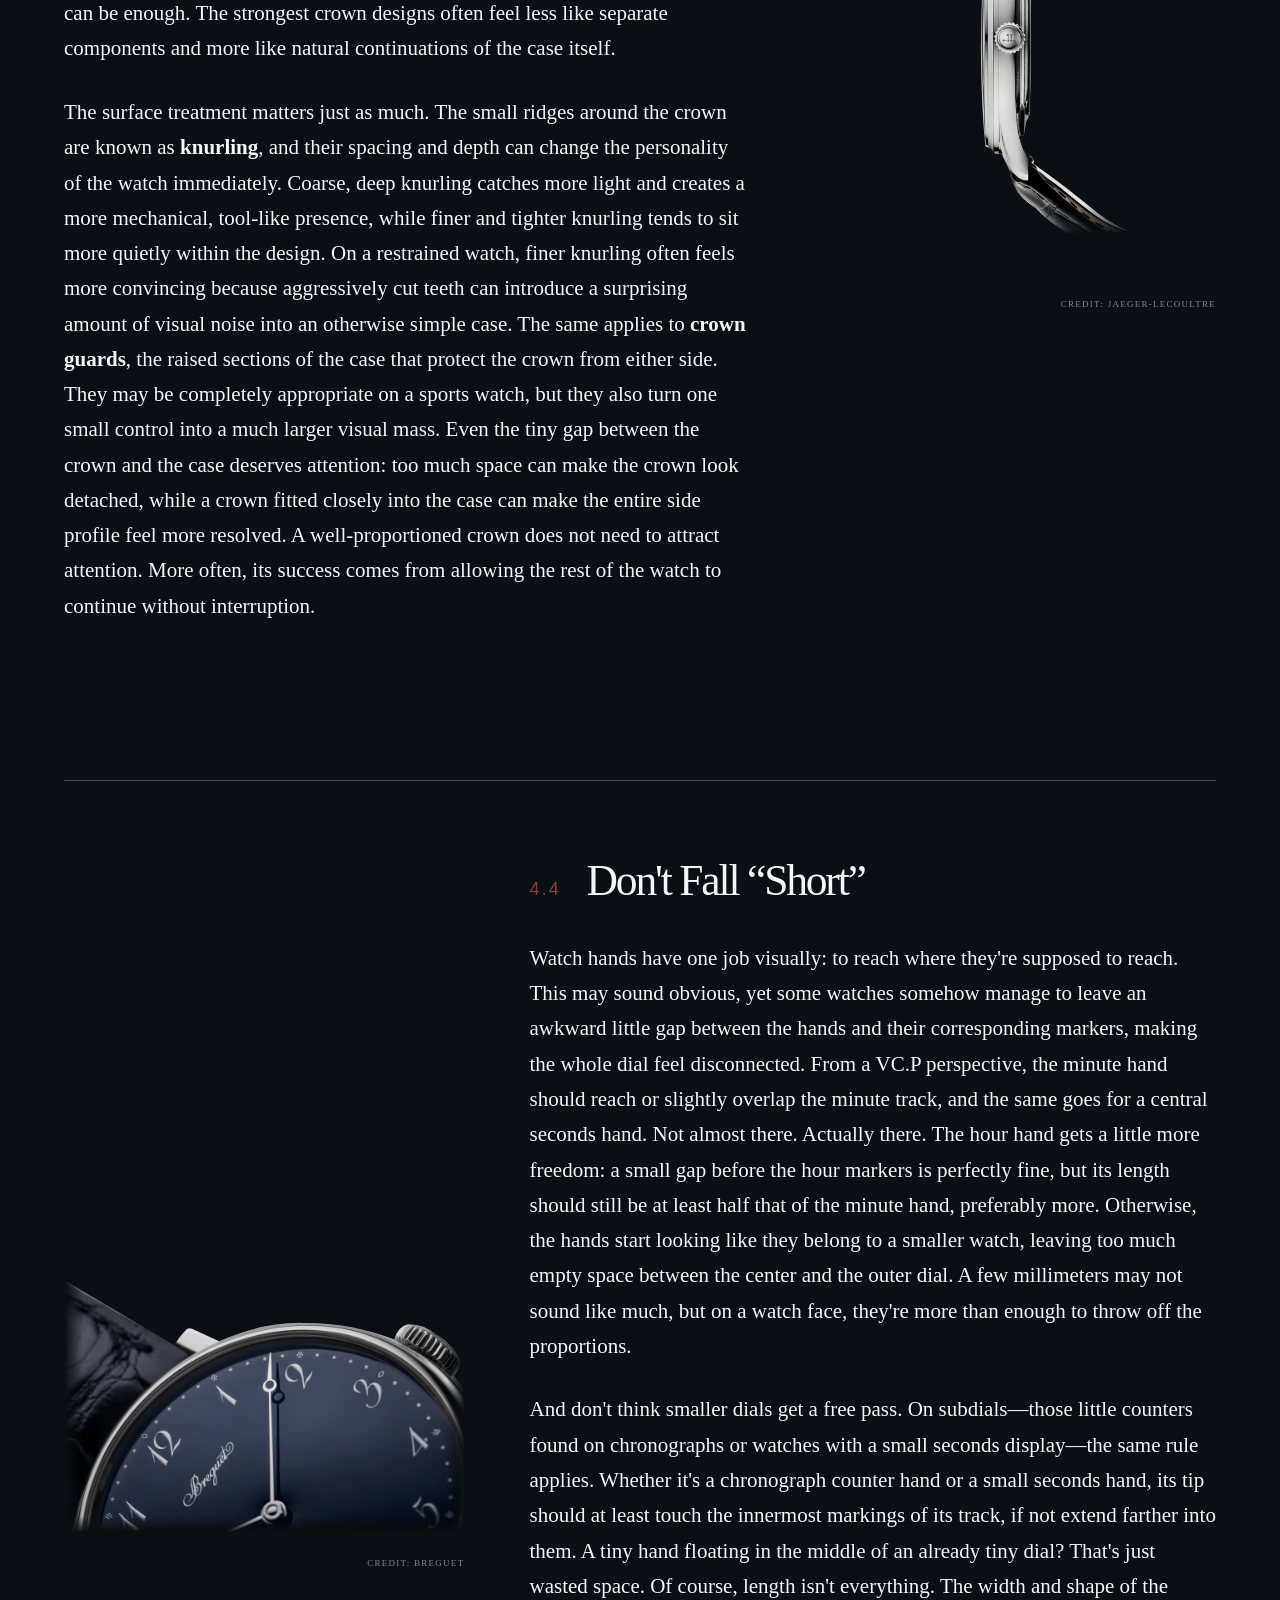
==== commit e1ed453f: "Tighten Grand Seiko credit and clean the mobile JLC edge" ====
--- a/index.html
+++ b/index.html
@@ -1,4 +1,4 @@
-<!DOCTYPE html><html lang="en"><head><meta charSet="utf-8"/><meta name="viewport" content="width=device-width, initial-scale=1"/><link rel="icon" type="image/svg+xml" sizes="any" href="/favicon-hands-v2.svg"/><link rel="icon" type="image/png" sizes="32x32" href="/favicon-hands-v2-32.png"/><link rel="icon" type="image/png" sizes="16x16" href="/favicon-hands-v2-16.png"/><link rel="shortcut icon" type="image/x-icon" sizes="32x32" href="/favicon-hands-v2.ico"/><link rel="apple-touch-icon" sizes="180x180" href="/apple-touch-icon-180x180-hands-v3.png"/><link rel="apple-touch-icon" sizes="167x167" href="/apple-touch-icon-167x167-hands-v3.png"/><link rel="apple-touch-icon" sizes="152x152" href="/apple-touch-icon-152x152-hands-v3.png"/><link rel="apple-touch-icon" sizes="120x120" href="/apple-touch-icon-120x120-hands-v3.png"/><link rel="apple-touch-icon-precomposed" href="/apple-touch-icon-precomposed.png"/><meta name="apple-mobile-web-app-title" content="Vdeology"/><link rel="manifest" href="./site.webmanifest?v=hands-v1"/><meta name="theme-color" content="#07090b"/><meta name="msapplication-TileColor" content="#07090b"/><meta name="msapplication-TileImage" content="./mstile-150x150.png?v=hands-v1"/><link rel="stylesheet" href="./_next/static/css/index.f4b8a7e.css?v=20261127-mobile-cutout-fixed" data-rsc-css-href="./_next/static/css/index.f4b8a7e.css?v=20261127-dont-fall-short" data-precedence="vite-rsc/importer-resources"/><title>Vdeology of Watches</title><meta name="description" content="An independent journal on horological aesthetics."/><script defer src="./home-scroll.js?v=bracelet-unclipped"></script><link rel="stylesheet" href="./home-mobile-entry.css"/><link rel="stylesheet" href="./responsive-refinements.css?v=fpj-clear"/><script defer src="./mobile-nav.js"></script></head><body><svg class="asset-filters" aria-hidden="true" width="0" height="0"><filter id="lange-key" color-interpolation-filters="sRGB"><feColorMatrix type="matrix" values="1 0 0 0 0 0 1 0 0 0 0 0 1 0 0 -1.55 -1.55 -1.55 0 4.5"/></filter></svg><main><header><a href="#top" class="logo">Vdeology <i>of</i> Watches</a><nav><div class="selection-dropdown"><a href="#selection">VC.P Selection</a><button type="button" aria-label="Open VC.P Selection menu">⌄</button><div class="selection-dropdown-menu">
+<!DOCTYPE html><html lang="en"><head><meta charSet="utf-8"/><meta name="viewport" content="width=device-width, initial-scale=1"/><link rel="icon" type="image/svg+xml" sizes="any" href="/favicon-hands-v2.svg"/><link rel="icon" type="image/png" sizes="32x32" href="/favicon-hands-v2-32.png"/><link rel="icon" type="image/png" sizes="16x16" href="/favicon-hands-v2-16.png"/><link rel="shortcut icon" type="image/x-icon" sizes="32x32" href="/favicon-hands-v2.ico"/><link rel="apple-touch-icon" sizes="180x180" href="/apple-touch-icon-180x180-hands-v3.png"/><link rel="apple-touch-icon" sizes="167x167" href="/apple-touch-icon-167x167-hands-v3.png"/><link rel="apple-touch-icon" sizes="152x152" href="/apple-touch-icon-152x152-hands-v3.png"/><link rel="apple-touch-icon" sizes="120x120" href="/apple-touch-icon-120x120-hands-v3.png"/><link rel="apple-touch-icon-precomposed" href="/apple-touch-icon-precomposed.png"/><meta name="apple-mobile-web-app-title" content="Vdeology"/><link rel="manifest" href="./site.webmanifest?v=hands-v1"/><meta name="theme-color" content="#07090b"/><meta name="msapplication-TileColor" content="#07090b"/><meta name="msapplication-TileImage" content="./mstile-150x150.png?v=hands-v1"/><link rel="stylesheet" href="./_next/static/css/index.f4b8a7e.css?v=20261127-credit-edge" data-rsc-css-href="./_next/static/css/index.f4b8a7e.css?v=20261127-dont-fall-short" data-precedence="vite-rsc/importer-resources"/><title>Vdeology of Watches</title><meta name="description" content="An independent journal on horological aesthetics."/><script defer src="./home-scroll.js?v=bracelet-unclipped"></script><link rel="stylesheet" href="./home-mobile-entry.css"/><link rel="stylesheet" href="./responsive-refinements.css?v=fpj-clear"/><script defer src="./mobile-nav.js"></script></head><body><svg class="asset-filters" aria-hidden="true" width="0" height="0"><filter id="lange-key" color-interpolation-filters="sRGB"><feColorMatrix type="matrix" values="1 0 0 0 0 0 1 0 0 0 0 0 1 0 0 -1.55 -1.55 -1.55 0 4.5"/></filter></svg><main><header><a href="#top" class="logo">Vdeology <i>of</i> Watches</a><nav><div class="selection-dropdown"><a href="#selection">VC.P Selection</a><button type="button" aria-label="Open VC.P Selection menu">⌄</button><div class="selection-dropdown-menu">
 <a href="./selection-archive.html?issue=20261126">VC.P Selection Archive</a></div></div><div class="selection-dropdown section-dropdown"><a href="#framework">Framework</a><button type="button" aria-label="Open Framework menu">⌄</button><div class="selection-dropdown-menu"><a href="#opening">Opening</a><a href="#framework">Components</a></div></div><div class="selection-dropdown section-dropdown"><a href="#bracelets">Bracelet / Strap</a><button type="button" aria-label="Open Bracelet and Strap menu">⌄</button><div class="selection-dropdown-menu"><a href="#watch-bracelets">Watch Bracelets</a><a href="#straps">Watch Straps</a></div></div><div class="selection-dropdown section-dropdown"><a href="#clasp-alignment">Clasp</a><button type="button" aria-label="Open Clasp menu">⌄</button><div class="selection-dropdown-menu"><a href="#clasp-alignment">Clasp Alignment</a></div></div><div class="selection-dropdown section-dropdown"><a href="#head">Watch Head</a><button type="button" aria-label="Open Watch Head menu">⌄</button><div class="selection-dropdown-menu"><a href="#crystal-room">Room Under Crystal</a><a href="#lug-to-lug">Lug-to-Lug</a><a href="#crown">Crown</a><a href="#hand-length">Don't Fall “Short”</a></div></div><a href="#dictums" onclick="var d=document.getElementById('dictums'),go=function(b){window.scrollTo({top:d.getBoundingClientRect().top+window.scrollY-118,behavior:b})};go('smooth');setTimeout(function(){go('auto')},500);setTimeout(function(){go('auto')},1200);return false;">Dictum</a></nav></header><section class="hero" id="top"><div class="eyebrow">An independent journal on horological aesthetics · VC.P</div><h1>Understanding the <em>Aesthetics</em> of Wristwatches</h1><div class="meta"><span>From a VC.P Perspective</span></div><figure><img src="./images/hero-lange.jpg" alt="A. Lange &amp; Söhne watch detail" loading="lazy"/><figcaption>Credit: <!-- -->A. Lange &amp; Söhne</figcaption></figure></section>
 <section id="selection" aria-labelledby="selection-title"><div class="selection-heading"><div class="eyebrow" id="selection-title">VC.P Selection</div><p>Three stories worth your attention today.</p></div><div class="selection-date"><time dateTime="2026-11-26">Nov 26, 2026</time></div><ol class="selection-list"><li><span class="selection-number">01</span><div><h3>Brad Pitt and David Fincher Reveal the Watches of Cliff Booth</h3><p>Brad Pitt and David Fincher join Hodinkee’s Talking Watches to explain how they chose watches that fit both the characters and the film’s 1977 setting. The lineup includes a vintage Jaeger-LeCoultre Memovox and a white-gold Explorer 1016 with a white enamel dial, custom-built by Cloister Watch Co.</p><p class="selection-citations"><a class="selection-source" href="https://www.hodinkee.com/articles/with-brad-pitt-and-david-fincher" target="_blank" rel="noreferrer">Hodinkee</a></p></div></li><li><span class="selection-number">02</span><div><h3>Christie’s Brings the Kronos Collection Back to Hong Kong</h3><p>Christie’s holds the second instalment of Kronos: Titans of Time in Hong Kong on November 26, following the single-owner collection’s spring sale. The auction features important watches from Patek Philippe, F.P. Journe, Audemars Piguet and Rolex.</p><p class="selection-citations"><a class="selection-source" href="https://www.christies.com/en/auction/auction-31134/overview" target="_blank" rel="noreferrer">Christie’s</a></p></div></li><li><span class="selection-number">03</span><div><h3>Campanola Introduces Its First New Mechanical Calibre in 12 Years</h3><p>Citizen’s Campanola presents two small-seconds watches with lacquer and mother-of-pearl dials depicting different night skies. Both use La Joux-Perret’s Y520 automatic calibre and are set for a limited release in Japan on December 3.</p><p class="selection-citations"><a class="selection-source" href="https://www.citizen.jp/news/2026/20261110.html" target="_blank" rel="noreferrer">Citizen</a></p></div></li></ol><a class="selection-archive-link" href="./selection-archive.html?issue=20261126">View Archive <span aria-hidden="true">→</span></a></section>
 <section id="opening"><div class="eyebrow">00 — Opening</div><div class="split"><div><h2>Introduction</h2><figure><img src="./images/patek-abstract.png" alt="Patek Philippe movement" loading="lazy"/><figcaption>Credit: <!-- -->Patek Philippe</figcaption></figure></div><p class="lead">This is an opinion-based project recording VC.P’s taste in mechanical wristwatches. It is neither academic writing nor professional commentary on wristwatch aesthetics. Written from his personal perspective, it offers one way to understand timepieces comprehensively. He does not position himself as a watch collector; that is not a title this project seeks to claim. As a passionate individual who has been enthusiastic about watches for more than ten years, he discusses his own views on the beauty of timepieces. This work aims to inspire watch lovers in their approach to examining aesthetics, particularly the construction of mechanical wristwatches and the ideologies embedded within them.</p></div></section><section id="framework"><div class="eyebrow">01 — A framework for looking</div><div class="copy"><h2>Components of a Wristwatch</h2><p>To understand wristwatch aesthetics, the first step is to understand all the components we need to consider when evaluating them—in other words, where should we look when we want to know whether a watch is “beautiful”? This is a crucial foundation. VC.P’s aim is not simply to tell you why a watch is beautiful at first glance, but to encourage you to analyze every detail and understand why each one matters aesthetically.</p><p>Only the macro components visible in a watch’s appearance are listed here. This does not include, for instance, the movement (which is sometimes not visible) or the crown (a small part of the larger component, the “watch head”). From this perspective, a wristwatch can typically be divided into:</p></div><ol class="parts"><li><b aria-hidden="true">•</b>The watch head</li><li><b aria-hidden="true">•</b>The bracelet or strap</li><li><b aria-hidden="true">•</b>The clasp or buckle</li><li><b aria-hidden="true">•</b><span>The parts connecting the strap or bracelet to the watch head </span></li><li><b aria-hidden="true">•</b><span>The parts connecting the strap or bracelet to the clasp or buckle </span></li></ol><p class="copy">Far too many people judge a watch from a single aspect, overlooking essential parts of the whole. The first three points may be familiar, but this framework highlights the fourth and fifth, which are often overlooked. They are irreplaceable elements; when a watch feels aesthetically “weird,” the problem is likely to lie in these connecting parts.</p></section><section id="bracelets"><figure><img src="./images/rolex-bracelet.jpg" alt="Rolex watch and bracelet" loading="lazy"/><figcaption>Credit: <!-- -->Rolex</figcaption></figure><div class="eyebrow">02 — The bracelet / strap</div><div class="split"><h2>The Watch Bracelet &amp; Strap</h2><div><p>VC.P begins with the watch strap or bracelet because he considers it responsible for more than 50% of the entire beauty of a wristwatch. This may sound exaggerated, but analyzing it is not simply a matter of looking at the strap or bracelet itself; more significantly, it means considering how it interacts with the watch head and the clasp or buckle as a whole.</p><p>The vast number of designs throughout history cannot all be covered here. The aim is to propose general concepts that function as a “baseline”—principles that, in his view, a designer should follow to maintain a watch’s aesthetics.</p></div></div><blockquote>“An ugly watch head can often be rescued by an appropriate strap or bracelet. An ugly strap or bracelet, however, cannot be rescued by the watch head.”</blockquote><div class="cards"><div><small aria-hidden="true">•</small><h3>Watch Bracelets</h3><p>All metal constructions with a link structure.</p></div><div><small aria-hidden="true">•</small><h3>Watch Straps</h3><p>Strap-like structures, including leather, fabric and rubber.</p></div></div><article id="watch-bracelets"><div class="number">2.1</div><div><h3>Watch Bracelets</h3><p>The most crucial element defining how beautiful or appropriate a bracelet is, in VC.P’s view, is its taper: the links become progressively narrower from the watch head toward the clasp. If the end link—the part connecting the watch head and bracelet—is 20 mm wide, the link at the clasp should be 18 mm or 16 mm. The exact number does not matter. What matters is the tapering flow. Without it, your watch will look like a chain around your wrist. A difference of between 2 mm and 4 mm is considered appropriate.</p><p>The end link’s primary aesthetic function is to transition from the “squareness” of the bracelet links to the “roundness” of the watch head—or to whatever shape the case may take. The point is to make the change gradual.</p><p>This returns us to the ideology of “flow.” All components should interconnect, with no awkward gaps in the transitions from watch head to bracelet or bracelet to clasp. The end link is therefore an important adapter between bracelet and case.</p></div><figure><img src="./images/rolex-end-links.jpg" alt="Rolex bracelet end links" loading="lazy"/><figcaption>Credit: <!-- -->Rolex</figcaption></figure></article></section><section id="straps"><article><div class="number">2.2</div><div><h2>Watch Straps</h2><p>VC.P focuses mainly on leather watch straps, which, in his view, require the most attention to detail to form a decent design. Leather easily exposes the “cheapness” of a strap when one or more details are missed. NATO and rubber straps are recognized but not included here, even though some points about leather also apply to them.</p><p>Leather straps must follow the tapering flow and connect smoothly to the watch head. If the spring-bar end is 20 mm wide, the buckle end should be between 16 and 18 mm. Unlike bracelets, conventional straps do not have end links, so there will be a gap between strap and case, except in special designs such as the Cartier Santos. It is an art to reduce this gap. One solution is to position the spring-bar holes closer to the case, or design shorter lugs. Another is a curved spring bar with a correspondingly curved strap end. F.P. Journe is an example: its leather straps feature a curved connection that contributes greatly to the watch’s aesthetics.</p></div><figure><img src="./images/fpj-strap.png" alt="F.P. Journe curved-end strap" loading="lazy"/><figcaption>Credit: <!-- -->F.P. Journe</figcaption></figure></article><div class="detail stitching-detail"><figure><img src="./images/strap-stitching.jpg" alt="Hand-stitched watch strap" loading="lazy"/><figcaption>Credit: <!-- -->The Strap Tailor</figcaption></figure><div><div class="number">2.2.1</div><h3>Stitching</h3><p>Stitching is crucial to leather-strap aesthetics. First, make sure it has the same color on the front and back. Matching thread indicates that stitching was the final production stage, after gluing, with no paint applied afterward. Also make sure the stitching is not perfectly straight, but slanted in a “Z” pattern. This results from hand stitching, in which pricking irons punch angled holes before sewing, and makes the strap look significantly more premium.</p></div></div><div class="detail padding-detail"><div><div class="number">2.2.2</div><h3>Padding</h3><p>Padding strongly affects a strap’s aesthetics. Makers often place it between two stitched pieces of leather, producing a raised surface and greater thickness. Whatever its purpose, padding of this kind makes the strap look out of proportion perhaps 80% of the time. Most watch heads are relatively flat; a heavily padded, almost “sausage-like” strap breaks that flow. Padding also delays the leather’s adaptation to the wrist.</p><p>A good leather strap should therefore have little or no padding, leaving its surface slightly curved or flat. But it should not be too thin: an ultra-thin strap may fail to continue the flow of the watch head. As a rough proportion, the strap should be no more than half, and no less than one quarter, of the watch head’s thickness.</p></div><figure><img src="./images/strap-stuffing.jpg" alt="Side profile of a leather strap" loading="lazy"/><figcaption>Credit: <!-- -->The Strap Tailor</figcaption></figure></div><div class="detail free-keeper-detail"><figure><img src="./images/strap-keeper.jpg" alt="Leather strap and free keeper" loading="lazy"/><figcaption>Credit: <!-- -->The Strap Tailor</figcaption></figure><div><div class="number">2.2.3</div><h3>The Free Keeper</h3><p>The last element worth mentioning is the free keeper, found on almost all straps with a pin buckle. There are typically two keepers: the first, near the buckle, is fixed; the second moves freely. It must be tight enough. If too loose, it will not stay in position and will appear to stick out from the strap’s flow—like an ill-fitting suit.</p><p>Place it so the tail does not project too far, but not so close to the end that the tail falls out. Strap tips usually form a V-shape; leave the keeper just before that shape begins, often 1–1.5 cm from the end. Its position matters every time you put on the watch.</p></div></div></section><section id="clasp-alignment" class="clasp-alignment-section"><div class="eyebrow">03 — The Clasp</div><article class="clasp-alignment-layout"><div class="clasp-alignment-copy"><div class="clasp-heading-row"><span class="number">3.1</span><div class="clasp-heading-text"><h3>Clasp Alignment</h3><p class="section-subtitle">“Keep It Centered”</p></div></div><p>A well-fitted watch is not only about how tightly it sits on the wrist, but also where it sits. With a folding clasp, the clasp should rest naturally beneath the wrist, roughly aligned with the watch case above. This balance allows the strap to wrap evenly around the wrist, keeping the watch stable while preserving a clean and continuous profile.</p><p>When the clasp shifts too far toward either side, fit and aesthetics begin to suffer together. The folding mechanism can press against the side of the wrist, while its position pulls one side of the strap out of its natural curve. The strap may lift away from the wrist, and the watch head itself can be drawn off-center. A watch can be beautifully proportioned on its own, yet lose that balance once it is worn.</p><p>Wrist size plays an important role in this alignment. Smaller wrists—particularly around or below 16 cm—can make proper clasp positioning more difficult with standard-length straps. The solution is not always simply a shorter strap, but the right proportion between the 6 o’clock and 12 o’clock sides. A custom-sized strap can adjust these lengths independently, placing the clasp where it belongs beneath the wrist. <strong>A watch does not end at the case. Its fit is part of its form.</strong></p></div><figure><img src="./images/iwc-portugieser-profile.png" alt="IWC Portugieser side profile showing the case above and folding clasp below" loading="lazy"/><figcaption>Credit: <!-- -->IWC Schaffhausen</figcaption></figure></article></section><section id="head"><div class="eyebrow">04 — The “Head”</div><div class="split"><h2>The Watch Head</h2><div><p>This includes the bezel, case, crown, crystal, lugs, dial, hands, caseback and movement. Every possible combination of styles, shapes and materials may produce a unique design; our journey is to understand how beautiful that combination is—and, if it does not look good, why.</p><p>Your wrist is also an important component, especially wrist size. A watch may look good in the hand or on a table, yet become a disaster on the wrist. Beauty is always supported by appropriate interconnections between components.</p></div></div><aside><b>Please note</b><p>VC.P’s goal is not to catalogue every component design, but to point out details that matter aesthetically and are, in his view, overlooked by the general public.</p></aside><article id="crystal-room"><div class="number">4.1</div><div><h3>The “Room” Under the Crystal</h3><p>VC.P defines the dial-side space beneath the crystal as a “room.” When checking the time, you observe relationships among hands, hour markers and other elements. Imagining this space as a room emphasizes its three-dimensional construction. A watch head should not be considered beautiful solely from a two-dimensional glance perpendicular to the dial.</p><p>Skeleton watches are a useful example. Many look “cheap.” Insufficient finishing or poorly proportioned openworked components may be reasons, but a major factor is that many make the dial side too deep—and therefore too empty. Without a dial, a few hands seem to hang in the center with excessive space above and below. That emptiness creates disconnection. This does not mean that all skeleton watches are out of proportion: Audemars Piguet and Breguet offer gorgeous examples, but they are rare.</p></div><figure><img src="./images/ap-skeleton.png" alt="Audemars Piguet openworked watch" loading="lazy"/><figcaption>Credit: <!-- -->Audemars Piguet</figcaption></figure></article><p class="copy">The “room” concept encourages us to examine a watch from more than a flat, head-on view. At 45 degrees, emptiness may become immediately visible. Extend this approach to the spatial relationships among hands, hour markers, crystals and every other element. What is an appropriate crystal height? What is an appropriate height for the hour markers? Are the hands long enough? This approach asks us to consider both horizontal and vertical relationships. Always evaluate a watch’s aesthetics in three dimensions.</p><article class="lug-section" id="lug-to-lug"><figure class="lug-gs-figure"><div class="lug-image-frame"><img src="./images/grand-seiko-sbgw297-lug-profile.jpg?v=soft-edge-v2" alt="Grand Seiko SBGW297 shown in side profile with both lugs visible" loading="lazy"/></div><figcaption>Credit: <!-- -->Grand Seiko</figcaption></figure><div><div class="lug-heading-row"><span class="number">4.2</span><h3>Lug-to-Lug and the Wrist</h3></div><p>Lug-to-lug is the distance from the tip of the upper lugs to the tip of the lower lugs. While case diameter describes the width of a watch head, lug-to-lug gives a better indication of how far that watch will extend across the wrist. It is therefore an important measurement—but, like diameter, it should never be read in isolation.</p><p>A watch can appear large on paper and still wear with surprising elegance. A generous case paired with short, downward-curving lugs may sit compactly on the wrist, allowing the strap or bracelet to descend naturally from the watch head. By contrast, a smaller case with long, straight lugs may occupy considerably more space and appear larger than its stated diameter suggests. When the lugs extend beyond the wrist, or prevent the strap from following its curvature, the watch begins to look disconnected from the person wearing it.</p><p>From a VC.P perspective, the more important question is not simply whether the lug-to-lug measurement is “too large.” We should examine the flow from the watch head, through the lugs and connecting parts, into the strap or bracelet, and finally around the wrist. Are these elements visually continuous? Does the strap or bracelet fall naturally, or is there an empty space between the watch and the wrist? Do the lugs embrace the wrist, or do they project outward as if the watch were resting on top of it?</p></div></article><article class="crown-section" id="crown"><div class="crown-copy"><div class="crown-heading-row"><span class="number">4.3</span><h3>“Crown” It Right</h3></div><p>The crown is one of those details that almost disappears when it is done well. It is simply the small knob on the side of the case, used to wind the watch or set the time, but visually it is also the one part that most obviously interrupts the outline of the case. That makes its proportion far more important than its size suggests. From a VC.P perspective, a crown usually works best when it sits flatter and closer to the case, especially on watches with a clean and restrained design. When its thickness and shape follow the <strong>caseband</strong>—the side wall of the watch—the eye can move along the case without being stopped by a piece of metal that feels added on afterward. The design keeps its flow. This does not mean a large crown is wrong. On a pilot’s watch, for example, an oversized crown can feel completely natural because it belongs to the character of the watch. But on a slim dress watch or a compact everyday piece, a crown that projects too far can make the whole case feel heavier than it actually is. A difference of only a millimeter can be enough. The strongest crown designs often feel less like separate components and more like natural continuations of the case itself.</p><p>The surface treatment matters just as much. The small ridges around the crown are known as <strong>knurling</strong>, and their spacing and depth can change the personality of the watch immediately. Coarse, deep knurling catches more light and creates a more mechanical, tool-like presence, while finer and tighter knurling tends to sit more quietly within the design. On a restrained watch, finer knurling often feels more convincing because aggressively cut teeth can introduce a surprising amount of visual noise into an otherwise simple case. The same applies to <strong>crown guards</strong>, the raised sections of the case that protect the crown from either side. They may be completely appropriate on a sports watch, but they also turn one small control into a much larger visual mass. Even the tiny gap between the crown and the case deserves attention: too much space can make the crown look detached, while a crown fitted closely into the case can make the entire side profile feel more resolved. A well-proportioned crown does not need to attract attention. More often, its success comes from allowing the rest of the watch to continue without interruption.</p></div><figure class="crown-figure"><div class="crown-image-frame"><img src="./images/jlc-master-ultra-thin-crown.jpg" alt="Jaeger-LeCoultre Master Ultra Thin Date showing the crown close to the caseband" loading="lazy"/></div><figcaption>Credit: <!-- -->Jaeger-LeCoultre</figcaption></figure></article>
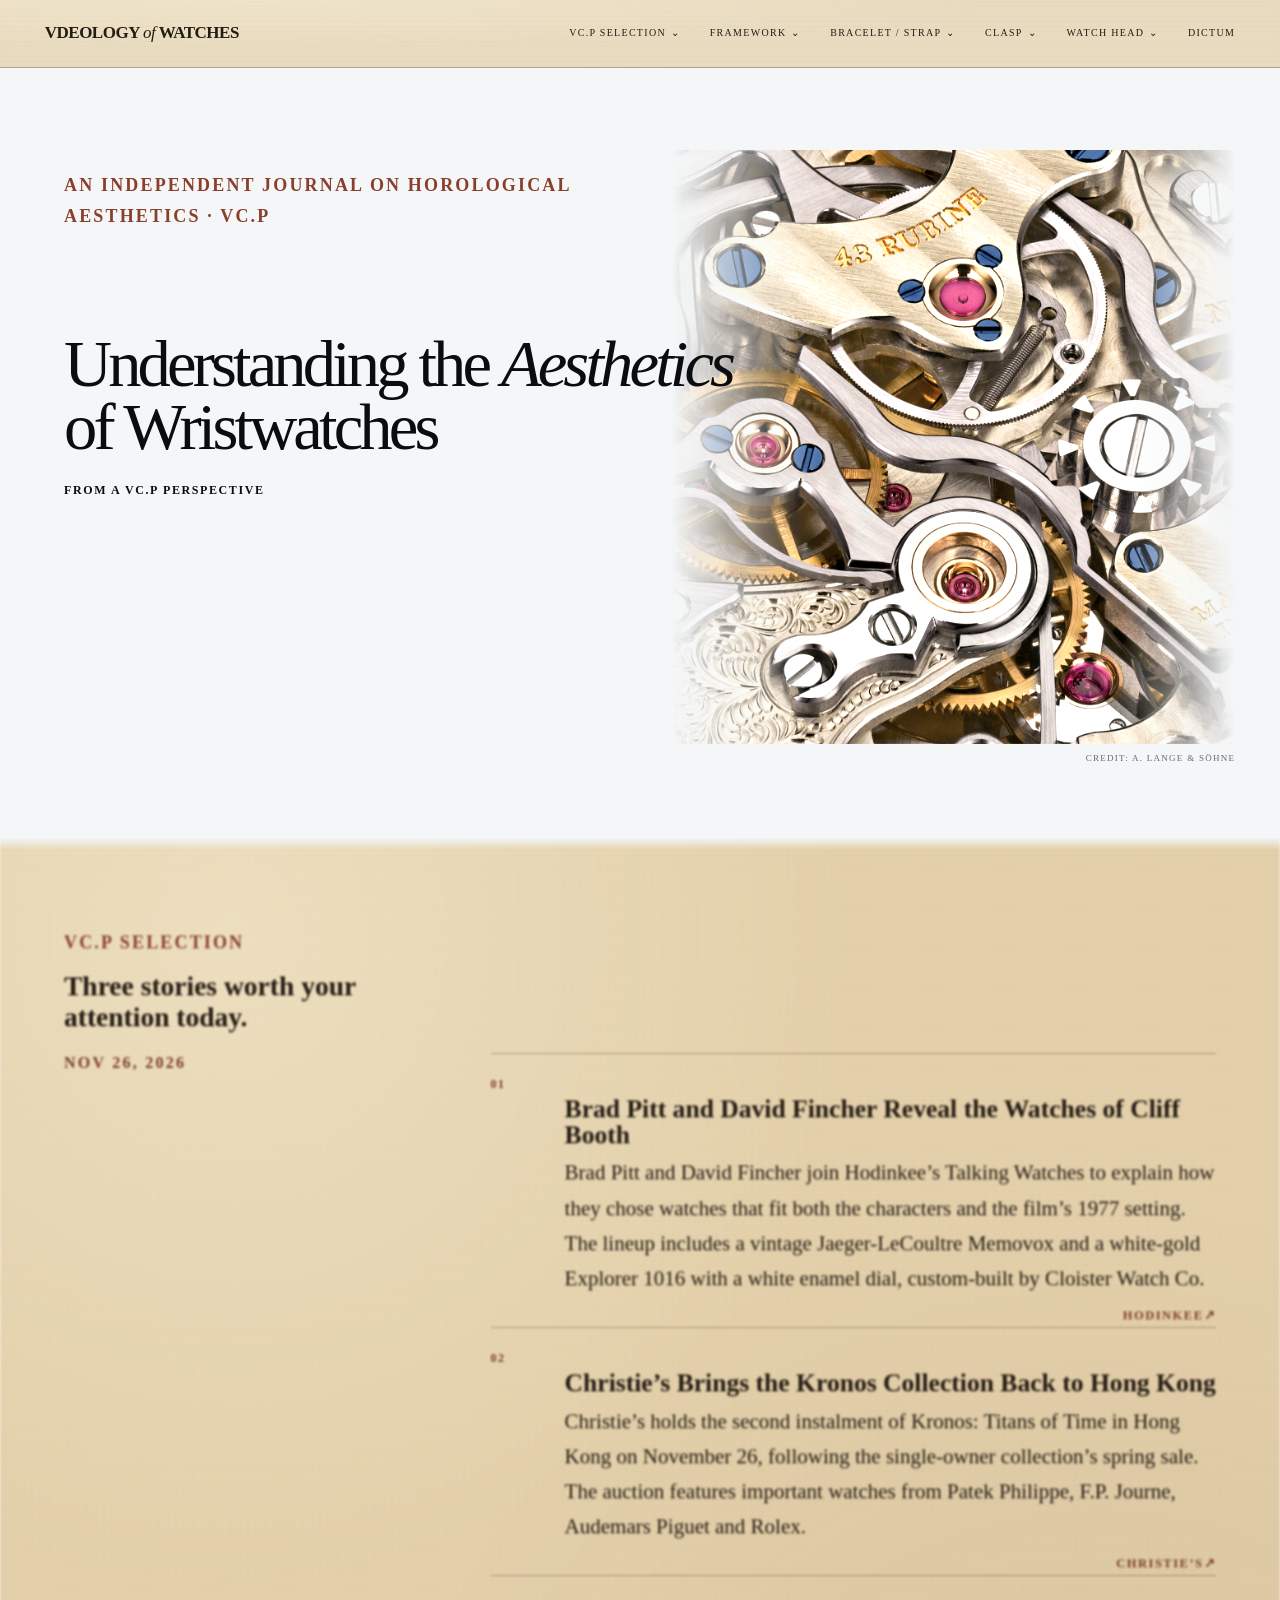
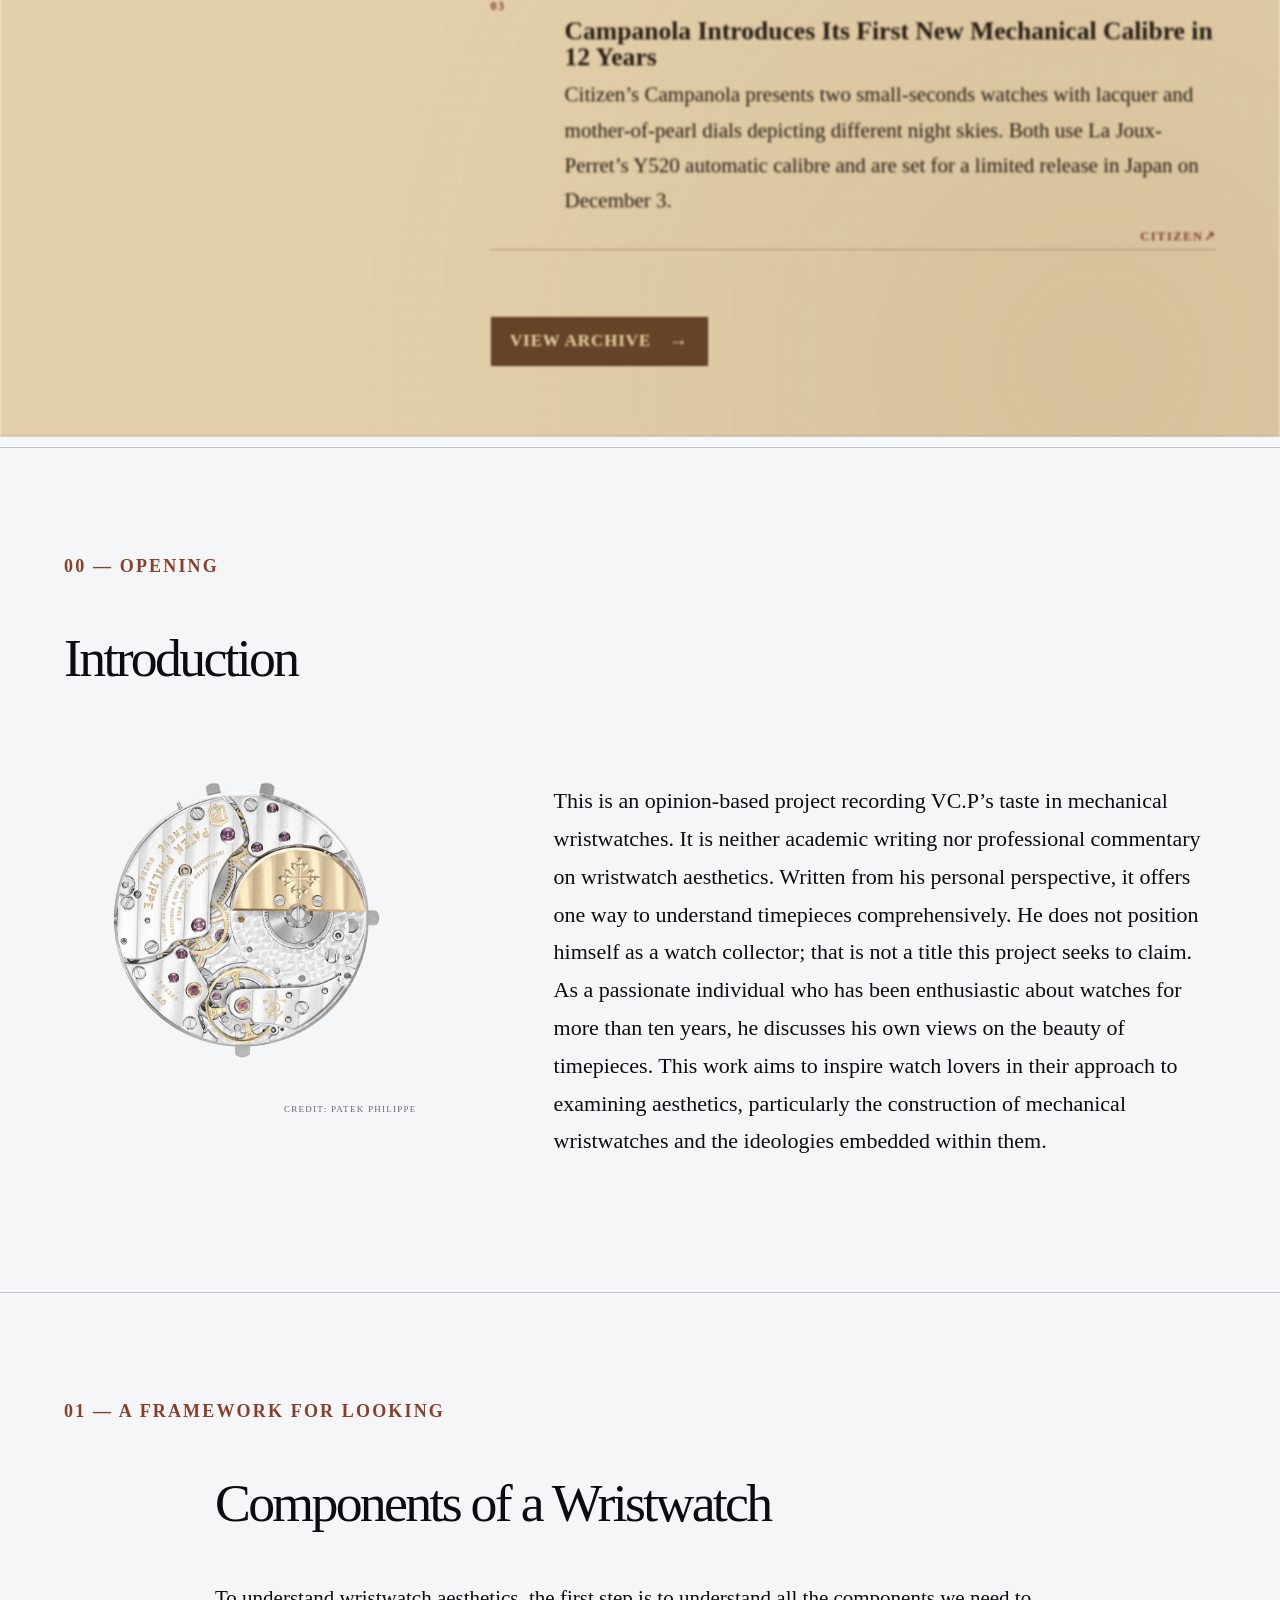
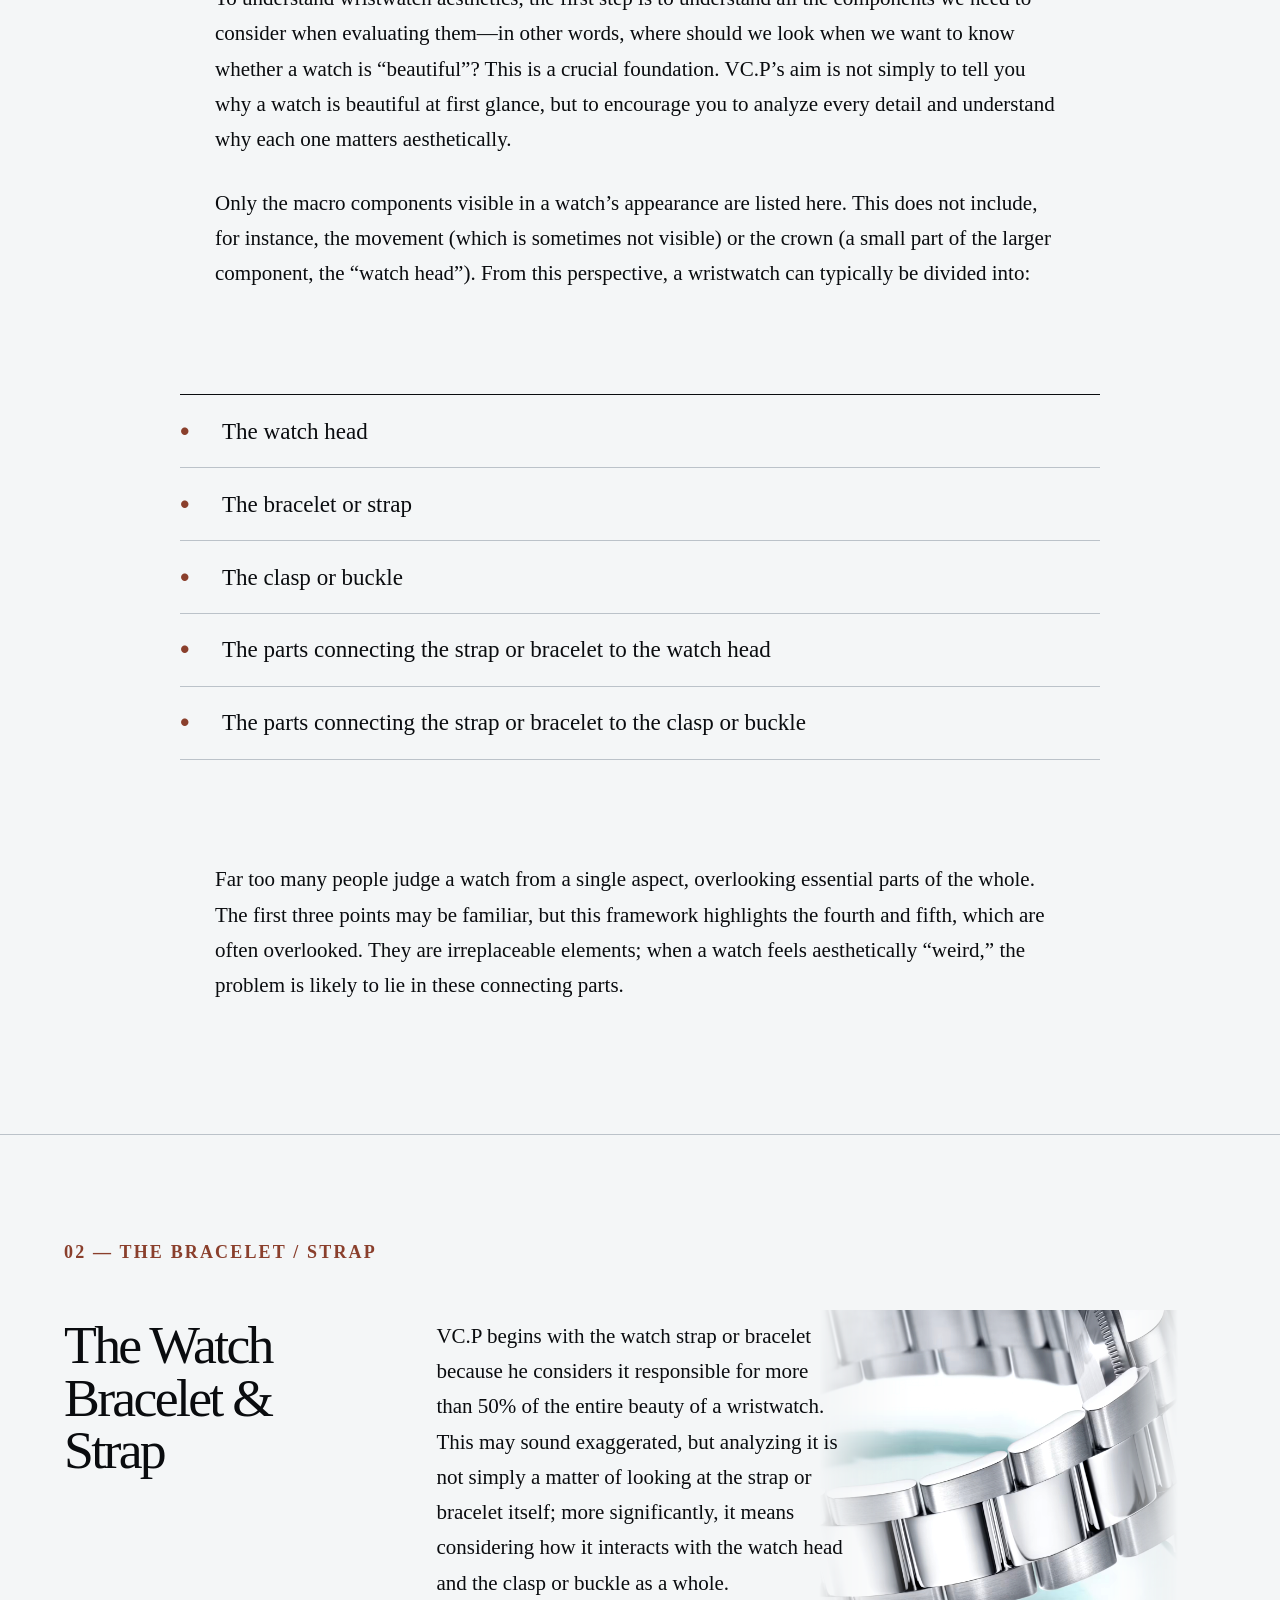
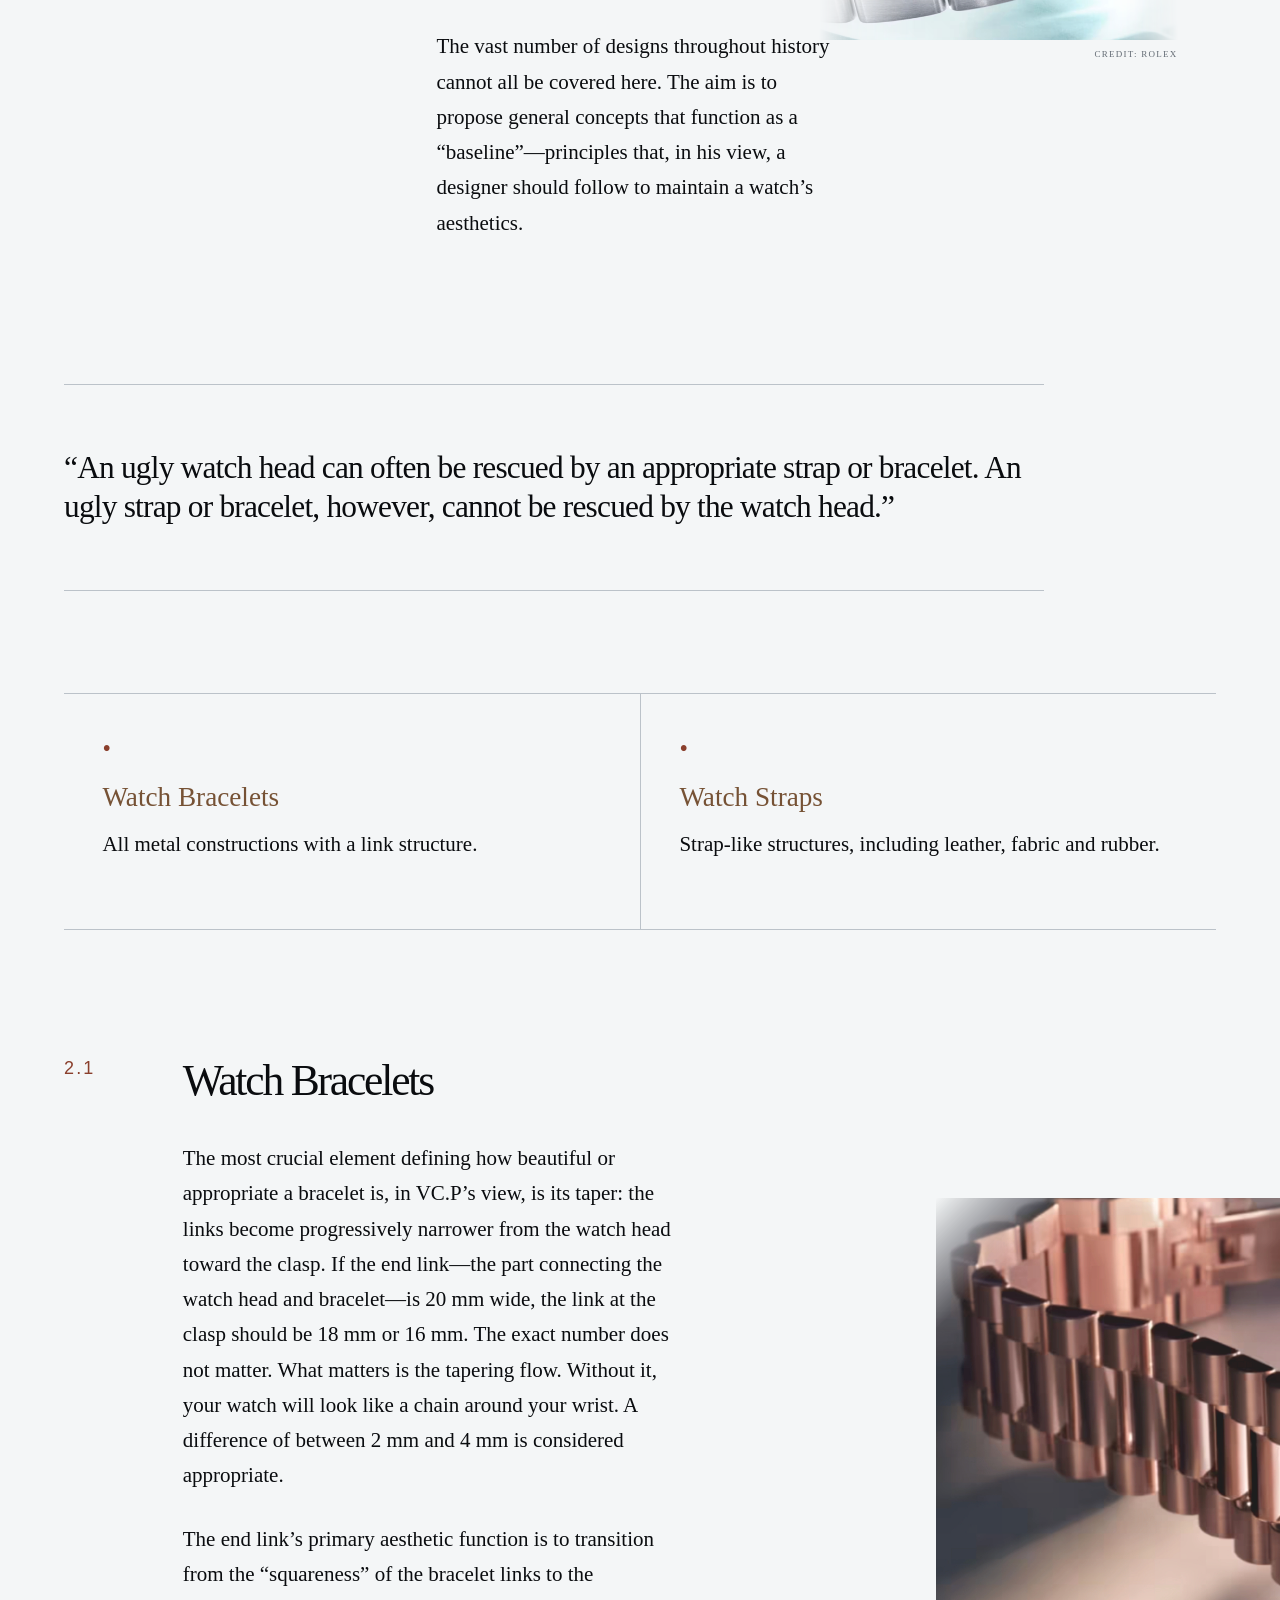
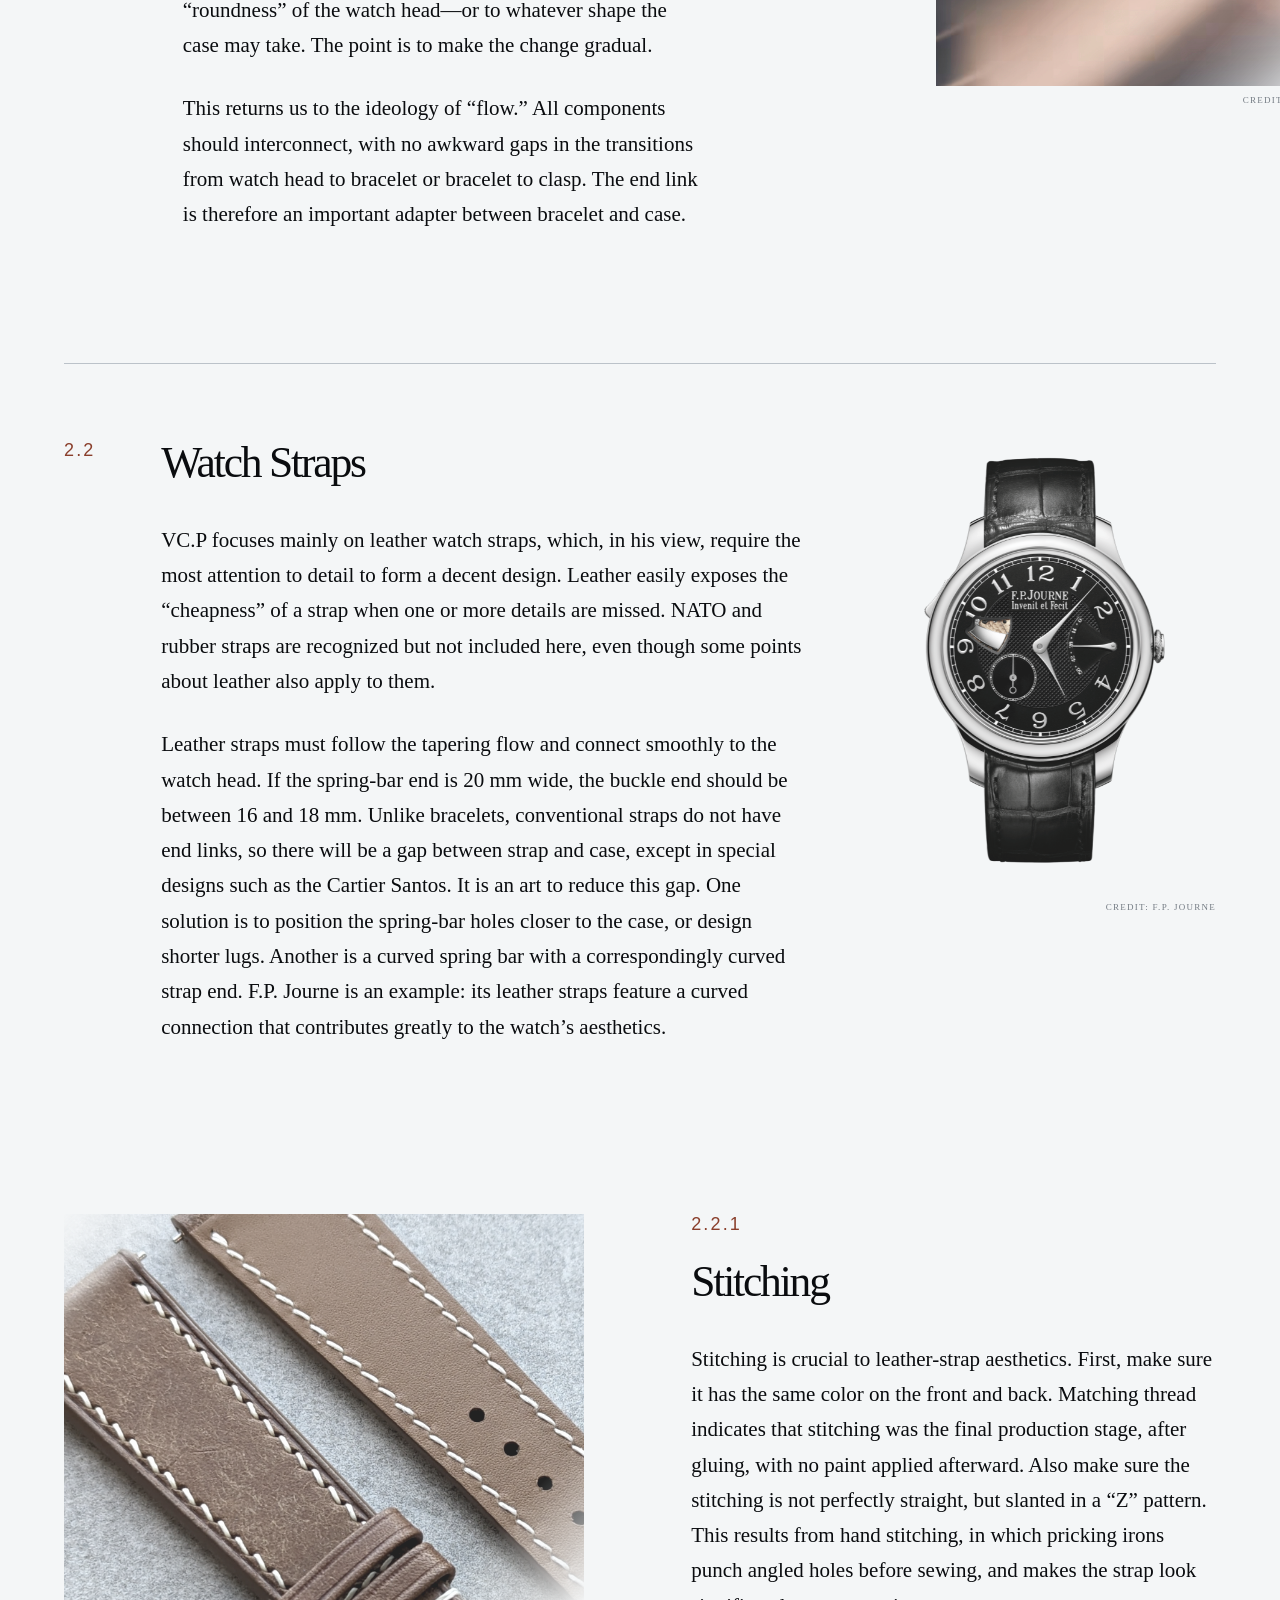
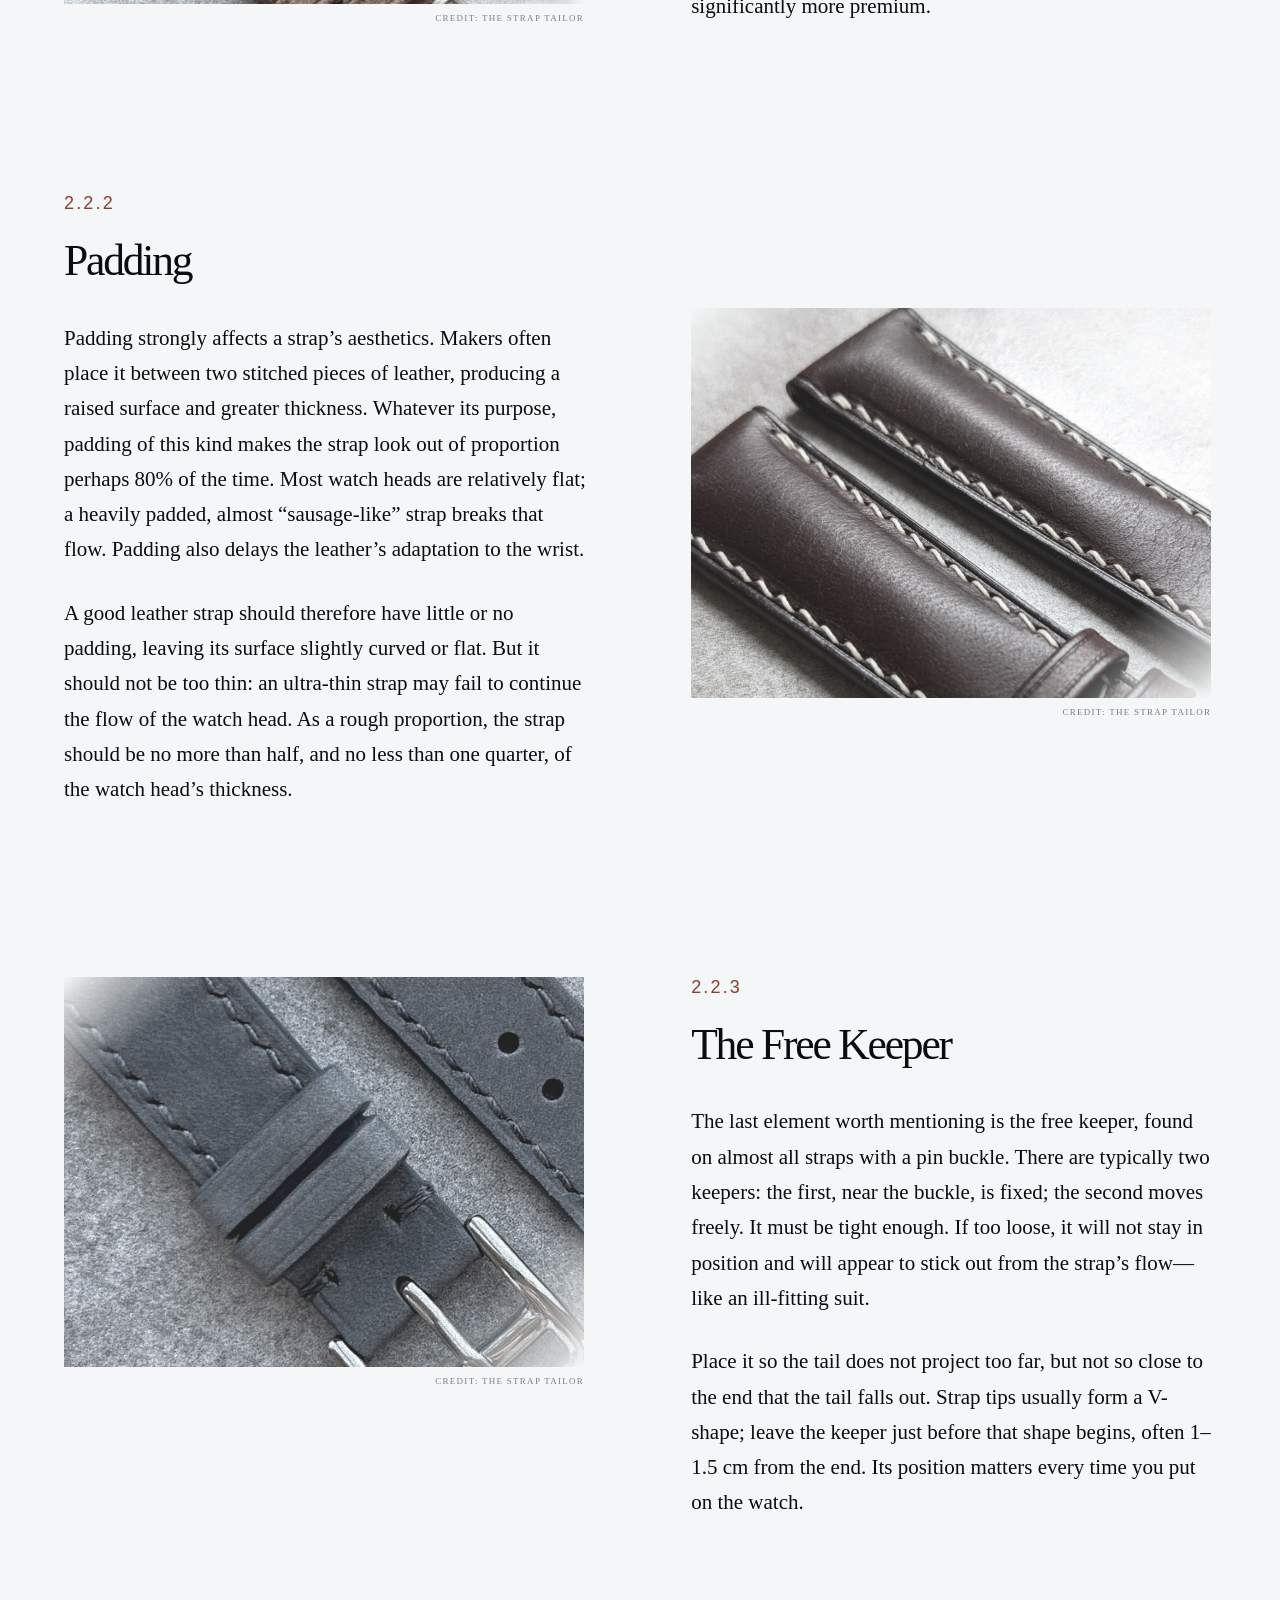
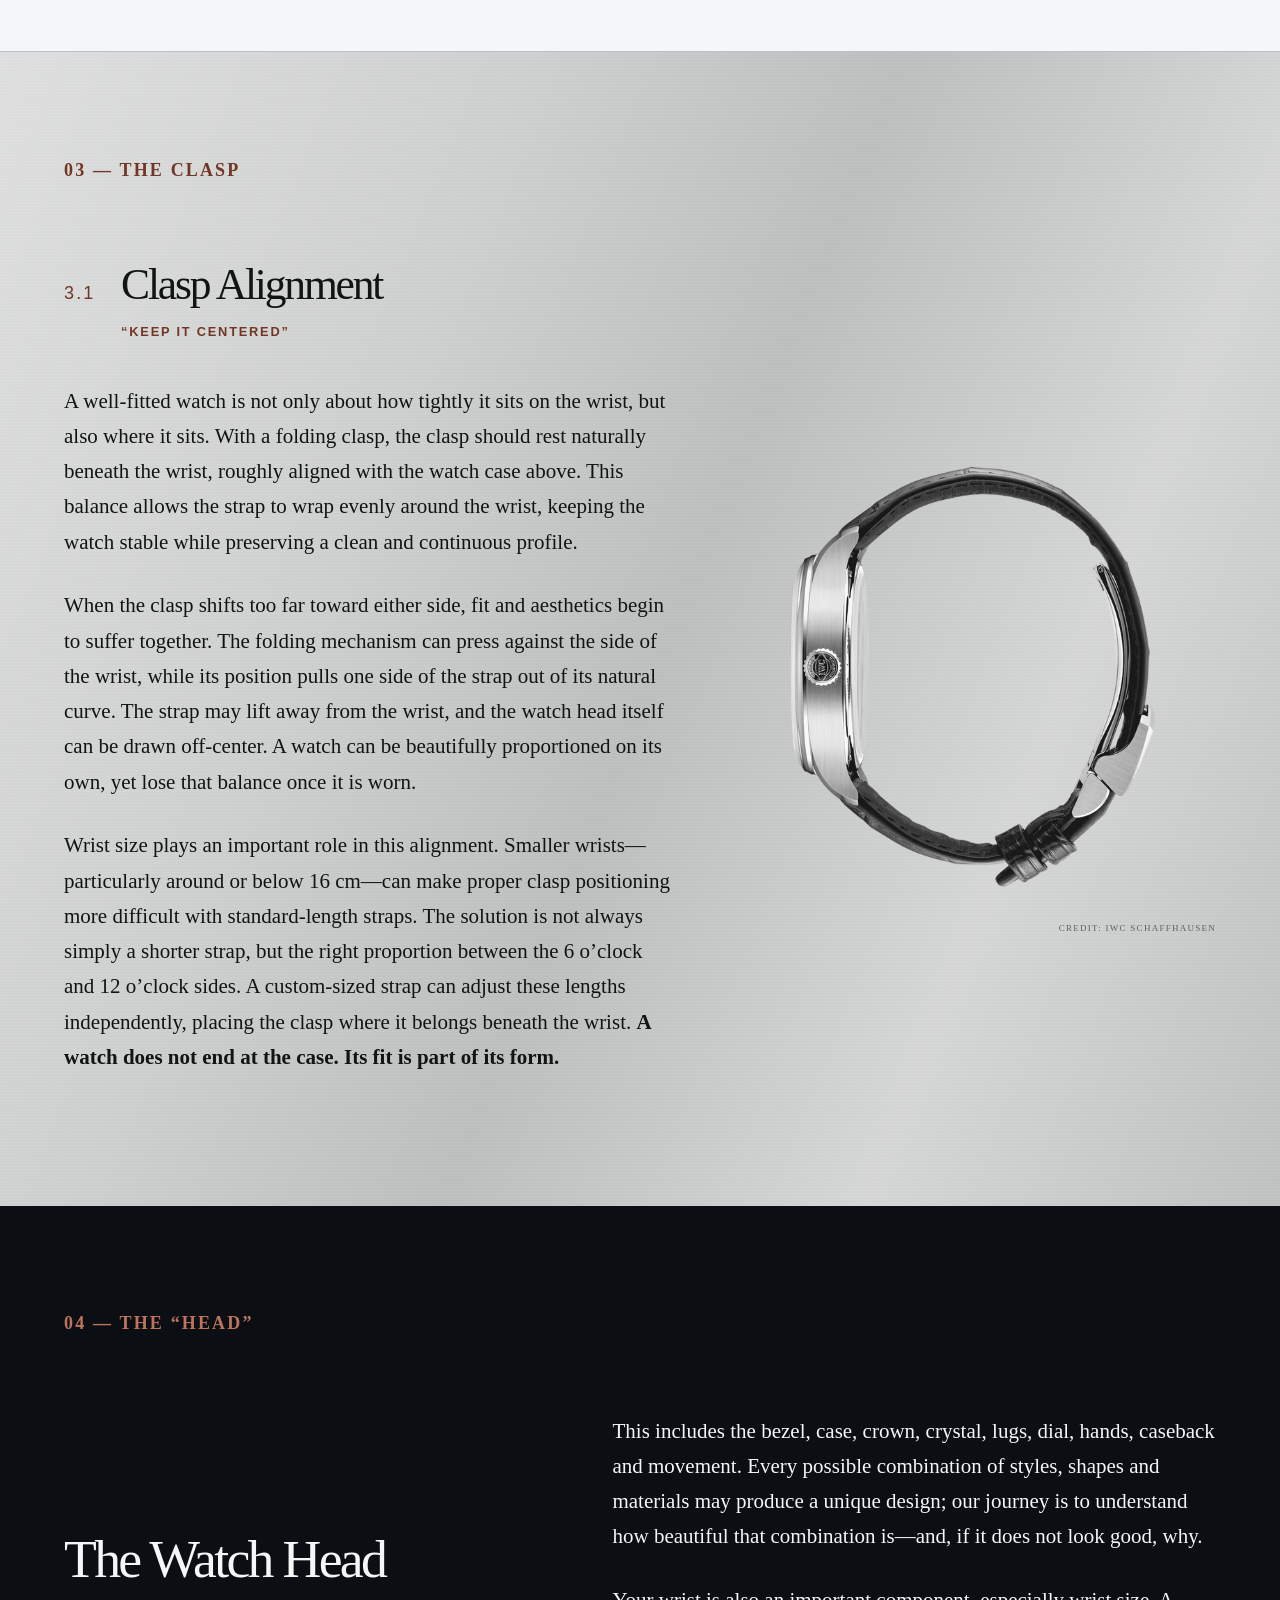
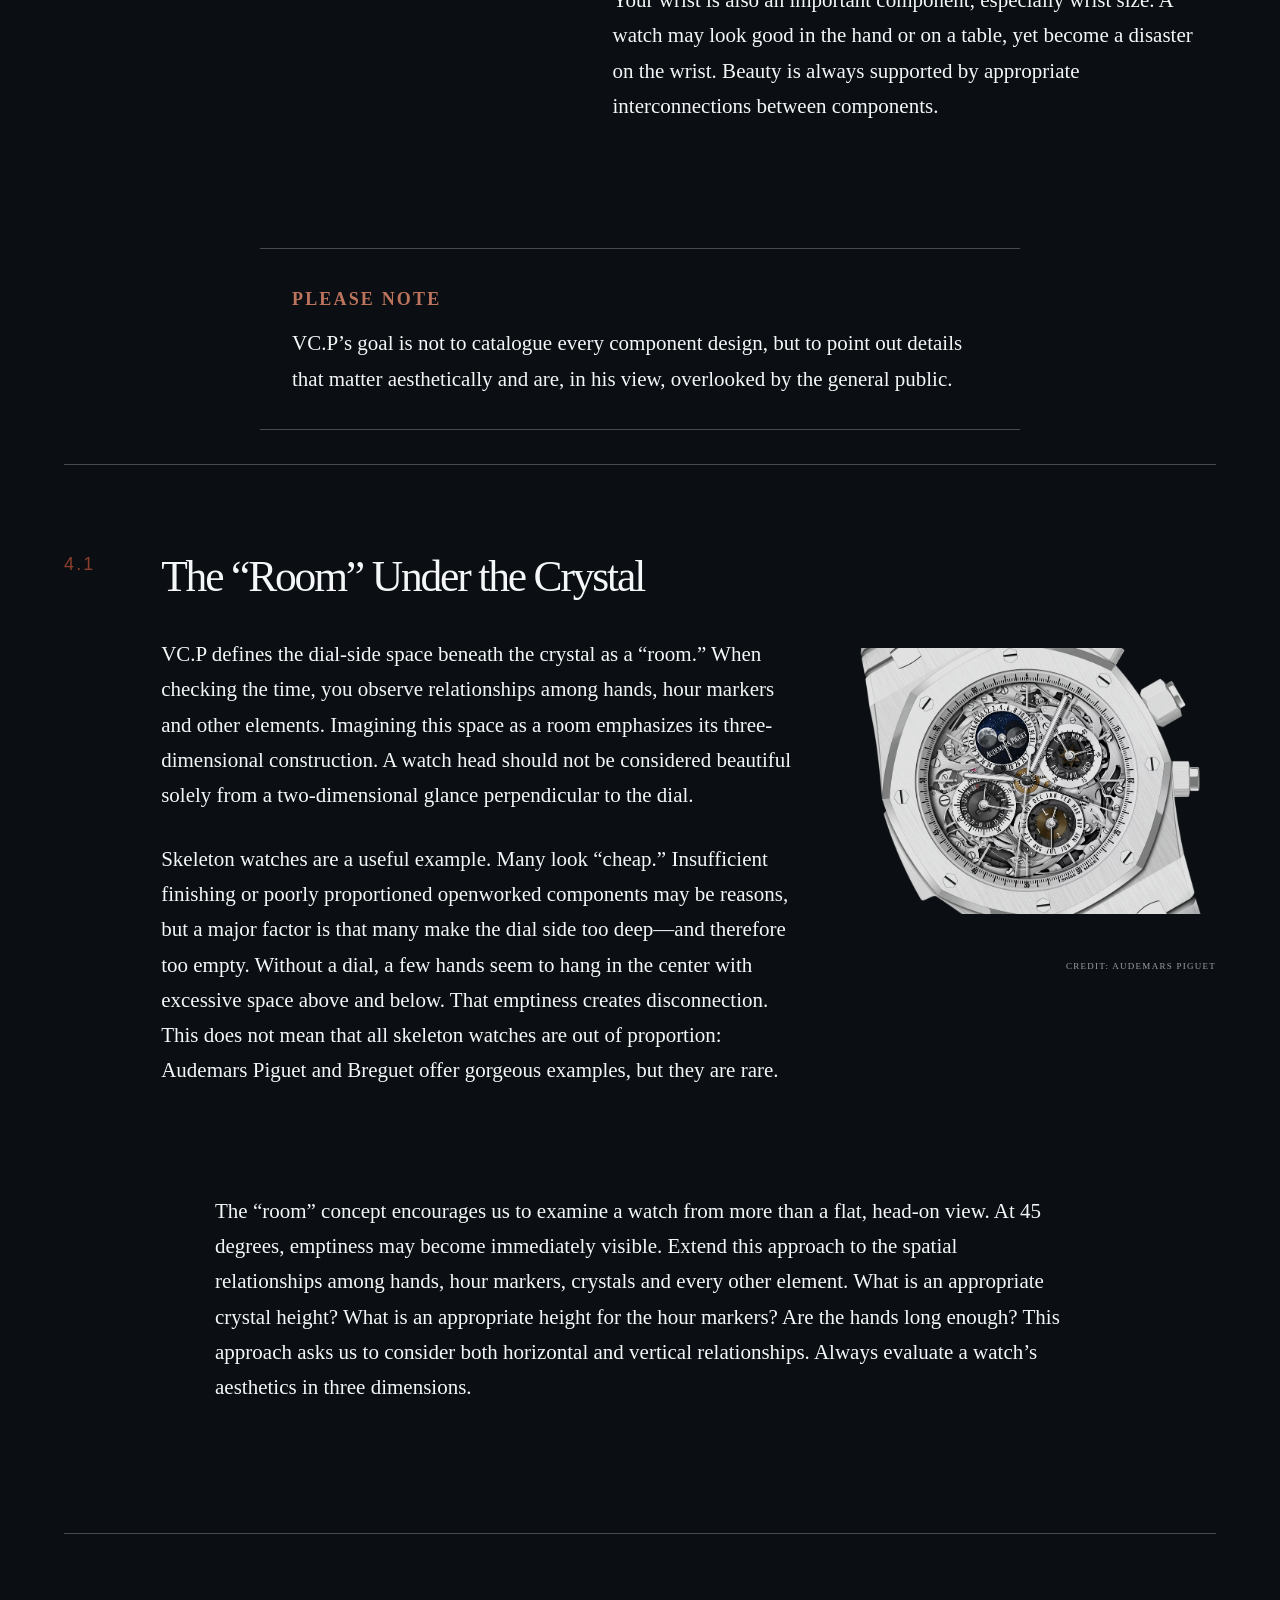
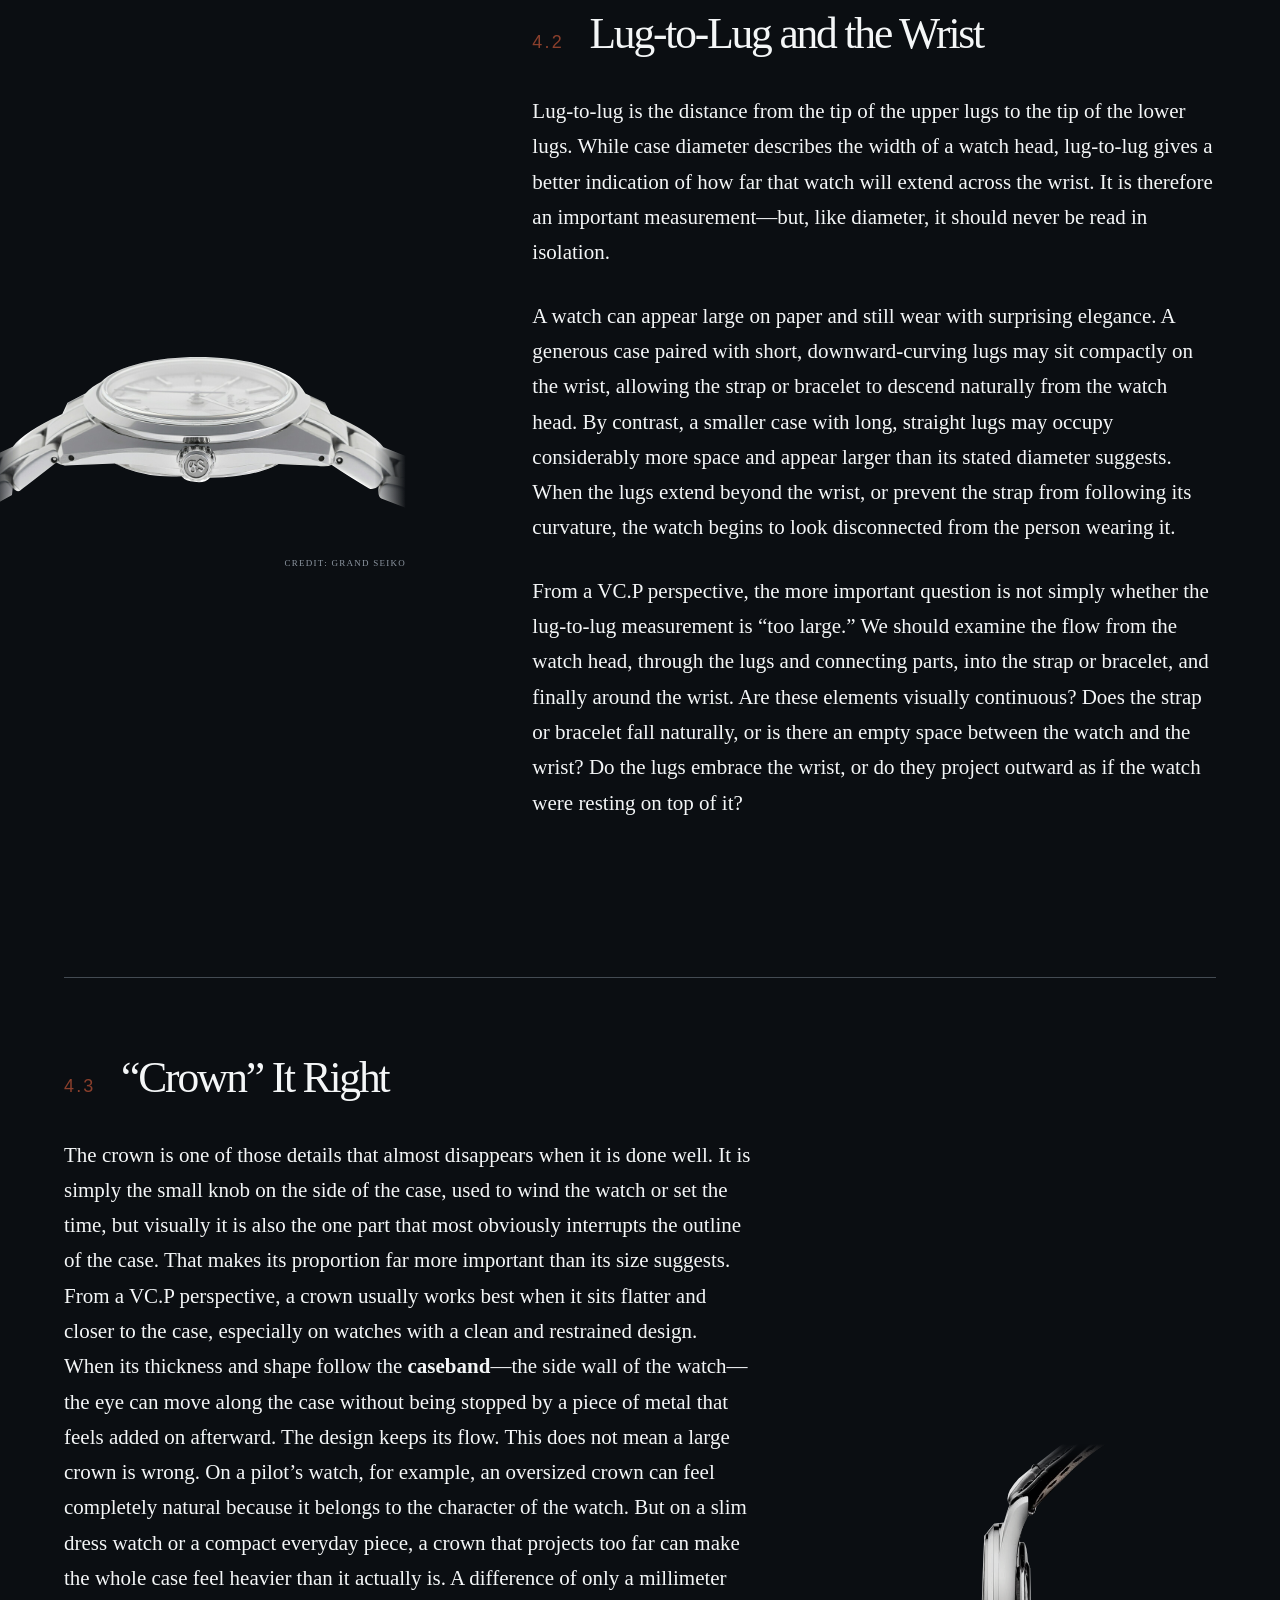
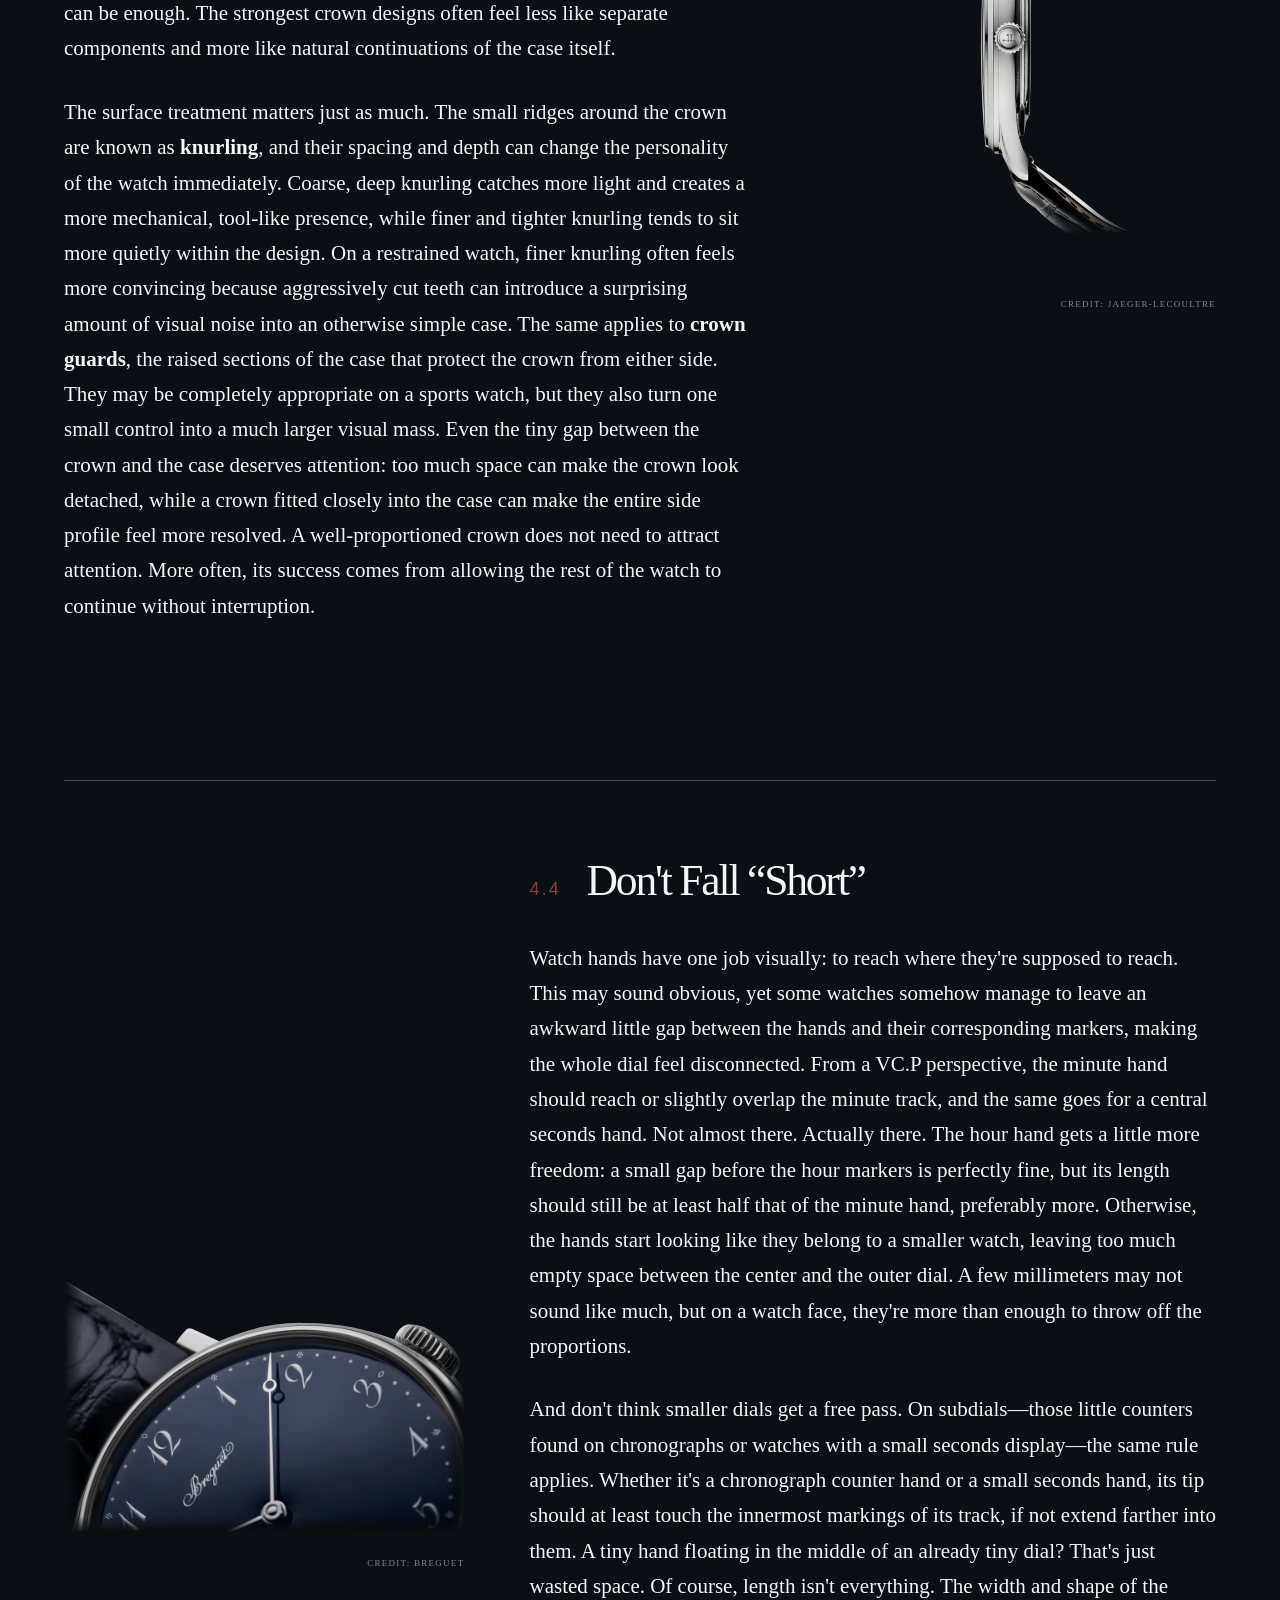
==== commit 072aae3b: "Tighten desktop Audemars Piguet photo credit spacing" ====
--- a/index.html
+++ b/index.html
@@ -1,4 +1,4 @@
-<!DOCTYPE html><html lang="en"><head><meta charSet="utf-8"/><meta name="viewport" content="width=device-width, initial-scale=1"/><link rel="icon" type="image/svg+xml" sizes="any" href="/favicon-hands-v2.svg"/><link rel="icon" type="image/png" sizes="32x32" href="/favicon-hands-v2-32.png"/><link rel="icon" type="image/png" sizes="16x16" href="/favicon-hands-v2-16.png"/><link rel="shortcut icon" type="image/x-icon" sizes="32x32" href="/favicon-hands-v2.ico"/><link rel="apple-touch-icon" sizes="180x180" href="/apple-touch-icon-180x180-hands-v3.png"/><link rel="apple-touch-icon" sizes="167x167" href="/apple-touch-icon-167x167-hands-v3.png"/><link rel="apple-touch-icon" sizes="152x152" href="/apple-touch-icon-152x152-hands-v3.png"/><link rel="apple-touch-icon" sizes="120x120" href="/apple-touch-icon-120x120-hands-v3.png"/><link rel="apple-touch-icon-precomposed" href="/apple-touch-icon-precomposed.png"/><meta name="apple-mobile-web-app-title" content="Vdeology"/><link rel="manifest" href="./site.webmanifest?v=hands-v1"/><meta name="theme-color" content="#07090b"/><meta name="msapplication-TileColor" content="#07090b"/><meta name="msapplication-TileImage" content="./mstile-150x150.png?v=hands-v1"/><link rel="stylesheet" href="./_next/static/css/index.f4b8a7e.css?v=20261127-credit-edge" data-rsc-css-href="./_next/static/css/index.f4b8a7e.css?v=20261127-dont-fall-short" data-precedence="vite-rsc/importer-resources"/><title>Vdeology of Watches</title><meta name="description" content="An independent journal on horological aesthetics."/><script defer src="./home-scroll.js?v=bracelet-unclipped"></script><link rel="stylesheet" href="./home-mobile-entry.css"/><link rel="stylesheet" href="./responsive-refinements.css?v=fpj-clear"/><script defer src="./mobile-nav.js"></script></head><body><svg class="asset-filters" aria-hidden="true" width="0" height="0"><filter id="lange-key" color-interpolation-filters="sRGB"><feColorMatrix type="matrix" values="1 0 0 0 0 0 1 0 0 0 0 0 1 0 0 -1.55 -1.55 -1.55 0 4.5"/></filter></svg><main><header><a href="#top" class="logo">Vdeology <i>of</i> Watches</a><nav><div class="selection-dropdown"><a href="#selection">VC.P Selection</a><button type="button" aria-label="Open VC.P Selection menu">⌄</button><div class="selection-dropdown-menu">
+<!DOCTYPE html><html lang="en"><head><meta charSet="utf-8"/><meta name="viewport" content="width=device-width, initial-scale=1"/><link rel="icon" type="image/svg+xml" sizes="any" href="/favicon-hands-v2.svg"/><link rel="icon" type="image/png" sizes="32x32" href="/favicon-hands-v2-32.png"/><link rel="icon" type="image/png" sizes="16x16" href="/favicon-hands-v2-16.png"/><link rel="shortcut icon" type="image/x-icon" sizes="32x32" href="/favicon-hands-v2.ico"/><link rel="apple-touch-icon" sizes="180x180" href="/apple-touch-icon-180x180-hands-v3.png"/><link rel="apple-touch-icon" sizes="167x167" href="/apple-touch-icon-167x167-hands-v3.png"/><link rel="apple-touch-icon" sizes="152x152" href="/apple-touch-icon-152x152-hands-v3.png"/><link rel="apple-touch-icon" sizes="120x120" href="/apple-touch-icon-120x120-hands-v3.png"/><link rel="apple-touch-icon-precomposed" href="/apple-touch-icon-precomposed.png"/><meta name="apple-mobile-web-app-title" content="Vdeology"/><link rel="manifest" href="./site.webmanifest?v=hands-v1"/><meta name="theme-color" content="#07090b"/><meta name="msapplication-TileColor" content="#07090b"/><meta name="msapplication-TileImage" content="./mstile-150x150.png?v=hands-v1"/><link rel="stylesheet" href="./_next/static/css/index.f4b8a7e.css?v=20261127-credit-edge" data-rsc-css-href="./_next/static/css/index.f4b8a7e.css?v=20261127-dont-fall-short" data-precedence="vite-rsc/importer-resources"/><title>Vdeology of Watches</title><meta name="description" content="An independent journal on horological aesthetics."/><script defer src="./home-scroll.js?v=bracelet-unclipped"></script><link rel="stylesheet" href="./home-mobile-entry.css"/><link rel="stylesheet" href="./responsive-refinements.css?v=ap-credit"/><script defer src="./mobile-nav.js"></script></head><body><svg class="asset-filters" aria-hidden="true" width="0" height="0"><filter id="lange-key" color-interpolation-filters="sRGB"><feColorMatrix type="matrix" values="1 0 0 0 0 0 1 0 0 0 0 0 1 0 0 -1.55 -1.55 -1.55 0 4.5"/></filter></svg><main><header><a href="#top" class="logo">Vdeology <i>of</i> Watches</a><nav><div class="selection-dropdown"><a href="#selection">VC.P Selection</a><button type="button" aria-label="Open VC.P Selection menu">⌄</button><div class="selection-dropdown-menu">
 <a href="./selection-archive.html?issue=20261126">VC.P Selection Archive</a></div></div><div class="selection-dropdown section-dropdown"><a href="#framework">Framework</a><button type="button" aria-label="Open Framework menu">⌄</button><div class="selection-dropdown-menu"><a href="#opening">Opening</a><a href="#framework">Components</a></div></div><div class="selection-dropdown section-dropdown"><a href="#bracelets">Bracelet / Strap</a><button type="button" aria-label="Open Bracelet and Strap menu">⌄</button><div class="selection-dropdown-menu"><a href="#watch-bracelets">Watch Bracelets</a><a href="#straps">Watch Straps</a></div></div><div class="selection-dropdown section-dropdown"><a href="#clasp-alignment">Clasp</a><button type="button" aria-label="Open Clasp menu">⌄</button><div class="selection-dropdown-menu"><a href="#clasp-alignment">Clasp Alignment</a></div></div><div class="selection-dropdown section-dropdown"><a href="#head">Watch Head</a><button type="button" aria-label="Open Watch Head menu">⌄</button><div class="selection-dropdown-menu"><a href="#crystal-room">Room Under Crystal</a><a href="#lug-to-lug">Lug-to-Lug</a><a href="#crown">Crown</a><a href="#hand-length">Don't Fall “Short”</a></div></div><a href="#dictums" onclick="var d=document.getElementById('dictums'),go=function(b){window.scrollTo({top:d.getBoundingClientRect().top+window.scrollY-118,behavior:b})};go('smooth');setTimeout(function(){go('auto')},500);setTimeout(function(){go('auto')},1200);return false;">Dictum</a></nav></header><section class="hero" id="top"><div class="eyebrow">An independent journal on horological aesthetics · VC.P</div><h1>Understanding the <em>Aesthetics</em> of Wristwatches</h1><div class="meta"><span>From a VC.P Perspective</span></div><figure><img src="./images/hero-lange.jpg" alt="A. Lange &amp; Söhne watch detail" loading="lazy"/><figcaption>Credit: <!-- -->A. Lange &amp; Söhne</figcaption></figure></section>
 <section id="selection" aria-labelledby="selection-title"><div class="selection-heading"><div class="eyebrow" id="selection-title">VC.P Selection</div><p>Three stories worth your attention today.</p></div><div class="selection-date"><time dateTime="2026-11-26">Nov 26, 2026</time></div><ol class="selection-list"><li><span class="selection-number">01</span><div><h3>Brad Pitt and David Fincher Reveal the Watches of Cliff Booth</h3><p>Brad Pitt and David Fincher join Hodinkee’s Talking Watches to explain how they chose watches that fit both the characters and the film’s 1977 setting. The lineup includes a vintage Jaeger-LeCoultre Memovox and a white-gold Explorer 1016 with a white enamel dial, custom-built by Cloister Watch Co.</p><p class="selection-citations"><a class="selection-source" href="https://www.hodinkee.com/articles/with-brad-pitt-and-david-fincher" target="_blank" rel="noreferrer">Hodinkee</a></p></div></li><li><span class="selection-number">02</span><div><h3>Christie’s Brings the Kronos Collection Back to Hong Kong</h3><p>Christie’s holds the second instalment of Kronos: Titans of Time in Hong Kong on November 26, following the single-owner collection’s spring sale. The auction features important watches from Patek Philippe, F.P. Journe, Audemars Piguet and Rolex.</p><p class="selection-citations"><a class="selection-source" href="https://www.christies.com/en/auction/auction-31134/overview" target="_blank" rel="noreferrer">Christie’s</a></p></div></li><li><span class="selection-number">03</span><div><h3>Campanola Introduces Its First New Mechanical Calibre in 12 Years</h3><p>Citizen’s Campanola presents two small-seconds watches with lacquer and mother-of-pearl dials depicting different night skies. Both use La Joux-Perret’s Y520 automatic calibre and are set for a limited release in Japan on December 3.</p><p class="selection-citations"><a class="selection-source" href="https://www.citizen.jp/news/2026/20261110.html" target="_blank" rel="noreferrer">Citizen</a></p></div></li></ol><a class="selection-archive-link" href="./selection-archive.html?issue=20261126">View Archive <span aria-hidden="true">→</span></a></section>
 <section id="opening"><div class="eyebrow">00 — Opening</div><div class="split"><div><h2>Introduction</h2><figure><img src="./images/patek-abstract.png" alt="Patek Philippe movement" loading="lazy"/><figcaption>Credit: <!-- -->Patek Philippe</figcaption></figure></div><p class="lead">This is an opinion-based project recording VC.P’s taste in mechanical wristwatches. It is neither academic writing nor professional commentary on wristwatch aesthetics. Written from his personal perspective, it offers one way to understand timepieces comprehensively. He does not position himself as a watch collector; that is not a title this project seeks to claim. As a passionate individual who has been enthusiastic about watches for more than ten years, he discusses his own views on the beauty of timepieces. This work aims to inspire watch lovers in their approach to examining aesthetics, particularly the construction of mechanical wristwatches and the ideologies embedded within them.</p></div></section><section id="framework"><div class="eyebrow">01 — A framework for looking</div><div class="copy"><h2>Components of a Wristwatch</h2><p>To understand wristwatch aesthetics, the first step is to understand all the components we need to consider when evaluating them—in other words, where should we look when we want to know whether a watch is “beautiful”? This is a crucial foundation. VC.P’s aim is not simply to tell you why a watch is beautiful at first glance, but to encourage you to analyze every detail and understand why each one matters aesthetically.</p><p>Only the macro components visible in a watch’s appearance are listed here. This does not include, for instance, the movement (which is sometimes not visible) or the crown (a small part of the larger component, the “watch head”). From this perspective, a wristwatch can typically be divided into:</p></div><ol class="parts"><li><b aria-hidden="true">•</b>The watch head</li><li><b aria-hidden="true">•</b>The bracelet or strap</li><li><b aria-hidden="true">•</b>The clasp or buckle</li><li><b aria-hidden="true">•</b><span>The parts connecting the strap or bracelet to the watch head </span></li><li><b aria-hidden="true">•</b><span>The parts connecting the strap or bracelet to the clasp or buckle </span></li></ol><p class="copy">Far too many people judge a watch from a single aspect, overlooking essential parts of the whole. The first three points may be familiar, but this framework highlights the fourth and fifth, which are often overlooked. They are irreplaceable elements; when a watch feels aesthetically “weird,” the problem is likely to lie in these connecting parts.</p></section><section id="bracelets"><figure><img src="./images/rolex-bracelet.jpg" alt="Rolex watch and bracelet" loading="lazy"/><figcaption>Credit: <!-- -->Rolex</figcaption></figure><div class="eyebrow">02 — The bracelet / strap</div><div class="split"><h2>The Watch Bracelet &amp; Strap</h2><div><p>VC.P begins with the watch strap or bracelet because he considers it responsible for more than 50% of the entire beauty of a wristwatch. This may sound exaggerated, but analyzing it is not simply a matter of looking at the strap or bracelet itself; more significantly, it means considering how it interacts with the watch head and the clasp or buckle as a whole.</p><p>The vast number of designs throughout history cannot all be covered here. The aim is to propose general concepts that function as a “baseline”—principles that, in his view, a designer should follow to maintain a watch’s aesthetics.</p></div></div><blockquote>“An ugly watch head can often be rescued by an appropriate strap or bracelet. An ugly strap or bracelet, however, cannot be rescued by the watch head.”</blockquote><div class="cards"><div><small aria-hidden="true">•</small><h3>Watch Bracelets</h3><p>All metal constructions with a link structure.</p></div><div><small aria-hidden="true">•</small><h3>Watch Straps</h3><p>Strap-like structures, including leather, fabric and rubber.</p></div></div><article id="watch-bracelets"><div class="number">2.1</div><div><h3>Watch Bracelets</h3><p>The most crucial element defining how beautiful or appropriate a bracelet is, in VC.P’s view, is its taper: the links become progressively narrower from the watch head toward the clasp. If the end link—the part connecting the watch head and bracelet—is 20 mm wide, the link at the clasp should be 18 mm or 16 mm. The exact number does not matter. What matters is the tapering flow. Without it, your watch will look like a chain around your wrist. A difference of between 2 mm and 4 mm is considered appropriate.</p><p>The end link’s primary aesthetic function is to transition from the “squareness” of the bracelet links to the “roundness” of the watch head—or to whatever shape the case may take. The point is to make the change gradual.</p><p>This returns us to the ideology of “flow.” All components should interconnect, with no awkward gaps in the transitions from watch head to bracelet or bracelet to clasp. The end link is therefore an important adapter between bracelet and case.</p></div><figure><img src="./images/rolex-end-links.jpg" alt="Rolex bracelet end links" loading="lazy"/><figcaption>Credit: <!-- -->Rolex</figcaption></figure></article></section><section id="straps"><article><div class="number">2.2</div><div><h2>Watch Straps</h2><p>VC.P focuses mainly on leather watch straps, which, in his view, require the most attention to detail to form a decent design. Leather easily exposes the “cheapness” of a strap when one or more details are missed. NATO and rubber straps are recognized but not included here, even though some points about leather also apply to them.</p><p>Leather straps must follow the tapering flow and connect smoothly to the watch head. If the spring-bar end is 20 mm wide, the buckle end should be between 16 and 18 mm. Unlike bracelets, conventional straps do not have end links, so there will be a gap between strap and case, except in special designs such as the Cartier Santos. It is an art to reduce this gap. One solution is to position the spring-bar holes closer to the case, or design shorter lugs. Another is a curved spring bar with a correspondingly curved strap end. F.P. Journe is an example: its leather straps feature a curved connection that contributes greatly to the watch’s aesthetics.</p></div><figure><img src="./images/fpj-strap.png" alt="F.P. Journe curved-end strap" loading="lazy"/><figcaption>Credit: <!-- -->F.P. Journe</figcaption></figure></article><div class="detail stitching-detail"><figure><img src="./images/strap-stitching.jpg" alt="Hand-stitched watch strap" loading="lazy"/><figcaption>Credit: <!-- -->The Strap Tailor</figcaption></figure><div><div class="number">2.2.1</div><h3>Stitching</h3><p>Stitching is crucial to leather-strap aesthetics. First, make sure it has the same color on the front and back. Matching thread indicates that stitching was the final production stage, after gluing, with no paint applied afterward. Also make sure the stitching is not perfectly straight, but slanted in a “Z” pattern. This results from hand stitching, in which pricking irons punch angled holes before sewing, and makes the strap look significantly more premium.</p></div></div><div class="detail padding-detail"><div><div class="number">2.2.2</div><h3>Padding</h3><p>Padding strongly affects a strap’s aesthetics. Makers often place it between two stitched pieces of leather, producing a raised surface and greater thickness. Whatever its purpose, padding of this kind makes the strap look out of proportion perhaps 80% of the time. Most watch heads are relatively flat; a heavily padded, almost “sausage-like” strap breaks that flow. Padding also delays the leather’s adaptation to the wrist.</p><p>A good leather strap should therefore have little or no padding, leaving its surface slightly curved or flat. But it should not be too thin: an ultra-thin strap may fail to continue the flow of the watch head. As a rough proportion, the strap should be no more than half, and no less than one quarter, of the watch head’s thickness.</p></div><figure><img src="./images/strap-stuffing.jpg" alt="Side profile of a leather strap" loading="lazy"/><figcaption>Credit: <!-- -->The Strap Tailor</figcaption></figure></div><div class="detail free-keeper-detail"><figure><img src="./images/strap-keeper.jpg" alt="Leather strap and free keeper" loading="lazy"/><figcaption>Credit: <!-- -->The Strap Tailor</figcaption></figure><div><div class="number">2.2.3</div><h3>The Free Keeper</h3><p>The last element worth mentioning is the free keeper, found on almost all straps with a pin buckle. There are typically two keepers: the first, near the buckle, is fixed; the second moves freely. It must be tight enough. If too loose, it will not stay in position and will appear to stick out from the strap’s flow—like an ill-fitting suit.</p><p>Place it so the tail does not project too far, but not so close to the end that the tail falls out. Strap tips usually form a V-shape; leave the keeper just before that shape begins, often 1–1.5 cm from the end. Its position matters every time you put on the watch.</p></div></div></section><section id="clasp-alignment" class="clasp-alignment-section"><div class="eyebrow">03 — The Clasp</div><article class="clasp-alignment-layout"><div class="clasp-alignment-copy"><div class="clasp-heading-row"><span class="number">3.1</span><div class="clasp-heading-text"><h3>Clasp Alignment</h3><p class="section-subtitle">“Keep It Centered”</p></div></div><p>A well-fitted watch is not only about how tightly it sits on the wrist, but also where it sits. With a folding clasp, the clasp should rest naturally beneath the wrist, roughly aligned with the watch case above. This balance allows the strap to wrap evenly around the wrist, keeping the watch stable while preserving a clean and continuous profile.</p><p>When the clasp shifts too far toward either side, fit and aesthetics begin to suffer together. The folding mechanism can press against the side of the wrist, while its position pulls one side of the strap out of its natural curve. The strap may lift away from the wrist, and the watch head itself can be drawn off-center. A watch can be beautifully proportioned on its own, yet lose that balance once it is worn.</p><p>Wrist size plays an important role in this alignment. Smaller wrists—particularly around or below 16 cm—can make proper clasp positioning more difficult with standard-length straps. The solution is not always simply a shorter strap, but the right proportion between the 6 o’clock and 12 o’clock sides. A custom-sized strap can adjust these lengths independently, placing the clasp where it belongs beneath the wrist. <strong>A watch does not end at the case. Its fit is part of its form.</strong></p></div><figure><img src="./images/iwc-portugieser-profile.png" alt="IWC Portugieser side profile showing the case above and folding clasp below" loading="lazy"/><figcaption>Credit: <!-- -->IWC Schaffhausen</figcaption></figure></article></section><section id="head"><div class="eyebrow">04 — The “Head”</div><div class="split"><h2>The Watch Head</h2><div><p>This includes the bezel, case, crown, crystal, lugs, dial, hands, caseback and movement. Every possible combination of styles, shapes and materials may produce a unique design; our journey is to understand how beautiful that combination is—and, if it does not look good, why.</p><p>Your wrist is also an important component, especially wrist size. A watch may look good in the hand or on a table, yet become a disaster on the wrist. Beauty is always supported by appropriate interconnections between components.</p></div></div><aside><b>Please note</b><p>VC.P’s goal is not to catalogue every component design, but to point out details that matter aesthetically and are, in his view, overlooked by the general public.</p></aside><article id="crystal-room"><div class="number">4.1</div><div><h3>The “Room” Under the Crystal</h3><p>VC.P defines the dial-side space beneath the crystal as a “room.” When checking the time, you observe relationships among hands, hour markers and other elements. Imagining this space as a room emphasizes its three-dimensional construction. A watch head should not be considered beautiful solely from a two-dimensional glance perpendicular to the dial.</p><p>Skeleton watches are a useful example. Many look “cheap.” Insufficient finishing or poorly proportioned openworked components may be reasons, but a major factor is that many make the dial side too deep—and therefore too empty. Without a dial, a few hands seem to hang in the center with excessive space above and below. That emptiness creates disconnection. This does not mean that all skeleton watches are out of proportion: Audemars Piguet and Breguet offer gorgeous examples, but they are rare.</p></div><figure><img src="./images/ap-skeleton.png" alt="Audemars Piguet openworked watch" loading="lazy"/><figcaption>Credit: <!-- -->Audemars Piguet</figcaption></figure></article><p class="copy">The “room” concept encourages us to examine a watch from more than a flat, head-on view. At 45 degrees, emptiness may become immediately visible. Extend this approach to the spatial relationships among hands, hour markers, crystals and every other element. What is an appropriate crystal height? What is an appropriate height for the hour markers? Are the hands long enough? This approach asks us to consider both horizontal and vertical relationships. Always evaluate a watch’s aesthetics in three dimensions.</p><article class="lug-section" id="lug-to-lug"><figure class="lug-gs-figure"><div class="lug-image-frame"><img src="./images/grand-seiko-sbgw297-lug-profile.jpg?v=soft-edge-v2" alt="Grand Seiko SBGW297 shown in side profile with both lugs visible" loading="lazy"/></div><figcaption>Credit: <!-- -->Grand Seiko</figcaption></figure><div><div class="lug-heading-row"><span class="number">4.2</span><h3>Lug-to-Lug and the Wrist</h3></div><p>Lug-to-lug is the distance from the tip of the upper lugs to the tip of the lower lugs. While case diameter describes the width of a watch head, lug-to-lug gives a better indication of how far that watch will extend across the wrist. It is therefore an important measurement—but, like diameter, it should never be read in isolation.</p><p>A watch can appear large on paper and still wear with surprising elegance. A generous case paired with short, downward-curving lugs may sit compactly on the wrist, allowing the strap or bracelet to descend naturally from the watch head. By contrast, a smaller case with long, straight lugs may occupy considerably more space and appear larger than its stated diameter suggests. When the lugs extend beyond the wrist, or prevent the strap from following its curvature, the watch begins to look disconnected from the person wearing it.</p><p>From a VC.P perspective, the more important question is not simply whether the lug-to-lug measurement is “too large.” We should examine the flow from the watch head, through the lugs and connecting parts, into the strap or bracelet, and finally around the wrist. Are these elements visually continuous? Does the strap or bracelet fall naturally, or is there an empty space between the watch and the wrist? Do the lugs embrace the wrist, or do they project outward as if the watch were resting on top of it?</p></div></article><article class="crown-section" id="crown"><div class="crown-copy"><div class="crown-heading-row"><span class="number">4.3</span><h3>“Crown” It Right</h3></div><p>The crown is one of those details that almost disappears when it is done well. It is simply the small knob on the side of the case, used to wind the watch or set the time, but visually it is also the one part that most obviously interrupts the outline of the case. That makes its proportion far more important than its size suggests. From a VC.P perspective, a crown usually works best when it sits flatter and closer to the case, especially on watches with a clean and restrained design. When its thickness and shape follow the <strong>caseband</strong>—the side wall of the watch—the eye can move along the case without being stopped by a piece of metal that feels added on afterward. The design keeps its flow. This does not mean a large crown is wrong. On a pilot’s watch, for example, an oversized crown can feel completely natural because it belongs to the character of the watch. But on a slim dress watch or a compact everyday piece, a crown that projects too far can make the whole case feel heavier than it actually is. A difference of only a millimeter can be enough. The strongest crown designs often feel less like separate components and more like natural continuations of the case itself.</p><p>The surface treatment matters just as much. The small ridges around the crown are known as <strong>knurling</strong>, and their spacing and depth can change the personality of the watch immediately. Coarse, deep knurling catches more light and creates a more mechanical, tool-like presence, while finer and tighter knurling tends to sit more quietly within the design. On a restrained watch, finer knurling often feels more convincing because aggressively cut teeth can introduce a surprising amount of visual noise into an otherwise simple case. The same applies to <strong>crown guards</strong>, the raised sections of the case that protect the crown from either side. They may be completely appropriate on a sports watch, but they also turn one small control into a much larger visual mass. Even the tiny gap between the crown and the case deserves attention: too much space can make the crown look detached, while a crown fitted closely into the case can make the entire side profile feel more resolved. A well-proportioned crown does not need to attract attention. More often, its success comes from allowing the rest of the watch to continue without interruption.</p></div><figure class="crown-figure"><div class="crown-image-frame"><img src="./images/jlc-master-ultra-thin-crown.jpg" alt="Jaeger-LeCoultre Master Ultra Thin Date showing the crown close to the caseband" loading="lazy"/></div><figcaption>Credit: <!-- -->Jaeger-LeCoultre</figcaption></figure></article>
--- a/responsive-refinements.css
+++ b/responsive-refinements.css
@@ -6,6 +6,11 @@
 }
 
 @media (min-width: 761px) {
+  #crystal-room figcaption {
+    position: relative;
+    top: calc(-1 * clamp(34px, 5vw, 55px));
+  }
+
   #head .hand-length-section .crown-figure {
     --column-gap: clamp(42px, 4.5vw, 76px);
     --section-inset: clamp(24px, 5vw, 88px);
